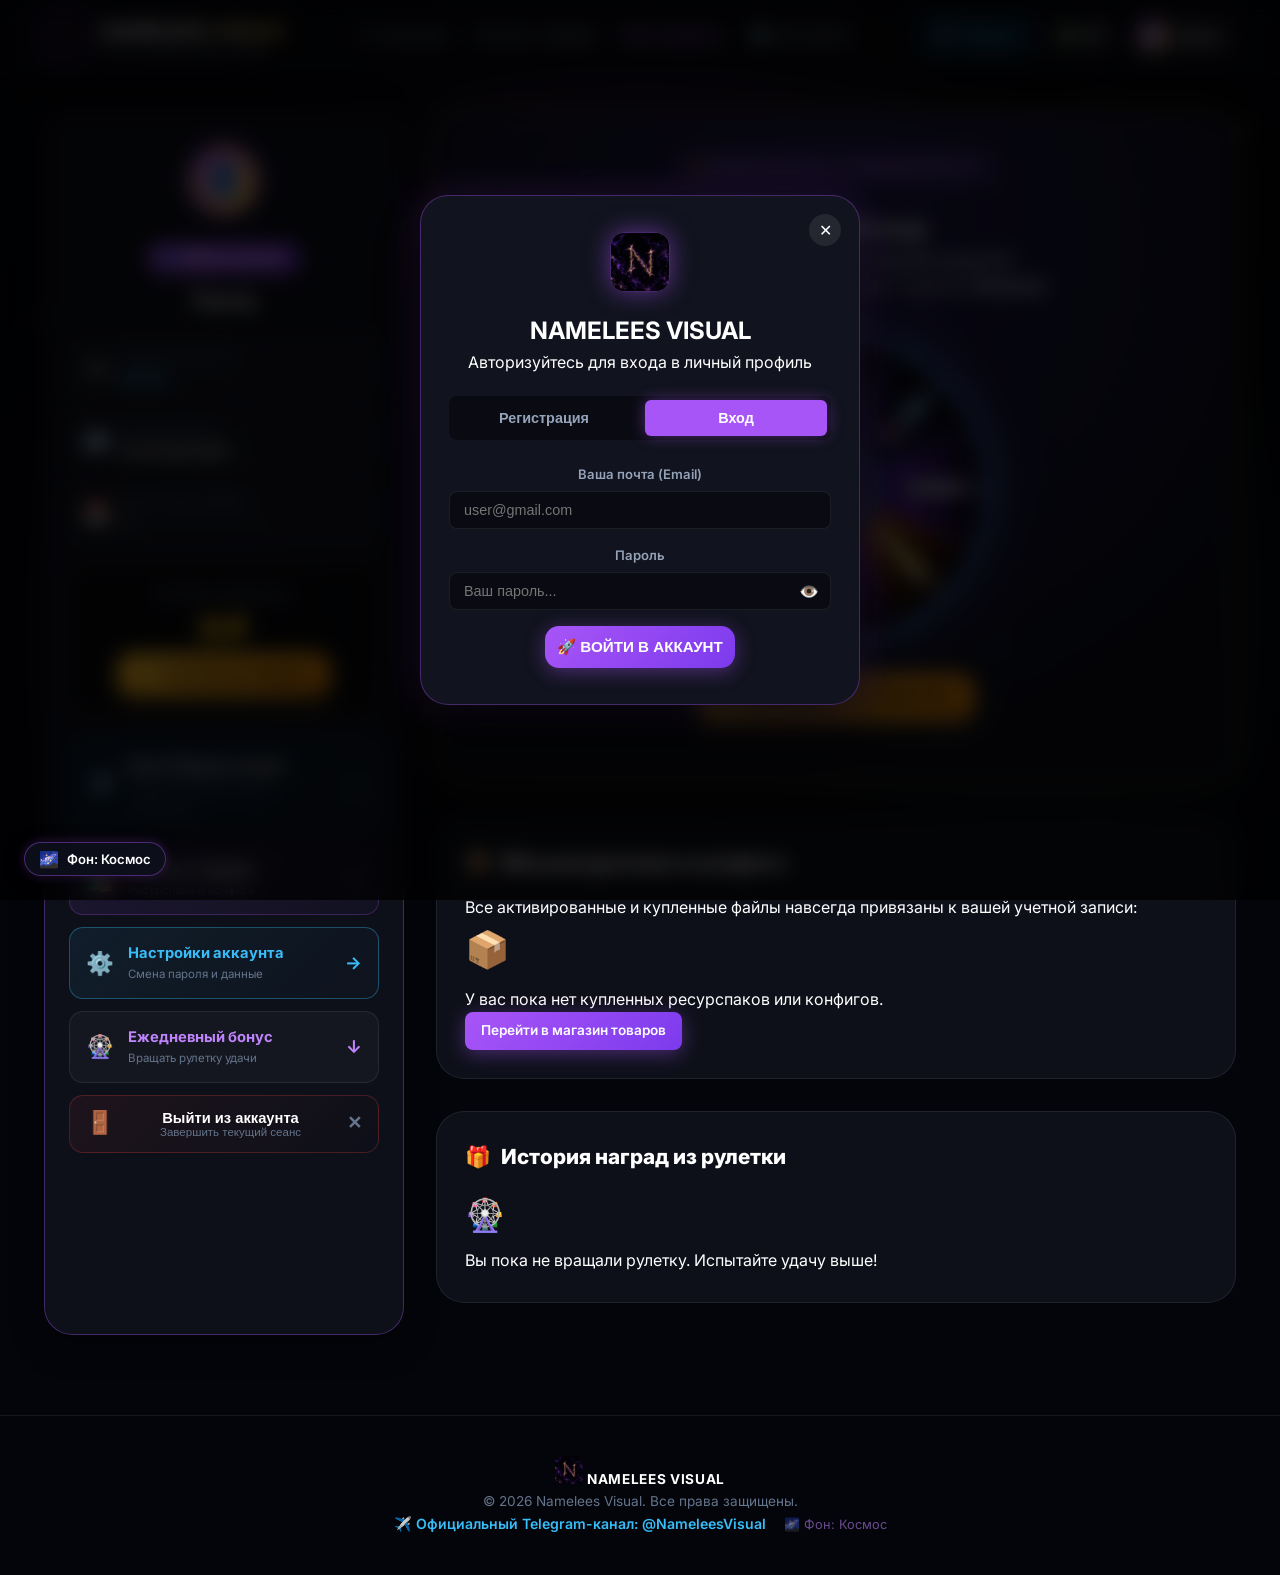
==== profile.html @ dc96baec "Add files via upload" ====
<!DOCTYPE html>
<html lang="ru">
<head>
  <meta charset="UTF-8">
  <meta name="viewport" content="width=device-width, initial-scale=1.0">
  <title>Мой профиль — Namelees Visual</title>
  <meta name="description" content="Личный кабинет игрока Namelees Visual: баланс рублей, ежедневный лутбокс, скачивание ресурспаков и конфигов.">
  <link rel="icon" type="image/jpeg" href="assets/logo.jpg">
  
  <link rel="preconnect" href="https://fonts.googleapis.com">
  <link rel="preconnect" href="https://fonts.gstatic.com" crossorigin>
  <link href="https://fonts.googleapis.com/css2?family=Inter:wght@400;500;600;700;800;900&display=swap" rel="stylesheet">
  
  <link rel="stylesheet" href="css/style.css?v=20260919_17">
  <script>
    function switchAuthTab(tab) {
      var regBtn = document.getElementById('auth-tab-btn-register');
      var loginBtn = document.getElementById('auth-tab-btn-login');
      var regForm = document.getElementById('auth-form-register');
      var loginForm = document.getElementById('auth-form-login');
      if (tab === 'login') {
        if (loginBtn) loginBtn.classList.add('active');
        if (regBtn) regBtn.classList.remove('active');
        if (loginForm) loginForm.style.display = 'block';
        if (regForm) regForm.style.display = 'none';
      } else {
        if (regBtn) regBtn.classList.add('active');
        if (loginBtn) loginBtn.classList.remove('active');
        if (regForm) regForm.style.display = 'block';
        if (loginForm) loginForm.style.display = 'none';
      }
    }
    function closeAuthModal() {
      var modal = document.getElementById('auth-modal-backdrop');
      if (modal) modal.classList.remove('active');
    }
    function handleAuthLoginSubmit(e) {
      if (e) e.preventDefault();
      var emailEl = document.getElementById('login-email');
      var passEl = document.getElementById('login-password');
      var email = emailEl ? emailEl.value.trim().toLowerCase() : '';
      var pass = passEl ? passEl.value.trim() : '';
      if (!email || !pass) {
        alert('Введите почту и пароль!');
        return;
      }
      if (window.app && typeof window.app.loginUser === 'function') {
        window.app.loginUser(email, pass);
      } else {
        fetch('/api/login', {
          method: 'POST',
          headers: { 'Content-Type': 'application/json' },
          body: JSON.stringify({ email: email, password: pass })
        }).then(function(r) { return r.json(); }).then(function(data) {
          if (data && data.success) {
            localStorage.setItem('nv_auth_token', data.token);
            localStorage.setItem('nv_current_user_email', email);
            if (data.user) {
              localStorage.setItem('nv_cached_user', JSON.stringify(Object.assign({}, data.user, { balanceRub: data.user.balance, unlockedItems: data.purchases || [] })));
            }
            window.location.reload();
          } else {
            alert((data && data.message) ? data.message : 'Ошибка входа');
          }
        }).catch(function() {
          alert('Ошибка соединения с сервером');
        });
      }
    }
    function handleAuthRegisterSubmit(e) {
      if (e) e.preventDefault();
      var emailEl = document.getElementById('reg-email');
      var passEl = document.getElementById('reg-password');
      var nickEl = document.getElementById('reg-nickname');
      var email = emailEl ? emailEl.value.trim().toLowerCase() : '';
      var pass = passEl ? passEl.value.trim() : '';
      var nick = nickEl ? nickEl.value.trim() : '';
      if (!email || !pass) {
        alert('Заполните обязательные поля!');
        return;
      }
      if (window.app && typeof window.app.registerUser === 'function') {
        window.app.registerUser(email, pass, nick);
      } else {
        fetch('/api/register', {
          method: 'POST',
          headers: { 'Content-Type': 'application/json' },
          body: JSON.stringify({ email: email, password: pass, nickname: nick })
        }).then(function(r) { return r.json(); }).then(function(data) {
          if (data && data.success) {
            localStorage.setItem('nv_auth_token', data.token);
            localStorage.setItem('nv_current_user_email', email);
            if (data.user) {
              localStorage.setItem('nv_cached_user', JSON.stringify(Object.assign({}, data.user, { balanceRub: data.user.balance, unlockedItems: [] })));
            }
            window.location.reload();
          } else {
            alert((data && data.message) ? data.message : 'Ошибка регистрации');
          }
        }).catch(function() {
          alert('Ошибка соединения с сервером');
        });
      }
    }
  </script>
  <style>
    .profile-page-grid {
      display: grid;
      grid-template-columns: 360px 1fr;
      gap: 32px;
      margin: 40px 0 80px;
    }
    .profile-sidebar-card {
      background: var(--bg-card);
      backdrop-filter: blur(14px);
      border: 1px solid var(--border-glow);
      border-radius: var(--radius-xl);
      padding: 32px 24px;
      text-align: center;
      position: sticky;
      top: 96px;
      box-shadow: 0 10px 30px rgba(0, 0, 0, 0.5);
    }
    @media (max-width: 980px) {
      .profile-page-grid {
        display: flex !important;
        flex-direction: column !important;
        gap: 24px;
        margin: 16px 0 50px;
      }
      .profile-sidebar-card {
        position: static !important;
        top: auto !important;
        padding: 24px 18px;
        box-shadow: 0 4px 20px rgba(0, 0, 0, 0.4);
        width: 100%;
        box-sizing: border-box;
      }
      .profile-content-area {
        width: 100%;
        box-sizing: border-box;
      }
      .lootbox-profile-card {
        padding: 26px 18px;
        margin-bottom: 24px;
      }
      .roulette-wheel-container {
        width: min(290px, 80vw);
        height: min(290px, 80vw);
        margin: 20px auto 20px;
      }
    }
    .profile-avatar-wrapper {
      position: relative;
      width: 88px;
      height: 88px;
      margin: 0 auto 10px;
      cursor: pointer;
      border-radius: 50%;
    }
    .profile-large-avatar-img {
      width: 88px;
      height: 88px;
      border-radius: 50%;
      object-fit: cover;
      border: 3px solid #c084fc;
      box-shadow: 0 0 25px rgba(192, 132, 252, 0.5);
      display: block;
    }
    .profile-avatar-overlay {
      position: absolute;
      inset: 0;
      border-radius: 50%;
      background: rgba(0, 0, 0, 0.7);
      display: flex;
      flex-direction: column;
      align-items: center;
      justify-content: center;
      opacity: 0;
      transition: opacity 0.2s ease;
      color: #fff;
      font-size: 0.68rem;
      font-weight: 700;
      letter-spacing: 0.05em;
      backdrop-filter: blur(2px);
    }
    .profile-avatar-wrapper:hover .profile-avatar-overlay {
      opacity: 1;
    }
    .profile-email-badge {
      display: inline-flex;
      align-items: center;
      gap: 6px;
      background: rgba(255, 255, 255, 0.05);
      border: 1px solid var(--border-subtle);
      color: #94a3b8;
      font-size: 0.82rem;
      padding: 6px 14px;
      border-radius: 999px;
      margin: 12px 0 20px;
      word-break: break-all;
    }
    .profile-card-balance-box {
      background: rgba(0, 0, 0, 0.45);
      border: 1px solid var(--border-gold);
      border-radius: var(--radius-md);
      padding: 20px;
      margin: 20px 0;
      overflow: hidden;
      box-sizing: border-box;
      word-break: break-word;
    }
    .profile-balance-val {
      font-size: clamp(1.4rem, 4vw, 1.85rem);
      font-weight: 900;
      color: #fbbf24;
      text-shadow: 0 0 15px rgba(251, 191, 36, 0.4);
      word-break: break-word;
      overflow-wrap: anywhere;
      max-width: 100%;
      line-height: 1.25;
      margin: 6px 0;
    }
    .lootbox-profile-card {
      background: radial-gradient(circle at 50% 20%, #1e1b4b 0%, #0c0e17 80%);
      border: 1px solid var(--border-gold);
      border-radius: var(--radius-xl);
      padding: 36px 30px;
      text-align: center;
      margin-bottom: 36px;
      position: relative;
      overflow: hidden;
      box-shadow: 0 0 40px rgba(251, 191, 36, 0.12);
    }
    .profile-section-card {
      background: var(--bg-card);
      backdrop-filter: blur(12px);
      border: 1px solid var(--border-subtle);
      border-radius: var(--radius-xl);
      padding: 28px;
      margin-bottom: 32px;
    }
    .profile-section-title {
      font-size: 1.3rem;
      font-weight: 800;
      margin-bottom: 16px;
      display: flex;
      align-items: center;
      gap: 10px;
    }
  </style>
</head>
<body>

  <!-- ================================================================
       Header / Navbar
       ================================================================ -->
  <header class="site-header">
    <div class="container header-inner">
      <a href="index.html" class="brand-logo-link">
        <img src="assets/logo.jpg" alt="Namelees Visual Logo" class="header-logo-img">
        <div class="brand-title-wrap">
          <span class="brand-name">Namelees Visual</span>
          <span class="brand-subtitle">PvP & Visual Mod Store</span>
        </div>
      </a>

      <nav class="main-nav">
        <a href="index.html" class="nav-link">← В магазин</a>
        <a href="index.html#shop" class="nav-link">Каталог товаров</a>
        <a href="profile.html" class="nav-link active" style="color: #c084fc;">Мой профиль</a>
        <a href="settings.html" class="nav-link">⚙️ Настройки</a>
      </nav>

      <div class="header-actions">
        <!-- Telegram Channel Link -->
        <a href="https://t.me/NameleesVisual" target="_blank" rel="noopener noreferrer" class="telegram-header-btn" title="Наш Telegram-канал">
          <span>✈️</span>
          <span>Telegram</span>
        </a>

        <!-- Balance Rubles -->
        <div class="balance-pill" onclick="window.app.openTopupModal()" title="Ваш баланс (нажмите для пополнения)">
          <span>💵</span>
          <span id="header-balance-amount">0&nbsp;₽</span>
        </div>

        <!-- User Profile Button / Login Button -->
        <button type="button" class="header-user-btn" id="header-user-profile-btn" onclick="if(window.app){window.app.handleHeaderUserClick();}else{document.getElementById('auth-modal-backdrop').classList.add('active');}" title="Войти в аккаунт" style="display: none;">
          <img id="header-user-avatar-img" src="" alt="Avatar" style="width: 28px; height: 28px; border-radius: 50%; object-fit: cover; display: none;">
          <span class="user-avatar-circle" id="header-user-avatar-char">👤</span>
          <span id="header-user-nickname">Войти</span>
        </button>

        <button class="action-btn outline-btn btn-sm" id="prof-header-logout-btn" onclick="window.app.logoutUser()" title="Выйти из аккаунта">
          🚪 Выйти
        </button>
      </div>
    </div>
  </header>

  <!-- ================================================================
       Dedicated Profile Main View
       ================================================================ -->
  <main class="container">
    <div class="profile-page-grid">
      
      <!-- Left Column: User Profile Info Card -->
      <aside class="profile-sidebar-card">
        <!-- Interactive Avatar with Gallery Picker -->
        <div class="profile-avatar-wrapper" onclick="document.getElementById('profile-avatar-file-input').click()" title="Нажмите, чтобы загрузить аватарку из галереи">
          <div class="profile-large-avatar" id="page-prof-avatar-char" style="margin: 0 auto;">U</div>
          <img id="page-prof-avatar-img" src="" alt="Аватар" class="profile-large-avatar-img" style="display: none;">
          <div class="profile-avatar-overlay">
            <span style="font-size: 1.3rem;">📷</span>
            <span>ИЗМЕНИТЬ</span>
          </div>
        </div>
        <input type="file" id="profile-avatar-file-input" accept="image/*" style="display: none;" onchange="window.app.handleAvatarUpload(event)">
        <button type="button" class="action-btn outline-btn btn-xs mb-3" id="page-prof-change-photo-btn" onclick="document.getElementById('profile-avatar-file-input').click()" style="border-radius: 999px; font-size: 0.78rem; padding: 4px 14px; margin: 0 auto 12px; display: none; align-items: center; gap: 6px;">
          <span>📷</span> <span>Сменить фото</span>
        </button>
        <button type="button" class="action-btn primary-btn btn-xs mb-3" id="page-prof-login-prompt-btn" onclick="if(window.app){window.app.openAuthModal('login');}else{document.getElementById('auth-modal-backdrop').classList.add('active');}" style="border-radius: 999px; font-size: 0.78rem; padding: 5px 14px; margin: 0 auto 12px; display: inline-flex; align-items: center; gap: 6px; cursor: pointer;">
          <span>👤</span> <span>Войти в аккаунт</span>
        </button>

        <h2 class="text-2xl font-black text-white mb-2" id="page-prof-nickname">Гость</h2>
        
        <!-- User Info Cards (Separated) -->
        <div class="profile-user-badges-grid">
          <div class="profile-info-pill">
            <span class="info-pill-icon" id="page-prof-status-icon">🎮</span>
            <div>
              <div class="info-pill-label">Статус аккаунта</div>
              <div class="info-pill-val" id="page-prof-status" style="color: #38bdf8; font-weight: 700;">Игрок</div>
            </div>
          </div>

          <div class="profile-info-pill">
            <span class="info-pill-icon">📧</span>
            <div>
              <div class="info-pill-label">Почта игрока</div>
              <div class="info-pill-val" id="page-prof-email">Не авторизован</div>
            </div>
          </div>

          <div class="profile-info-pill">
            <span class="info-pill-icon">📅</span>
            <div>
              <div class="info-pill-label">Дата регистрации</div>
              <div class="info-pill-val" id="page-prof-reg-date">—</div>
            </div>
          </div>
        </div>

        <!-- Balance Box (Separated) -->
        <div class="profile-card-balance-box">
          <div class="profile-balance-label">Баланс кошелька</div>
          <div class="profile-balance-val" id="page-prof-balance">0 ₽</div>
          <button class="action-btn gold-btn w-full mt-3" onclick="window.app.openTopupModal()">
            💳 Пополнить баланс
          </button>
        </div>

        <!-- Distinct Action Cards (Separated with icons & descriptions) -->
        <div class="profile-actions-list">
          <a href="https://t.me/NameleesVisual" target="_blank" rel="noopener noreferrer" class="profile-action-card tg-card">
            <span class="action-card-icon">✈️</span>
            <div class="action-card-text">
              <strong>Наш Telegram-канал</strong>
              <span>Новости и эксклюзивные промокоды</span>
            </div>
            <span class="action-card-arrow">→</span>
          </a>

          <a href="index.html#shop" class="profile-action-card shop-card">
            <span class="action-card-icon">🛍️</span>
            <div class="action-card-text">
              <strong>Каталог товаров</strong>
              <span>Ресурспаки и конфиги</span>
            </div>
            <span class="action-card-arrow">→</span>
          </a>

          <a href="settings.html" class="profile-action-card settings-card" style="border-color: rgba(56, 189, 248, 0.35); background: linear-gradient(135deg, rgba(56, 189, 248, 0.08), rgba(56, 189, 248, 0.02));">
            <span class="action-card-icon">⚙️</span>
            <div class="action-card-text">
              <strong style="color: #38bdf8;">Настройки аккаунта</strong>
              <span>Смена пароля и данные</span>
            </div>
            <span class="action-card-arrow" style="color: #38bdf8;">→</span>
          </a>

          <button type="button" class="profile-action-card admin-panel-card" id="page-prof-admin-btn" onclick="window.app.openAdminModal()" style="display: none; border-color: rgba(244, 63, 94, 0.4); background: linear-gradient(135deg, rgba(244, 63, 94, 0.12), rgba(244, 63, 94, 0.03));">
            <span class="action-card-icon">⚙️</span>
            <div class="action-card-text">
              <strong style="color: #f43f5e;">Панель создателя</strong>
              <span>Товары, игроки и промокоды (Alt+V)</span>
            </div>
            <span class="action-card-arrow" style="color: #f43f5e;">➔</span>
          </button>

          <a href="#daily-bonus-section" class="profile-action-card bonus-action-card" onclick="const s = document.getElementById('daily-bonus-section'); if(s) { s.scrollIntoView({behavior:'smooth', block:'center'}); }">
            <span class="action-card-icon">🎡</span>
            <div class="action-card-text">
              <strong style="color: #c084fc;">Ежедневный бонус</strong>
              <span>Вращать рулетку удачи</span>
            </div>
            <span class="action-card-arrow" style="color: #c084fc;">↓</span>
          </a>

          <button type="button" class="profile-action-card logout-card" onclick="window.app.logoutUser()">
            <span class="action-card-icon">🚪</span>
            <div class="action-card-text">
              <strong>Выйти из аккаунта</strong>
              <span>Завершить текущий сеанс</span>
            </div>
            <span class="action-card-arrow">✕</span>
          </button>
        </div>
      </aside>

      <!-- Right Column: Daily Lootbox & Purchases -->
      <div class="profile-content-area">
        
        <!-- DAILY BONUS ROULETTE WHEEL SECTION -->
        <a id="bonus"></a><a id="roulette"></a>
        <section class="lootbox-profile-card" id="daily-bonus-section">
          <div class="hero-badge-wrap mb-2">
            <span>⚡ КИБЕР-РУЛЕТКА • ЕЖЕДНЕВНЫЙ ЛУТ</span>
          </div>
          <h2 class="text-3xl font-black mb-2">Колесо Наград</h2>
          <p class="roulette-timer-display text-sm text-secondary mb-3">
            Вращайте рулетку каждые 24 часа и выбивайте рубли на баланс, скидки и приватные конфиги!
          </p>

          <div class="flex items-center justify-center gap-4 text-xs text-muted mb-2">
            <span>Серия входов: <strong class="roulette-streak-display text-amber-400 font-bold">1 дн.</strong></span>
            <span>•</span>
            <span>Шанс редкого дропа: <strong class="text-purple-400 font-bold">Повышен</strong></span>
          </div>

          <!-- Interactive Wheel Stage -->
          <div class="roulette-wheel-container">
            <div class="roulette-pointer-needle"></div>
            <div class="roulette-wheel-rotator" onclick="window.lootbox.spinWheel()">
              <canvas class="roulette-canvas" width="320" height="320"></canvas>
            </div>
            <div class="roulette-center-hub" onclick="window.lootbox.spinWheel()">
              <span class="hub-logo-letter">⚡</span>
              <span class="hub-spin-label">КРУТИТЬ</span>
            </div>
          </div>

          <!-- Action Button -->
          <button class="open-roulette-trigger-btn action-btn gold-btn" style="min-width: 260px; font-size: 1.05rem;" onclick="window.lootbox.spinWheel()">
            <span>⚡ ВРАЩАТЬ РУЛЕТКУ</span>
          </button>

          <!-- Reward Reveal Card -->
          <div class="roulette-result-card lootbox-result-card">
            <!-- Filled on drop -->
          </div>

          <div class="mt-4">
            <button type="button" class="text-xs text-muted" style="background:none; border:none; cursor:pointer; text-decoration:underline;" onclick="window.lootbox.resetCooldown()">
              [Тест: сбросить кулдаун 24ч]
            </button>
          </div>
        </section>

        <!-- Unlocked Purchases & Downloads -->
        <section class="profile-section-card">
          <h3 class="profile-section-title">
            <span>📦</span>
            <span>Мои ресурспаки и конфиги</span>
          </h3>
          <p class="text-xs text-secondary mb-4">Все активированные и купленные файлы навсегда привязаны к вашей учетной записи:</p>
          <div id="page-prof-purchases">
            <!-- Rendered by JS -->
          </div>
        </section>

        <!-- Lootbox Drops History -->
        <section class="profile-section-card">
          <h3 class="profile-section-title">
            <span>🎁</span>
            <span>История наград из рулетки</span>
          </h3>
          <div id="page-prof-drops">
            <!-- Rendered by JS -->
          </div>
        </section>

      </div>
    </div>
  </main>

  <!-- ================================================================
       MODAL: Balance Top-Up (Пополнение баланса)
       ================================================================ -->
  <div class="modal-backdrop" id="topup-modal-backdrop">
    <div class="modal-window" style="max-width: 470px; padding: 32px 26px; text-align: center;">
      <button class="modal-close-btn" onclick="document.getElementById('topup-modal-backdrop').classList.remove('active')">✕</button>

      <div style="font-size: 42px; margin-bottom: 8px;">💳</div>
      <h2 class="text-xl font-bold mb-1">Пополнение баланса</h2>
      <p class="text-xs text-secondary mb-4">Выберите или введите сумму для пополнения вашего кошелька:</p>

      <div class="topup-amounts-grid">
        <button type="button" class="topup-amount-btn" onclick="window.app.selectTopupAmount(100)">100 ₽</button>
        <button type="button" class="topup-amount-btn active" onclick="window.app.selectTopupAmount(300)">300 ₽</button>
        <button type="button" class="topup-amount-btn" onclick="window.app.selectTopupAmount(500)">500 ₽</button>
        <button type="button" class="topup-amount-btn" onclick="window.app.selectTopupAmount(1000)">1000 ₽</button>
      </div>

      <div class="admin-form-group text-left mb-2">
        <label>Сумма пополнения (в рублях)</label>
        <input type="number" id="topup-amount-input" class="form-input" value="300" min="10" oninput="window.app.handleTopupAmountChange()">
      </div>

      <!-- Promo Code Section -->
      <div class="topup-promo-card mb-3 text-left">
        <div class="flex items-center justify-between mb-1">
          <label class="text-xs font-semibold" style="margin: 0; color: #fbbf24;">🎟️ Промокод на скидку при пополнении</label>
          <span id="topup-promo-badge" class="topup-promo-badge" style="display: none;"></span>
        </div>
        <div class="topup-promo-input-wrap">
          <input type="text" id="topup-promo-input" class="form-input" placeholder="например: NAMELEES" style="text-transform: uppercase; font-weight: 700; letter-spacing: 0.05em;" autocomplete="off" onkeydown="if(event.key==='Enter'){event.preventDefault();window.app.applyTopupPromo();}">
          <button type="button" id="topup-promo-apply-btn" class="action-btn primary-btn btn-sm" onclick="window.app.applyTopupPromo()">
            Применить
          </button>
        </div>
        <div id="topup-promo-msg" class="topup-promo-msg" style="display: none;"></div>
      </div>

      <!-- Live Calculation Breakdown -->
      <div class="topup-calc-box mb-4 text-left">
        <div class="topup-calc-row">
          <span>Сумма зачисления на баланс:</span>
          <strong id="topup-calc-credit" class="text-white">300 ₽</strong>
        </div>
        <div class="topup-calc-row" id="topup-calc-discount-row" style="display: none; color: #4ade80;">
          <span id="topup-calc-discount-label">Скидка по промокоду (-20%):</span>
          <strong id="topup-calc-discount-val">-60 ₽</strong>
        </div>
        <div class="topup-calc-row topup-calc-total">
          <span style="font-weight: 700;">Итого к оплате:</span>
          <strong id="topup-calc-pay" style="color: #fbbf24; font-size: 1.25rem;">300 ₽</strong>
        </div>
      </div>

      <div class="payment-methods-row" style="justify-content: center; margin-bottom: 16px;">
        <span class="payment-badge">⚡ СБП (Быстрые платежи)</span>
        <span class="payment-badge">💳 Банковская карта</span>
        <span class="payment-badge">🟣 ЮMoney</span>
      </div>

      <button type="button" id="topup-submit-btn" class="action-btn gold-btn w-full" onclick="window.app.confirmTopup()" style="padding: 13px; font-weight: 800; font-size: 0.98rem;">
        ⚡ ПОПОЛНИТЬ 300 ₽
      </button>
    </div>
  </div>

  <!-- ================================================================
       MODAL: Auth Gate (Регистрация / Вход с глазком пароля)
       ================================================================ -->
  <div class="modal-backdrop" id="auth-modal-backdrop">
    <div class="modal-window" style="max-width: 440px; padding: 36px 28px; text-align: center;">
      <button type="button" class="modal-close-btn" onclick="closeAuthModal()" title="Закрыть">✕</button>
      <div style="margin-bottom: 20px;">
        <img src="assets/logo.jpg" alt="Logo" style="width: 60px; height: 60px; border-radius: 14px; object-fit: cover; margin-bottom: 12px; box-shadow: 0 0 25px rgba(168, 85, 247, 0.5); border: 1px solid var(--border-glow);">
        <h2 class="text-2xl font-black">NAMELEES VISUAL</h2>
        <p class="text-xs text-secondary mt-1">Авторизуйтесь для входа в личный профиль</p>
      </div>

      <div class="auth-tabs-nav">
        <button type="button" class="auth-tab-btn" id="auth-tab-btn-register" onclick="switchAuthTab('register')">Регистрация</button>
        <button type="button" class="auth-tab-btn active" id="auth-tab-btn-login" onclick="switchAuthTab('login')">Вход</button>
      </div>

      <!-- Registration Form -->
      <form id="auth-form-register" style="display: none;" onsubmit="handleAuthRegisterSubmit(event)">
        <div class="text-center">
          <div class="auth-welcome-chip">🎁 +50 ₽ НА БАЛАНС ПРИ РЕГИСТРАЦИИ</div>
        </div>

        <div class="admin-form-group text-left">
          <label>Ваша электронная почта (Email)</label>
          <input type="email" id="reg-email" class="form-input" placeholder="user@gmail.com" autocomplete="email" required>
        </div>

        <div class="admin-form-group text-left">
          <label>Игровой никнейм</label>
          <input type="text" id="reg-nickname" class="form-input" placeholder="например: EnderGod" autocomplete="nickname">
        </div>

        <div class="admin-form-group text-left">
          <label>Придумайте пароль</label>
          <div style="position: relative;">
            <input type="password" id="reg-password" class="form-input" placeholder="Любой ваш пароль..." required minlength="3" autocomplete="new-password" style="padding-right: 42px;">
            <button type="button" onclick="if(window.app){window.app.togglePassword('reg-password', this);}else{var p=document.getElementById('reg-password');p.type=p.type==='password'?'text':'password';}" style="position: absolute; right: 12px; top: 50%; transform: translateY(-50%); background: none; border: none; color: var(--text-muted); cursor: pointer; font-size: 16px;" title="Показать пароль">👁️</button>
          </div>
        </div>

        <button type="submit" class="action-btn gold-btn w-full mt-3" style="cursor: pointer; padding: 12px; font-weight: 800;">
          ✨ ЗАРЕГИСТРИРОВАТЬСЯ
        </button>
      </form>

      <!-- Login Form -->
      <form id="auth-form-login" onsubmit="handleAuthLoginSubmit(event)">
        <div class="admin-form-group text-left">
          <label>Ваша почта (Email)</label>
          <input type="email" id="login-email" class="form-input" placeholder="user@gmail.com" autocomplete="username" required>
        </div>

        <div class="admin-form-group text-left">
          <label>Пароль</label>
          <div style="position: relative;">
            <input type="password" id="login-password" class="form-input" placeholder="Ваш пароль..." autocomplete="current-password" required style="padding-right: 42px;">
            <button type="button" onclick="if(window.app){window.app.togglePassword('login-password', this);}else{var p=document.getElementById('login-password');p.type=p.type==='password'?'text':'password';}" style="position: absolute; right: 12px; top: 50%; transform: translateY(-50%); background: none; border: none; color: var(--text-muted); cursor: pointer; font-size: 16px;" title="Показать пароль">👁️</button>
          </div>
        </div>

        <button type="submit" id="auth-submit-login-btn" class="action-btn primary-btn w-full mt-4" style="cursor: pointer; padding: 12px; font-weight: 800;">
          🚀 ВОЙТИ В АККАУНТ
        </button>
      </form>
    </div>
  </div>

  <!-- ================================================================
       MODAL: Admin Login / Password Protection
       ================================================================ -->
  <div class="modal-backdrop" id="admin-login-modal-backdrop">
    <div class="modal-window" style="max-width: 420px; text-align: center; padding: 36px 28px;">
      <button class="modal-close-btn" onclick="window.app.closeAllModals()">✕</button>
      
      <div style="font-size: 44px; margin-bottom: 12px;">🔒</div>
      <h2 class="text-xl font-bold mb-2">Панель создателя</h2>
      <p class="text-secondary text-xs mb-5">Введите пароль для управления товарами, базой промокодов и игроками.</p>

      <form onsubmit="event.preventDefault(); window.app.submitAdminLogin();">
        <div style="position: relative; margin-bottom: 16px;">
          <input type="password" id="admin-password-input" class="form-input" placeholder="Введите пароль..." autocomplete="current-password" autofocus style="padding-right: 42px;">
          <button type="button" onclick="window.app.togglePasswordVisibility()" style="position: absolute; right: 12px; top: 50%; transform: translateY(-50%); background: none; border: none; color: var(--text-muted); cursor: pointer;" title="Показать/скрыть пароль">👁️</button>
        </div>

        <button type="submit" class="action-btn primary-btn w-full mb-2">
          🔑 ВОЙТИ В ПАНЕЛЬ
        </button>
      </form>
    </div>
  </div>

  <!-- ================================================================
       MODAL: Admin Panel & Promocodes Manager
       ================================================================ -->
  <div class="modal-backdrop" id="admin-modal-backdrop">
    <div class="modal-window admin-modal-window">
      <button class="modal-close-btn" onclick="window.app.closeAllModals()">✕</button>

      <div class="flex items-center justify-between mb-4 flex-wrap gap-2">
        <div>
          <h2 class="text-xl font-bold">⚙️ Панель управления Создателя</h2>
          <p class="text-sm text-secondary">Редактируйте товары, управляйте базой игроков и промокодами на скидку</p>
        </div>
        <div class="flex gap-2 items-center flex-wrap">
          <button class="action-btn primary-btn btn-xs" onclick="window.app.toggleAdminUsersView()" id="admin-toggle-users-btn" title="Посмотреть список всех игроков и их балансы">
            👥 База игроков
          </button>
          <button class="action-btn primary-btn btn-xs" onclick="window.app.toggleAdminPromosView()" id="admin-toggle-promos-btn" title="База промокодов и процентных скидок на пополнение">
            🎟️ База промокодов
          </button>
          <button class="action-btn primary-btn btn-xs" onclick="window.app.toggleAdminRouletteView()" id="admin-toggle-roulette-btn" title="Настройка выпадающих призов и шансов рулетки">
            🎡 Призы рулетки
          </button>
          <button class="action-btn outline-btn btn-xs" onclick="window.app.forceSyncProductsToServer()" title="Сохранить текущий каталог товаров на сервер для всех телефонов и ПК">
            ☁️ Синхронизировать
          </button>
          <button class="action-btn outline-btn btn-xs" onclick="window.app.promptChangePassword()" title="Сменить пароль администратора">
            🔑 Пароль
          </button>
          <button class="action-btn outline-btn btn-xs" onclick="window.app.logoutAdmin()" title="Выйти из режима администратора">
            🚪 Выйти
          </button>
        </div>
      </div>

      <div class="admin-layout-grid">
        <!-- Products list column -->
        <div class="admin-sidebar">
          <div class="flex items-center justify-between mb-3">
            <span class="text-sm font-bold">Список товаров</span>
            <button class="action-btn primary-btn btn-xs" onclick="window.app.resetAdminForm()">➕ Новый</button>
          </div>
          <div id="admin-products-list" style="max-height: 480px; overflow-y: auto; padding-right: 4px;">
            <!-- Rendered by JS -->
          </div>
        </div>

        <!-- Product Edit / Create Form -->
        <div class="admin-form-col" id="admin-editor-form">
          <h3 id="admin-form-title" class="text-lg font-bold mb-3">➕ Добавить новый товар</h3>
          <input type="hidden" id="admin-prod-id">

          <div class="admin-form-group">
            <label>Название ресурспака или конфига</label>
            <input type="text" id="admin-prod-title" class="form-input" placeholder="например: Nebula Pulse 32x PvP">
          </div>

          <div style="display: grid; grid-template-columns: 1fr 1fr; gap: 12px;">
            <div class="admin-form-group">
              <label>Категория</label>
              <select id="admin-prod-category" class="form-input" style="background:#11131e; color:#fff;">
                <option value="resourcepack">Ресурспак (Resource Pack)</option>
                <option value="config">Конфиг (Config)</option>
                <option value="mod">Мод / Визуал (Mod/Visual)</option>
              </select>
            </div>
            <div class="admin-form-group">
              <label>Цена в ₽ (0 = Бесплатно)</label>
              <input type="number" id="admin-prod-price" class="form-input" value="199" min="0">
            </div>
          </div>

          <div style="display: grid; grid-template-columns: 1fr 1fr; gap: 12px;">
            <div class="admin-form-group">
              <label>Бейдж на карточке</label>
              <input type="text" id="admin-prod-badge" class="form-input" placeholder="ХИТ ПРОДАЖ / NEW / PRO">
            </div>
            <div class="admin-form-group">
              <label>Теги (через запятую)</label>
              <input type="text" id="admin-prod-tags" class="form-input" placeholder="PvP, 16x, FunTime, 1.21">
            </div>
          </div>

          <!-- PHOTO ATTACHMENT SECTION -->
          <div class="admin-form-group">
            <label>📸 Фотографии и скриншоты товара</label>
            
            <div class="file-dropzone-box" onclick="document.getElementById('admin-file-input').click()">
              <div style="font-size: 28px; margin-bottom: 6px;">📁</div>
              <strong>Нажмите, чтобы прикрепить фото с вашего компьютера</strong>
              <div class="text-xs text-muted mt-1">Поддерживаются любые картинки (.png, .jpg, .webp). Можно выбрать сразу несколько!</div>
              <input type="file" id="admin-file-input" accept="image/*" multiple style="display: none;" onchange="window.app.handlePhotoUpload(this)">
            </div>

            <div style="display: flex; gap: 8px; margin-top: 10px;">
              <input type="url" id="admin-img-url-input" class="form-input" placeholder="Или вставьте прямую ссылку на фото из интернета...">
              <button type="button" class="action-btn outline-btn btn-sm" onclick="window.app.addPhotoByUrl()">Добавить</button>
            </div>

            <div class="attached-photos-container" id="admin-attached-photos">
              <!-- Rendered by JS -->
            </div>
          </div>

          <div class="admin-form-group">
            <label>Подробное описание товара</label>
            <textarea id="admin-prod-desc" class="form-input" rows="3" placeholder="Опишите особенности, совместимость версий и преимущества..."></textarea>
          </div>

          <div class="flex gap-2">
            <button class="action-btn primary-btn" onclick="window.app.saveAdminProduct()">
              💾 СОХРАНИТЬ ТОВАР
            </button>
            <button class="action-btn outline-btn" onclick="window.app.resetAdminForm()">
              Очистить форму
            </button>
          </div>
        </div>
      </div>

      <!-- Admin Users DB View (Toggled) -->
      <div id="admin-users-view" style="display: none; padding-top: 14px;">
        <div class="flex items-center justify-between mb-3">
          <h3 class="text-lg font-bold">👥 Зарегистрированные игроки и балансы (База SQLite)</h3>
          <button class="action-btn outline-btn btn-xs" onclick="window.app.loadAdminUsers()">🔄 Обновить</button>
        </div>
        <div id="admin-users-table-container" style="max-height: 480px; overflow-y: auto; background: rgba(0,0,0,0.3); border-radius: var(--radius-sm); border: 1px solid rgba(255,255,255,0.08); padding: 12px;">
          <!-- Loaded by JS -->
        </div>
      </div>

      <!-- Admin Promocodes DB View (Toggled) -->
      <div id="admin-promos-view" style="display: none; padding-top: 14px;">
        <div class="flex items-center justify-between mb-3 flex-wrap gap-2">
          <div>
            <h3 class="text-lg font-bold">🎟️ База промокодов (Скидки на пополнение баланса)</h3>
            <p class="text-xs text-secondary">Игроки вводят промокод в окне пополнения и получают процентную скидку к сумме оплаты</p>
          </div>
          <div class="flex gap-2">
            <button class="action-btn primary-btn btn-xs" onclick="window.app.openPromoEditor()">➕ Добавить промокод</button>
            <button class="action-btn outline-btn btn-xs" onclick="window.app.loadAdminPromos()">🔄 Обновить</button>
          </div>
        </div>

        <!-- Promo Create / Edit Form -->
        <div id="admin-promo-form-wrap" style="display: none; background: rgba(255,255,255,0.04); border: 1px solid rgba(251, 191, 36, 0.35); border-radius: var(--radius-sm); padding: 14px; margin-bottom: 14px;">
          <h4 id="admin-promo-form-title" class="font-bold text-sm mb-3" style="color: #fbbf24;">➕ Добавить новый промокод</h4>
          <input type="hidden" id="admin-promo-id">
          <div style="display: grid; grid-template-columns: repeat(auto-fit, minmax(180px, 1fr)); gap: 12px;">
            <div class="admin-form-group" style="margin-bottom: 8px;">
              <label class="text-xs">Слово / Промокод (латиница или цифры)</label>
              <input type="text" id="admin-promo-code" class="form-input" placeholder="например: NAMELEES" style="text-transform: uppercase; font-weight: 700;">
            </div>
            <div class="admin-form-group" style="margin-bottom: 8px;">
              <label class="text-xs">Процент скидки (от 1% до 99%)</label>
              <input type="number" id="admin-promo-discount" class="form-input" placeholder="20" min="1" max="99">
            </div>
            <div class="admin-form-group" style="margin-bottom: 8px;">
              <label class="text-xs">Описание (подсказка)</label>
              <input type="text" id="admin-promo-desc" class="form-input" placeholder="Скидка 20% на пополнение баланса">
            </div>
            <div class="admin-form-group" style="margin-bottom: 8px; display: flex; flex-direction: column; justify-content: center;">
              <label class="text-xs">Статус промокода</label>
              <label style="display: flex; align-items: center; gap: 8px; font-size: 0.85rem; cursor: pointer; color: #fff; margin-top: 6px;">
                <input type="checkbox" id="admin-promo-active" checked style="width: 18px; height: 18px; cursor: pointer;">
                <span>Включен (активен)</span>
              </label>
            </div>
          </div>
          <div class="flex gap-2 mt-3">
            <button type="button" class="action-btn gold-btn btn-sm" onclick="window.app.saveAdminPromo()">💾 Сохранить промокод</button>
            <button type="button" class="action-btn outline-btn btn-sm" onclick="window.app.closePromoEditor()">Отмена</button>
          </div>
        </div>

        <div id="admin-promos-table-container" style="max-height: 480px; overflow-y: auto; background: rgba(0,0,0,0.3); border-radius: var(--radius-sm); border: 1px solid rgba(255,255,255,0.08); padding: 12px;">
          <!-- Loaded by JS -->
        </div>
      </div>

      <!-- Admin Roulette Items DB View (Toggled) -->
      <div id="admin-roulette-view" style="display: none; padding-top: 14px;">
        <div class="flex items-center justify-between mb-3 flex-wrap gap-2">
          <div>
            <h3 class="text-lg font-bold">🎡 Настройка предметов рулетки (Ежедневный бонус)</h3>
            <p class="text-xs text-secondary">Редактируйте призы, настраивайте шансы выпадения (веса), суммы начисления и редкость</p>
          </div>
          <div class="flex gap-2">
            <button class="action-btn primary-btn btn-xs" onclick="window.app.openRouletteItemEditor()">➕ Добавить предмет</button>
            <button class="action-btn outline-btn btn-xs" onclick="window.app.resetAdminRouletteItems()" title="Сбросить все призы рулетки к исходным 8 секторам">🔄 Сброс к стандартным</button>
            <button class="action-btn outline-btn btn-xs" onclick="window.app.loadAdminRouletteItems()">🔄 Обновить</button>
          </div>
        </div>

        <!-- Roulette Item Create / Edit Form -->
        <div id="admin-roulette-form-wrap" style="display: none; background: rgba(255,255,255,0.04); border: 1px solid rgba(56, 189, 248, 0.35); border-radius: var(--radius-sm); padding: 14px; margin-bottom: 14px;">
          <h4 id="admin-roulette-form-title" class="font-bold text-sm mb-3" style="color: #38bdf8;">➕ Добавить новый приз в рулетку</h4>
          <input type="hidden" id="admin-roulette-id">
          <input type="hidden" id="admin-roulette-key">
          
          <div style="display: grid; grid-template-columns: repeat(auto-fit, minmax(180px, 1fr)); gap: 12px;">
            <div class="admin-form-group" style="margin-bottom: 8px;">
              <label class="text-xs">Тип награды</label>
              <select id="admin-roulette-type" class="form-input" onchange="window.app.handleRouletteTypeChange()" style="background:#11131e; color:#fff;">
                <option value="rubles">💵 Рубли на баланс кошелька</option>
                <option value="promo">🎟️ Скидочный промокод в корзину</option>
                <option value="item">📦 Конфиг / Ресурспак (в профиль)</option>
              </select>
            </div>
            <div class="admin-form-group" style="margin-bottom: 8px;">
              <label class="text-xs">Краткое название (на секторе колеса)</label>
              <input type="text" id="admin-roulette-title" class="form-input" placeholder="например: 100 ₽ или -25%">
            </div>
            <div class="admin-form-group" style="margin-bottom: 8px;">
              <label class="text-xs">Полное название (при победе)</label>
              <input type="text" id="admin-roulette-fulltitle" class="form-input" placeholder="например: 100 ₽ на баланс кошелька">
            </div>
          </div>

          <div style="display: grid; grid-template-columns: repeat(auto-fit, minmax(180px, 1fr)); gap: 12px; margin-top: 6px;">
            <!-- Amount (rubles) -->
            <div class="admin-form-group" id="admin-roulette-group-amount" style="margin-bottom: 8px;">
              <label class="text-xs">Сумма начисления (руб.)</label>
              <input type="number" id="admin-roulette-amount" class="form-input" placeholder="100" min="1">
            </div>
            <!-- Promo code -->
            <div class="admin-form-group" id="admin-roulette-group-code" style="display: none; margin-bottom: 8px;">
              <label class="text-xs">Слово промокода (латиница)</label>
              <input type="text" id="admin-roulette-code" class="form-input" placeholder="NAMELEES" style="text-transform: uppercase; font-weight: 700;">
            </div>
            <!-- Promo discount % -->
            <div class="admin-form-group" id="admin-roulette-group-discount" style="display: none; margin-bottom: 8px;">
              <label class="text-xs">Процент скидки по промокоду (1-99%)</label>
              <input type="number" id="admin-roulette-discount" class="form-input" placeholder="20" min="1" max="99">
            </div>
            <!-- Rarity -->
            <div class="admin-form-group" style="margin-bottom: 8px;">
              <label class="text-xs">Редкость предмета</label>
              <select id="admin-roulette-rarity" class="form-input" style="background:#11131e; color:#fff;">
                <option value="common">⚪ Обычный (Common)</option>
                <option value="uncommon">🟢 Необычный (Uncommon)</option>
                <option value="rare">🟣 Редкий (Rare)</option>
                <option value="epic">🔴 Эпический (Epic)</option>
                <option value="legendary">🟡 Легендарный (Legendary)</option>
              </select>
            </div>
            <!-- Icon emoji -->
            <div class="admin-form-group" style="margin-bottom: 8px;">
              <label class="text-xs">Иконка (эмодзи)</label>
              <input type="text" id="admin-roulette-icon" class="form-input" placeholder="🪙" value="🎁">
            </div>
          </div>

          <div style="display: grid; grid-template-columns: repeat(auto-fit, minmax(180px, 1fr)); gap: 12px; margin-top: 6px;">
            <div class="admin-form-group" style="margin-bottom: 8px;">
              <label class="text-xs">Вес шанса (чем больше вес, тем выше шанс)</label>
              <input type="number" id="admin-roulette-weight" class="form-input" placeholder="20" min="1" max="500" value="20">
            </div>
            <div class="admin-form-group" style="margin-bottom: 8px;">
              <label class="text-xs">Порядок на колесе (0..10)</label>
              <input type="number" id="admin-roulette-order" class="form-input" placeholder="1" value="0">
            </div>
            <div class="admin-form-group" style="margin-bottom: 8px;">
              <label class="text-xs">Цвет фона сектора (HEX)</label>
              <input type="text" id="admin-roulette-color" class="form-input" placeholder="#172554" value="#172554">
            </div>
            <div class="admin-form-group" style="margin-bottom: 8px; display: flex; flex-direction: column; justify-content: center;">
              <label class="text-xs">Статус сектора</label>
              <label style="display: flex; align-items: center; gap: 8px; font-size: 0.85rem; cursor: pointer; color: #fff; margin-top: 6px;">
                <input type="checkbox" id="admin-roulette-active" checked style="width: 18px; height: 18px; cursor: pointer;">
                <span>Включен в рулетку (активен)</span>
              </label>
            </div>
          </div>

          <div class="flex gap-2 mt-3">
            <button type="button" class="action-btn primary-btn btn-sm" onclick="window.app.saveAdminRouletteItem()">💾 Сохранить предмет</button>
            <button type="button" class="action-btn outline-btn btn-sm" onclick="window.app.closeRouletteItemEditor()">Отмена</button>
          </div>
        </div>

        <div id="admin-roulette-table-container" style="max-height: 480px; overflow-y: auto; background: rgba(0,0,0,0.3); border-radius: var(--radius-sm); border: 1px solid rgba(255,255,255,0.08); padding: 12px;">
          <!-- Loaded by JS -->
        </div>
      </div>
    </div>
  </div>

  <!-- Toast Notifications Container -->
  <div class="toast-container" id="toast-container"></div>

  <!-- Footer -->
  <footer class="site-footer">
    <div class="container">
      <div class="flex items-center justify-center gap-3 mb-3">
        <img src="assets/logo.jpg" alt="Logo" style="width: 28px; height: 28px; border-radius: 6px; object-fit: cover;">
        <strong style="color: #fff; letter-spacing: 0.05em;">NAMELEES VISUAL</strong>
      </div>
      <p class="mb-2">© 2026 Namelees Visual. Все права защищены.</p>
      <div>
        <a href="https://t.me/NameleesVisual" target="_blank" rel="noopener noreferrer" style="color: #38bdf8; text-decoration: none; font-size: 0.88rem; font-weight: 600;">
          ✈️ Официальный Telegram-канал: @NameleesVisual
        </a>
        <span onclick="window.spaceBg && window.spaceBg.toggle()" id="footer-bg-toggle" style="cursor: pointer; opacity: 0.55; margin-left: 14px; font-size: 0.8rem; color: #c084fc;" title="Сменить фон (Космос со звёздами / Классический)">🌌 Фон: Космос</span>
      </div>
    </div>
  </footer>

  <!-- Scripts -->
  <script src="js/products-data.js?v=20260919_17"></script>
  <script src="js/lootbox.js?v=20260919_17"></script>
  <script src="js/space-bg.js?v=20260919_17"></script>
  <script src="js/app.js?v=20260919_17"></script>
</body>
</html>
---- css/style.css ----
/* ===================================================================
   Namelees Visual - Design & Stylesheet (Pulse Visuals Dark Aesthetic)
   =================================================================== */

:root {
  --bg-primary: #090a10;
  --bg-card: rgba(18, 20, 31, 0.75);
  --bg-card-hover: rgba(24, 27, 42, 0.9);
  --bg-secondary: #121420;
  --bg-elevated: #1a1d2e;
  
  --brand-purple: #a855f7;
  --brand-purple-glow: rgba(168, 85, 247, 0.4);
  --brand-gold: #fbbf24;
  --brand-gold-glow: rgba(251, 191, 36, 0.4);
  --brand-cyan: #38bdf8;
  
  --text-primary: #ffffff;
  --text-secondary: #94a3b8;
  --text-muted: #64748b;
  
  --border-subtle: rgba(255, 255, 255, 0.08);
  --border-glow: rgba(168, 85, 247, 0.35);
  --border-gold: rgba(251, 191, 36, 0.35);

  --font-sans: 'Inter', -apple-system, BlinkMacSystemFont, 'Segoe UI', Roboto, Helvetica, Arial, sans-serif;
  --radius-sm: 8px;
  --radius-md: 14px;
  --radius-lg: 20px;
  --radius-xl: 28px;
  
  --transition-fast: 0.18s ease;
  --transition-normal: 0.3s cubic-bezier(0.16, 1, 0.3, 1);
}

* {
  margin: 0;
  padding: 0;
  box-sizing: border-box;
}

body {
  background-color: var(--bg-primary);
  color: var(--text-primary);
  font-family: var(--font-sans);
  line-height: 1.6;
  overflow-x: hidden;
  background-image: 
    radial-gradient(circle at 50% -10%, rgba(168, 85, 247, 0.18) 0%, transparent 50%),
    radial-gradient(circle at 100% 40%, rgba(147, 51, 234, 0.08) 0%, transparent 40%),
    radial-gradient(circle at 0% 80%, rgba(251, 191, 36, 0.05) 0%, transparent 40%);
  background-attachment: fixed;
  min-height: 100vh;
}

/* Custom Scrollbar */
::-webkit-scrollbar {
  width: 8px;
}
::-webkit-scrollbar-track {
  background: #090a10;
}
::-webkit-scrollbar-thumb {
  background: #272a3d;
  border-radius: 4px;
}
::-webkit-scrollbar-thumb:hover {
  background: #a855f7;
}

/* Containers */
.container {
  max-width: 1240px;
  margin: 0 auto;
  padding: 0 24px;
}

/* ===================================================================
   Header & Navigation (Navbar)
   =================================================================== */

.site-header {
  position: sticky;
  top: 0;
  z-index: 100;
  background: rgba(9, 10, 16, 0.82);
  backdrop-filter: blur(16px);
  -webkit-backdrop-filter: blur(16px);
  border-bottom: 1px solid var(--border-subtle);
  transition: var(--transition-normal);
}

.header-inner {
  display: flex;
  align-items: center;
  justify-content: space-between;
  height: 72px;
}

.brand-logo-link {
  display: flex;
  align-items: center;
  gap: 14px;
  text-decoration: none;
  color: #fff;
}

.header-logo-img {
  width: 44px;
  height: 44px;
  border-radius: 10px;
  object-fit: cover;
  border: 1px solid var(--border-glow);
  box-shadow: 0 0 16px var(--brand-purple-glow);
  transition: transform var(--transition-fast);
}

.brand-logo-link:hover .header-logo-img {
  transform: scale(1.06);
}

.brand-title-wrap {
  display: flex;
  flex-direction: column;
  justify-content: center;
  padding-top: 3px;
}

.brand-name {
  font-size: 1.12rem;
  font-weight: 800;
  letter-spacing: 0.05em;
  background: linear-gradient(135deg, #fff 40%, #fbbf24 100%);
  -webkit-background-clip: text;
  -webkit-text-fill-color: transparent;
  text-transform: uppercase;
  line-height: 1.25;
  margin-top: 3px;
  display: inline-block;
}

.brand-subtitle {
  font-size: 0.7rem;
  color: var(--text-secondary);
  letter-spacing: 0.08em;
  text-transform: uppercase;
  line-height: 1.2;
  margin-top: 2px;
}

.main-nav {
  display: flex;
  align-items: center;
  gap: 28px;
}

.nav-link {
  color: var(--text-secondary);
  text-decoration: none;
  font-size: 0.92rem;
  font-weight: 500;
  transition: color var(--transition-fast);
}

.nav-link:hover {
  color: #fff;
}

.header-actions {
  display: flex;
  align-items: center;
  gap: 12px;
}

.bonus-header-btn {
  display: flex;
  align-items: center;
  gap: 8px;
  background: linear-gradient(135deg, rgba(168, 85, 247, 0.2), rgba(251, 191, 36, 0.2));
  border: 1px solid var(--border-gold);
  color: #fff;
  padding: 8px 14px;
  border-radius: var(--radius-sm);
  font-weight: 600;
  font-size: 0.85rem;
  cursor: pointer;
  transition: var(--transition-fast);
  box-shadow: 0 0 15px rgba(251, 191, 36, 0.15);
}

.bonus-header-btn:hover {
  transform: translateY(-1px);
  background: linear-gradient(135deg, rgba(168, 85, 247, 0.35), rgba(251, 191, 36, 0.35));
  box-shadow: 0 0 20px rgba(251, 191, 36, 0.3);
}

.badge-pulse {
  background: #fbbf24;
  color: #000;
  font-size: 0.65rem;
  padding: 2px 6px;
  border-radius: 6px;
  font-weight: 800;
  animation: pulseGlow 1.8s infinite;
}

@keyframes pulseGlow {
  0%, 100% { transform: scale(1); opacity: 1; }
  50% { transform: scale(1.08); opacity: 0.85; }
}

.balance-pill {
  display: inline-flex;
  align-items: center;
  flex-direction: row;
  flex-wrap: nowrap;
  gap: 6px;
  background: rgba(255, 255, 255, 0.05);
  border: 1px solid var(--border-subtle);
  padding: 8px 12px;
  border-radius: var(--radius-sm);
  font-size: 0.85rem;
  font-weight: 600;
  color: #f3f4f6;
  cursor: pointer;
  white-space: nowrap;
  flex-shrink: 0;
  user-select: none;
  line-height: 1;
}

.balance-pill span,
#header-balance-amount {
  white-space: nowrap;
  display: inline-block;
  line-height: 1;
}

.balance-pill:hover {
  border-color: var(--brand-purple);
}

.cart-header-btn {
  position: relative;
  background: rgba(255, 255, 255, 0.05);
  border: 1px solid var(--border-subtle);
  color: #fff;
  padding: 8px 14px;
  border-radius: var(--radius-sm);
  cursor: pointer;
  font-size: 0.88rem;
  font-weight: 600;
  display: flex;
  align-items: center;
  gap: 6px;
  transition: var(--transition-fast);
}

.cart-header-btn:hover {
  background: rgba(255, 255, 255, 0.1);
  border-color: var(--brand-purple);
}

.cart-badge-count {
  background: var(--brand-purple);
  color: #fff;
  font-size: 0.7rem;
  font-weight: 800;
  width: 20px;
  height: 20px;
  border-radius: 50%;
  display: inline-flex;
  align-items: center;
  justify-content: center;
}

.admin-header-btn {
  background: transparent;
  border: 1px dashed rgba(255, 255, 255, 0.2);
  color: var(--text-secondary);
  padding: 8px 12px;
  border-radius: var(--radius-sm);
  cursor: pointer;
  font-size: 0.82rem;
  transition: var(--transition-fast);
}

.admin-header-btn:hover {
  color: #fff;
  border-color: #fff;
}

/* ===================================================================
   Hero Section
   =================================================================== */

.hero-section {
  padding: 80px 0 60px;
  position: relative;
  text-align: center;
}

.hero-badge-wrap {
  display: inline-flex;
  align-items: center;
  gap: 8px;
  background: rgba(168, 85, 247, 0.12);
  border: 1px solid var(--border-glow);
  padding: 6px 16px;
  border-radius: 999px;
  margin-bottom: 24px;
}

.hero-badge-wrap span {
  font-size: 0.82rem;
  font-weight: 600;
  color: #c084fc;
  letter-spacing: 0.04em;
}

.hero-title {
  font-size: 3.5rem;
  font-weight: 900;
  line-height: 1.1;
  letter-spacing: -0.02em;
  margin-bottom: 20px;
}

.hero-title .text-gradient {
  background: linear-gradient(135deg, #ffffff 30%, #c084fc 65%, #fbbf24 100%);
  -webkit-background-clip: text;
  -webkit-text-fill-color: transparent;
}

.hero-desc {
  max-width: 680px;
  margin: 0 auto 36px;
  font-size: 1.15rem;
  color: var(--text-secondary);
  line-height: 1.6;
}

.hero-actions {
  display: flex;
  align-items: center;
  justify-content: center;
  gap: 16px;
  margin-bottom: 50px;
  flex-wrap: wrap;
}

/* Action Buttons */
.action-btn {
  display: inline-flex;
  align-items: center;
  justify-content: center;
  gap: 8px;
  padding: 12px 24px;
  border-radius: var(--radius-md);
  font-size: 0.95rem;
  font-weight: 600;
  cursor: pointer;
  transition: var(--transition-fast);
  border: none;
  text-decoration: none;
}

.primary-btn {
  background: linear-gradient(135deg, #a855f7 0%, #7c3aed 100%);
  color: #fff;
  box-shadow: 0 4px 20px var(--brand-purple-glow);
}

.primary-btn:hover {
  transform: translateY(-2px);
  box-shadow: 0 6px 28px rgba(168, 85, 247, 0.6);
}

.gold-btn {
  background: linear-gradient(135deg, #fbbf24 0%, #d97706 100%);
  color: #000;
  font-weight: 700;
  box-shadow: 0 4px 20px var(--brand-gold-glow);
}

.gold-btn:hover {
  transform: translateY(-2px);
  box-shadow: 0 6px 28px rgba(251, 191, 36, 0.6);
}

.telegram-btn {
  background: linear-gradient(135deg, #0284c7 0%, #0369a1 100%);
  color: #fff;
  font-weight: 600;
  box-shadow: 0 4px 20px rgba(2, 132, 199, 0.35);
  border: 1px solid rgba(255, 255, 255, 0.1);
}

.telegram-btn:hover {
  transform: translateY(-2px);
  box-shadow: 0 6px 28px rgba(2, 132, 199, 0.6);
  color: #fff;
}

.bonus-btn {
  background: linear-gradient(135deg, #ec4899 0%, #a855f7 100%);
  color: #fff;
  font-weight: 700;
  box-shadow: 0 4px 20px rgba(236, 72, 153, 0.45);
  border: 1px solid rgba(255, 255, 255, 0.2);
}

.bonus-btn:hover {
  transform: translateY(-2px);
  box-shadow: 0 6px 28px rgba(236, 72, 153, 0.75), 0 0 16px rgba(168, 85, 247, 0.5);
  color: #fff;
}

.outline-btn {
  background: rgba(255, 255, 255, 0.04);
  color: #fff;
  border: 1px solid var(--border-subtle);
}

.outline-btn:hover {
  background: rgba(255, 255, 255, 0.08);
  border-color: rgba(255, 255, 255, 0.2);
}

.danger-btn {
  background: rgba(239, 68, 68, 0.15);
  border: 1px solid rgba(239, 68, 68, 0.3);
  color: #f87171;
}

.danger-btn:hover {
  background: rgba(239, 68, 68, 0.25);
  color: #fff;
}

.btn-sm {
  padding: 8px 16px;
  font-size: 0.85rem;
  border-radius: var(--radius-sm);
}

.btn-xs {
  padding: 4px 8px;
  font-size: 0.75rem;
  border-radius: 6px;
}

/* Feature Highlights Row */
.hero-stats-row {
  display: grid;
  grid-template-columns: repeat(3, 1fr);
  gap: 20px;
  max-width: 960px;
  margin: 0 auto;
}

.stat-card {
  background: var(--bg-card);
  backdrop-filter: blur(12px);
  border: 1px solid var(--border-subtle);
  border-radius: var(--radius-md);
  padding: 20px;
  text-align: left;
  display: flex;
  align-items: center;
  gap: 16px;
  transition: var(--transition-fast);
}

.stat-card:hover {
  border-color: var(--border-glow);
  transform: translateY(-2px);
}

.stat-icon {
  font-size: 2rem;
  line-height: 1;
}

.stat-title {
  font-size: 1rem;
  font-weight: 700;
  margin-bottom: 2px;
}

.stat-desc {
  font-size: 0.8rem;
  color: var(--text-secondary);
}

/* ===================================================================
   Shop Section & Filters
   =================================================================== */

.shop-section {
  padding: 60px 0 100px;
}

.section-header {
  display: flex;
  align-items: flex-end;
  justify-content: space-between;
  margin-bottom: 32px;
  flex-wrap: wrap;
  gap: 20px;
}

.section-title {
  font-size: 2rem;
  font-weight: 800;
  letter-spacing: -0.01em;
}

.section-subtitle {
  color: var(--text-secondary);
  font-size: 0.95rem;
}

.shop-controls {
  display: flex;
  align-items: center;
  justify-content: space-between;
  gap: 16px;
  margin-bottom: 32px;
  flex-wrap: wrap;
}

.filter-pills-row {
  display: flex;
  align-items: center;
  gap: 8px;
  flex-wrap: wrap;
}

.filter-pill {
  background: var(--bg-card);
  border: 1px solid var(--border-subtle);
  color: var(--text-secondary);
  padding: 8px 16px;
  border-radius: 999px;
  font-size: 0.85rem;
  font-weight: 600;
  cursor: pointer;
  transition: var(--transition-fast);
}

.filter-pill:hover {
  color: #fff;
  border-color: rgba(255, 255, 255, 0.2);
}

.filter-pill.active {
  background: var(--brand-purple);
  color: #fff;
  border-color: var(--brand-purple);
  box-shadow: 0 0 14px var(--brand-purple-glow);
}

.search-box {
  position: relative;
  min-width: 260px;
}

.search-input {
  width: 100%;
  background: var(--bg-card);
  border: 1px solid var(--border-subtle);
  color: #fff;
  padding: 10px 16px 10px 38px;
  border-radius: 999px;
  font-size: 0.88rem;
  outline: none;
  transition: var(--transition-fast);
}

.search-input:focus {
  border-color: var(--brand-purple);
  box-shadow: 0 0 12px var(--brand-purple-glow);
}

.search-icon-wrap {
  position: absolute;
  left: 14px;
  top: 50%;
  transform: translateY(-50%);
  color: var(--text-muted);
  font-size: 0.9rem;
}

/* ===================================================================
   Product Cards Grid
   =================================================================== */

.products-grid {
  display: grid;
  grid-template-columns: repeat(auto-fill, minmax(340px, 1fr));
  gap: 28px;
}

.product-card {
  background: var(--bg-card);
  backdrop-filter: blur(12px);
  -webkit-backdrop-filter: blur(12px);
  border: 1px solid var(--border-subtle);
  border-radius: var(--radius-lg);
  overflow: hidden;
  display: flex;
  flex-direction: column;
  transition: var(--transition-normal);
  position: relative;
}

.product-card:hover {
  border-color: var(--border-glow);
  transform: translateY(-4px);
  background: var(--bg-card-hover);
  box-shadow: 0 12px 36px rgba(0, 0, 0, 0.4), 0 0 24px rgba(168, 85, 247, 0.15);
}

.card-image-wrap {
  position: relative;
  width: 100%;
  height: 200px;
  background: #141724;
  overflow: hidden;
  cursor: pointer;
}

.card-thumbnail {
  width: 100%;
  height: 100%;
  object-fit: cover;
  transition: transform 0.5s ease;
}

.product-card:hover .card-thumbnail {
  transform: scale(1.05);
}

.image-overlay {
  position: absolute;
  inset: 0;
  background: rgba(9, 10, 16, 0.45);
  display: flex;
  align-items: center;
  justify-content: center;
  opacity: 0;
  transition: opacity var(--transition-fast);
}

.card-image-wrap:hover .image-overlay {
  opacity: 1;
}

.preview-btn-label {
  background: rgba(0, 0, 0, 0.7);
  backdrop-filter: blur(6px);
  padding: 6px 14px;
  border-radius: 20px;
  font-size: 0.8rem;
  font-weight: 600;
  color: #fff;
  border: 1px solid rgba(255, 255, 255, 0.2);
}

.product-badge {
  position: absolute;
  top: 12px;
  left: 12px;
  padding: 4px 10px;
  border-radius: 6px;
  font-size: 0.7rem;
  font-weight: 800;
  letter-spacing: 0.05em;
  text-transform: uppercase;
}

.badge-hot {
  background: linear-gradient(135deg, #ef4444, #f97316);
  color: #fff;
  box-shadow: 0 2px 10px rgba(239, 68, 68, 0.4);
}

.badge-new {
  background: linear-gradient(135deg, #8b5cf6, #d946ef);
  color: #fff;
  box-shadow: 0 2px 10px rgba(139, 92, 246, 0.4);
}

.badge-pro {
  background: linear-gradient(135deg, #fbbf24, #f59e0b);
  color: #000;
  box-shadow: 0 2px 10px rgba(251, 191, 36, 0.4);
}

.badge-free {
  background: linear-gradient(135deg, #10b981, #059669);
  color: #fff;
  box-shadow: 0 2px 10px rgba(16, 185, 129, 0.4);
}

.card-content {
  padding: 20px;
  display: flex;
  flex-direction: column;
  flex-grow: 1;
}

.card-tags-row {
  display: flex;
  flex-wrap: wrap;
  gap: 6px;
  margin-bottom: 10px;
}

.product-tag {
  background: rgba(255, 255, 255, 0.05);
  border: 1px solid rgba(255, 255, 255, 0.08);
  color: var(--text-secondary);
  font-size: 0.72rem;
  padding: 2px 8px;
  border-radius: 4px;
}

.card-title {
  font-size: 1.18rem;
  font-weight: 700;
  margin-bottom: 8px;
  cursor: pointer;
  transition: color var(--transition-fast);
}

.card-title:hover {
  color: var(--brand-purple);
}

.card-desc {
  font-size: 0.85rem;
  color: var(--text-secondary);
  margin-bottom: 20px;
  flex-grow: 1;
  display: -webkit-box;
  -webkit-line-clamp: 2;
  -webkit-box-orient: vertical;
  overflow: hidden;
}

.card-footer {
  display: flex;
  align-items: center;
  justify-content: space-between;
  border-top: 1px solid var(--border-subtle);
  padding-top: 16px;
  margin-top: auto;
}

.card-price-block {
  display: flex;
  align-items: baseline;
  gap: 4px;
}

.price-amount {
  font-size: 1.35rem;
  font-weight: 800;
  color: #fff;
}

.price-sub {
  font-size: 0.75rem;
  color: var(--text-muted);
}

.price-free {
  font-size: 1.15rem;
  font-weight: 800;
  color: #34d399;
}

.card-actions {
  display: flex;
  align-items: center;
  gap: 8px;
}

/* ===================================================================
   Modals Common
   =================================================================== */

.modal-backdrop {
  position: fixed;
  inset: 0;
  z-index: 999;
  background: rgba(0, 0, 0, 0.75);
  backdrop-filter: blur(10px);
  -webkit-backdrop-filter: blur(10px);
  display: flex;
  align-items: center;
  justify-content: center;
  opacity: 0;
  pointer-events: none;
  transition: opacity var(--transition-normal);
  padding: 20px;
}

.modal-backdrop.active {
  opacity: 1;
  pointer-events: auto;
}

#admin-login-modal-backdrop,
#admin-modal-backdrop {
  z-index: 1200;
}

.modal-window {
  background: #11131e;
  border: 1px solid var(--border-glow);
  border-radius: var(--radius-xl);
  max-width: 720px;
  width: 100%;
  max-height: 90vh;
  overflow-y: auto;
  position: relative;
  box-shadow: 0 20px 60px rgba(0, 0, 0, 0.8), 0 0 40px rgba(168, 85, 247, 0.2);
  transform: scale(0.95);
  transition: transform var(--transition-normal);
}

.modal-backdrop.active .modal-window {
  transform: scale(1);
}

.modal-close-btn {
  position: absolute;
  top: 18px;
  right: 18px;
  background: rgba(255, 255, 255, 0.08);
  border: none;
  color: #fff;
  width: 32px;
  height: 32px;
  border-radius: 50%;
  cursor: pointer;
  display: flex;
  align-items: center;
  justify-content: center;
  font-size: 1rem;
  z-index: 10;
  transition: var(--transition-fast);
}

.modal-close-btn:hover {
  background: rgba(255, 255, 255, 0.2);
  transform: scale(1.1);
}

/* ===================================================================
   Product Detail & Screenshots Gallery Modal
   =================================================================== */

.product-modal-hero {
  position: relative;
  background: #000;
  border-bottom: 1px solid var(--border-subtle);
}

.modal-main-img {
  width: 100%;
  height: 340px;
  object-fit: cover;
  display: block;
}

.thumbnails-strip {
  display: flex;
  gap: 10px;
  padding: 12px 20px;
  background: #0d0e17;
  overflow-x: auto;
}

.thumb-item {
  width: 68px;
  height: 48px;
  border-radius: 6px;
  overflow: hidden;
  border: 2px solid transparent;
  cursor: pointer;
  flex-shrink: 0;
  opacity: 0.6;
  transition: var(--transition-fast);
}

.thumb-item.active, .thumb-item:hover {
  border-color: var(--brand-purple);
  opacity: 1;
}

.thumb-item img {
  width: 100%;
  height: 100%;
  object-fit: cover;
}

.product-modal-body {
  padding: 24px;
}

.features-list {
  list-style: none;
  margin: 14px 0 20px;
  display: flex;
  flex-direction: column;
  gap: 8px;
}

.features-list li {
  display: flex;
  align-items: center;
  gap: 10px;
  font-size: 0.9rem;
  color: var(--text-secondary);
}

.check-icon {
  color: var(--brand-purple);
  font-weight: 800;
}

/* ===================================================================
   Daily Lootbox Modal (3D Case & Particles)
   =================================================================== */

.lootbox-modal-window {
  max-width: 580px;
  text-align: center;
  padding: 40px 30px;
  background: radial-gradient(circle at 50% 30%, #1e1b4b 0%, #0d0e17 80%);
  border: 1px solid rgba(251, 191, 36, 0.3);
  box-shadow: 0 0 50px rgba(251, 191, 36, 0.15);
  position: relative;
  overflow: hidden;
}

.lootbox-stage {
  position: relative;
  margin: 30px auto;
  width: 220px;
  height: 200px;
  display: flex;
  align-items: center;
  justify-content: center;
}

/* ===================================================================
   Daily Bonus: Cyber PvP Wheel of Fortune (Кибер-Рулетка Наград)
   =================================================================== */

.roulette-wheel-container {
  position: relative;
  width: min(320px, 86vw);
  height: min(320px, 86vw);
  max-width: 320px;
  max-height: 320px;
  margin: 30px auto 25px;
  display: flex;
  align-items: center;
  justify-content: center;
  user-select: none;
}

/* Cyber HUD corner brackets */
.roulette-wheel-container::before,
.roulette-wheel-container::after {
  content: '';
  position: absolute;
  width: 24px;
  height: 24px;
  border: 2px solid rgba(56, 189, 248, 0.4);
  pointer-events: none;
  z-index: 10;
}
.roulette-wheel-container::before {
  top: -6px;
  left: -6px;
  border-right: none;
  border-bottom: none;
}
.roulette-wheel-container::after {
  bottom: -6px;
  right: -6px;
  border-left: none;
  border-top: none;
}

.roulette-wheel-rotator {
  width: 100%;
  height: 100%;
  border-radius: 50%;
  position: relative;
  box-shadow: 0 0 35px rgba(56, 189, 248, 0.25), 0 0 70px rgba(139, 92, 246, 0.2), inset 0 0 24px rgba(0, 0, 0, 0.9);
  border: 2px solid rgba(139, 92, 246, 0.4);
  cursor: pointer;
  transform-origin: center center;
  transition: transform 6s cubic-bezier(0.12, 0.85, 0.15, 1);
}

.roulette-canvas {
  width: 100%;
  height: 100%;
  display: block;
  border-radius: 50%;
}

/* Futuristic Cyber Reticle Pointer at the Top (Replaced casino flapper) */
.roulette-pointer-needle {
  position: absolute;
  top: -16px;
  left: 50%;
  transform: translateX(-50%);
  width: 28px;
  height: 42px;
  z-index: 25;
  filter: drop-shadow(0 0 10px rgba(56, 189, 248, 0.9)) drop-shadow(0 4px 12px rgba(0, 0, 0, 0.95));
  pointer-events: none;
  transform-origin: 50% 10%;
}

/* Sleek Cyber Arrow Chevron */
.roulette-pointer-needle::before {
  content: '';
  position: absolute;
  top: 0;
  left: 50%;
  transform: translateX(-50%);
  width: 22px;
  height: 34px;
  background: linear-gradient(180deg, #38bdf8 0%, #8b5cf6 60%, #c084fc 100%);
  clip-path: polygon(50% 100%, 0% 15%, 25% 0%, 50% 18%, 75% 0%, 100% 15%);
  box-shadow: 0 0 12px #38bdf8;
}

/* Pulsing Cyber Target Core */
.roulette-pointer-needle::after {
  content: '';
  position: absolute;
  top: 6px;
  left: 50%;
  transform: translateX(-50%);
  width: 6px;
  height: 6px;
  background: #ffffff;
  border-radius: 50%;
  box-shadow: 0 0 8px #ffffff, 0 0 14px #38bdf8;
  animation: cyberPulse 1.2s ease-in-out infinite alternate;
}

@keyframes cyberPulse {
  0% { transform: translateX(-50%) scale(0.9); opacity: 0.8; }
  100% { transform: translateX(-50%) scale(1.3); opacity: 1; }
}

.roulette-pointer-needle.vibrating {
  animation: needleCyberTick 0.08s ease-in-out infinite alternate;
}

@keyframes needleCyberTick {
  0% { transform: translateX(-50%) rotate(0deg) scale(1); }
  100% { transform: translateX(-50%) rotate(-10deg) scale(1.05); }
}

/* Center Cyber Reactor Core (Replaced casino brass hub) */
.roulette-center-hub {
  position: absolute;
  width: 76px;
  height: 76px;
  background: radial-gradient(circle, #1e1b4b 20%, #080911 100%);
  border: 2px solid #38bdf8;
  border-radius: 50%;
  z-index: 15;
  display: flex;
  flex-direction: column;
  align-items: center;
  justify-content: center;
  box-shadow: 0 0 25px rgba(56, 189, 248, 0.5), inset 0 0 15px rgba(139, 92, 246, 0.7);
  cursor: pointer;
  transition: transform 0.25s cubic-bezier(0.34, 1.56, 0.64, 1), box-shadow 0.25s ease;
}

.roulette-center-hub:hover {
  transform: scale(1.12);
  box-shadow: 0 0 35px rgba(56, 189, 248, 0.9), inset 0 0 20px rgba(192, 132, 252, 0.9);
  border-color: #a855f7;
}

.hub-logo-letter {
  font-size: 1.35rem;
  font-weight: 900;
  color: #38bdf8;
  line-height: 1;
  text-shadow: 0 0 12px #38bdf8, 0 0 20px #8b5cf6;
  transition: transform 0.2s ease;
}

.roulette-center-hub:hover .hub-logo-letter {
  transform: scale(1.1);
  color: #c084fc;
}

.hub-spin-label {
  font-size: 0.52rem;
  font-weight: 800;
  color: #f1f5f9;
  letter-spacing: 0.12em;
  text-transform: uppercase;
  margin-top: 3px;
  text-shadow: 0 0 6px rgba(255, 255, 255, 0.6);
}

/* 3D Visual Lootbox Chest */
.lootbox-box {
  width: 160px;
  height: 150px;
  position: relative;
  cursor: pointer;
  transition: transform 0.2s ease;
  user-select: none;
}

.lootbox-box:hover {
  transform: scale(1.05);
}

.lootbox-chest-base {
  width: 100%;
  height: 100px;
  background: linear-gradient(135deg, #2e1065, #1e1b4b);
  border: 3px solid #fbbf24;
  border-radius: 0 0 16px 16px;
  position: absolute;
  bottom: 0;
  box-shadow: 0 10px 30px rgba(0, 0, 0, 0.6), inset 0 0 20px rgba(168, 85, 247, 0.4);
  display: flex;
  align-items: center;
  justify-content: center;
}

.lootbox-chest-lid {
  width: 104%;
  height: 55px;
  background: linear-gradient(135deg, #4c1d95, #312e81);
  border: 3px solid #fbbf24;
  border-radius: 16px 16px 4px 4px;
  position: absolute;
  top: 0;
  left: -2%;
  transform-origin: top center;
  transition: transform 0.6s cubic-bezier(0.34, 1.56, 0.64, 1);
  box-shadow: 0 4px 15px rgba(251, 191, 36, 0.3);
}

.lootbox-lock {
  width: 28px;
  height: 36px;
  background: #fbbf24;
  border-radius: 6px;
  position: absolute;
  top: 40px;
  left: 50%;
  transform: translateX(-50%);
  z-index: 5;
  box-shadow: 0 0 12px #fbbf24;
  display: flex;
  align-items: center;
  justify-content: center;
  font-size: 14px;
}

/* Lootbox Animations */
.lootbox-box.shaking {
  animation: chestRattle 0.4s ease infinite;
}

@keyframes chestRattle {
  0%, 100% { transform: rotate(0deg) scale(1.05); }
  25% { transform: rotate(-5deg) scale(1.08); }
  75% { transform: rotate(5deg) scale(1.08); }
}

.lootbox-box.opened .lootbox-chest-lid {
  transform: rotateX(-110deg) translateY(-20px);
}

.lootbox-ambient-glow {
  position: absolute;
  width: 260px;
  height: 260px;
  background: radial-gradient(circle, rgba(251, 191, 36, 0.3) 0%, transparent 70%);
  top: 50%;
  left: 50%;
  transform: translate(-50%, -50%);
  pointer-events: none;
  animation: pulseGlow 2.5s infinite;
}

/* Result Reveal Card */
.lootbox-result-card {
  display: none;
  margin-top: 24px;
  background: rgba(0, 0, 0, 0.6);
  border: 1px solid var(--border-gold);
  border-radius: var(--radius-lg);
  padding: 24px;
  animation: revealZoom 0.5s cubic-bezier(0.16, 1, 0.3, 1) forwards;
}

.lootbox-result-card.show {
  display: block;
}

@keyframes revealZoom {
  0% { opacity: 0; transform: scale(0.7); }
  100% { opacity: 1; transform: scale(1); }
}

.reward-icon {
  font-size: 3.5rem;
  margin-bottom: 8px;
}

.reward-rarity-badge {
  display: inline-block;
  font-size: 0.75rem;
  font-weight: 800;
  padding: 4px 12px;
  border-radius: 999px;
  margin-bottom: 10px;
}

.reward-rarity-badge.legendary { background: #fbbf24; color: #000; box-shadow: 0 0 15px #fbbf24; }
.reward-rarity-badge.epic { background: #d946ef; color: #fff; box-shadow: 0 0 15px #d946ef; }
.reward-rarity-badge.rare { background: #38bdf8; color: #000; box-shadow: 0 0 15px #38bdf8; }
.reward-rarity-badge.uncommon { background: #a855f7; color: #fff; }
.reward-rarity-badge.common { background: #64748b; color: #fff; }

.reward-promo-code {
  background: rgba(255, 255, 255, 0.08);
  border: 1px dashed var(--border-gold);
  padding: 8px;
  border-radius: 8px;
  margin: 12px 0;
}

.reward-promo-code code {
  color: #fbbf24;
  font-size: 1.1rem;
  font-weight: 800;
}

/* Confetti particles */
.confetti-particle {
  position: absolute;
  top: 20%;
  pointer-events: none;
  animation: confettiFall linear forwards;
  z-index: 20;
}

@keyframes confettiFall {
  0% { transform: translateY(0) rotate(0deg); opacity: 1; }
  100% { transform: translateY(400px) rotate(720deg); opacity: 0; }
}

.status-ready {
  color: #34d399;
  font-weight: 700;
}

.timer-digits {
  color: #fbbf24;
  font-family: monospace;
  font-size: 1.1rem;
}

/* ===================================================================
   Cart & Drawer
   =================================================================== */

.cart-modal-window {
  max-width: 520px;
  padding: 28px;
}

.cart-item-row {
  display: flex;
  align-items: center;
  gap: 14px;
  padding: 14px 0;
  border-bottom: 1px solid var(--border-subtle);
}

.cart-item-img {
  width: 56px;
  height: 56px;
  border-radius: 8px;
  object-fit: cover;
  border: 1px solid var(--border-subtle);
}

.cart-item-info {
  flex-grow: 1;
}

.cart-item-title {
  font-size: 0.95rem;
  font-weight: 700;
}

.cart-item-category {
  font-size: 0.75rem;
  color: var(--text-muted);
}

.cart-item-price {
  font-size: 0.95rem;
  font-weight: 700;
  color: var(--brand-purple);
}

.cart-remove-btn {
  background: transparent;
  border: none;
  color: var(--text-muted);
  cursor: pointer;
  padding: 6px;
  font-size: 1rem;
  transition: color var(--transition-fast);
}

.cart-remove-btn:hover {
  color: #ef4444;
}

.cart-summary-block {
  margin-top: 20px;
  background: rgba(255, 255, 255, 0.03);
  border-radius: var(--radius-md);
  padding: 18px;
}

.cart-summary-row {
  display: flex;
  justify-content: space-between;
  margin-bottom: 8px;
  font-size: 0.9rem;
  color: var(--text-secondary);
}

.cart-summary-row.total-row {
  border-top: 1px solid var(--border-subtle);
  padding-top: 10px;
  margin-top: 10px;
  font-size: 1.2rem;
  font-weight: 800;
  color: #fff;
}

.promo-input-wrap {
  display: flex;
  gap: 8px;
  margin-top: 14px;
}

.form-input {
  background: rgba(0, 0, 0, 0.4);
  border: 1px solid var(--border-subtle);
  color: #fff;
  padding: 10px 14px;
  border-radius: var(--radius-sm);
  font-size: 0.9rem;
  outline: none;
  width: 100%;
}

.form-input:focus {
  border-color: var(--brand-purple);
}

/* ===================================================================
   Admin & Product Management Modal (Photo Attachments)
   =================================================================== */

.admin-modal-window {
  max-width: 860px;
  padding: 32px;
}

.admin-layout-grid {
  display: grid;
  grid-template-columns: 300px 1fr;
  gap: 28px;
  margin-top: 20px;
}

.admin-product-row {
  display: flex;
  align-items: center;
  justify-content: space-between;
  background: rgba(255, 255, 255, 0.03);
  border: 1px solid var(--border-subtle);
  padding: 8px 12px;
  border-radius: 8px;
  margin-bottom: 8px;
}

.admin-row-left {
  display: flex;
  align-items: center;
  gap: 10px;
}

.admin-row-thumb {
  width: 38px;
  height: 38px;
  border-radius: 6px;
  object-fit: cover;
}

.admin-row-meta {
  font-size: 0.72rem;
  color: var(--text-muted);
}

.admin-form-group {
  margin-bottom: 16px;
}

.admin-form-group label {
  display: block;
  font-size: 0.82rem;
  font-weight: 600;
  margin-bottom: 6px;
  color: var(--text-secondary);
}

.file-dropzone-box {
  border: 2px dashed rgba(168, 85, 247, 0.4);
  border-radius: var(--radius-md);
  padding: 24px;
  text-align: center;
  background: rgba(168, 85, 247, 0.04);
  cursor: pointer;
  transition: var(--transition-fast);
}

.file-dropzone-box:hover {
  border-color: var(--brand-purple);
  background: rgba(168, 85, 247, 0.08);
}

.attached-thumbs-grid {
  display: flex;
  flex-wrap: wrap;
  gap: 10px;
  margin-top: 12px;
}

.attached-thumb-box {
  width: 76px;
  height: 60px;
  border-radius: 8px;
  position: relative;
  overflow: hidden;
  border: 1px solid var(--border-subtle);
}

.attached-thumb-box img {
  width: 100%;
  height: 100%;
  object-fit: cover;
}

.remove-photo-btn {
  position: absolute;
  top: 2px;
  right: 2px;
  background: rgba(239, 68, 68, 0.85);
  border: none;
  color: #fff;
  width: 18px;
  height: 18px;
  border-radius: 50%;
  font-size: 10px;
  cursor: pointer;
}

.photo-idx-badge {
  position: absolute;
  bottom: 2px;
  left: 2px;
  background: rgba(0, 0, 0, 0.7);
  font-size: 9px;
  padding: 1px 4px;
  border-radius: 3px;
  color: #fbbf24;
}

/* ===================================================================
   Toast Notifications
   =================================================================== */

.toast-container {
  position: fixed;
  bottom: 24px;
  right: 24px;
  z-index: 10000;
  display: flex;
  flex-direction: column;
  gap: 10px;
  pointer-events: none;
}

.toast-message {
  background: rgba(17, 19, 30, 0.92);
  backdrop-filter: blur(12px);
  border: 1px solid var(--border-glow);
  color: #fff;
  padding: 14px 20px;
  border-radius: var(--radius-md);
  font-size: 0.9rem;
  box-shadow: 0 10px 30px rgba(0, 0, 0, 0.5);
  animation: toastSlideIn 0.3s cubic-bezier(0.16, 1, 0.3, 1) forwards;
  pointer-events: auto;
  max-width: 360px;
}

.toast-message.hide {
  animation: toastSlideOut 0.3s ease forwards;
}

.toast-success { border-color: #34d399; box-shadow: 0 0 20px rgba(52, 211, 153, 0.25); }
.toast-warning { border-color: #fbbf24; box-shadow: 0 0 20px rgba(251, 191, 36, 0.25); }
.toast-error { border-color: #ef4444; box-shadow: 0 0 20px rgba(239, 68, 68, 0.25); }

@keyframes toastSlideIn {
  0% { opacity: 0; transform: translateX(50px); }
  100% { opacity: 1; transform: translateX(0); }
}

@keyframes toastSlideOut {
  0% { opacity: 1; transform: translateX(0); }
  100% { opacity: 0; transform: translateX(50px); }
}

/* Unlocked items / Purchases */
.unlocked-item-box {
  background: rgba(255, 255, 255, 0.04);
  border: 1px solid var(--border-subtle);
  border-radius: var(--radius-sm);
  padding: 14px 18px;
  display: flex;
  align-items: center;
  justify-content: space-between;
}

/* Footer */
.site-footer {
  border-top: 1px solid var(--border-subtle);
  padding: 40px 0;
  text-align: center;
  color: var(--text-muted);
  font-size: 0.85rem;
}

/* Responsive */
@media (max-width: 900px) {
  .hero-title { font-size: 2.5rem; }
  .hero-stats-row { grid-template-columns: 1fr; }
  .admin-layout-grid { grid-template-columns: 1fr; }
  .main-nav { display: none; }
  .header-actions { gap: 8px; }
}

@media (max-width: 640px) {
  .container {
    padding-left: 12px;
    padding-right: 12px;
  }
  .header-inner {
    height: 60px;
  }
  .header-logo-img {
    width: 32px;
    height: 32px;
  }
  .brand-logo-link {
    gap: 8px;
  }
  .brand-name {
    font-size: 0.95rem;
  }
  .brand-subtitle {
    display: none;
  }

  .header-actions {
    gap: 6px;
    flex-shrink: 0;
  }

  .balance-pill {
    display: inline-flex !important;
    align-items: center !important;
    flex-direction: row !important;
    flex-wrap: nowrap !important;
    white-space: nowrap !important;
    flex-shrink: 0 !important;
    padding: 6px 10px !important;
    font-size: 0.82rem !important;
    gap: 5px !important;
  }

  .balance-pill span,
  #header-balance-amount {
    white-space: nowrap !important;
    display: inline-block !important;
  }

  .header-user-btn {
    padding: 5px 8px 5px 6px;
    gap: 6px;
    font-size: 0.8rem;
    max-width: 100px;
  }

  #header-user-nickname {
    max-width: 55px;
    overflow: hidden;
    text-overflow: ellipsis;
    white-space: nowrap;
    display: inline-block;
  }

  .telegram-header-btn {
    padding: 6px 9px;
    font-size: 0.82rem;
  }

  .telegram-header-btn span:last-child {
    display: none;
  }

  .cart-header-btn {
    padding: 6px 10px;
    font-size: 0.82rem;
  }
}

@media (max-width: 380px) {
  .container {
    padding-left: 8px;
    padding-right: 8px;
  }
  .header-actions {
    gap: 4px;
  }
  .balance-pill {
    padding: 5px 8px !important;
    font-size: 0.78rem !important;
    gap: 4px !important;
  }
  .header-user-btn {
    padding: 4px 6px;
    max-width: 82px;
  }
  #header-user-nickname {
    max-width: 42px;
  }
}

.input-error-shake {
  animation: inputShake 0.4s ease;
}

@keyframes inputShake {
  0%, 100% { transform: translateX(0); }
  20%, 60% { transform: translateX(-8px); }
  40%, 80% { transform: translateX(8px); }
}

/* ===================================================================
   Auth Modal (Login / Registration Gate)
   =================================================================== */

.auth-tabs-nav {
  display: flex;
  gap: 10px;
  background: rgba(0, 0, 0, 0.4);
  padding: 4px;
  border-radius: var(--radius-sm);
  margin-bottom: 24px;
}

.auth-tab-btn {
  flex: 1;
  background: transparent;
  border: none;
  color: var(--text-secondary);
  padding: 10px 16px;
  border-radius: 6px;
  font-weight: 700;
  font-size: 0.9rem;
  cursor: pointer;
  transition: var(--transition-fast);
}

.auth-tab-btn.active {
  background: var(--brand-purple);
  color: #fff;
  box-shadow: 0 0 16px var(--brand-purple-glow);
}

.auth-welcome-chip {
  display: inline-flex;
  align-items: center;
  gap: 6px;
  background: rgba(251, 191, 36, 0.15);
  border: 1px solid var(--border-gold);
  color: #fbbf24;
  font-size: 0.78rem;
  font-weight: 700;
  padding: 4px 12px;
  border-radius: 999px;
  margin-bottom: 16px;
}

/* ===================================================================
   Header User Profile Button
   =================================================================== */

.header-user-btn {
  display: inline-flex;
  align-items: center;
  gap: 10px;
  background: rgba(255, 255, 255, 0.05);
  border: 1px solid var(--border-subtle);
  padding: 6px 14px 6px 8px;
  border-radius: 999px;
  color: #fff;
  cursor: pointer;
  font-family: inherit;
  font-size: 0.88rem;
  font-weight: 600;
  transition: var(--transition-fast);
  outline: none;
  touch-action: manipulation;
  -webkit-tap-highlight-color: transparent;
  user-select: none;
}

.header-user-btn:hover {
  background: rgba(255, 255, 255, 0.1);
  border-color: var(--brand-purple);
}

.user-avatar-circle {
  width: 30px;
  height: 30px;
  border-radius: 50%;
  background: linear-gradient(135deg, #a855f7, #fbbf24);
  color: #000;
  font-weight: 900;
  font-size: 0.85rem;
  display: flex;
  align-items: center;
  justify-content: center;
  box-shadow: 0 0 10px rgba(168, 85, 247, 0.4);
}

/* ===================================================================
   Profile Modal (PulseVisuals-style Profile Page)
   =================================================================== */

.profile-modal-window {
  max-width: 680px;
  padding: 0;
  overflow: hidden;
}

.profile-banner-hero {
  background: linear-gradient(135deg, rgba(168, 85, 247, 0.3) 0%, rgba(13, 14, 23, 0.95) 100%),
              url('../assets/logo.jpg') center/cover;
  padding: 32px 28px 24px;
  position: relative;
  border-bottom: 1px solid var(--border-subtle);
}

.profile-user-card {
  display: flex;
  align-items: center;
  justify-content: space-between;
  flex-wrap: wrap;
  gap: 20px;
}

.profile-user-left {
  display: flex;
  align-items: center;
  gap: 18px;
}

.profile-large-avatar {
  width: 68px;
  height: 68px;
  border-radius: 50%;
  background: linear-gradient(135deg, #a855f7, #fbbf24);
  color: #000;
  font-weight: 900;
  font-size: 2rem;
  display: flex;
  align-items: center;
  justify-content: center;
  border: 3px solid rgba(255, 255, 255, 0.2);
  box-shadow: 0 0 25px rgba(168, 85, 247, 0.5);
}

.profile-balance-widget {
  background: rgba(0, 0, 0, 0.5);
  backdrop-filter: blur(10px);
  border: 1px solid var(--border-gold);
  border-radius: var(--radius-md);
  padding: 14px 20px;
  text-align: right;
}

.profile-balance-label {
  font-size: 0.75rem;
  color: var(--text-secondary);
  text-transform: uppercase;
  letter-spacing: 0.06em;
}

.profile-card-balance-box {
  background: rgba(0, 0, 0, 0.45);
  border: 1px solid var(--border-gold);
  border-radius: var(--radius-md);
  padding: 20px;
  margin: 20px 0;
  overflow: hidden;
  box-sizing: border-box;
  word-break: break-word;
}

.profile-balance-val {
  font-size: clamp(1.35rem, 4vw, 1.85rem);
  font-weight: 900;
  color: #fbbf24;
  text-shadow: 0 0 15px rgba(251, 191, 36, 0.4);
  word-break: break-word;
  overflow-wrap: anywhere;
  max-width: 100%;
  line-height: 1.25;
}

.profile-nav-tabs-row {
  display: flex;
  border-bottom: 1px solid var(--border-subtle);
  background: #0c0e17;
  padding: 0 24px;
  gap: 16px;
  overflow-x: auto;
}

.profile-nav-tab {
  background: transparent;
  border: none;
  border-bottom: 2px solid transparent;
  color: var(--text-secondary);
  padding: 14px 8px;
  font-weight: 600;
  font-size: 0.9rem;
  cursor: pointer;
  transition: var(--transition-fast);
  white-space: nowrap;
}

.profile-nav-tab:hover {
  color: #fff;
}

.profile-nav-tab.active {
  color: #c084fc;
  border-bottom-color: #a855f7;
}

.profile-tab-content-wrap {
  padding: 24px;
}

.profile-drop-row {
  display: flex;
  align-items: center;
  gap: 14px;
  background: rgba(255, 255, 255, 0.03);
  border: 1px solid var(--border-subtle);
  padding: 12px 16px;
  border-radius: 8px;
  margin-bottom: 8px;
}

.drop-icon {
  font-size: 1.5rem;
}

/* ===================================================================
   Top-up Modal (Пополнение баланса)
   =================================================================== */

.topup-amounts-grid {
  display: grid;
  grid-template-columns: repeat(4, 1fr);
  gap: 10px;
  margin: 16px 0;
}

.topup-amount-btn {
  background: rgba(255, 255, 255, 0.05);
  border: 1px solid var(--border-subtle);
  color: #fff;
  padding: 12px 8px;
  border-radius: var(--radius-sm);
  font-weight: 700;
  font-size: 1rem;
  cursor: pointer;
  transition: var(--transition-fast);
}

.topup-amount-btn:hover {
  border-color: var(--brand-gold);
  background: rgba(251, 191, 36, 0.1);
  color: #fbbf24;
}

.payment-methods-row {
  display: flex;
  gap: 8px;
  margin: 12px 0 20px;
  flex-wrap: wrap;
}

.payment-badge {
  background: rgba(255, 255, 255, 0.04);
  border: 1px solid var(--border-subtle);
  padding: 6px 12px;
  border-radius: 6px;
  font-size: 0.78rem;
  color: var(--text-secondary);
}

/* Telegram Buttons */
.telegram-btn {
  background: linear-gradient(135deg, #0284c7 0%, #0369a1 100%);
  color: #fff;
  box-shadow: 0 4px 20px rgba(2, 132, 199, 0.4);
  text-decoration: none;
}

.telegram-btn:hover {
  background: linear-gradient(135deg, #38bdf8 0%, #0284c7 100%);
  transform: translateY(-2px);
  box-shadow: 0 6px 25px rgba(56, 189, 248, 0.5);
  color: #fff;
}

.telegram-header-btn {
  display: flex;
  align-items: center;
  gap: 6px;
  background: rgba(2, 132, 199, 0.15);
  border: 1px solid rgba(56, 189, 248, 0.35);
  color: #38bdf8;
  padding: 8px 14px;
  border-radius: var(--radius-sm);
  font-weight: 600;
  font-size: 0.85rem;
  text-decoration: none;
  transition: var(--transition-fast);
}

.telegram-header-btn:hover {
  background: rgba(2, 132, 199, 0.3);
  border-color: #38bdf8;
  color: #fff;
  transform: translateY(-1px);
}

/* ===================================================================
   Profile Sidebar Cards (Separated Info & Action Widgets)
   =================================================================== */

.profile-user-badges-grid {
  display: flex;
  flex-direction: column;
  gap: 10px;
  margin: 18px 0;
  text-align: left;
}

.profile-info-pill {
  display: flex;
  align-items: center;
  gap: 12px;
  background: rgba(255, 255, 255, 0.03);
  border: 1px solid var(--border-subtle);
  border-radius: var(--radius-sm);
  padding: 10px 14px;
  transition: var(--transition-fast);
}

.profile-info-pill:hover {
  background: rgba(255, 255, 255, 0.06);
  border-color: rgba(255, 255, 255, 0.15);
}

.info-pill-icon {
  font-size: 1.25rem;
  line-height: 1;
}

.info-pill-label {
  font-size: 0.7rem;
  color: var(--text-muted);
  text-transform: uppercase;
  letter-spacing: 0.05em;
}

.info-pill-val {
  font-size: 0.86rem;
  font-weight: 700;
  color: #fff;
  word-break: break-all;
}

/* Profile Sidebar Actions List */
.profile-actions-list {
  display: flex;
  flex-direction: column;
  gap: 12px;
  margin-top: 24px;
  text-align: left;
}

.profile-action-card {
  display: flex;
  align-items: center;
  gap: 14px;
  padding: 14px 16px;
  border-radius: var(--radius-md);
  border: 1px solid var(--border-subtle);
  background: rgba(255, 255, 255, 0.03);
  text-decoration: none;
  color: #fff;
  cursor: pointer;
  transition: var(--transition-fast);
  width: 100%;
  box-sizing: border-box;
}

.profile-action-card:hover {
  transform: translateY(-2px);
  box-shadow: 0 6px 20px rgba(0, 0, 0, 0.4);
}

.tg-card {
  border-color: rgba(56, 189, 248, 0.25);
  background: linear-gradient(135deg, rgba(2, 132, 199, 0.1), rgba(14, 165, 233, 0.04));
}
.tg-card:hover {
  border-color: #38bdf8;
  background: linear-gradient(135deg, rgba(2, 132, 199, 0.25), rgba(14, 165, 233, 0.12));
}

.shop-card {
  border-color: rgba(168, 85, 247, 0.25);
  background: linear-gradient(135deg, rgba(168, 85, 247, 0.1), rgba(147, 51, 234, 0.04));
}
.shop-card:hover {
  border-color: #a855f7;
  background: linear-gradient(135deg, rgba(168, 85, 247, 0.25), rgba(147, 51, 234, 0.12));
}

.logout-card {
  border-color: rgba(239, 68, 68, 0.25);
  background: linear-gradient(135deg, rgba(239, 68, 68, 0.08), transparent);
}
.logout-card:hover {
  border-color: #ef4444;
  background: linear-gradient(135deg, rgba(239, 68, 68, 0.2), rgba(239, 68, 68, 0.05));
}

.action-card-icon {
  font-size: 1.4rem;
  line-height: 1;
}

.action-card-text {
  flex-grow: 1;
  display: flex;
  flex-direction: column;
}

.action-card-text strong {
  font-size: 0.92rem;
  font-weight: 700;
  color: #fff;
}

.action-card-text span {
  font-size: 0.72rem;
  color: var(--text-muted);
}

.action-card-arrow {
  color: var(--text-muted);
  font-size: 1.1rem;
  font-weight: 700;
  transition: transform var(--transition-fast);
}

.profile-action-card:hover .action-card-arrow {
  transform: translateX(3px);
  color: #fff;
}

/* ===================================================================
   Top-up Promo Codes & Calculation Breakdown
   =================================================================== */
.topup-promo-card {
  background: rgba(255, 255, 255, 0.03);
  border: 1px solid rgba(255, 255, 255, 0.08);
  border-radius: var(--radius-sm);
  padding: 12px;
  margin-top: 12px;
}

.topup-promo-input-wrap {
  display: flex;
  gap: 8px;
  margin-top: 6px;
}

.topup-promo-badge {
  font-size: 0.72rem;
  font-weight: 800;
  padding: 2px 8px;
  border-radius: 999px;
  background: rgba(74, 222, 128, 0.15);
  color: #4ade80;
  border: 1px solid rgba(74, 222, 128, 0.3);
}

.topup-promo-msg {
  font-size: 0.78rem;
  margin-top: 6px;
  display: flex;
  align-items: center;
  justify-content: space-between;
}
.topup-promo-msg.success {
  color: #4ade80;
}
.topup-promo-msg.error {
  color: #f87171;
}

.topup-calc-box {
  background: rgba(0, 0, 0, 0.35);
  border: 1px solid rgba(255, 255, 255, 0.07);
  border-radius: var(--radius-sm);
  padding: 12px 14px;
  display: flex;
  flex-direction: column;
  gap: 8px;
  font-size: 0.88rem;
}

.topup-calc-row {
  display: flex;
  justify-content: space-between;
  align-items: center;
  color: var(--text-secondary);
}

.topup-calc-total {
  border-top: 1px dashed rgba(255, 255, 255, 0.15);
  padding-top: 8px;
  margin-top: 2px;
  font-size: 1rem;
  color: #fff;
}

/* ===================================================================
   Admin Promocodes Manager
   =================================================================== */
.admin-promo-table {
  width: 100%;
  border-collapse: collapse;
  font-size: 0.85rem;
  text-align: left;
}

.admin-promo-table th {
  padding: 10px 8px;
  border-bottom: 1px solid rgba(255, 255, 255, 0.15);
  color: var(--text-secondary);
  font-weight: 600;
}

.admin-promo-table td {
  padding: 10px 8px;
  border-bottom: 1px solid rgba(255, 255, 255, 0.06);
}

.promo-code-pill {
  font-family: monospace;
  font-weight: 800;
  font-size: 0.85rem;
  padding: 3px 8px;
  border-radius: 6px;
  background: rgba(251, 191, 36, 0.12);
  color: #fbbf24;
  border: 1px solid rgba(251, 191, 36, 0.3);
  display: inline-block;
}

.promo-discount-badge {
  font-weight: 800;
  font-size: 0.82rem;
  padding: 2px 7px;
  border-radius: 999px;
  background: rgba(74, 222, 128, 0.15);
  color: #4ade80;
  border: 1px solid rgba(74, 222, 128, 0.3);
}

.promo-status-badge {
  font-size: 0.75rem;
  padding: 2px 8px;
  border-radius: 999px;
  font-weight: 700;
  display: inline-flex;
  align-items: center;
  gap: 4px;
}
.promo-status-badge.active {
  background: rgba(56, 189, 248, 0.15);
  color: #38bdf8;
  border: 1px solid rgba(56, 189, 248, 0.3);
}
.promo-status-badge.inactive {
  background: rgba(239, 68, 68, 0.15);
  color: #f87171;
  border: 1px solid rgba(239, 68, 68, 0.3);
}

/* ===================================================================
   Admin Roulette Items Manager
   =================================================================== */
.admin-roulette-table {
  width: 100%;
  border-collapse: collapse;
  font-size: 0.85rem;
  text-align: left;
}

.admin-roulette-table th {
  padding: 10px 8px;
  border-bottom: 1px solid rgba(255, 255, 255, 0.15);
  color: var(--text-secondary);
  font-weight: 600;
  white-space: nowrap;
}

.admin-roulette-table td {
  padding: 10px 8px;
  border-bottom: 1px solid rgba(255, 255, 255, 0.06);
  vertical-align: middle;
}

.rarity-pill {
  font-size: 0.72rem;
  font-weight: 800;
  padding: 2px 7px;
  border-radius: 4px;
  text-transform: uppercase;
  letter-spacing: 0.05em;
  display: inline-block;
}
.rarity-pill.common {
  background: rgba(100, 116, 139, 0.2);
  color: #94a3b8;
  border: 1px solid rgba(148, 163, 184, 0.3);
}
.rarity-pill.uncommon {
  background: rgba(34, 197, 94, 0.18);
  color: #4ade80;
  border: 1px solid rgba(74, 222, 128, 0.35);
}
.rarity-pill.rare {
  background: rgba(168, 85, 247, 0.2);
  color: #c084fc;
  border: 1px solid rgba(192, 132, 252, 0.4);
}
.rarity-pill.epic {
  background: rgba(236, 72, 153, 0.2);
  color: #f472b6;
  border: 1px solid rgba(244, 114, 182, 0.4);
}
.rarity-pill.legendary {
  background: rgba(251, 191, 36, 0.2);
  color: #fbbf24;
  border: 1px solid rgba(251, 191, 36, 0.45);
  box-shadow: 0 0 10px rgba(251, 191, 36, 0.2);
}

.chance-weight-badge {
  font-weight: 700;
  font-size: 0.8rem;
  padding: 2px 6px;
  border-radius: 4px;
  background: rgba(56, 189, 248, 0.12);
  color: #38bdf8;
  border: 1px solid rgba(56, 189, 248, 0.25);
  display: inline-block;
}

/* ===================================================================
   Space & Cosmic Starfield Background (Pulse Visual Aesthetic)
   =================================================================== */

body.space-bg-active {
  background-color: #04050b !important;
  background-image: none !important;
}

body.classic-bg {
  background-color: #090a10 !important;
  background-image: 
    radial-gradient(circle at 50% -10%, rgba(168, 85, 247, 0.18) 0%, transparent 50%),
    radial-gradient(circle at 100% 40%, rgba(147, 51, 234, 0.08) 0%, transparent 40%),
    radial-gradient(circle at 0% 80%, rgba(251, 191, 36, 0.05) 0%, transparent 40%) !important;
}

body.classic-bg #space-bg-layer,
body.classic-bg .space-bg-layer {
  display: none !important;
}

.space-bg-layer {
  position: fixed;
  top: 0;
  left: 0;
  width: 100vw;
  height: 100vh;
  pointer-events: none;
  z-index: 0;
  overflow: hidden;
  background-color: #04050b;
}

#space-stars-canvas {
  position: absolute;
  top: 0;
  left: 0;
  width: 100%;
  height: 100%;
  display: block;
  z-index: 2;
  pointer-events: none;
}

/* Atmospheric Cosmic Nebulas (Deep Space) */
.cosmic-nebula {
  position: absolute;
  border-radius: 50%;
  filter: blur(95px);
  pointer-events: none;
  z-index: 1;
  animation: nebulaDrift 28s ease-in-out infinite alternate;
}

.nebula-purple {
  width: 650px;
  height: 650px;
  top: -10%;
  left: 25%;
  background: radial-gradient(circle, rgba(168, 85, 247, 0.2) 0%, rgba(147, 51, 234, 0.06) 55%, transparent 75%);
}

.nebula-cyan {
  width: 550px;
  height: 550px;
  bottom: 0%;
  right: -5%;
  background: radial-gradient(circle, rgba(56, 189, 248, 0.16) 0%, rgba(14, 165, 233, 0.05) 55%, transparent 75%);
  animation-duration: 34s;
  animation-delay: -10s;
}

.nebula-indigo {
  width: 600px;
  height: 600px;
  top: 40%;
  left: -12%;
  background: radial-gradient(circle, rgba(99, 102, 241, 0.14) 0%, rgba(79, 70, 229, 0.04) 55%, transparent 75%);
  animation-duration: 30s;
  animation-delay: -16s;
}

@keyframes nebulaDrift {
  0% { transform: translate(0, 0) scale(1); }
  50% { transform: translate(35px, -30px) scale(1.1); }
  100% { transform: translate(-30px, 25px) scale(0.95); }
}

.cosmic-dust-overlay {
  position: absolute;
  top: 0;
  left: 0;
  width: 100%;
  height: 100%;
  background: radial-gradient(ellipse at center, transparent 40%, rgba(4, 5, 11, 0.72) 100%);
  pointer-events: none;
  z-index: 3;
}

/* Ensure foreground sections sit cleanly above the space layer */
.hero-section,
.shop-section,
.features-section,
.site-footer,
.site-header {
  position: relative;
  z-index: 10;
}

/* Floating 1-Click Background Toggle Pill */
.space-bg-floating-toggle {
  position: fixed;
  bottom: 24px;
  left: 24px;
  z-index: 999;
  user-select: none;
}

.theme-switch-pill {
  display: inline-flex;
  align-items: center;
  gap: 8px;
  background: rgba(13, 16, 28, 0.88);
  backdrop-filter: blur(14px);
  -webkit-backdrop-filter: blur(14px);
  border: 1px solid rgba(168, 85, 247, 0.4);
  color: #fff;
  padding: 8px 14px;
  border-radius: 999px;
  font-family: var(--font-sans);
  font-size: 0.82rem;
  font-weight: 600;
  cursor: pointer;
  box-shadow: 0 4px 20px rgba(0, 0, 0, 0.4), 0 0 12px rgba(168, 85, 247, 0.25);
  transition: all 0.25s ease;
}

.theme-switch-pill:hover {
  transform: translateY(-2px);
  border-color: #c084fc;
  box-shadow: 0 6px 24px rgba(168, 85, 247, 0.5);
  color: #fff;
}

.theme-switch-pill.is-classic {
  border-color: rgba(251, 191, 36, 0.45);
  box-shadow: 0 4px 20px rgba(0, 0, 0, 0.4), 0 0 12px rgba(251, 191, 36, 0.25);
}

.theme-switch-pill.is-classic:hover {
  border-color: #fbbf24;
  box-shadow: 0 6px 24px rgba(251, 191, 36, 0.5);
}

.theme-switch-icon {
  font-size: 1rem;
  line-height: 1;
}

@media (max-width: 640px) {
  .space-bg-floating-toggle {
    bottom: 16px;
    left: 16px;
  }
  .theme-switch-label {
    display: none;
  }
  .theme-switch-pill {
    padding: 8px 10px;
    border-radius: 50%;
  }
}
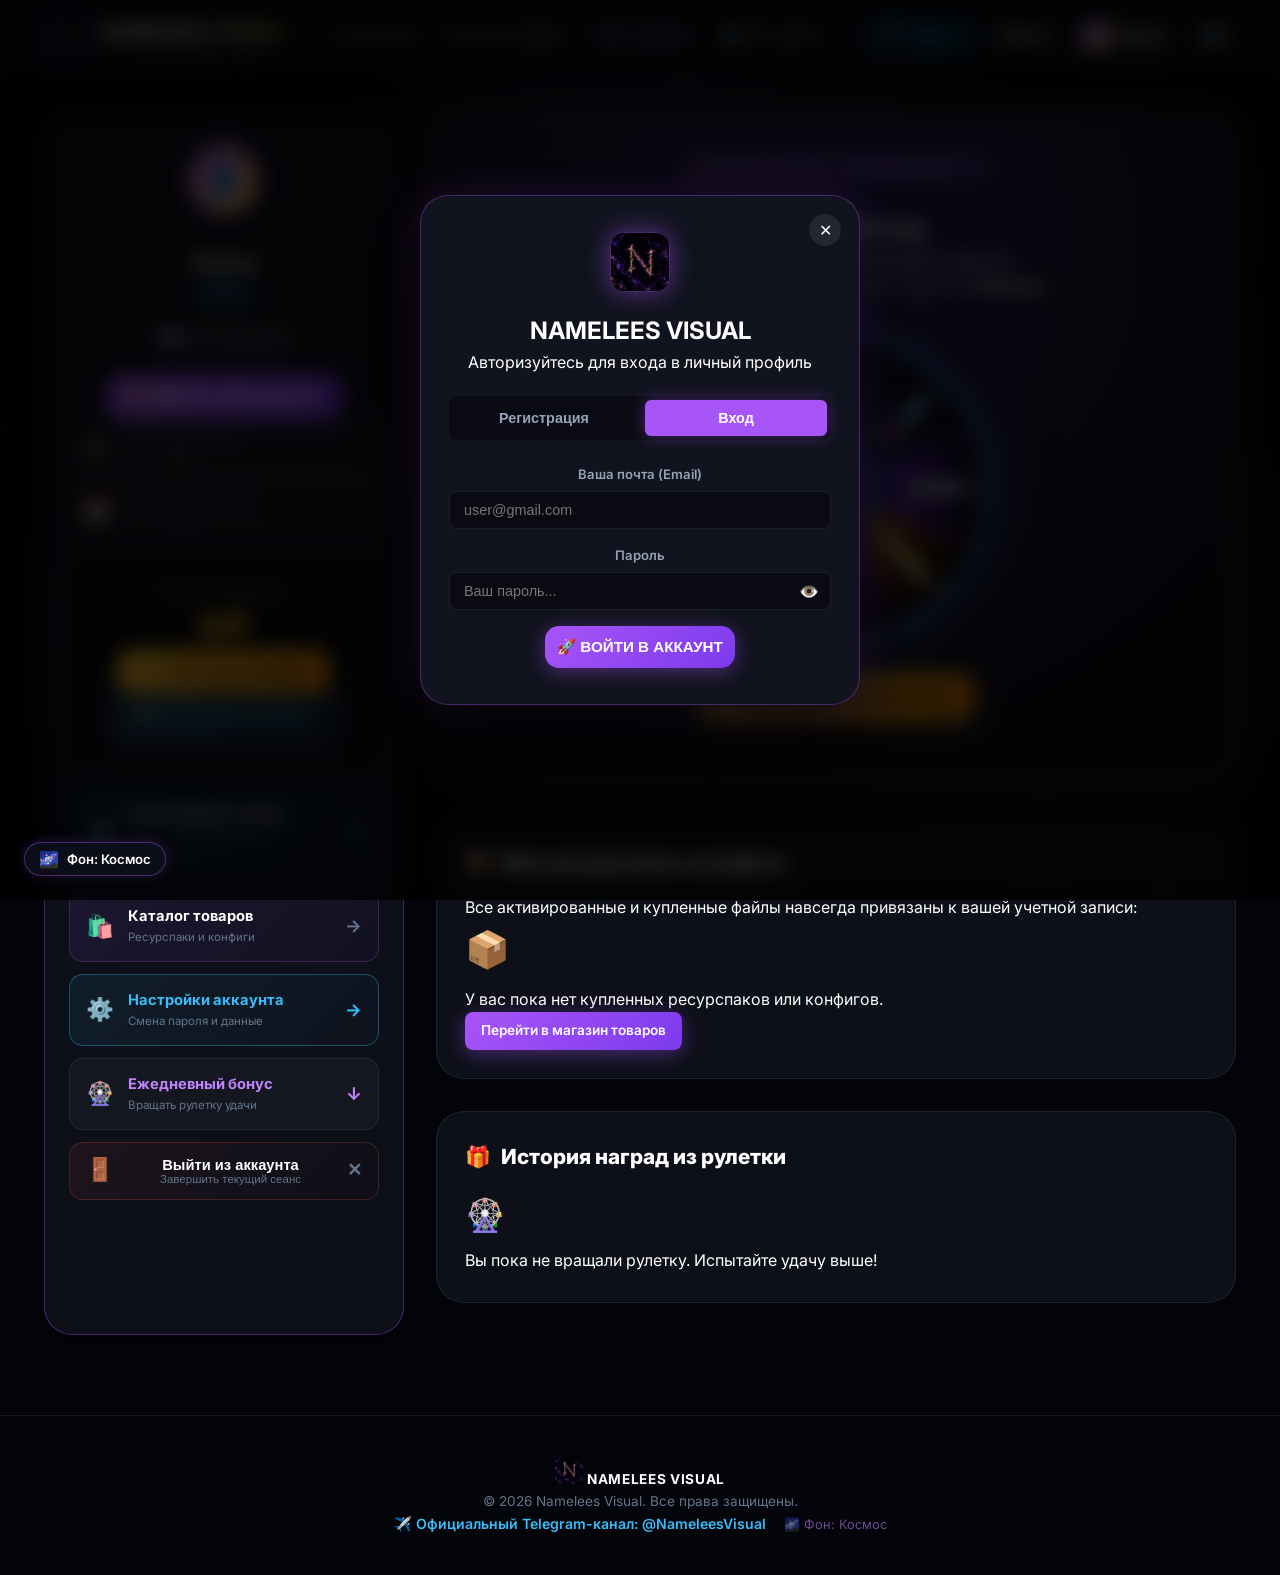
==== commit 82fcc425: "Add files via upload" ====
--- a/profile.html
+++ b/profile.html
@@ -292,6 +292,11 @@
           <span id="header-user-nickname">Войти</span>
         </button>
 
+        <!-- Settings Button -->
+        <a href="settings.html" class="header-settings-btn" title="Настройки аккаунта">
+          <span>⚙️</span>
+        </a>
+
         <button class="action-btn outline-btn btn-sm" id="prof-header-logout-btn" onclick="window.app.logoutUser()" title="Выйти из аккаунта">
           🚪 Выйти
         </button>
@@ -318,32 +323,30 @@
         </div>
         <input type="file" id="profile-avatar-file-input" accept="image/*" style="display: none;" onchange="window.app.handleAvatarUpload(event)">
         <button type="button" class="action-btn outline-btn btn-xs mb-3" id="page-prof-change-photo-btn" onclick="document.getElementById('profile-avatar-file-input').click()" style="border-radius: 999px; font-size: 0.78rem; padding: 4px 14px; margin: 0 auto 12px; display: none; align-items: center; gap: 6px;">
-          <span>📷</span> <span>Сменить фото</span>
+          📷 Изменить фото
         </button>
-        <button type="button" class="action-btn primary-btn btn-xs mb-3" id="page-prof-login-prompt-btn" onclick="if(window.app){window.app.openAuthModal('login');}else{document.getElementById('auth-modal-backdrop').classList.add('active');}" style="border-radius: 999px; font-size: 0.78rem; padding: 5px 14px; margin: 0 auto 12px; display: inline-flex; align-items: center; gap: 6px; cursor: pointer;">
-          <span>👤</span> <span>Войти в аккаунт</span>
+
+        <h2 class="profile-username" id="page-prof-nickname">Загрузка...</h2>
+        <div class="profile-role-badge" id="page-prof-status">ИГРОК</div>
+        
+        <div class="profile-email-badge">
+          <span>📧</span>
+          <span id="page-prof-email">...</span>
+        </div>
+
+        <button class="action-btn primary-btn w-full mb-3" id="page-prof-login-prompt-btn" style="display: none;" onclick="window.app.openAuthModal('login')">
+          🔑 Войти в свой аккаунт
         </button>
 
-        <h2 class="text-2xl font-black text-white mb-2" id="page-prof-nickname">Гость</h2>
-        
-        <!-- User Info Cards (Separated) -->
-        <div class="profile-user-badges-grid">
+        <!-- Profile Metadata Pills -->
+        <div class="profile-info-pills">
           <div class="profile-info-pill">
-            <span class="info-pill-icon" id="page-prof-status-icon">🎮</span>
+            <span class="info-pill-icon">🎮</span>
             <div>
               <div class="info-pill-label">Статус аккаунта</div>
-              <div class="info-pill-val" id="page-prof-status" style="color: #38bdf8; font-weight: 700;">Игрок</div>
-            </div>
-          </div>
-
-          <div class="profile-info-pill">
-            <span class="info-pill-icon">📧</span>
-            <div>
-              <div class="info-pill-label">Почта игрока</div>
-              <div class="info-pill-val" id="page-prof-email">Не авторизован</div>
-            </div>
-          </div>
-
+              <div class="info-pill-val" id="page-prof-status-icon">🎮 Игрок</div>
+            </div>
+          </div>
           <div class="profile-info-pill">
             <span class="info-pill-icon">📅</span>
             <div>
@@ -360,6 +363,9 @@
           <button class="action-btn gold-btn w-full mt-3" onclick="window.app.openTopupModal()">
             💳 Пополнить баланс
           </button>
+          <a href="settings.html" class="action-btn primary-btn w-full mt-2" style="background: linear-gradient(135deg, rgba(56, 189, 248, 0.25), rgba(56, 189, 248, 0.1)); border: 1px solid rgba(56, 189, 248, 0.45); color: #38bdf8; font-weight: 700; text-decoration: none; display: inline-flex; align-items: center; justify-content: center; gap: 8px;">
+            ⚙️ Настройки аккаунта
+          </a>
         </div>
 
         <!-- Distinct Action Cards (Separated with icons & descriptions) -->
@@ -961,6 +967,35 @@
     </div>
   </footer>
 
+  <!-- ================================================================
+       Mobile Bottom Navigation Bar (App Bar)
+       ================================================================ -->
+  <nav class="mobile-bottom-nav" aria-label="Мобильная навигация">
+    <a href="index.html#shop" class="mobile-nav-item" id="mnav-shop">
+      <span class="mnav-icon">🛍️</span>
+      <span class="mnav-label">Каталог</span>
+    </a>
+    <a href="profile.html#bonus" class="mobile-nav-item" id="mnav-bonus">
+      <span class="mnav-icon">🎡</span>
+      <span class="mnav-label">Бонус</span>
+    </a>
+    <button type="button" class="mobile-nav-item" id="mnav-cart" onclick="if(window.app){window.app.openCart();}">
+      <span class="mnav-icon-wrap">
+        <span class="mnav-icon">🛒</span>
+        <span class="mnav-cart-badge" id="mobile-cart-badge" style="display: none;">0</span>
+      </span>
+      <span class="mnav-label">Корзина</span>
+    </button>
+    <a href="profile.html" class="mobile-nav-item active" id="mnav-profile">
+      <span class="mnav-icon">👤</span>
+      <span class="mnav-label">Профиль</span>
+    </a>
+    <a href="settings.html" class="mobile-nav-item" id="mnav-settings">
+      <span class="mnav-icon">⚙️</span>
+      <span class="mnav-label">Настройки</span>
+    </a>
+  </nav>
+
   <!-- Scripts -->
   <script src="js/products-data.js?v=20260919_17"></script>
   <script src="js/lootbox.js?v=20260919_17"></script>
--- a/css/style.css
+++ b/css/style.css
@@ -33,10 +33,16 @@
   --transition-normal: 0.3s cubic-bezier(0.16, 1, 0.3, 1);
 }
 
+html {
+  scroll-behavior: smooth;
+  -webkit-text-size-adjust: 100%;
+}
+
 * {
   margin: 0;
   padding: 0;
   box-sizing: border-box;
+  -webkit-tap-highlight-color: transparent;
 }
 
 body {
@@ -45,12 +51,48 @@
   font-family: var(--font-sans);
   line-height: 1.6;
   overflow-x: hidden;
+  -webkit-font-smoothing: antialiased;
+  -moz-osx-font-smoothing: grayscale;
+  text-rendering: optimizeLegibility;
+  touch-action: pan-y;
   background-image: 
     radial-gradient(circle at 50% -10%, rgba(168, 85, 247, 0.18) 0%, transparent 50%),
     radial-gradient(circle at 100% 40%, rgba(147, 51, 234, 0.08) 0%, transparent 40%),
     radial-gradient(circle at 0% 80%, rgba(251, 191, 36, 0.05) 0%, transparent 40%);
   background-attachment: fixed;
   min-height: 100vh;
+}
+
+/* Eliminate 300ms mobile tap delay */
+a, button, input, select, textarea, .action-btn, .nav-link, .quick-nav-pill, .mobile-nav-item, .product-card, .header-settings-btn {
+  touch-action: manipulation;
+}
+
+/* GPU Hardware Acceleration for smooth 60fps animations */
+.product-card,
+.action-btn,
+.balance-pill,
+.header-user-btn,
+.cart-header-btn,
+.header-settings-btn,
+.profile-sidebar-card,
+.profile-action-card,
+.settings-box-card {
+  transform: translateZ(0);
+  -webkit-transform: translateZ(0);
+  backface-visibility: hidden;
+  -webkit-backface-visibility: hidden;
+}
+
+/* Modern rendering optimization: only render items when scrolled near viewport */
+.product-card {
+  content-visibility: auto;
+  contain-intrinsic-size: 0 420px;
+}
+
+.review-card {
+  content-visibility: auto;
+  contain-intrinsic-size: 0 160px;
 }
 
 /* Custom Scrollbar */
@@ -274,6 +316,31 @@
   justify-content: center;
 }
 
+.header-settings-btn {
+  display: inline-flex;
+  align-items: center;
+  justify-content: center;
+  background: rgba(255, 255, 255, 0.06);
+  border: 1px solid var(--border-subtle);
+  color: #94a3b8;
+  padding: 8px 12px;
+  border-radius: var(--radius-sm);
+  font-size: 0.95rem;
+  text-decoration: none;
+  transition: var(--transition-fast);
+  line-height: 1;
+  user-select: none;
+  flex-shrink: 0;
+}
+
+.header-settings-btn:hover,
+.header-settings-btn.active {
+  background: rgba(56, 189, 248, 0.15);
+  border-color: #38bdf8;
+  color: #38bdf8;
+  box-shadow: 0 0 12px rgba(56, 189, 248, 0.3);
+}
+
 .admin-header-btn {
   background: transparent;
   border: 1px dashed rgba(255, 255, 255, 0.2);
@@ -1587,6 +1654,123 @@
   .header-actions { gap: 8px; }
 }
 
+/* ===================================================================
+   Mobile Bottom Navigation Bar (App Bar)
+   =================================================================== */
+.mobile-bottom-nav {
+  display: none;
+}
+
+@media (max-width: 768px) {
+  body {
+    padding-bottom: 74px; /* Essential space for fixed mobile bottom bar */
+  }
+
+  /* Optimize glassmorphism blurs on mobile for 60-120fps scrolling */
+  .site-header {
+    backdrop-filter: blur(8px);
+    -webkit-backdrop-filter: blur(8px);
+    background: rgba(9, 10, 16, 0.94);
+  }
+  .product-card,
+  .profile-sidebar-card,
+  .profile-section-card,
+  .settings-box-card {
+    backdrop-filter: blur(6px);
+    -webkit-backdrop-filter: blur(6px);
+  }
+
+  .mobile-bottom-nav {
+    display: flex;
+    position: fixed;
+    bottom: 0;
+    left: 0;
+    right: 0;
+    z-index: 1000;
+    height: 62px;
+    background: rgba(10, 12, 20, 0.96);
+    backdrop-filter: blur(16px);
+    -webkit-backdrop-filter: blur(16px);
+    border-top: 1px solid rgba(255, 255, 255, 0.08);
+    box-shadow: 0 -8px 24px rgba(0, 0, 0, 0.6);
+    padding: 4px 6px calc(4px + env(safe-area-inset-bottom, 0px));
+    justify-content: space-around;
+    align-items: center;
+    transform: translateZ(0);
+    -webkit-transform: translateZ(0);
+  }
+
+  .mobile-nav-item {
+    flex: 1;
+    display: flex;
+    flex-direction: column;
+    align-items: center;
+    justify-content: center;
+    gap: 3px;
+    color: #94a3b8;
+    text-decoration: none;
+    font-size: 0.68rem;
+    font-weight: 600;
+    padding: 6px 0;
+    border-radius: 10px;
+    transition: all 0.2s cubic-bezier(0.4, 0, 0.2, 1);
+    background: transparent;
+    border: none;
+    cursor: pointer;
+    touch-action: manipulation;
+    user-select: none;
+  }
+
+  .mobile-nav-item:active {
+    transform: scale(0.92);
+  }
+
+  .mobile-nav-item.active {
+    color: #c084fc;
+    background: rgba(192, 132, 252, 0.12);
+  }
+
+  .mobile-nav-item#mnav-settings.active {
+    color: #38bdf8;
+    background: rgba(56, 189, 248, 0.12);
+  }
+
+  .mnav-icon-wrap {
+    position: relative;
+    display: inline-flex;
+    align-items: center;
+    justify-content: center;
+  }
+
+  .mnav-icon {
+    font-size: 1.22rem;
+    line-height: 1;
+    display: block;
+  }
+
+  .mnav-cart-badge {
+    position: absolute;
+    top: -6px;
+    right: -10px;
+    background: #ec4899;
+    color: #fff;
+    font-size: 0.65rem;
+    font-weight: 800;
+    min-width: 17px;
+    height: 17px;
+    padding: 0 4px;
+    border-radius: 999px;
+    display: inline-flex;
+    align-items: center;
+    justify-content: center;
+    box-shadow: 0 0 8px rgba(236, 72, 153, 0.7);
+  }
+
+  .space-bg-floating-toggle {
+    bottom: 74px !important;
+  }
+}
+
 @media (max-width: 640px) {
   .container {
     padding-left: 12px;
@@ -1660,6 +1844,11 @@
     padding: 6px 10px;
     font-size: 0.82rem;
   }
+
+  .header-settings-btn {
+    padding: 6px 9px;
+    font-size: 0.85rem;
+  }
 }
 
 @media (max-width: 380px) {
@@ -1681,6 +1870,10 @@
   }
   #header-user-nickname {
     max-width: 42px;
+  }
+  .header-settings-btn {
+    padding: 5px 7px;
+    font-size: 0.8rem;
   }
 }
 
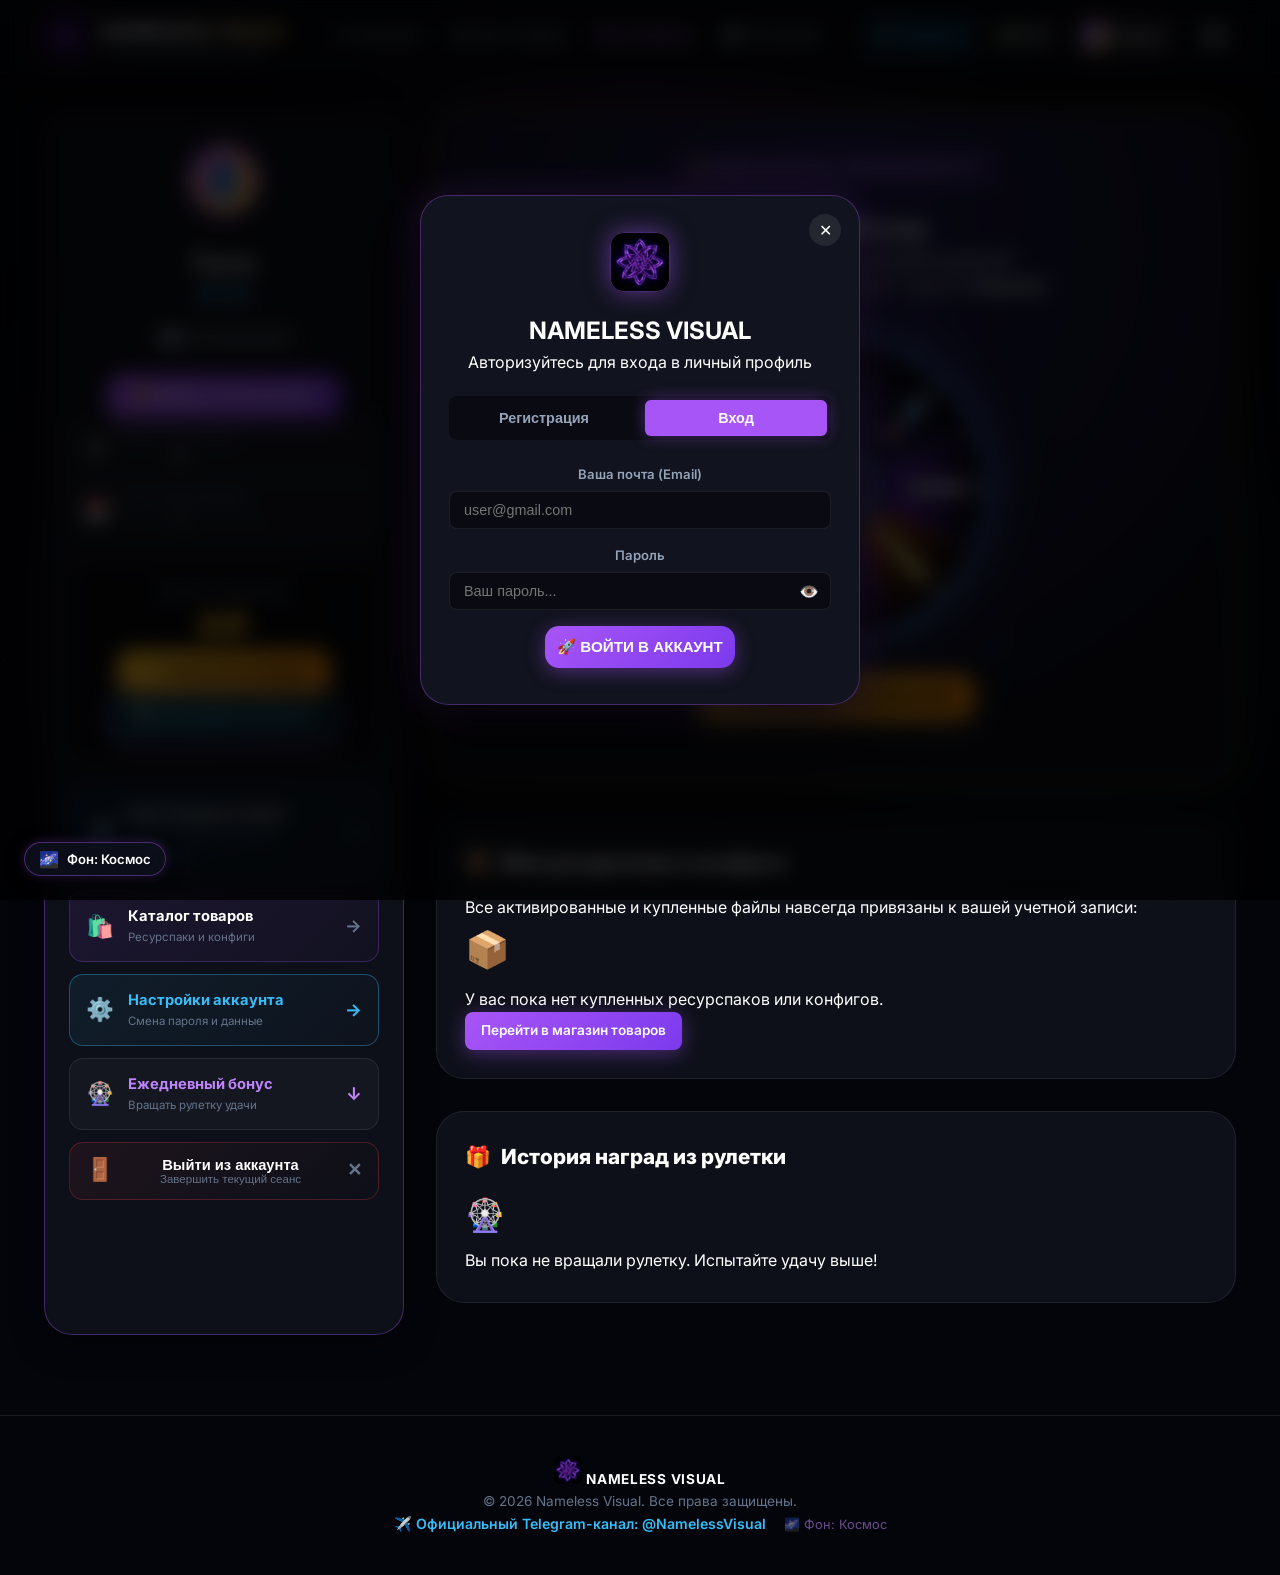
==== commit ef779fe8: "Add files via upload" ====
--- a/profile.html
+++ b/profile.html
@@ -1,1005 +1,1005 @@
-<!DOCTYPE html>
-<html lang="ru">
-<head>
-  <meta charset="UTF-8">
-  <meta name="viewport" content="width=device-width, initial-scale=1.0">
-  <title>Мой профиль — Namelees Visual</title>
-  <meta name="description" content="Личный кабинет игрока Namelees Visual: баланс рублей, ежедневный лутбокс, скачивание ресурспаков и конфигов.">
-  <link rel="icon" type="image/jpeg" href="assets/logo.jpg">
-  
-  <link rel="preconnect" href="https://fonts.googleapis.com">
-  <link rel="preconnect" href="https://fonts.gstatic.com" crossorigin>
-  <link href="https://fonts.googleapis.com/css2?family=Inter:wght@400;500;600;700;800;900&display=swap" rel="stylesheet">
-  
-  <link rel="stylesheet" href="css/style.css?v=20260919_17">
-  <script>
-    function switchAuthTab(tab) {
-      var regBtn = document.getElementById('auth-tab-btn-register');
-      var loginBtn = document.getElementById('auth-tab-btn-login');
-      var regForm = document.getElementById('auth-form-register');
-      var loginForm = document.getElementById('auth-form-login');
-      if (tab === 'login') {
-        if (loginBtn) loginBtn.classList.add('active');
-        if (regBtn) regBtn.classList.remove('active');
-        if (loginForm) loginForm.style.display = 'block';
-        if (regForm) regForm.style.display = 'none';
-      } else {
-        if (regBtn) regBtn.classList.add('active');
-        if (loginBtn) loginBtn.classList.remove('active');
-        if (regForm) regForm.style.display = 'block';
-        if (loginForm) loginForm.style.display = 'none';
-      }
-    }
-    function closeAuthModal() {
-      var modal = document.getElementById('auth-modal-backdrop');
-      if (modal) modal.classList.remove('active');
-    }
-    function handleAuthLoginSubmit(e) {
-      if (e) e.preventDefault();
-      var emailEl = document.getElementById('login-email');
-      var passEl = document.getElementById('login-password');
-      var email = emailEl ? emailEl.value.trim().toLowerCase() : '';
-      var pass = passEl ? passEl.value.trim() : '';
-      if (!email || !pass) {
-        alert('Введите почту и пароль!');
-        return;
-      }
-      if (window.app && typeof window.app.loginUser === 'function') {
-        window.app.loginUser(email, pass);
-      } else {
-        fetch('/api/login', {
-          method: 'POST',
-          headers: { 'Content-Type': 'application/json' },
-          body: JSON.stringify({ email: email, password: pass })
-        }).then(function(r) { return r.json(); }).then(function(data) {
-          if (data && data.success) {
-            localStorage.setItem('nv_auth_token', data.token);
-            localStorage.setItem('nv_current_user_email', email);
-            if (data.user) {
-              localStorage.setItem('nv_cached_user', JSON.stringify(Object.assign({}, data.user, { balanceRub: data.user.balance, unlockedItems: data.purchases || [] })));
-            }
-            window.location.reload();
-          } else {
-            alert((data && data.message) ? data.message : 'Ошибка входа');
-          }
-        }).catch(function() {
-          alert('Ошибка соединения с сервером');
-        });
-      }
-    }
-    function handleAuthRegisterSubmit(e) {
-      if (e) e.preventDefault();
-      var emailEl = document.getElementById('reg-email');
-      var passEl = document.getElementById('reg-password');
-      var nickEl = document.getElementById('reg-nickname');
-      var email = emailEl ? emailEl.value.trim().toLowerCase() : '';
-      var pass = passEl ? passEl.value.trim() : '';
-      var nick = nickEl ? nickEl.value.trim() : '';
-      if (!email || !pass) {
-        alert('Заполните обязательные поля!');
-        return;
-      }
-      if (window.app && typeof window.app.registerUser === 'function') {
-        window.app.registerUser(email, pass, nick);
-      } else {
-        fetch('/api/register', {
-          method: 'POST',
-          headers: { 'Content-Type': 'application/json' },
-          body: JSON.stringify({ email: email, password: pass, nickname: nick })
-        }).then(function(r) { return r.json(); }).then(function(data) {
-          if (data && data.success) {
-            localStorage.setItem('nv_auth_token', data.token);
-            localStorage.setItem('nv_current_user_email', email);
-            if (data.user) {
-              localStorage.setItem('nv_cached_user', JSON.stringify(Object.assign({}, data.user, { balanceRub: data.user.balance, unlockedItems: [] })));
-            }
-            window.location.reload();
-          } else {
-            alert((data && data.message) ? data.message : 'Ошибка регистрации');
-          }
-        }).catch(function() {
-          alert('Ошибка соединения с сервером');
-        });
-      }
-    }
-  </script>
-  <style>
-    .profile-page-grid {
-      display: grid;
-      grid-template-columns: 360px 1fr;
-      gap: 32px;
-      margin: 40px 0 80px;
-    }
-    .profile-sidebar-card {
-      background: var(--bg-card);
-      backdrop-filter: blur(14px);
-      border: 1px solid var(--border-glow);
-      border-radius: var(--radius-xl);
-      padding: 32px 24px;
-      text-align: center;
-      position: sticky;
-      top: 96px;
-      box-shadow: 0 10px 30px rgba(0, 0, 0, 0.5);
-    }
-    @media (max-width: 980px) {
-      .profile-page-grid {
-        display: flex !important;
-        flex-direction: column !important;
-        gap: 24px;
-        margin: 16px 0 50px;
-      }
-      .profile-sidebar-card {
-        position: static !important;
-        top: auto !important;
-        padding: 24px 18px;
-        box-shadow: 0 4px 20px rgba(0, 0, 0, 0.4);
-        width: 100%;
-        box-sizing: border-box;
-      }
-      .profile-content-area {
-        width: 100%;
-        box-sizing: border-box;
-      }
-      .lootbox-profile-card {
-        padding: 26px 18px;
-        margin-bottom: 24px;
-      }
-      .roulette-wheel-container {
-        width: min(290px, 80vw);
-        height: min(290px, 80vw);
-        margin: 20px auto 20px;
-      }
-    }
-    .profile-avatar-wrapper {
-      position: relative;
-      width: 88px;
-      height: 88px;
-      margin: 0 auto 10px;
-      cursor: pointer;
-      border-radius: 50%;
-    }
-    .profile-large-avatar-img {
-      width: 88px;
-      height: 88px;
-      border-radius: 50%;
-      object-fit: cover;
-      border: 3px solid #c084fc;
-      box-shadow: 0 0 25px rgba(192, 132, 252, 0.5);
-      display: block;
-    }
-    .profile-avatar-overlay {
-      position: absolute;
-      inset: 0;
-      border-radius: 50%;
-      background: rgba(0, 0, 0, 0.7);
-      display: flex;
-      flex-direction: column;
-      align-items: center;
-      justify-content: center;
-      opacity: 0;
-      transition: opacity 0.2s ease;
-      color: #fff;
-      font-size: 0.68rem;
-      font-weight: 700;
-      letter-spacing: 0.05em;
-      backdrop-filter: blur(2px);
-    }
-    .profile-avatar-wrapper:hover .profile-avatar-overlay {
-      opacity: 1;
-    }
-    .profile-email-badge {
-      display: inline-flex;
-      align-items: center;
-      gap: 6px;
-      background: rgba(255, 255, 255, 0.05);
-      border: 1px solid var(--border-subtle);
-      color: #94a3b8;
-      font-size: 0.82rem;
-      padding: 6px 14px;
-      border-radius: 999px;
-      margin: 12px 0 20px;
-      word-break: break-all;
-    }
-    .profile-card-balance-box {
-      background: rgba(0, 0, 0, 0.45);
-      border: 1px solid var(--border-gold);
-      border-radius: var(--radius-md);
-      padding: 20px;
-      margin: 20px 0;
-      overflow: hidden;
-      box-sizing: border-box;
-      word-break: break-word;
-    }
-    .profile-balance-val {
-      font-size: clamp(1.4rem, 4vw, 1.85rem);
-      font-weight: 900;
-      color: #fbbf24;
-      text-shadow: 0 0 15px rgba(251, 191, 36, 0.4);
-      word-break: break-word;
-      overflow-wrap: anywhere;
-      max-width: 100%;
-      line-height: 1.25;
-      margin: 6px 0;
-    }
-    .lootbox-profile-card {
-      background: radial-gradient(circle at 50% 20%, #1e1b4b 0%, #0c0e17 80%);
-      border: 1px solid var(--border-gold);
-      border-radius: var(--radius-xl);
-      padding: 36px 30px;
-      text-align: center;
-      margin-bottom: 36px;
-      position: relative;
-      overflow: hidden;
-      box-shadow: 0 0 40px rgba(251, 191, 36, 0.12);
-    }
-    .profile-section-card {
-      background: var(--bg-card);
-      backdrop-filter: blur(12px);
-      border: 1px solid var(--border-subtle);
-      border-radius: var(--radius-xl);
-      padding: 28px;
-      margin-bottom: 32px;
-    }
-    .profile-section-title {
-      font-size: 1.3rem;
-      font-weight: 800;
-      margin-bottom: 16px;
-      display: flex;
-      align-items: center;
-      gap: 10px;
-    }
-  </style>
-</head>
-<body>
-
-  <!-- ================================================================
-       Header / Navbar
-       ================================================================ -->
-  <header class="site-header">
-    <div class="container header-inner">
-      <a href="index.html" class="brand-logo-link">
-        <img src="assets/logo.jpg" alt="Namelees Visual Logo" class="header-logo-img">
-        <div class="brand-title-wrap">
-          <span class="brand-name">Namelees Visual</span>
-          <span class="brand-subtitle">PvP & Visual Mod Store</span>
-        </div>
-      </a>
-
-      <nav class="main-nav">
-        <a href="index.html" class="nav-link">← В магазин</a>
-        <a href="index.html#shop" class="nav-link">Каталог товаров</a>
-        <a href="profile.html" class="nav-link active" style="color: #c084fc;">Мой профиль</a>
-        <a href="settings.html" class="nav-link">⚙️ Настройки</a>
-      </nav>
-
-      <div class="header-actions">
-        <!-- Telegram Channel Link -->
-        <a href="https://t.me/NameleesVisual" target="_blank" rel="noopener noreferrer" class="telegram-header-btn" title="Наш Telegram-канал">
-          <span>✈️</span>
-          <span>Telegram</span>
-        </a>
-
-        <!-- Balance Rubles -->
-        <div class="balance-pill" onclick="window.app.openTopupModal()" title="Ваш баланс (нажмите для пополнения)">
-          <span>💵</span>
-          <span id="header-balance-amount">0&nbsp;₽</span>
-        </div>
-
-        <!-- User Profile Button / Login Button -->
-        <button type="button" class="header-user-btn" id="header-user-profile-btn" onclick="if(window.app){window.app.handleHeaderUserClick();}else{document.getElementById('auth-modal-backdrop').classList.add('active');}" title="Войти в аккаунт" style="display: none;">
-          <img id="header-user-avatar-img" src="" alt="Avatar" style="width: 28px; height: 28px; border-radius: 50%; object-fit: cover; display: none;">
-          <span class="user-avatar-circle" id="header-user-avatar-char">👤</span>
-          <span id="header-user-nickname">Войти</span>
-        </button>
-
-        <!-- Settings Button -->
-        <a href="settings.html" class="header-settings-btn" title="Настройки аккаунта">
-          <span>⚙️</span>
-        </a>
-
-        <button class="action-btn outline-btn btn-sm" id="prof-header-logout-btn" onclick="window.app.logoutUser()" title="Выйти из аккаунта">
-          🚪 Выйти
-        </button>
-      </div>
-    </div>
-  </header>
-
-  <!-- ================================================================
-       Dedicated Profile Main View
-       ================================================================ -->
-  <main class="container">
-    <div class="profile-page-grid">
-      
-      <!-- Left Column: User Profile Info Card -->
-      <aside class="profile-sidebar-card">
-        <!-- Interactive Avatar with Gallery Picker -->
-        <div class="profile-avatar-wrapper" onclick="document.getElementById('profile-avatar-file-input').click()" title="Нажмите, чтобы загрузить аватарку из галереи">
-          <div class="profile-large-avatar" id="page-prof-avatar-char" style="margin: 0 auto;">U</div>
-          <img id="page-prof-avatar-img" src="" alt="Аватар" class="profile-large-avatar-img" style="display: none;">
-          <div class="profile-avatar-overlay">
-            <span style="font-size: 1.3rem;">📷</span>
-            <span>ИЗМЕНИТЬ</span>
-          </div>
-        </div>
-        <input type="file" id="profile-avatar-file-input" accept="image/*" style="display: none;" onchange="window.app.handleAvatarUpload(event)">
-        <button type="button" class="action-btn outline-btn btn-xs mb-3" id="page-prof-change-photo-btn" onclick="document.getElementById('profile-avatar-file-input').click()" style="border-radius: 999px; font-size: 0.78rem; padding: 4px 14px; margin: 0 auto 12px; display: none; align-items: center; gap: 6px;">
-          📷 Изменить фото
-        </button>
-
-        <h2 class="profile-username" id="page-prof-nickname">Загрузка...</h2>
-        <div class="profile-role-badge" id="page-prof-status">ИГРОК</div>
-        
-        <div class="profile-email-badge">
-          <span>📧</span>
-          <span id="page-prof-email">...</span>
-        </div>
-
-        <button class="action-btn primary-btn w-full mb-3" id="page-prof-login-prompt-btn" style="display: none;" onclick="window.app.openAuthModal('login')">
-          🔑 Войти в свой аккаунт
-        </button>
-
-        <!-- Profile Metadata Pills -->
-        <div class="profile-info-pills">
-          <div class="profile-info-pill">
-            <span class="info-pill-icon">🎮</span>
-            <div>
-              <div class="info-pill-label">Статус аккаунта</div>
-              <div class="info-pill-val" id="page-prof-status-icon">🎮 Игрок</div>
-            </div>
-          </div>
-          <div class="profile-info-pill">
-            <span class="info-pill-icon">📅</span>
-            <div>
-              <div class="info-pill-label">Дата регистрации</div>
-              <div class="info-pill-val" id="page-prof-reg-date">—</div>
-            </div>
-          </div>
-        </div>
-
-        <!-- Balance Box (Separated) -->
-        <div class="profile-card-balance-box">
-          <div class="profile-balance-label">Баланс кошелька</div>
-          <div class="profile-balance-val" id="page-prof-balance">0 ₽</div>
-          <button class="action-btn gold-btn w-full mt-3" onclick="window.app.openTopupModal()">
-            💳 Пополнить баланс
-          </button>
-          <a href="settings.html" class="action-btn primary-btn w-full mt-2" style="background: linear-gradient(135deg, rgba(56, 189, 248, 0.25), rgba(56, 189, 248, 0.1)); border: 1px solid rgba(56, 189, 248, 0.45); color: #38bdf8; font-weight: 700; text-decoration: none; display: inline-flex; align-items: center; justify-content: center; gap: 8px;">
-            ⚙️ Настройки аккаунта
-          </a>
-        </div>
-
-        <!-- Distinct Action Cards (Separated with icons & descriptions) -->
-        <div class="profile-actions-list">
-          <a href="https://t.me/NameleesVisual" target="_blank" rel="noopener noreferrer" class="profile-action-card tg-card">
-            <span class="action-card-icon">✈️</span>
-            <div class="action-card-text">
-              <strong>Наш Telegram-канал</strong>
-              <span>Новости и эксклюзивные промокоды</span>
-            </div>
-            <span class="action-card-arrow">→</span>
-          </a>
-
-          <a href="index.html#shop" class="profile-action-card shop-card">
-            <span class="action-card-icon">🛍️</span>
-            <div class="action-card-text">
-              <strong>Каталог товаров</strong>
-              <span>Ресурспаки и конфиги</span>
-            </div>
-            <span class="action-card-arrow">→</span>
-          </a>
-
-          <a href="settings.html" class="profile-action-card settings-card" style="border-color: rgba(56, 189, 248, 0.35); background: linear-gradient(135deg, rgba(56, 189, 248, 0.08), rgba(56, 189, 248, 0.02));">
-            <span class="action-card-icon">⚙️</span>
-            <div class="action-card-text">
-              <strong style="color: #38bdf8;">Настройки аккаунта</strong>
-              <span>Смена пароля и данные</span>
-            </div>
-            <span class="action-card-arrow" style="color: #38bdf8;">→</span>
-          </a>
-
-          <button type="button" class="profile-action-card admin-panel-card" id="page-prof-admin-btn" onclick="window.app.openAdminModal()" style="display: none; border-color: rgba(244, 63, 94, 0.4); background: linear-gradient(135deg, rgba(244, 63, 94, 0.12), rgba(244, 63, 94, 0.03));">
-            <span class="action-card-icon">⚙️</span>
-            <div class="action-card-text">
-              <strong style="color: #f43f5e;">Панель создателя</strong>
-              <span>Товары, игроки и промокоды (Alt+V)</span>
-            </div>
-            <span class="action-card-arrow" style="color: #f43f5e;">➔</span>
-          </button>
-
-          <a href="#daily-bonus-section" class="profile-action-card bonus-action-card" onclick="const s = document.getElementById('daily-bonus-section'); if(s) { s.scrollIntoView({behavior:'smooth', block:'center'}); }">
-            <span class="action-card-icon">🎡</span>
-            <div class="action-card-text">
-              <strong style="color: #c084fc;">Ежедневный бонус</strong>
-              <span>Вращать рулетку удачи</span>
-            </div>
-            <span class="action-card-arrow" style="color: #c084fc;">↓</span>
-          </a>
-
-          <button type="button" class="profile-action-card logout-card" onclick="window.app.logoutUser()">
-            <span class="action-card-icon">🚪</span>
-            <div class="action-card-text">
-              <strong>Выйти из аккаунта</strong>
-              <span>Завершить текущий сеанс</span>
-            </div>
-            <span class="action-card-arrow">✕</span>
-          </button>
-        </div>
-      </aside>
-
-      <!-- Right Column: Daily Lootbox & Purchases -->
-      <div class="profile-content-area">
-        
-        <!-- DAILY BONUS ROULETTE WHEEL SECTION -->
-        <a id="bonus"></a><a id="roulette"></a>
-        <section class="lootbox-profile-card" id="daily-bonus-section">
-          <div class="hero-badge-wrap mb-2">
-            <span>⚡ КИБЕР-РУЛЕТКА • ЕЖЕДНЕВНЫЙ ЛУТ</span>
-          </div>
-          <h2 class="text-3xl font-black mb-2">Колесо Наград</h2>
-          <p class="roulette-timer-display text-sm text-secondary mb-3">
-            Вращайте рулетку каждые 24 часа и выбивайте рубли на баланс, скидки и приватные конфиги!
-          </p>
-
-          <div class="flex items-center justify-center gap-4 text-xs text-muted mb-2">
-            <span>Серия входов: <strong class="roulette-streak-display text-amber-400 font-bold">1 дн.</strong></span>
-            <span>•</span>
-            <span>Шанс редкого дропа: <strong class="text-purple-400 font-bold">Повышен</strong></span>
-          </div>
-
-          <!-- Interactive Wheel Stage -->
-          <div class="roulette-wheel-container">
-            <div class="roulette-pointer-needle"></div>
-            <div class="roulette-wheel-rotator" onclick="window.lootbox.spinWheel()">
-              <canvas class="roulette-canvas" width="320" height="320"></canvas>
-            </div>
-            <div class="roulette-center-hub" onclick="window.lootbox.spinWheel()">
-              <span class="hub-logo-letter">⚡</span>
-              <span class="hub-spin-label">КРУТИТЬ</span>
-            </div>
-          </div>
-
-          <!-- Action Button -->
-          <button class="open-roulette-trigger-btn action-btn gold-btn" style="min-width: 260px; font-size: 1.05rem;" onclick="window.lootbox.spinWheel()">
-            <span>⚡ ВРАЩАТЬ РУЛЕТКУ</span>
-          </button>
-
-          <!-- Reward Reveal Card -->
-          <div class="roulette-result-card lootbox-result-card">
-            <!-- Filled on drop -->
-          </div>
-
-          <div class="mt-4">
-            <button type="button" class="text-xs text-muted" style="background:none; border:none; cursor:pointer; text-decoration:underline;" onclick="window.lootbox.resetCooldown()">
-              [Тест: сбросить кулдаун 24ч]
-            </button>
-          </div>
-        </section>
-
-        <!-- Unlocked Purchases & Downloads -->
-        <section class="profile-section-card">
-          <h3 class="profile-section-title">
-            <span>📦</span>
-            <span>Мои ресурспаки и конфиги</span>
-          </h3>
-          <p class="text-xs text-secondary mb-4">Все активированные и купленные файлы навсегда привязаны к вашей учетной записи:</p>
-          <div id="page-prof-purchases">
-            <!-- Rendered by JS -->
-          </div>
-        </section>
-
-        <!-- Lootbox Drops History -->
-        <section class="profile-section-card">
-          <h3 class="profile-section-title">
-            <span>🎁</span>
-            <span>История наград из рулетки</span>
-          </h3>
-          <div id="page-prof-drops">
-            <!-- Rendered by JS -->
-          </div>
-        </section>
-
-      </div>
-    </div>
-  </main>
-
-  <!-- ================================================================
-       MODAL: Balance Top-Up (Пополнение баланса)
-       ================================================================ -->
-  <div class="modal-backdrop" id="topup-modal-backdrop">
-    <div class="modal-window" style="max-width: 470px; padding: 32px 26px; text-align: center;">
-      <button class="modal-close-btn" onclick="document.getElementById('topup-modal-backdrop').classList.remove('active')">✕</button>
-
-      <div style="font-size: 42px; margin-bottom: 8px;">💳</div>
-      <h2 class="text-xl font-bold mb-1">Пополнение баланса</h2>
-      <p class="text-xs text-secondary mb-4">Выберите или введите сумму для пополнения вашего кошелька:</p>
-
-      <div class="topup-amounts-grid">
-        <button type="button" class="topup-amount-btn" onclick="window.app.selectTopupAmount(100)">100 ₽</button>
-        <button type="button" class="topup-amount-btn active" onclick="window.app.selectTopupAmount(300)">300 ₽</button>
-        <button type="button" class="topup-amount-btn" onclick="window.app.selectTopupAmount(500)">500 ₽</button>
-        <button type="button" class="topup-amount-btn" onclick="window.app.selectTopupAmount(1000)">1000 ₽</button>
-      </div>
-
-      <div class="admin-form-group text-left mb-2">
-        <label>Сумма пополнения (в рублях)</label>
-        <input type="number" id="topup-amount-input" class="form-input" value="300" min="10" oninput="window.app.handleTopupAmountChange()">
-      </div>
-
-      <!-- Promo Code Section -->
-      <div class="topup-promo-card mb-3 text-left">
-        <div class="flex items-center justify-between mb-1">
-          <label class="text-xs font-semibold" style="margin: 0; color: #fbbf24;">🎟️ Промокод на скидку при пополнении</label>
-          <span id="topup-promo-badge" class="topup-promo-badge" style="display: none;"></span>
-        </div>
-        <div class="topup-promo-input-wrap">
-          <input type="text" id="topup-promo-input" class="form-input" placeholder="например: NAMELEES" style="text-transform: uppercase; font-weight: 700; letter-spacing: 0.05em;" autocomplete="off" onkeydown="if(event.key==='Enter'){event.preventDefault();window.app.applyTopupPromo();}">
-          <button type="button" id="topup-promo-apply-btn" class="action-btn primary-btn btn-sm" onclick="window.app.applyTopupPromo()">
-            Применить
-          </button>
-        </div>
-        <div id="topup-promo-msg" class="topup-promo-msg" style="display: none;"></div>
-      </div>
-
-      <!-- Live Calculation Breakdown -->
-      <div class="topup-calc-box mb-4 text-left">
-        <div class="topup-calc-row">
-          <span>Сумма зачисления на баланс:</span>
-          <strong id="topup-calc-credit" class="text-white">300 ₽</strong>
-        </div>
-        <div class="topup-calc-row" id="topup-calc-discount-row" style="display: none; color: #4ade80;">
-          <span id="topup-calc-discount-label">Скидка по промокоду (-20%):</span>
-          <strong id="topup-calc-discount-val">-60 ₽</strong>
-        </div>
-        <div class="topup-calc-row topup-calc-total">
-          <span style="font-weight: 700;">Итого к оплате:</span>
-          <strong id="topup-calc-pay" style="color: #fbbf24; font-size: 1.25rem;">300 ₽</strong>
-        </div>
-      </div>
-
-      <div class="payment-methods-row" style="justify-content: center; margin-bottom: 16px;">
-        <span class="payment-badge">⚡ СБП (Быстрые платежи)</span>
-        <span class="payment-badge">💳 Банковская карта</span>
-        <span class="payment-badge">🟣 ЮMoney</span>
-      </div>
-
-      <button type="button" id="topup-submit-btn" class="action-btn gold-btn w-full" onclick="window.app.confirmTopup()" style="padding: 13px; font-weight: 800; font-size: 0.98rem;">
-        ⚡ ПОПОЛНИТЬ 300 ₽
-      </button>
-    </div>
-  </div>
-
-  <!-- ================================================================
-       MODAL: Auth Gate (Регистрация / Вход с глазком пароля)
-       ================================================================ -->
-  <div class="modal-backdrop" id="auth-modal-backdrop">
-    <div class="modal-window" style="max-width: 440px; padding: 36px 28px; text-align: center;">
-      <button type="button" class="modal-close-btn" onclick="closeAuthModal()" title="Закрыть">✕</button>
-      <div style="margin-bottom: 20px;">
-        <img src="assets/logo.jpg" alt="Logo" style="width: 60px; height: 60px; border-radius: 14px; object-fit: cover; margin-bottom: 12px; box-shadow: 0 0 25px rgba(168, 85, 247, 0.5); border: 1px solid var(--border-glow);">
-        <h2 class="text-2xl font-black">NAMELEES VISUAL</h2>
-        <p class="text-xs text-secondary mt-1">Авторизуйтесь для входа в личный профиль</p>
-      </div>
-
-      <div class="auth-tabs-nav">
-        <button type="button" class="auth-tab-btn" id="auth-tab-btn-register" onclick="switchAuthTab('register')">Регистрация</button>
-        <button type="button" class="auth-tab-btn active" id="auth-tab-btn-login" onclick="switchAuthTab('login')">Вход</button>
-      </div>
-
-      <!-- Registration Form -->
-      <form id="auth-form-register" style="display: none;" onsubmit="handleAuthRegisterSubmit(event)">
-        <div class="text-center">
-          <div class="auth-welcome-chip">🎁 +50 ₽ НА БАЛАНС ПРИ РЕГИСТРАЦИИ</div>
-        </div>
-
-        <div class="admin-form-group text-left">
-          <label>Ваша электронная почта (Email)</label>
-          <input type="email" id="reg-email" class="form-input" placeholder="user@gmail.com" autocomplete="email" required>
-        </div>
-
-        <div class="admin-form-group text-left">
-          <label>Игровой никнейм</label>
-          <input type="text" id="reg-nickname" class="form-input" placeholder="например: EnderGod" autocomplete="nickname">
-        </div>
-
-        <div class="admin-form-group text-left">
-          <label>Придумайте пароль</label>
-          <div style="position: relative;">
-            <input type="password" id="reg-password" class="form-input" placeholder="Любой ваш пароль..." required minlength="3" autocomplete="new-password" style="padding-right: 42px;">
-            <button type="button" onclick="if(window.app){window.app.togglePassword('reg-password', this);}else{var p=document.getElementById('reg-password');p.type=p.type==='password'?'text':'password';}" style="position: absolute; right: 12px; top: 50%; transform: translateY(-50%); background: none; border: none; color: var(--text-muted); cursor: pointer; font-size: 16px;" title="Показать пароль">👁️</button>
-          </div>
-        </div>
-
-        <button type="submit" class="action-btn gold-btn w-full mt-3" style="cursor: pointer; padding: 12px; font-weight: 800;">
-          ✨ ЗАРЕГИСТРИРОВАТЬСЯ
-        </button>
-      </form>
-
-      <!-- Login Form -->
-      <form id="auth-form-login" onsubmit="handleAuthLoginSubmit(event)">
-        <div class="admin-form-group text-left">
-          <label>Ваша почта (Email)</label>
-          <input type="email" id="login-email" class="form-input" placeholder="user@gmail.com" autocomplete="username" required>
-        </div>
-
-        <div class="admin-form-group text-left">
-          <label>Пароль</label>
-          <div style="position: relative;">
-            <input type="password" id="login-password" class="form-input" placeholder="Ваш пароль..." autocomplete="current-password" required style="padding-right: 42px;">
-            <button type="button" onclick="if(window.app){window.app.togglePassword('login-password', this);}else{var p=document.getElementById('login-password');p.type=p.type==='password'?'text':'password';}" style="position: absolute; right: 12px; top: 50%; transform: translateY(-50%); background: none; border: none; color: var(--text-muted); cursor: pointer; font-size: 16px;" title="Показать пароль">👁️</button>
-          </div>
-        </div>
-
-        <button type="submit" id="auth-submit-login-btn" class="action-btn primary-btn w-full mt-4" style="cursor: pointer; padding: 12px; font-weight: 800;">
-          🚀 ВОЙТИ В АККАУНТ
-        </button>
-      </form>
-    </div>
-  </div>
-
-  <!-- ================================================================
-       MODAL: Admin Login / Password Protection
-       ================================================================ -->
-  <div class="modal-backdrop" id="admin-login-modal-backdrop">
-    <div class="modal-window" style="max-width: 420px; text-align: center; padding: 36px 28px;">
-      <button class="modal-close-btn" onclick="window.app.closeAllModals()">✕</button>
-      
-      <div style="font-size: 44px; margin-bottom: 12px;">🔒</div>
-      <h2 class="text-xl font-bold mb-2">Панель создателя</h2>
-      <p class="text-secondary text-xs mb-5">Введите пароль для управления товарами, базой промокодов и игроками.</p>
-
-      <form onsubmit="event.preventDefault(); window.app.submitAdminLogin();">
-        <div style="position: relative; margin-bottom: 16px;">
-          <input type="password" id="admin-password-input" class="form-input" placeholder="Введите пароль..." autocomplete="current-password" autofocus style="padding-right: 42px;">
-          <button type="button" onclick="window.app.togglePasswordVisibility()" style="position: absolute; right: 12px; top: 50%; transform: translateY(-50%); background: none; border: none; color: var(--text-muted); cursor: pointer;" title="Показать/скрыть пароль">👁️</button>
-        </div>
-
-        <button type="submit" class="action-btn primary-btn w-full mb-2">
-          🔑 ВОЙТИ В ПАНЕЛЬ
-        </button>
-      </form>
-    </div>
-  </div>
-
-  <!-- ================================================================
-       MODAL: Admin Panel & Promocodes Manager
-       ================================================================ -->
-  <div class="modal-backdrop" id="admin-modal-backdrop">
-    <div class="modal-window admin-modal-window">
-      <button class="modal-close-btn" onclick="window.app.closeAllModals()">✕</button>
-
-      <div class="flex items-center justify-between mb-4 flex-wrap gap-2">
-        <div>
-          <h2 class="text-xl font-bold">⚙️ Панель управления Создателя</h2>
-          <p class="text-sm text-secondary">Редактируйте товары, управляйте базой игроков и промокодами на скидку</p>
-        </div>
-        <div class="flex gap-2 items-center flex-wrap">
-          <button class="action-btn primary-btn btn-xs" onclick="window.app.toggleAdminUsersView()" id="admin-toggle-users-btn" title="Посмотреть список всех игроков и их балансы">
-            👥 База игроков
-          </button>
-          <button class="action-btn primary-btn btn-xs" onclick="window.app.toggleAdminPromosView()" id="admin-toggle-promos-btn" title="База промокодов и процентных скидок на пополнение">
-            🎟️ База промокодов
-          </button>
-          <button class="action-btn primary-btn btn-xs" onclick="window.app.toggleAdminRouletteView()" id="admin-toggle-roulette-btn" title="Настройка выпадающих призов и шансов рулетки">
-            🎡 Призы рулетки
-          </button>
-          <button class="action-btn outline-btn btn-xs" onclick="window.app.forceSyncProductsToServer()" title="Сохранить текущий каталог товаров на сервер для всех телефонов и ПК">
-            ☁️ Синхронизировать
-          </button>
-          <button class="action-btn outline-btn btn-xs" onclick="window.app.promptChangePassword()" title="Сменить пароль администратора">
-            🔑 Пароль
-          </button>
-          <button class="action-btn outline-btn btn-xs" onclick="window.app.logoutAdmin()" title="Выйти из режима администратора">
-            🚪 Выйти
-          </button>
-        </div>
-      </div>
-
-      <div class="admin-layout-grid">
-        <!-- Products list column -->
-        <div class="admin-sidebar">
-          <div class="flex items-center justify-between mb-3">
-            <span class="text-sm font-bold">Список товаров</span>
-            <button class="action-btn primary-btn btn-xs" onclick="window.app.resetAdminForm()">➕ Новый</button>
-          </div>
-          <div id="admin-products-list" style="max-height: 480px; overflow-y: auto; padding-right: 4px;">
-            <!-- Rendered by JS -->
-          </div>
-        </div>
-
-        <!-- Product Edit / Create Form -->
-        <div class="admin-form-col" id="admin-editor-form">
-          <h3 id="admin-form-title" class="text-lg font-bold mb-3">➕ Добавить новый товар</h3>
-          <input type="hidden" id="admin-prod-id">
-
-          <div class="admin-form-group">
-            <label>Название ресурспака или конфига</label>
-            <input type="text" id="admin-prod-title" class="form-input" placeholder="например: Nebula Pulse 32x PvP">
-          </div>
-
-          <div style="display: grid; grid-template-columns: 1fr 1fr; gap: 12px;">
-            <div class="admin-form-group">
-              <label>Категория</label>
-              <select id="admin-prod-category" class="form-input" style="background:#11131e; color:#fff;">
-                <option value="resourcepack">Ресурспак (Resource Pack)</option>
-                <option value="config">Конфиг (Config)</option>
-                <option value="mod">Мод / Визуал (Mod/Visual)</option>
-              </select>
-            </div>
-            <div class="admin-form-group">
-              <label>Цена в ₽ (0 = Бесплатно)</label>
-              <input type="number" id="admin-prod-price" class="form-input" value="199" min="0">
-            </div>
-          </div>
-
-          <div style="display: grid; grid-template-columns: 1fr 1fr; gap: 12px;">
-            <div class="admin-form-group">
-              <label>Бейдж на карточке</label>
-              <input type="text" id="admin-prod-badge" class="form-input" placeholder="ХИТ ПРОДАЖ / NEW / PRO">
-            </div>
-            <div class="admin-form-group">
-              <label>Теги (через запятую)</label>
-              <input type="text" id="admin-prod-tags" class="form-input" placeholder="PvP, 16x, FunTime, 1.21">
-            </div>
-          </div>
-
-          <!-- PHOTO ATTACHMENT SECTION -->
-          <div class="admin-form-group">
-            <label>📸 Фотографии и скриншоты товара</label>
-            
-            <div class="file-dropzone-box" onclick="document.getElementById('admin-file-input').click()">
-              <div style="font-size: 28px; margin-bottom: 6px;">📁</div>
-              <strong>Нажмите, чтобы прикрепить фото с вашего компьютера</strong>
-              <div class="text-xs text-muted mt-1">Поддерживаются любые картинки (.png, .jpg, .webp). Можно выбрать сразу несколько!</div>
-              <input type="file" id="admin-file-input" accept="image/*" multiple style="display: none;" onchange="window.app.handlePhotoUpload(this)">
-            </div>
-
-            <div style="display: flex; gap: 8px; margin-top: 10px;">
-              <input type="url" id="admin-img-url-input" class="form-input" placeholder="Или вставьте прямую ссылку на фото из интернета...">
-              <button type="button" class="action-btn outline-btn btn-sm" onclick="window.app.addPhotoByUrl()">Добавить</button>
-            </div>
-
-            <div class="attached-photos-container" id="admin-attached-photos">
-              <!-- Rendered by JS -->
-            </div>
-          </div>
-
-          <div class="admin-form-group">
-            <label>Подробное описание товара</label>
-            <textarea id="admin-prod-desc" class="form-input" rows="3" placeholder="Опишите особенности, совместимость версий и преимущества..."></textarea>
-          </div>
-
-          <div class="flex gap-2">
-            <button class="action-btn primary-btn" onclick="window.app.saveAdminProduct()">
-              💾 СОХРАНИТЬ ТОВАР
-            </button>
-            <button class="action-btn outline-btn" onclick="window.app.resetAdminForm()">
-              Очистить форму
-            </button>
-          </div>
-        </div>
-      </div>
-
-      <!-- Admin Users DB View (Toggled) -->
-      <div id="admin-users-view" style="display: none; padding-top: 14px;">
-        <div class="flex items-center justify-between mb-3">
-          <h3 class="text-lg font-bold">👥 Зарегистрированные игроки и балансы (База SQLite)</h3>
-          <button class="action-btn outline-btn btn-xs" onclick="window.app.loadAdminUsers()">🔄 Обновить</button>
-        </div>
-        <div id="admin-users-table-container" style="max-height: 480px; overflow-y: auto; background: rgba(0,0,0,0.3); border-radius: var(--radius-sm); border: 1px solid rgba(255,255,255,0.08); padding: 12px;">
-          <!-- Loaded by JS -->
-        </div>
-      </div>
-
-      <!-- Admin Promocodes DB View (Toggled) -->
-      <div id="admin-promos-view" style="display: none; padding-top: 14px;">
-        <div class="flex items-center justify-between mb-3 flex-wrap gap-2">
-          <div>
-            <h3 class="text-lg font-bold">🎟️ База промокодов (Скидки на пополнение баланса)</h3>
-            <p class="text-xs text-secondary">Игроки вводят промокод в окне пополнения и получают процентную скидку к сумме оплаты</p>
-          </div>
-          <div class="flex gap-2">
-            <button class="action-btn primary-btn btn-xs" onclick="window.app.openPromoEditor()">➕ Добавить промокод</button>
-            <button class="action-btn outline-btn btn-xs" onclick="window.app.loadAdminPromos()">🔄 Обновить</button>
-          </div>
-        </div>
-
-        <!-- Promo Create / Edit Form -->
-        <div id="admin-promo-form-wrap" style="display: none; background: rgba(255,255,255,0.04); border: 1px solid rgba(251, 191, 36, 0.35); border-radius: var(--radius-sm); padding: 14px; margin-bottom: 14px;">
-          <h4 id="admin-promo-form-title" class="font-bold text-sm mb-3" style="color: #fbbf24;">➕ Добавить новый промокод</h4>
-          <input type="hidden" id="admin-promo-id">
-          <div style="display: grid; grid-template-columns: repeat(auto-fit, minmax(180px, 1fr)); gap: 12px;">
-            <div class="admin-form-group" style="margin-bottom: 8px;">
-              <label class="text-xs">Слово / Промокод (латиница или цифры)</label>
-              <input type="text" id="admin-promo-code" class="form-input" placeholder="например: NAMELEES" style="text-transform: uppercase; font-weight: 700;">
-            </div>
-            <div class="admin-form-group" style="margin-bottom: 8px;">
-              <label class="text-xs">Процент скидки (от 1% до 99%)</label>
-              <input type="number" id="admin-promo-discount" class="form-input" placeholder="20" min="1" max="99">
-            </div>
-            <div class="admin-form-group" style="margin-bottom: 8px;">
-              <label class="text-xs">Описание (подсказка)</label>
-              <input type="text" id="admin-promo-desc" class="form-input" placeholder="Скидка 20% на пополнение баланса">
-            </div>
-            <div class="admin-form-group" style="margin-bottom: 8px; display: flex; flex-direction: column; justify-content: center;">
-              <label class="text-xs">Статус промокода</label>
-              <label style="display: flex; align-items: center; gap: 8px; font-size: 0.85rem; cursor: pointer; color: #fff; margin-top: 6px;">
-                <input type="checkbox" id="admin-promo-active" checked style="width: 18px; height: 18px; cursor: pointer;">
-                <span>Включен (активен)</span>
-              </label>
-            </div>
-          </div>
-          <div class="flex gap-2 mt-3">
-            <button type="button" class="action-btn gold-btn btn-sm" onclick="window.app.saveAdminPromo()">💾 Сохранить промокод</button>
-            <button type="button" class="action-btn outline-btn btn-sm" onclick="window.app.closePromoEditor()">Отмена</button>
-          </div>
-        </div>
-
-        <div id="admin-promos-table-container" style="max-height: 480px; overflow-y: auto; background: rgba(0,0,0,0.3); border-radius: var(--radius-sm); border: 1px solid rgba(255,255,255,0.08); padding: 12px;">
-          <!-- Loaded by JS -->
-        </div>
-      </div>
-
-      <!-- Admin Roulette Items DB View (Toggled) -->
-      <div id="admin-roulette-view" style="display: none; padding-top: 14px;">
-        <div class="flex items-center justify-between mb-3 flex-wrap gap-2">
-          <div>
-            <h3 class="text-lg font-bold">🎡 Настройка предметов рулетки (Ежедневный бонус)</h3>
-            <p class="text-xs text-secondary">Редактируйте призы, настраивайте шансы выпадения (веса), суммы начисления и редкость</p>
-          </div>
-          <div class="flex gap-2">
-            <button class="action-btn primary-btn btn-xs" onclick="window.app.openRouletteItemEditor()">➕ Добавить предмет</button>
-            <button class="action-btn outline-btn btn-xs" onclick="window.app.resetAdminRouletteItems()" title="Сбросить все призы рулетки к исходным 8 секторам">🔄 Сброс к стандартным</button>
-            <button class="action-btn outline-btn btn-xs" onclick="window.app.loadAdminRouletteItems()">🔄 Обновить</button>
-          </div>
-        </div>
-
-        <!-- Roulette Item Create / Edit Form -->
-        <div id="admin-roulette-form-wrap" style="display: none; background: rgba(255,255,255,0.04); border: 1px solid rgba(56, 189, 248, 0.35); border-radius: var(--radius-sm); padding: 14px; margin-bottom: 14px;">
-          <h4 id="admin-roulette-form-title" class="font-bold text-sm mb-3" style="color: #38bdf8;">➕ Добавить новый приз в рулетку</h4>
-          <input type="hidden" id="admin-roulette-id">
-          <input type="hidden" id="admin-roulette-key">
-          
-          <div style="display: grid; grid-template-columns: repeat(auto-fit, minmax(180px, 1fr)); gap: 12px;">
-            <div class="admin-form-group" style="margin-bottom: 8px;">
-              <label class="text-xs">Тип награды</label>
-              <select id="admin-roulette-type" class="form-input" onchange="window.app.handleRouletteTypeChange()" style="background:#11131e; color:#fff;">
-                <option value="rubles">💵 Рубли на баланс кошелька</option>
-                <option value="promo">🎟️ Скидочный промокод в корзину</option>
-                <option value="item">📦 Конфиг / Ресурспак (в профиль)</option>
-              </select>
-            </div>
-            <div class="admin-form-group" style="margin-bottom: 8px;">
-              <label class="text-xs">Краткое название (на секторе колеса)</label>
-              <input type="text" id="admin-roulette-title" class="form-input" placeholder="например: 100 ₽ или -25%">
-            </div>
-            <div class="admin-form-group" style="margin-bottom: 8px;">
-              <label class="text-xs">Полное название (при победе)</label>
-              <input type="text" id="admin-roulette-fulltitle" class="form-input" placeholder="например: 100 ₽ на баланс кошелька">
-            </div>
-          </div>
-
-          <div style="display: grid; grid-template-columns: repeat(auto-fit, minmax(180px, 1fr)); gap: 12px; margin-top: 6px;">
-            <!-- Amount (rubles) -->
-            <div class="admin-form-group" id="admin-roulette-group-amount" style="margin-bottom: 8px;">
-              <label class="text-xs">Сумма начисления (руб.)</label>
-              <input type="number" id="admin-roulette-amount" class="form-input" placeholder="100" min="1">
-            </div>
-            <!-- Promo code -->
-            <div class="admin-form-group" id="admin-roulette-group-code" style="display: none; margin-bottom: 8px;">
-              <label class="text-xs">Слово промокода (латиница)</label>
-              <input type="text" id="admin-roulette-code" class="form-input" placeholder="NAMELEES" style="text-transform: uppercase; font-weight: 700;">
-            </div>
-            <!-- Promo discount % -->
-            <div class="admin-form-group" id="admin-roulette-group-discount" style="display: none; margin-bottom: 8px;">
-              <label class="text-xs">Процент скидки по промокоду (1-99%)</label>
-              <input type="number" id="admin-roulette-discount" class="form-input" placeholder="20" min="1" max="99">
-            </div>
-            <!-- Rarity -->
-            <div class="admin-form-group" style="margin-bottom: 8px;">
-              <label class="text-xs">Редкость предмета</label>
-              <select id="admin-roulette-rarity" class="form-input" style="background:#11131e; color:#fff;">
-                <option value="common">⚪ Обычный (Common)</option>
-                <option value="uncommon">🟢 Необычный (Uncommon)</option>
-                <option value="rare">🟣 Редкий (Rare)</option>
-                <option value="epic">🔴 Эпический (Epic)</option>
-                <option value="legendary">🟡 Легендарный (Legendary)</option>
-              </select>
-            </div>
-            <!-- Icon emoji -->
-            <div class="admin-form-group" style="margin-bottom: 8px;">
-              <label class="text-xs">Иконка (эмодзи)</label>
-              <input type="text" id="admin-roulette-icon" class="form-input" placeholder="🪙" value="🎁">
-            </div>
-          </div>
-
-          <div style="display: grid; grid-template-columns: repeat(auto-fit, minmax(180px, 1fr)); gap: 12px; margin-top: 6px;">
-            <div class="admin-form-group" style="margin-bottom: 8px;">
-              <label class="text-xs">Вес шанса (чем больше вес, тем выше шанс)</label>
-              <input type="number" id="admin-roulette-weight" class="form-input" placeholder="20" min="1" max="500" value="20">
-            </div>
-            <div class="admin-form-group" style="margin-bottom: 8px;">
-              <label class="text-xs">Порядок на колесе (0..10)</label>
-              <input type="number" id="admin-roulette-order" class="form-input" placeholder="1" value="0">
-            </div>
-            <div class="admin-form-group" style="margin-bottom: 8px;">
-              <label class="text-xs">Цвет фона сектора (HEX)</label>
-              <input type="text" id="admin-roulette-color" class="form-input" placeholder="#172554" value="#172554">
-            </div>
-            <div class="admin-form-group" style="margin-bottom: 8px; display: flex; flex-direction: column; justify-content: center;">
-              <label class="text-xs">Статус сектора</label>
-              <label style="display: flex; align-items: center; gap: 8px; font-size: 0.85rem; cursor: pointer; color: #fff; margin-top: 6px;">
-                <input type="checkbox" id="admin-roulette-active" checked style="width: 18px; height: 18px; cursor: pointer;">
-                <span>Включен в рулетку (активен)</span>
-              </label>
-            </div>
-          </div>
-
-          <div class="flex gap-2 mt-3">
-            <button type="button" class="action-btn primary-btn btn-sm" onclick="window.app.saveAdminRouletteItem()">💾 Сохранить предмет</button>
-            <button type="button" class="action-btn outline-btn btn-sm" onclick="window.app.closeRouletteItemEditor()">Отмена</button>
-          </div>
-        </div>
-
-        <div id="admin-roulette-table-container" style="max-height: 480px; overflow-y: auto; background: rgba(0,0,0,0.3); border-radius: var(--radius-sm); border: 1px solid rgba(255,255,255,0.08); padding: 12px;">
-          <!-- Loaded by JS -->
-        </div>
-      </div>
-    </div>
-  </div>
-
-  <!-- Toast Notifications Container -->
-  <div class="toast-container" id="toast-container"></div>
-
-  <!-- Footer -->
-  <footer class="site-footer">
-    <div class="container">
-      <div class="flex items-center justify-center gap-3 mb-3">
-        <img src="assets/logo.jpg" alt="Logo" style="width: 28px; height: 28px; border-radius: 6px; object-fit: cover;">
-        <strong style="color: #fff; letter-spacing: 0.05em;">NAMELEES VISUAL</strong>
-      </div>
-      <p class="mb-2">© 2026 Namelees Visual. Все права защищены.</p>
-      <div>
-        <a href="https://t.me/NameleesVisual" target="_blank" rel="noopener noreferrer" style="color: #38bdf8; text-decoration: none; font-size: 0.88rem; font-weight: 600;">
-          ✈️ Официальный Telegram-канал: @NameleesVisual
-        </a>
-        <span onclick="window.spaceBg && window.spaceBg.toggle()" id="footer-bg-toggle" style="cursor: pointer; opacity: 0.55; margin-left: 14px; font-size: 0.8rem; color: #c084fc;" title="Сменить фон (Космос со звёздами / Классический)">🌌 Фон: Космос</span>
-      </div>
-    </div>
-  </footer>
-
-  <!-- ================================================================
-       Mobile Bottom Navigation Bar (App Bar)
-       ================================================================ -->
-  <nav class="mobile-bottom-nav" aria-label="Мобильная навигация">
-    <a href="index.html#shop" class="mobile-nav-item" id="mnav-shop">
-      <span class="mnav-icon">🛍️</span>
-      <span class="mnav-label">Каталог</span>
-    </a>
-    <a href="profile.html#bonus" class="mobile-nav-item" id="mnav-bonus">
-      <span class="mnav-icon">🎡</span>
-      <span class="mnav-label">Бонус</span>
-    </a>
-    <button type="button" class="mobile-nav-item" id="mnav-cart" onclick="if(window.app){window.app.openCart();}">
-      <span class="mnav-icon-wrap">
-        <span class="mnav-icon">🛒</span>
-        <span class="mnav-cart-badge" id="mobile-cart-badge" style="display: none;">0</span>
-      </span>
-      <span class="mnav-label">Корзина</span>
-    </button>
-    <a href="profile.html" class="mobile-nav-item active" id="mnav-profile">
-      <span class="mnav-icon">👤</span>
-      <span class="mnav-label">Профиль</span>
-    </a>
-    <a href="settings.html" class="mobile-nav-item" id="mnav-settings">
-      <span class="mnav-icon">⚙️</span>
-      <span class="mnav-label">Настройки</span>
-    </a>
-  </nav>
-
-  <!-- Scripts -->
-  <script src="js/products-data.js?v=20260919_17"></script>
-  <script src="js/lootbox.js?v=20260919_17"></script>
-  <script src="js/space-bg.js?v=20260919_17"></script>
-  <script src="js/app.js?v=20260919_17"></script>
-</body>
-</html>
+<!DOCTYPE html>
+<html lang="ru">
+<head>
+  <meta charset="UTF-8">
+  <meta name="viewport" content="width=device-width, initial-scale=1.0">
+  <title>Мой профиль — Nameless Visual</title>
+  <meta name="description" content="Личный кабинет игрока Nameless Visual: баланс рублей, ежедневный лутбокс, скачивание ресурспаков и конфигов.">
+  <link rel="icon" type="image/jpeg" href="assets/logo.jpg?v=20260924_01">
+  
+  <link rel="preconnect" href="https://fonts.googleapis.com">
+  <link rel="preconnect" href="https://fonts.gstatic.com" crossorigin>
+  <link href="https://fonts.googleapis.com/css2?family=Inter:wght@400;500;600;700;800;900&display=swap" rel="stylesheet">
+  
+  <link rel="stylesheet" href="css/style.css?v=20260924_01">
+  <script>
+    function switchAuthTab(tab) {
+      var regBtn = document.getElementById('auth-tab-btn-register');
+      var loginBtn = document.getElementById('auth-tab-btn-login');
+      var regForm = document.getElementById('auth-form-register');
+      var loginForm = document.getElementById('auth-form-login');
+      if (tab === 'login') {
+        if (loginBtn) loginBtn.classList.add('active');
+        if (regBtn) regBtn.classList.remove('active');
+        if (loginForm) loginForm.style.display = 'block';
+        if (regForm) regForm.style.display = 'none';
+      } else {
+        if (regBtn) regBtn.classList.add('active');
+        if (loginBtn) loginBtn.classList.remove('active');
+        if (regForm) regForm.style.display = 'block';
+        if (loginForm) loginForm.style.display = 'none';
+      }
+    }
+    function closeAuthModal() {
+      var modal = document.getElementById('auth-modal-backdrop');
+      if (modal) modal.classList.remove('active');
+    }
+    function handleAuthLoginSubmit(e) {
+      if (e) e.preventDefault();
+      var emailEl = document.getElementById('login-email');
+      var passEl = document.getElementById('login-password');
+      var email = emailEl ? emailEl.value.trim().toLowerCase() : '';
+      var pass = passEl ? passEl.value.trim() : '';
+      if (!email || !pass) {
+        alert('Введите почту и пароль!');
+        return;
+      }
+      if (window.app && typeof window.app.loginUser === 'function') {
+        window.app.loginUser(email, pass);
+      } else {
+        fetch('/api/login', {
+          method: 'POST',
+          headers: { 'Content-Type': 'application/json' },
+          body: JSON.stringify({ email: email, password: pass })
+        }).then(function(r) { return r.json(); }).then(function(data) {
+          if (data && data.success) {
+            localStorage.setItem('nv_auth_token', data.token);
+            localStorage.setItem('nv_current_user_email', email);
+            if (data.user) {
+              localStorage.setItem('nv_cached_user', JSON.stringify(Object.assign({}, data.user, { balanceRub: data.user.balance, unlockedItems: data.purchases || [] })));
+            }
+            window.location.reload();
+          } else {
+            alert((data && data.message) ? data.message : 'Ошибка входа');
+          }
+        }).catch(function() {
+          alert('Ошибка соединения с сервером');
+        });
+      }
+    }
+    function handleAuthRegisterSubmit(e) {
+      if (e) e.preventDefault();
+      var emailEl = document.getElementById('reg-email');
+      var passEl = document.getElementById('reg-password');
+      var nickEl = document.getElementById('reg-nickname');
+      var email = emailEl ? emailEl.value.trim().toLowerCase() : '';
+      var pass = passEl ? passEl.value.trim() : '';
+      var nick = nickEl ? nickEl.value.trim() : '';
+      if (!email || !pass) {
+        alert('Заполните обязательные поля!');
+        return;
+      }
+      if (window.app && typeof window.app.registerUser === 'function') {
+        window.app.registerUser(email, pass, nick);
+      } else {
+        fetch('/api/register', {
+          method: 'POST',
+          headers: { 'Content-Type': 'application/json' },
+          body: JSON.stringify({ email: email, password: pass, nickname: nick })
+        }).then(function(r) { return r.json(); }).then(function(data) {
+          if (data && data.success) {
+            localStorage.setItem('nv_auth_token', data.token);
+            localStorage.setItem('nv_current_user_email', email);
+            if (data.user) {
+              localStorage.setItem('nv_cached_user', JSON.stringify(Object.assign({}, data.user, { balanceRub: data.user.balance, unlockedItems: [] })));
+            }
+            window.location.reload();
+          } else {
+            alert((data && data.message) ? data.message : 'Ошибка регистрации');
+          }
+        }).catch(function() {
+          alert('Ошибка соединения с сервером');
+        });
+      }
+    }
+  </script>
+  <style>
+    .profile-page-grid {
+      display: grid;
+      grid-template-columns: 360px 1fr;
+      gap: 32px;
+      margin: 40px 0 80px;
+    }
+    .profile-sidebar-card {
+      background: var(--bg-card);
+      backdrop-filter: blur(14px);
+      border: 1px solid var(--border-glow);
+      border-radius: var(--radius-xl);
+      padding: 32px 24px;
+      text-align: center;
+      position: sticky;
+      top: 96px;
+      box-shadow: 0 10px 30px rgba(0, 0, 0, 0.5);
+    }
+    @media (max-width: 980px) {
+      .profile-page-grid {
+        display: flex !important;
+        flex-direction: column !important;
+        gap: 24px;
+        margin: 16px 0 50px;
+      }
+      .profile-sidebar-card {
+        position: static !important;
+        top: auto !important;
+        padding: 24px 18px;
+        box-shadow: 0 4px 20px rgba(0, 0, 0, 0.4);
+        width: 100%;
+        box-sizing: border-box;
+      }
+      .profile-content-area {
+        width: 100%;
+        box-sizing: border-box;
+      }
+      .lootbox-profile-card {
+        padding: 26px 18px;
+        margin-bottom: 24px;
+      }
+      .roulette-wheel-container {
+        width: min(290px, 80vw);
+        height: min(290px, 80vw);
+        margin: 20px auto 20px;
+      }
+    }
+    .profile-avatar-wrapper {
+      position: relative;
+      width: 88px;
+      height: 88px;
+      margin: 0 auto 10px;
+      cursor: pointer;
+      border-radius: 50%;
+    }
+    .profile-large-avatar-img {
+      width: 88px;
+      height: 88px;
+      border-radius: 50%;
+      object-fit: cover;
+      border: 3px solid #c084fc;
+      box-shadow: 0 0 25px rgba(192, 132, 252, 0.5);
+      display: block;
+    }
+    .profile-avatar-overlay {
+      position: absolute;
+      inset: 0;
+      border-radius: 50%;
+      background: rgba(0, 0, 0, 0.7);
+      display: flex;
+      flex-direction: column;
+      align-items: center;
+      justify-content: center;
+      opacity: 0;
+      transition: opacity 0.2s ease;
+      color: #fff;
+      font-size: 0.68rem;
+      font-weight: 700;
+      letter-spacing: 0.05em;
+      backdrop-filter: blur(2px);
+    }
+    .profile-avatar-wrapper:hover .profile-avatar-overlay {
+      opacity: 1;
+    }
+    .profile-email-badge {
+      display: inline-flex;
+      align-items: center;
+      gap: 6px;
+      background: rgba(255, 255, 255, 0.05);
+      border: 1px solid var(--border-subtle);
+      color: #94a3b8;
+      font-size: 0.82rem;
+      padding: 6px 14px;
+      border-radius: 999px;
+      margin: 12px 0 20px;
+      word-break: break-all;
+    }
+    .profile-card-balance-box {
+      background: rgba(0, 0, 0, 0.45);
+      border: 1px solid var(--border-gold);
+      border-radius: var(--radius-md);
+      padding: 20px;
+      margin: 20px 0;
+      overflow: hidden;
+      box-sizing: border-box;
+      word-break: break-word;
+    }
+    .profile-balance-val {
+      font-size: clamp(1.4rem, 4vw, 1.85rem);
+      font-weight: 900;
+      color: #fbbf24;
+      text-shadow: 0 0 15px rgba(251, 191, 36, 0.4);
+      word-break: break-word;
+      overflow-wrap: anywhere;
+      max-width: 100%;
+      line-height: 1.25;
+      margin: 6px 0;
+    }
+    .lootbox-profile-card {
+      background: radial-gradient(circle at 50% 20%, #1e1b4b 0%, #0c0e17 80%);
+      border: 1px solid var(--border-gold);
+      border-radius: var(--radius-xl);
+      padding: 36px 30px;
+      text-align: center;
+      margin-bottom: 36px;
+      position: relative;
+      overflow: hidden;
+      box-shadow: 0 0 40px rgba(251, 191, 36, 0.12);
+    }
+    .profile-section-card {
+      background: var(--bg-card);
+      backdrop-filter: blur(12px);
+      border: 1px solid var(--border-subtle);
+      border-radius: var(--radius-xl);
+      padding: 28px;
+      margin-bottom: 32px;
+    }
+    .profile-section-title {
+      font-size: 1.3rem;
+      font-weight: 800;
+      margin-bottom: 16px;
+      display: flex;
+      align-items: center;
+      gap: 10px;
+    }
+  </style>
+</head>
+<body>
+
+  <!-- ================================================================
+       Header / Navbar
+       ================================================================ -->
+  <header class="site-header">
+    <div class="container header-inner">
+      <a href="index.html" class="brand-logo-link">
+        <img src="assets/logo.jpg?v=20260924_01" alt="Nameless Visual Logo" class="header-logo-img">
+        <div class="brand-title-wrap">
+          <span class="brand-name">Nameless Visual</span>
+          <span class="brand-subtitle">PvP & Visual Mod Store</span>
+        </div>
+      </a>
+
+      <nav class="main-nav">
+        <a href="index.html" class="nav-link">← В магазин</a>
+        <a href="index.html#shop" class="nav-link">Каталог товаров</a>
+        <a href="profile.html" class="nav-link active" style="color: #c084fc;">Мой профиль</a>
+        <a href="settings.html" class="nav-link">⚙️ Настройки</a>
+      </nav>
+
+      <div class="header-actions">
+        <!-- Telegram Channel Link -->
+        <a href="https://t.me/NamelessVisual" target="_blank" rel="noopener noreferrer" class="telegram-header-btn" title="Наш Telegram-канал">
+          <span>✈️</span>
+          <span>Telegram</span>
+        </a>
+
+        <!-- Balance Rubles -->
+        <div class="balance-pill" onclick="window.app.openTopupModal()" title="Ваш баланс (нажмите для пополнения)">
+          <span>💵</span>
+          <span id="header-balance-amount">0&nbsp;₽</span>
+        </div>
+
+        <!-- User Profile Button / Login Button -->
+        <button type="button" class="header-user-btn" id="header-user-profile-btn" onclick="if(window.app){window.app.handleHeaderUserClick();}else{document.getElementById('auth-modal-backdrop').classList.add('active');}" title="Войти в аккаунт" style="display: none;">
+          <img id="header-user-avatar-img" src="" alt="Avatar" style="width: 28px; height: 28px; border-radius: 50%; object-fit: cover; display: none;">
+          <span class="user-avatar-circle" id="header-user-avatar-char">👤</span>
+          <span id="header-user-nickname">Войти</span>
+        </button>
+
+        <!-- Settings Button -->
+        <a href="settings.html" class="header-settings-btn" title="Настройки аккаунта">
+          <span>⚙️</span>
+        </a>
+
+        <button class="action-btn outline-btn btn-sm" id="prof-header-logout-btn" onclick="window.app.logoutUser()" title="Выйти из аккаунта">
+          🚪 Выйти
+        </button>
+      </div>
+    </div>
+  </header>
+
+  <!-- ================================================================
+       Dedicated Profile Main View
+       ================================================================ -->
+  <main class="container">
+    <div class="profile-page-grid">
+      
+      <!-- Left Column: User Profile Info Card -->
+      <aside class="profile-sidebar-card">
+        <!-- Interactive Avatar with Gallery Picker -->
+        <div class="profile-avatar-wrapper" onclick="document.getElementById('profile-avatar-file-input').click()" title="Нажмите, чтобы загрузить аватарку из галереи">
+          <div class="profile-large-avatar" id="page-prof-avatar-char" style="margin: 0 auto;">U</div>
+          <img id="page-prof-avatar-img" src="" alt="Аватар" class="profile-large-avatar-img" style="display: none;">
+          <div class="profile-avatar-overlay">
+            <span style="font-size: 1.3rem;">📷</span>
+            <span>ИЗМЕНИТЬ</span>
+          </div>
+        </div>
+        <input type="file" id="profile-avatar-file-input" accept="image/*" style="display: none;" onchange="window.app.handleAvatarUpload(event)">
+        <button type="button" class="action-btn outline-btn btn-xs mb-3" id="page-prof-change-photo-btn" onclick="document.getElementById('profile-avatar-file-input').click()" style="border-radius: 999px; font-size: 0.78rem; padding: 4px 14px; margin: 0 auto 12px; display: none; align-items: center; gap: 6px;">
+          📷 Изменить фото
+        </button>
+
+        <h2 class="profile-username" id="page-prof-nickname">Загрузка...</h2>
+        <div class="profile-role-badge" id="page-prof-status">ИГРОК</div>
+        
+        <div class="profile-email-badge">
+          <span>📧</span>
+          <span id="page-prof-email">...</span>
+        </div>
+
+        <button class="action-btn primary-btn w-full mb-3" id="page-prof-login-prompt-btn" style="display: none;" onclick="window.app.openAuthModal('login')">
+          🔑 Войти в свой аккаунт
+        </button>
+
+        <!-- Profile Metadata Pills -->
+        <div class="profile-info-pills">
+          <div class="profile-info-pill">
+            <span class="info-pill-icon">🎮</span>
+            <div>
+              <div class="info-pill-label">Статус аккаунта</div>
+              <div class="info-pill-val" id="page-prof-status-icon">🎮 Игрок</div>
+            </div>
+          </div>
+          <div class="profile-info-pill">
+            <span class="info-pill-icon">📅</span>
+            <div>
+              <div class="info-pill-label">Дата регистрации</div>
+              <div class="info-pill-val" id="page-prof-reg-date">—</div>
+            </div>
+          </div>
+        </div>
+
+        <!-- Balance Box (Separated) -->
+        <div class="profile-card-balance-box">
+          <div class="profile-balance-label">Баланс кошелька</div>
+          <div class="profile-balance-val" id="page-prof-balance">0 ₽</div>
+          <button class="action-btn gold-btn w-full mt-3" onclick="window.app.openTopupModal()">
+            💳 Пополнить баланс
+          </button>
+          <a href="settings.html" class="action-btn primary-btn w-full mt-2" style="background: linear-gradient(135deg, rgba(56, 189, 248, 0.25), rgba(56, 189, 248, 0.1)); border: 1px solid rgba(56, 189, 248, 0.45); color: #38bdf8; font-weight: 700; text-decoration: none; display: inline-flex; align-items: center; justify-content: center; gap: 8px;">
+            ⚙️ Настройки аккаунта
+          </a>
+        </div>
+
+        <!-- Distinct Action Cards (Separated with icons & descriptions) -->
+        <div class="profile-actions-list">
+          <a href="https://t.me/NamelessVisual" target="_blank" rel="noopener noreferrer" class="profile-action-card tg-card">
+            <span class="action-card-icon">✈️</span>
+            <div class="action-card-text">
+              <strong>Наш Telegram-канал</strong>
+              <span>Новости и эксклюзивные промокоды</span>
+            </div>
+            <span class="action-card-arrow">→</span>
+          </a>
+
+          <a href="index.html#shop" class="profile-action-card shop-card">
+            <span class="action-card-icon">🛍️</span>
+            <div class="action-card-text">
+              <strong>Каталог товаров</strong>
+              <span>Ресурспаки и конфиги</span>
+            </div>
+            <span class="action-card-arrow">→</span>
+          </a>
+
+          <a href="settings.html" class="profile-action-card settings-card" style="border-color: rgba(56, 189, 248, 0.35); background: linear-gradient(135deg, rgba(56, 189, 248, 0.08), rgba(56, 189, 248, 0.02));">
+            <span class="action-card-icon">⚙️</span>
+            <div class="action-card-text">
+              <strong style="color: #38bdf8;">Настройки аккаунта</strong>
+              <span>Смена пароля и данные</span>
+            </div>
+            <span class="action-card-arrow" style="color: #38bdf8;">→</span>
+          </a>
+
+          <button type="button" class="profile-action-card admin-panel-card" id="page-prof-admin-btn" onclick="window.app.openAdminModal()" style="display: none; border-color: rgba(244, 63, 94, 0.4); background: linear-gradient(135deg, rgba(244, 63, 94, 0.12), rgba(244, 63, 94, 0.03));">
+            <span class="action-card-icon">⚙️</span>
+            <div class="action-card-text">
+              <strong style="color: #f43f5e;">Панель создателя</strong>
+              <span>Товары, игроки и промокоды (Alt+V)</span>
+            </div>
+            <span class="action-card-arrow" style="color: #f43f5e;">➔</span>
+          </button>
+
+          <a href="#daily-bonus-section" class="profile-action-card bonus-action-card" onclick="const s = document.getElementById('daily-bonus-section'); if(s) { s.scrollIntoView({behavior:'smooth', block:'center'}); }">
+            <span class="action-card-icon">🎡</span>
+            <div class="action-card-text">
+              <strong style="color: #c084fc;">Ежедневный бонус</strong>
+              <span>Вращать рулетку удачи</span>
+            </div>
+            <span class="action-card-arrow" style="color: #c084fc;">↓</span>
+          </a>
+
+          <button type="button" class="profile-action-card logout-card" onclick="window.app.logoutUser()">
+            <span class="action-card-icon">🚪</span>
+            <div class="action-card-text">
+              <strong>Выйти из аккаунта</strong>
+              <span>Завершить текущий сеанс</span>
+            </div>
+            <span class="action-card-arrow">✕</span>
+          </button>
+        </div>
+      </aside>
+
+      <!-- Right Column: Daily Lootbox & Purchases -->
+      <div class="profile-content-area">
+        
+        <!-- DAILY BONUS ROULETTE WHEEL SECTION -->
+        <a id="bonus"></a><a id="roulette"></a>
+        <section class="lootbox-profile-card" id="daily-bonus-section">
+          <div class="hero-badge-wrap mb-2">
+            <span>⚡ КИБЕР-РУЛЕТКА • ЕЖЕДНЕВНЫЙ ЛУТ</span>
+          </div>
+          <h2 class="text-3xl font-black mb-2">Колесо Наград</h2>
+          <p class="roulette-timer-display text-sm text-secondary mb-3">
+            Вращайте рулетку каждые 24 часа и выбивайте рубли на баланс, скидки и приватные конфиги!
+          </p>
+
+          <div class="flex items-center justify-center gap-4 text-xs text-muted mb-2">
+            <span>Серия входов: <strong class="roulette-streak-display text-amber-400 font-bold">1 дн.</strong></span>
+            <span>•</span>
+            <span>Шанс редкого дропа: <strong class="text-purple-400 font-bold">Повышен</strong></span>
+          </div>
+
+          <!-- Interactive Wheel Stage -->
+          <div class="roulette-wheel-container">
+            <div class="roulette-pointer-needle"></div>
+            <div class="roulette-wheel-rotator" onclick="window.lootbox.spinWheel()">
+              <canvas class="roulette-canvas" width="320" height="320"></canvas>
+            </div>
+            <div class="roulette-center-hub" onclick="window.lootbox.spinWheel()">
+              <span class="hub-logo-letter">⚡</span>
+              <span class="hub-spin-label">КРУТИТЬ</span>
+            </div>
+          </div>
+
+          <!-- Action Button -->
+          <button class="open-roulette-trigger-btn action-btn gold-btn" style="min-width: 260px; font-size: 1.05rem;" onclick="window.lootbox.spinWheel()">
+            <span>⚡ ВРАЩАТЬ РУЛЕТКУ</span>
+          </button>
+
+          <!-- Reward Reveal Card -->
+          <div class="roulette-result-card lootbox-result-card">
+            <!-- Filled on drop -->
+          </div>
+
+          <div class="mt-4">
+            <button type="button" class="text-xs text-muted" style="background:none; border:none; cursor:pointer; text-decoration:underline;" onclick="window.lootbox.resetCooldown()">
+              [Тест: сбросить кулдаун 24ч]
+            </button>
+          </div>
+        </section>
+
+        <!-- Unlocked Purchases & Downloads -->
+        <section class="profile-section-card">
+          <h3 class="profile-section-title">
+            <span>📦</span>
+            <span>Мои ресурспаки и конфиги</span>
+          </h3>
+          <p class="text-xs text-secondary mb-4">Все активированные и купленные файлы навсегда привязаны к вашей учетной записи:</p>
+          <div id="page-prof-purchases">
+            <!-- Rendered by JS -->
+          </div>
+        </section>
+
+        <!-- Lootbox Drops History -->
+        <section class="profile-section-card">
+          <h3 class="profile-section-title">
+            <span>🎁</span>
+            <span>История наград из рулетки</span>
+          </h3>
+          <div id="page-prof-drops">
+            <!-- Rendered by JS -->
+          </div>
+        </section>
+
+      </div>
+    </div>
+  </main>
+
+  <!-- ================================================================
+       MODAL: Balance Top-Up (Пополнение баланса)
+       ================================================================ -->
+  <div class="modal-backdrop" id="topup-modal-backdrop">
+    <div class="modal-window" style="max-width: 470px; padding: 32px 26px; text-align: center;">
+      <button class="modal-close-btn" onclick="document.getElementById('topup-modal-backdrop').classList.remove('active')">✕</button>
+
+      <div style="font-size: 42px; margin-bottom: 8px;">💳</div>
+      <h2 class="text-xl font-bold mb-1">Пополнение баланса</h2>
+      <p class="text-xs text-secondary mb-4">Выберите или введите сумму для пополнения вашего кошелька:</p>
+
+      <div class="topup-amounts-grid">
+        <button type="button" class="topup-amount-btn" onclick="window.app.selectTopupAmount(100)">100 ₽</button>
+        <button type="button" class="topup-amount-btn active" onclick="window.app.selectTopupAmount(300)">300 ₽</button>
+        <button type="button" class="topup-amount-btn" onclick="window.app.selectTopupAmount(500)">500 ₽</button>
+        <button type="button" class="topup-amount-btn" onclick="window.app.selectTopupAmount(1000)">1000 ₽</button>
+      </div>
+
+      <div class="admin-form-group text-left mb-2">
+        <label>Сумма пополнения (в рублях)</label>
+        <input type="number" id="topup-amount-input" class="form-input" value="300" min="10" oninput="window.app.handleTopupAmountChange()">
+      </div>
+
+      <!-- Promo Code Section -->
+      <div class="topup-promo-card mb-3 text-left">
+        <div class="flex items-center justify-between mb-1">
+          <label class="text-xs font-semibold" style="margin: 0; color: #fbbf24;">🎟️ Промокод на скидку при пополнении</label>
+          <span id="topup-promo-badge" class="topup-promo-badge" style="display: none;"></span>
+        </div>
+        <div class="topup-promo-input-wrap">
+          <input type="text" id="topup-promo-input" class="form-input" placeholder="например: NAMELESS" style="text-transform: uppercase; font-weight: 700; letter-spacing: 0.05em;" autocomplete="off" onkeydown="if(event.key==='Enter'){event.preventDefault();window.app.applyTopupPromo();}">
+          <button type="button" id="topup-promo-apply-btn" class="action-btn primary-btn btn-sm" onclick="window.app.applyTopupPromo()">
+            Применить
+          </button>
+        </div>
+        <div id="topup-promo-msg" class="topup-promo-msg" style="display: none;"></div>
+      </div>
+
+      <!-- Live Calculation Breakdown -->
+      <div class="topup-calc-box mb-4 text-left">
+        <div class="topup-calc-row">
+          <span>Сумма зачисления на баланс:</span>
+          <strong id="topup-calc-credit" class="text-white">300 ₽</strong>
+        </div>
+        <div class="topup-calc-row" id="topup-calc-discount-row" style="display: none; color: #4ade80;">
+          <span id="topup-calc-discount-label">Скидка по промокоду (-20%):</span>
+          <strong id="topup-calc-discount-val">-60 ₽</strong>
+        </div>
+        <div class="topup-calc-row topup-calc-total">
+          <span style="font-weight: 700;">Итого к оплате:</span>
+          <strong id="topup-calc-pay" style="color: #fbbf24; font-size: 1.25rem;">300 ₽</strong>
+        </div>
+      </div>
+
+      <div class="payment-methods-row" style="justify-content: center; margin-bottom: 16px;">
+        <span class="payment-badge">⚡ СБП (Быстрые платежи)</span>
+        <span class="payment-badge">💳 Банковская карта</span>
+        <span class="payment-badge">🟣 ЮMoney</span>
+      </div>
+
+      <button type="button" id="topup-submit-btn" class="action-btn gold-btn w-full" onclick="window.app.confirmTopup()" style="padding: 13px; font-weight: 800; font-size: 0.98rem;">
+        ⚡ ПОПОЛНИТЬ 300 ₽
+      </button>
+    </div>
+  </div>
+
+  <!-- ================================================================
+       MODAL: Auth Gate (Регистрация / Вход с глазком пароля)
+       ================================================================ -->
+  <div class="modal-backdrop" id="auth-modal-backdrop">
+    <div class="modal-window" style="max-width: 440px; padding: 36px 28px; text-align: center;">
+      <button type="button" class="modal-close-btn" onclick="closeAuthModal()" title="Закрыть">✕</button>
+      <div style="margin-bottom: 20px;">
+        <img src="assets/logo.jpg?v=20260924_01" alt="Logo" style="width: 60px; height: 60px; border-radius: 14px; object-fit: cover; margin-bottom: 12px; box-shadow: 0 0 25px rgba(168, 85, 247, 0.5); border: 1px solid var(--border-glow);">
+        <h2 class="text-2xl font-black">NAMELESS VISUAL</h2>
+        <p class="text-xs text-secondary mt-1">Авторизуйтесь для входа в личный профиль</p>
+      </div>
+
+      <div class="auth-tabs-nav">
+        <button type="button" class="auth-tab-btn" id="auth-tab-btn-register" onclick="switchAuthTab('register')">Регистрация</button>
+        <button type="button" class="auth-tab-btn active" id="auth-tab-btn-login" onclick="switchAuthTab('login')">Вход</button>
+      </div>
+
+      <!-- Registration Form -->
+      <form id="auth-form-register" style="display: none;" onsubmit="handleAuthRegisterSubmit(event)">
+        <div class="text-center">
+          <div class="auth-welcome-chip">🎁 +50 ₽ НА БАЛАНС ПРИ РЕГИСТРАЦИИ</div>
+        </div>
+
+        <div class="admin-form-group text-left">
+          <label>Ваша электронная почта (Email)</label>
+          <input type="email" id="reg-email" class="form-input" placeholder="user@gmail.com" autocomplete="email" required>
+        </div>
+
+        <div class="admin-form-group text-left">
+          <label>Игровой никнейм</label>
+          <input type="text" id="reg-nickname" class="form-input" placeholder="например: EnderGod" autocomplete="nickname">
+        </div>
+
+        <div class="admin-form-group text-left">
+          <label>Придумайте пароль</label>
+          <div style="position: relative;">
+            <input type="password" id="reg-password" class="form-input" placeholder="Любой ваш пароль..." required minlength="3" autocomplete="new-password" style="padding-right: 42px;">
+            <button type="button" onclick="if(window.app){window.app.togglePassword('reg-password', this);}else{var p=document.getElementById('reg-password');p.type=p.type==='password'?'text':'password';}" style="position: absolute; right: 12px; top: 50%; transform: translateY(-50%); background: none; border: none; color: var(--text-muted); cursor: pointer; font-size: 16px;" title="Показать пароль">👁️</button>
+          </div>
+        </div>
+
+        <button type="submit" class="action-btn gold-btn w-full mt-3" style="cursor: pointer; padding: 12px; font-weight: 800;">
+          ✨ ЗАРЕГИСТРИРОВАТЬСЯ
+        </button>
+      </form>
+
+      <!-- Login Form -->
+      <form id="auth-form-login" onsubmit="handleAuthLoginSubmit(event)">
+        <div class="admin-form-group text-left">
+          <label>Ваша почта (Email)</label>
+          <input type="email" id="login-email" class="form-input" placeholder="user@gmail.com" autocomplete="username" required>
+        </div>
+
+        <div class="admin-form-group text-left">
+          <label>Пароль</label>
+          <div style="position: relative;">
+            <input type="password" id="login-password" class="form-input" placeholder="Ваш пароль..." autocomplete="current-password" required style="padding-right: 42px;">
+            <button type="button" onclick="if(window.app){window.app.togglePassword('login-password', this);}else{var p=document.getElementById('login-password');p.type=p.type==='password'?'text':'password';}" style="position: absolute; right: 12px; top: 50%; transform: translateY(-50%); background: none; border: none; color: var(--text-muted); cursor: pointer; font-size: 16px;" title="Показать пароль">👁️</button>
+          </div>
+        </div>
+
+        <button type="submit" id="auth-submit-login-btn" class="action-btn primary-btn w-full mt-4" style="cursor: pointer; padding: 12px; font-weight: 800;">
+          🚀 ВОЙТИ В АККАУНТ
+        </button>
+      </form>
+    </div>
+  </div>
+
+  <!-- ================================================================
+       MODAL: Admin Login / Password Protection
+       ================================================================ -->
+  <div class="modal-backdrop" id="admin-login-modal-backdrop">
+    <div class="modal-window" style="max-width: 420px; text-align: center; padding: 36px 28px;">
+      <button class="modal-close-btn" onclick="window.app.closeAllModals()">✕</button>
+      
+      <div style="font-size: 44px; margin-bottom: 12px;">🔒</div>
+      <h2 class="text-xl font-bold mb-2">Панель создателя</h2>
+      <p class="text-secondary text-xs mb-5">Введите пароль для управления товарами, базой промокодов и игроками.</p>
+
+      <form onsubmit="event.preventDefault(); window.app.submitAdminLogin();">
+        <div style="position: relative; margin-bottom: 16px;">
+          <input type="password" id="admin-password-input" class="form-input" placeholder="Введите пароль..." autocomplete="current-password" autofocus style="padding-right: 42px;">
+          <button type="button" onclick="window.app.togglePasswordVisibility()" style="position: absolute; right: 12px; top: 50%; transform: translateY(-50%); background: none; border: none; color: var(--text-muted); cursor: pointer;" title="Показать/скрыть пароль">👁️</button>
+        </div>
+
+        <button type="submit" class="action-btn primary-btn w-full mb-2">
+          🔑 ВОЙТИ В ПАНЕЛЬ
+        </button>
+      </form>
+    </div>
+  </div>
+
+  <!-- ================================================================
+       MODAL: Admin Panel & Promocodes Manager
+       ================================================================ -->
+  <div class="modal-backdrop" id="admin-modal-backdrop">
+    <div class="modal-window admin-modal-window">
+      <button class="modal-close-btn" onclick="window.app.closeAllModals()">✕</button>
+
+      <div class="flex items-center justify-between mb-4 flex-wrap gap-2">
+        <div>
+          <h2 class="text-xl font-bold">⚙️ Панель управления Создателя</h2>
+          <p class="text-sm text-secondary">Редактируйте товары, управляйте базой игроков и промокодами на скидку</p>
+        </div>
+        <div class="flex gap-2 items-center flex-wrap">
+          <button class="action-btn primary-btn btn-xs" onclick="window.app.toggleAdminUsersView()" id="admin-toggle-users-btn" title="Посмотреть список всех игроков и их балансы">
+            👥 База игроков
+          </button>
+          <button class="action-btn primary-btn btn-xs" onclick="window.app.toggleAdminPromosView()" id="admin-toggle-promos-btn" title="База промокодов и процентных скидок на пополнение">
+            🎟️ База промокодов
+          </button>
+          <button class="action-btn primary-btn btn-xs" onclick="window.app.toggleAdminRouletteView()" id="admin-toggle-roulette-btn" title="Настройка выпадающих призов и шансов рулетки">
+            🎡 Призы рулетки
+          </button>
+          <button class="action-btn outline-btn btn-xs" onclick="window.app.forceSyncProductsToServer()" title="Сохранить текущий каталог товаров на сервер для всех телефонов и ПК">
+            ☁️ Синхронизировать
+          </button>
+          <button class="action-btn outline-btn btn-xs" onclick="window.app.promptChangePassword()" title="Сменить пароль администратора">
+            🔑 Пароль
+          </button>
+          <button class="action-btn outline-btn btn-xs" onclick="window.app.logoutAdmin()" title="Выйти из режима администратора">
+            🚪 Выйти
+          </button>
+        </div>
+      </div>
+
+      <div class="admin-layout-grid">
+        <!-- Products list column -->
+        <div class="admin-sidebar">
+          <div class="flex items-center justify-between mb-3">
+            <span class="text-sm font-bold">Список товаров</span>
+            <button class="action-btn primary-btn btn-xs" onclick="window.app.resetAdminForm()">➕ Новый</button>
+          </div>
+          <div id="admin-products-list" style="max-height: 480px; overflow-y: auto; padding-right: 4px;">
+            <!-- Rendered by JS -->
+          </div>
+        </div>
+
+        <!-- Product Edit / Create Form -->
+        <div class="admin-form-col" id="admin-editor-form">
+          <h3 id="admin-form-title" class="text-lg font-bold mb-3">➕ Добавить новый товар</h3>
+          <input type="hidden" id="admin-prod-id">
+
+          <div class="admin-form-group">
+            <label>Название ресурспака или конфига</label>
+            <input type="text" id="admin-prod-title" class="form-input" placeholder="например: Nebula Pulse 32x PvP">
+          </div>
+
+          <div style="display: grid; grid-template-columns: 1fr 1fr; gap: 12px;">
+            <div class="admin-form-group">
+              <label>Категория</label>
+              <select id="admin-prod-category" class="form-input" style="background:#11131e; color:#fff;">
+                <option value="resourcepack">Ресурспак (Resource Pack)</option>
+                <option value="config">Конфиг (Config)</option>
+                <option value="mod">Мод / Визуал (Mod/Visual)</option>
+              </select>
+            </div>
+            <div class="admin-form-group">
+              <label>Цена в ₽ (0 = Бесплатно)</label>
+              <input type="number" id="admin-prod-price" class="form-input" value="199" min="0">
+            </div>
+          </div>
+
+          <div style="display: grid; grid-template-columns: 1fr 1fr; gap: 12px;">
+            <div class="admin-form-group">
+              <label>Бейдж на карточке</label>
+              <input type="text" id="admin-prod-badge" class="form-input" placeholder="ХИТ ПРОДАЖ / NEW / PRO">
+            </div>
+            <div class="admin-form-group">
+              <label>Теги (через запятую)</label>
+              <input type="text" id="admin-prod-tags" class="form-input" placeholder="PvP, 16x, FunTime, 1.21">
+            </div>
+          </div>
+
+          <!-- PHOTO ATTACHMENT SECTION -->
+          <div class="admin-form-group">
+            <label>📸 Фотографии и скриншоты товара</label>
+            
+            <div class="file-dropzone-box" onclick="document.getElementById('admin-file-input').click()">
+              <div style="font-size: 28px; margin-bottom: 6px;">📁</div>
+              <strong>Нажмите, чтобы прикрепить фото с вашего компьютера</strong>
+              <div class="text-xs text-muted mt-1">Поддерживаются любые картинки (.png, .jpg, .webp). Можно выбрать сразу несколько!</div>
+              <input type="file" id="admin-file-input" accept="image/*" multiple style="display: none;" onchange="window.app.handlePhotoUpload(this)">
+            </div>
+
+            <div style="display: flex; gap: 8px; margin-top: 10px;">
+              <input type="url" id="admin-img-url-input" class="form-input" placeholder="Или вставьте прямую ссылку на фото из интернета...">
+              <button type="button" class="action-btn outline-btn btn-sm" onclick="window.app.addPhotoByUrl()">Добавить</button>
+            </div>
+
+            <div class="attached-photos-container" id="admin-attached-photos">
+              <!-- Rendered by JS -->
+            </div>
+          </div>
+
+          <div class="admin-form-group">
+            <label>Подробное описание товара</label>
+            <textarea id="admin-prod-desc" class="form-input" rows="3" placeholder="Опишите особенности, совместимость версий и преимущества..."></textarea>
+          </div>
+
+          <div class="flex gap-2">
+            <button class="action-btn primary-btn" onclick="window.app.saveAdminProduct()">
+              💾 СОХРАНИТЬ ТОВАР
+            </button>
+            <button class="action-btn outline-btn" onclick="window.app.resetAdminForm()">
+              Очистить форму
+            </button>
+          </div>
+        </div>
+      </div>
+
+      <!-- Admin Users DB View (Toggled) -->
+      <div id="admin-users-view" style="display: none; padding-top: 14px;">
+        <div class="flex items-center justify-between mb-3">
+          <h3 class="text-lg font-bold">👥 Зарегистрированные игроки и балансы (База SQLite)</h3>
+          <button class="action-btn outline-btn btn-xs" onclick="window.app.loadAdminUsers()">🔄 Обновить</button>
+        </div>
+        <div id="admin-users-table-container" style="max-height: 480px; overflow-y: auto; background: rgba(0,0,0,0.3); border-radius: var(--radius-sm); border: 1px solid rgba(255,255,255,0.08); padding: 12px;">
+          <!-- Loaded by JS -->
+        </div>
+      </div>
+
+      <!-- Admin Promocodes DB View (Toggled) -->
+      <div id="admin-promos-view" style="display: none; padding-top: 14px;">
+        <div class="flex items-center justify-between mb-3 flex-wrap gap-2">
+          <div>
+            <h3 class="text-lg font-bold">🎟️ База промокодов (Скидки на пополнение баланса)</h3>
+            <p class="text-xs text-secondary">Игроки вводят промокод в окне пополнения и получают процентную скидку к сумме оплаты</p>
+          </div>
+          <div class="flex gap-2">
+            <button class="action-btn primary-btn btn-xs" onclick="window.app.openPromoEditor()">➕ Добавить промокод</button>
+            <button class="action-btn outline-btn btn-xs" onclick="window.app.loadAdminPromos()">🔄 Обновить</button>
+          </div>
+        </div>
+
+        <!-- Promo Create / Edit Form -->
+        <div id="admin-promo-form-wrap" style="display: none; background: rgba(255,255,255,0.04); border: 1px solid rgba(251, 191, 36, 0.35); border-radius: var(--radius-sm); padding: 14px; margin-bottom: 14px;">
+          <h4 id="admin-promo-form-title" class="font-bold text-sm mb-3" style="color: #fbbf24;">➕ Добавить новый промокод</h4>
+          <input type="hidden" id="admin-promo-id">
+          <div style="display: grid; grid-template-columns: repeat(auto-fit, minmax(180px, 1fr)); gap: 12px;">
+            <div class="admin-form-group" style="margin-bottom: 8px;">
+              <label class="text-xs">Слово / Промокод (латиница или цифры)</label>
+              <input type="text" id="admin-promo-code" class="form-input" placeholder="например: NAMELESS" style="text-transform: uppercase; font-weight: 700;">
+            </div>
+            <div class="admin-form-group" style="margin-bottom: 8px;">
+              <label class="text-xs">Процент скидки (от 1% до 99%)</label>
+              <input type="number" id="admin-promo-discount" class="form-input" placeholder="20" min="1" max="99">
+            </div>
+            <div class="admin-form-group" style="margin-bottom: 8px;">
+              <label class="text-xs">Описание (подсказка)</label>
+              <input type="text" id="admin-promo-desc" class="form-input" placeholder="Скидка 20% на пополнение баланса">
+            </div>
+            <div class="admin-form-group" style="margin-bottom: 8px; display: flex; flex-direction: column; justify-content: center;">
+              <label class="text-xs">Статус промокода</label>
+              <label style="display: flex; align-items: center; gap: 8px; font-size: 0.85rem; cursor: pointer; color: #fff; margin-top: 6px;">
+                <input type="checkbox" id="admin-promo-active" checked style="width: 18px; height: 18px; cursor: pointer;">
+                <span>Включен (активен)</span>
+              </label>
+            </div>
+          </div>
+          <div class="flex gap-2 mt-3">
+            <button type="button" class="action-btn gold-btn btn-sm" onclick="window.app.saveAdminPromo()">💾 Сохранить промокод</button>
+            <button type="button" class="action-btn outline-btn btn-sm" onclick="window.app.closePromoEditor()">Отмена</button>
+          </div>
+        </div>
+
+        <div id="admin-promos-table-container" style="max-height: 480px; overflow-y: auto; background: rgba(0,0,0,0.3); border-radius: var(--radius-sm); border: 1px solid rgba(255,255,255,0.08); padding: 12px;">
+          <!-- Loaded by JS -->
+        </div>
+      </div>
+
+      <!-- Admin Roulette Items DB View (Toggled) -->
+      <div id="admin-roulette-view" style="display: none; padding-top: 14px;">
+        <div class="flex items-center justify-between mb-3 flex-wrap gap-2">
+          <div>
+            <h3 class="text-lg font-bold">🎡 Настройка предметов рулетки (Ежедневный бонус)</h3>
+            <p class="text-xs text-secondary">Редактируйте призы, настраивайте шансы выпадения (веса), суммы начисления и редкость</p>
+          </div>
+          <div class="flex gap-2">
+            <button class="action-btn primary-btn btn-xs" onclick="window.app.openRouletteItemEditor()">➕ Добавить предмет</button>
+            <button class="action-btn outline-btn btn-xs" onclick="window.app.resetAdminRouletteItems()" title="Сбросить все призы рулетки к исходным 8 секторам">🔄 Сброс к стандартным</button>
+            <button class="action-btn outline-btn btn-xs" onclick="window.app.loadAdminRouletteItems()">🔄 Обновить</button>
+          </div>
+        </div>
+
+        <!-- Roulette Item Create / Edit Form -->
+        <div id="admin-roulette-form-wrap" style="display: none; background: rgba(255,255,255,0.04); border: 1px solid rgba(56, 189, 248, 0.35); border-radius: var(--radius-sm); padding: 14px; margin-bottom: 14px;">
+          <h4 id="admin-roulette-form-title" class="font-bold text-sm mb-3" style="color: #38bdf8;">➕ Добавить новый приз в рулетку</h4>
+          <input type="hidden" id="admin-roulette-id">
+          <input type="hidden" id="admin-roulette-key">
+          
+          <div style="display: grid; grid-template-columns: repeat(auto-fit, minmax(180px, 1fr)); gap: 12px;">
+            <div class="admin-form-group" style="margin-bottom: 8px;">
+              <label class="text-xs">Тип награды</label>
+              <select id="admin-roulette-type" class="form-input" onchange="window.app.handleRouletteTypeChange()" style="background:#11131e; color:#fff;">
+                <option value="rubles">💵 Рубли на баланс кошелька</option>
+                <option value="promo">🎟️ Скидочный промокод в корзину</option>
+                <option value="item">📦 Конфиг / Ресурспак (в профиль)</option>
+              </select>
+            </div>
+            <div class="admin-form-group" style="margin-bottom: 8px;">
+              <label class="text-xs">Краткое название (на секторе колеса)</label>
+              <input type="text" id="admin-roulette-title" class="form-input" placeholder="например: 100 ₽ или -25%">
+            </div>
+            <div class="admin-form-group" style="margin-bottom: 8px;">
+              <label class="text-xs">Полное название (при победе)</label>
+              <input type="text" id="admin-roulette-fulltitle" class="form-input" placeholder="например: 100 ₽ на баланс кошелька">
+            </div>
+          </div>
+
+          <div style="display: grid; grid-template-columns: repeat(auto-fit, minmax(180px, 1fr)); gap: 12px; margin-top: 6px;">
+            <!-- Amount (rubles) -->
+            <div class="admin-form-group" id="admin-roulette-group-amount" style="margin-bottom: 8px;">
+              <label class="text-xs">Сумма начисления (руб.)</label>
+              <input type="number" id="admin-roulette-amount" class="form-input" placeholder="100" min="1">
+            </div>
+            <!-- Promo code -->
+            <div class="admin-form-group" id="admin-roulette-group-code" style="display: none; margin-bottom: 8px;">
+              <label class="text-xs">Слово промокода (латиница)</label>
+              <input type="text" id="admin-roulette-code" class="form-input" placeholder="NAMELESS" style="text-transform: uppercase; font-weight: 700;">
+            </div>
+            <!-- Promo discount % -->
+            <div class="admin-form-group" id="admin-roulette-group-discount" style="display: none; margin-bottom: 8px;">
+              <label class="text-xs">Процент скидки по промокоду (1-99%)</label>
+              <input type="number" id="admin-roulette-discount" class="form-input" placeholder="20" min="1" max="99">
+            </div>
+            <!-- Rarity -->
+            <div class="admin-form-group" style="margin-bottom: 8px;">
+              <label class="text-xs">Редкость предмета</label>
+              <select id="admin-roulette-rarity" class="form-input" style="background:#11131e; color:#fff;">
+                <option value="common">⚪ Обычный (Common)</option>
+                <option value="uncommon">🟢 Необычный (Uncommon)</option>
+                <option value="rare">🟣 Редкий (Rare)</option>
+                <option value="epic">🔴 Эпический (Epic)</option>
+                <option value="legendary">🟡 Легендарный (Legendary)</option>
+              </select>
+            </div>
+            <!-- Icon emoji -->
+            <div class="admin-form-group" style="margin-bottom: 8px;">
+              <label class="text-xs">Иконка (эмодзи)</label>
+              <input type="text" id="admin-roulette-icon" class="form-input" placeholder="🪙" value="🎁">
+            </div>
+          </div>
+
+          <div style="display: grid; grid-template-columns: repeat(auto-fit, minmax(180px, 1fr)); gap: 12px; margin-top: 6px;">
+            <div class="admin-form-group" style="margin-bottom: 8px;">
+              <label class="text-xs">Вес шанса (чем больше вес, тем выше шанс)</label>
+              <input type="number" id="admin-roulette-weight" class="form-input" placeholder="20" min="1" max="500" value="20">
+            </div>
+            <div class="admin-form-group" style="margin-bottom: 8px;">
+              <label class="text-xs">Порядок на колесе (0..10)</label>
+              <input type="number" id="admin-roulette-order" class="form-input" placeholder="1" value="0">
+            </div>
+            <div class="admin-form-group" style="margin-bottom: 8px;">
+              <label class="text-xs">Цвет фона сектора (HEX)</label>
+              <input type="text" id="admin-roulette-color" class="form-input" placeholder="#172554" value="#172554">
+            </div>
+            <div class="admin-form-group" style="margin-bottom: 8px; display: flex; flex-direction: column; justify-content: center;">
+              <label class="text-xs">Статус сектора</label>
+              <label style="display: flex; align-items: center; gap: 8px; font-size: 0.85rem; cursor: pointer; color: #fff; margin-top: 6px;">
+                <input type="checkbox" id="admin-roulette-active" checked style="width: 18px; height: 18px; cursor: pointer;">
+                <span>Включен в рулетку (активен)</span>
+              </label>
+            </div>
+          </div>
+
+          <div class="flex gap-2 mt-3">
+            <button type="button" class="action-btn primary-btn btn-sm" onclick="window.app.saveAdminRouletteItem()">💾 Сохранить предмет</button>
+            <button type="button" class="action-btn outline-btn btn-sm" onclick="window.app.closeRouletteItemEditor()">Отмена</button>
+          </div>
+        </div>
+
+        <div id="admin-roulette-table-container" style="max-height: 480px; overflow-y: auto; background: rgba(0,0,0,0.3); border-radius: var(--radius-sm); border: 1px solid rgba(255,255,255,0.08); padding: 12px;">
+          <!-- Loaded by JS -->
+        </div>
+      </div>
+    </div>
+  </div>
+
+  <!-- Toast Notifications Container -->
+  <div class="toast-container" id="toast-container"></div>
+
+  <!-- Footer -->
+  <footer class="site-footer">
+    <div class="container">
+      <div class="flex items-center justify-center gap-3 mb-3">
+        <img src="assets/logo.jpg?v=20260924_01" alt="Logo" style="width: 28px; height: 28px; border-radius: 6px; object-fit: cover;">
+        <strong style="color: #fff; letter-spacing: 0.05em;">NAMELESS VISUAL</strong>
+      </div>
+      <p class="mb-2">© 2026 Nameless Visual. Все права защищены.</p>
+      <div>
+        <a href="https://t.me/NamelessVisual" target="_blank" rel="noopener noreferrer" style="color: #38bdf8; text-decoration: none; font-size: 0.88rem; font-weight: 600;">
+          ✈️ Официальный Telegram-канал: @NamelessVisual
+        </a>
+        <span onclick="window.spaceBg && window.spaceBg.toggle()" id="footer-bg-toggle" style="cursor: pointer; opacity: 0.55; margin-left: 14px; font-size: 0.8rem; color: #c084fc;" title="Сменить фон (Космос со звёздами / Классический)">🌌 Фон: Космос</span>
+      </div>
+    </div>
+  </footer>
+
+  <!-- ================================================================
+       Mobile Bottom Navigation Bar (App Bar)
+       ================================================================ -->
+  <nav class="mobile-bottom-nav" aria-label="Мобильная навигация">
+    <a href="index.html#shop" class="mobile-nav-item" id="mnav-shop">
+      <span class="mnav-icon">🛍️</span>
+      <span class="mnav-label">Каталог</span>
+    </a>
+    <a href="profile.html#bonus" class="mobile-nav-item" id="mnav-bonus">
+      <span class="mnav-icon">🎡</span>
+      <span class="mnav-label">Бонус</span>
+    </a>
+    <button type="button" class="mobile-nav-item" id="mnav-cart" onclick="if(window.app){window.app.openCart();}">
+      <span class="mnav-icon-wrap">
+        <span class="mnav-icon">🛒</span>
+        <span class="mnav-cart-badge" id="mobile-cart-badge" style="display: none;">0</span>
+      </span>
+      <span class="mnav-label">Корзина</span>
+    </button>
+    <a href="profile.html" class="mobile-nav-item active" id="mnav-profile">
+      <span class="mnav-icon">👤</span>
+      <span class="mnav-label">Профиль</span>
+    </a>
+    <a href="settings.html" class="mobile-nav-item" id="mnav-settings">
+      <span class="mnav-icon">⚙️</span>
+      <span class="mnav-label">Настройки</span>
+    </a>
+  </nav>
+
+  <!-- Scripts -->
+  <script src="js/products-data.js?v=20260924_01"></script>
+  <script src="js/lootbox.js?v=20260924_01"></script>
+  <script src="js/space-bg.js?v=20260924_01"></script>
+  <script src="js/app.js?v=20260924_01"></script>
+</body>
+</html>
--- a/css/style.css
+++ b/css/style.css
@@ -1,2709 +1,2716 @@
-/* ===================================================================
-   Namelees Visual - Design & Stylesheet (Pulse Visuals Dark Aesthetic)
-   =================================================================== */
-
-:root {
-  --bg-primary: #090a10;
-  --bg-card: rgba(18, 20, 31, 0.75);
-  --bg-card-hover: rgba(24, 27, 42, 0.9);
-  --bg-secondary: #121420;
-  --bg-elevated: #1a1d2e;
-  
-  --brand-purple: #a855f7;
-  --brand-purple-glow: rgba(168, 85, 247, 0.4);
-  --brand-gold: #fbbf24;
-  --brand-gold-glow: rgba(251, 191, 36, 0.4);
-  --brand-cyan: #38bdf8;
-  
-  --text-primary: #ffffff;
-  --text-secondary: #94a3b8;
-  --text-muted: #64748b;
-  
-  --border-subtle: rgba(255, 255, 255, 0.08);
-  --border-glow: rgba(168, 85, 247, 0.35);
-  --border-gold: rgba(251, 191, 36, 0.35);
-
-  --font-sans: 'Inter', -apple-system, BlinkMacSystemFont, 'Segoe UI', Roboto, Helvetica, Arial, sans-serif;
-  --radius-sm: 8px;
-  --radius-md: 14px;
-  --radius-lg: 20px;
-  --radius-xl: 28px;
-  
-  --transition-fast: 0.18s ease;
-  --transition-normal: 0.3s cubic-bezier(0.16, 1, 0.3, 1);
-}
-
-html {
-  scroll-behavior: smooth;
-  -webkit-text-size-adjust: 100%;
-}
-
-* {
-  margin: 0;
-  padding: 0;
-  box-sizing: border-box;
-  -webkit-tap-highlight-color: transparent;
-}
-
-body {
-  background-color: var(--bg-primary);
-  color: var(--text-primary);
-  font-family: var(--font-sans);
-  line-height: 1.6;
-  overflow-x: hidden;
-  -webkit-font-smoothing: antialiased;
-  -moz-osx-font-smoothing: grayscale;
-  text-rendering: optimizeLegibility;
-  touch-action: pan-y;
-  background-image: 
-    radial-gradient(circle at 50% -10%, rgba(168, 85, 247, 0.18) 0%, transparent 50%),
-    radial-gradient(circle at 100% 40%, rgba(147, 51, 234, 0.08) 0%, transparent 40%),
-    radial-gradient(circle at 0% 80%, rgba(251, 191, 36, 0.05) 0%, transparent 40%);
-  background-attachment: fixed;
-  min-height: 100vh;
-}
-
-/* Eliminate 300ms mobile tap delay */
-a, button, input, select, textarea, .action-btn, .nav-link, .quick-nav-pill, .mobile-nav-item, .product-card, .header-settings-btn {
-  touch-action: manipulation;
-}
-
-/* GPU Hardware Acceleration for smooth 60fps animations */
-.product-card,
-.action-btn,
-.balance-pill,
-.header-user-btn,
-.cart-header-btn,
-.header-settings-btn,
-.profile-sidebar-card,
-.profile-action-card,
-.settings-box-card {
-  transform: translateZ(0);
-  -webkit-transform: translateZ(0);
-  backface-visibility: hidden;
-  -webkit-backface-visibility: hidden;
-}
-
-/* Modern rendering optimization: only render items when scrolled near viewport */
-.product-card {
-  content-visibility: auto;
-  contain-intrinsic-size: 0 420px;
-}
-
-.review-card {
-  content-visibility: auto;
-  contain-intrinsic-size: 0 160px;
-}
-
-/* Custom Scrollbar */
-::-webkit-scrollbar {
-  width: 8px;
-}
-::-webkit-scrollbar-track {
-  background: #090a10;
-}
-::-webkit-scrollbar-thumb {
-  background: #272a3d;
-  border-radius: 4px;
-}
-::-webkit-scrollbar-thumb:hover {
-  background: #a855f7;
-}
-
-/* Containers */
-.container {
-  max-width: 1240px;
-  margin: 0 auto;
-  padding: 0 24px;
-}
-
-/* ===================================================================
-   Header & Navigation (Navbar)
-   =================================================================== */
-
-.site-header {
-  position: sticky;
-  top: 0;
-  z-index: 100;
-  background: rgba(9, 10, 16, 0.82);
-  backdrop-filter: blur(16px);
-  -webkit-backdrop-filter: blur(16px);
-  border-bottom: 1px solid var(--border-subtle);
-  transition: var(--transition-normal);
-}
-
-.header-inner {
-  display: flex;
-  align-items: center;
-  justify-content: space-between;
-  height: 72px;
-}
-
-.brand-logo-link {
-  display: flex;
-  align-items: center;
-  gap: 14px;
-  text-decoration: none;
-  color: #fff;
-}
-
-.header-logo-img {
-  width: 44px;
-  height: 44px;
-  border-radius: 10px;
-  object-fit: cover;
-  border: 1px solid var(--border-glow);
-  box-shadow: 0 0 16px var(--brand-purple-glow);
-  transition: transform var(--transition-fast);
-}
-
-.brand-logo-link:hover .header-logo-img {
-  transform: scale(1.06);
-}
-
-.brand-title-wrap {
-  display: flex;
-  flex-direction: column;
-  justify-content: center;
-  padding-top: 3px;
-}
-
-.brand-name {
-  font-size: 1.12rem;
-  font-weight: 800;
-  letter-spacing: 0.05em;
-  background: linear-gradient(135deg, #fff 40%, #fbbf24 100%);
-  -webkit-background-clip: text;
-  -webkit-text-fill-color: transparent;
-  text-transform: uppercase;
-  line-height: 1.25;
-  margin-top: 3px;
-  display: inline-block;
-}
-
-.brand-subtitle {
-  font-size: 0.7rem;
-  color: var(--text-secondary);
-  letter-spacing: 0.08em;
-  text-transform: uppercase;
-  line-height: 1.2;
-  margin-top: 2px;
-}
-
-.main-nav {
-  display: flex;
-  align-items: center;
-  gap: 28px;
-}
-
-.nav-link {
-  color: var(--text-secondary);
-  text-decoration: none;
-  font-size: 0.92rem;
-  font-weight: 500;
-  transition: color var(--transition-fast);
-}
-
-.nav-link:hover {
-  color: #fff;
-}
-
-.header-actions {
-  display: flex;
-  align-items: center;
-  gap: 12px;
-}
-
-.bonus-header-btn {
-  display: flex;
-  align-items: center;
-  gap: 8px;
-  background: linear-gradient(135deg, rgba(168, 85, 247, 0.2), rgba(251, 191, 36, 0.2));
-  border: 1px solid var(--border-gold);
-  color: #fff;
-  padding: 8px 14px;
-  border-radius: var(--radius-sm);
-  font-weight: 600;
-  font-size: 0.85rem;
-  cursor: pointer;
-  transition: var(--transition-fast);
-  box-shadow: 0 0 15px rgba(251, 191, 36, 0.15);
-}
-
-.bonus-header-btn:hover {
-  transform: translateY(-1px);
-  background: linear-gradient(135deg, rgba(168, 85, 247, 0.35), rgba(251, 191, 36, 0.35));
-  box-shadow: 0 0 20px rgba(251, 191, 36, 0.3);
-}
-
-.badge-pulse {
-  background: #fbbf24;
-  color: #000;
-  font-size: 0.65rem;
-  padding: 2px 6px;
-  border-radius: 6px;
-  font-weight: 800;
-  animation: pulseGlow 1.8s infinite;
-}
-
-@keyframes pulseGlow {
-  0%, 100% { transform: scale(1); opacity: 1; }
-  50% { transform: scale(1.08); opacity: 0.85; }
-}
-
-.balance-pill {
-  display: inline-flex;
-  align-items: center;
-  flex-direction: row;
-  flex-wrap: nowrap;
-  gap: 6px;
-  background: rgba(255, 255, 255, 0.05);
-  border: 1px solid var(--border-subtle);
-  padding: 8px 12px;
-  border-radius: var(--radius-sm);
-  font-size: 0.85rem;
-  font-weight: 600;
-  color: #f3f4f6;
-  cursor: pointer;
-  white-space: nowrap;
-  flex-shrink: 0;
-  user-select: none;
-  line-height: 1;
-}
-
-.balance-pill span,
-#header-balance-amount {
-  white-space: nowrap;
-  display: inline-block;
-  line-height: 1;
-}
-
-.balance-pill:hover {
-  border-color: var(--brand-purple);
-}
-
-.cart-header-btn {
-  position: relative;
-  background: rgba(255, 255, 255, 0.05);
-  border: 1px solid var(--border-subtle);
-  color: #fff;
-  padding: 8px 14px;
-  border-radius: var(--radius-sm);
-  cursor: pointer;
-  font-size: 0.88rem;
-  font-weight: 600;
-  display: flex;
-  align-items: center;
-  gap: 6px;
-  transition: var(--transition-fast);
-}
-
-.cart-header-btn:hover {
-  background: rgba(255, 255, 255, 0.1);
-  border-color: var(--brand-purple);
-}
-
-.cart-badge-count {
-  background: var(--brand-purple);
-  color: #fff;
-  font-size: 0.7rem;
-  font-weight: 800;
-  width: 20px;
-  height: 20px;
-  border-radius: 50%;
-  display: inline-flex;
-  align-items: center;
-  justify-content: center;
-}
-
-.header-settings-btn {
-  display: inline-flex;
-  align-items: center;
-  justify-content: center;
-  background: rgba(255, 255, 255, 0.06);
-  border: 1px solid var(--border-subtle);
-  color: #94a3b8;
-  padding: 8px 12px;
-  border-radius: var(--radius-sm);
-  font-size: 0.95rem;
-  text-decoration: none;
-  transition: var(--transition-fast);
-  line-height: 1;
-  user-select: none;
-  flex-shrink: 0;
-}
-
-.header-settings-btn:hover,
-.header-settings-btn.active {
-  background: rgba(56, 189, 248, 0.15);
-  border-color: #38bdf8;
-  color: #38bdf8;
-  box-shadow: 0 0 12px rgba(56, 189, 248, 0.3);
-}
-
-.admin-header-btn {
-  background: transparent;
-  border: 1px dashed rgba(255, 255, 255, 0.2);
-  color: var(--text-secondary);
-  padding: 8px 12px;
-  border-radius: var(--radius-sm);
-  cursor: pointer;
-  font-size: 0.82rem;
-  transition: var(--transition-fast);
-}
-
-.admin-header-btn:hover {
-  color: #fff;
-  border-color: #fff;
-}
-
-/* ===================================================================
-   Hero Section
-   =================================================================== */
-
-.hero-section {
-  padding: 80px 0 60px;
-  position: relative;
-  text-align: center;
-}
-
-.hero-badge-wrap {
-  display: inline-flex;
-  align-items: center;
-  gap: 8px;
-  background: rgba(168, 85, 247, 0.12);
-  border: 1px solid var(--border-glow);
-  padding: 6px 16px;
-  border-radius: 999px;
-  margin-bottom: 24px;
-}
-
-.hero-badge-wrap span {
-  font-size: 0.82rem;
-  font-weight: 600;
-  color: #c084fc;
-  letter-spacing: 0.04em;
-}
-
-.hero-title {
-  font-size: 3.5rem;
-  font-weight: 900;
-  line-height: 1.1;
-  letter-spacing: -0.02em;
-  margin-bottom: 20px;
-}
-
-.hero-title .text-gradient {
-  background: linear-gradient(135deg, #ffffff 30%, #c084fc 65%, #fbbf24 100%);
-  -webkit-background-clip: text;
-  -webkit-text-fill-color: transparent;
-}
-
-.hero-desc {
-  max-width: 680px;
-  margin: 0 auto 36px;
-  font-size: 1.15rem;
-  color: var(--text-secondary);
-  line-height: 1.6;
-}
-
-.hero-actions {
-  display: flex;
-  align-items: center;
-  justify-content: center;
-  gap: 16px;
-  margin-bottom: 50px;
-  flex-wrap: wrap;
-}
-
-/* Action Buttons */
-.action-btn {
-  display: inline-flex;
-  align-items: center;
-  justify-content: center;
-  gap: 8px;
-  padding: 12px 24px;
-  border-radius: var(--radius-md);
-  font-size: 0.95rem;
-  font-weight: 600;
-  cursor: pointer;
-  transition: var(--transition-fast);
-  border: none;
-  text-decoration: none;
-}
-
-.primary-btn {
-  background: linear-gradient(135deg, #a855f7 0%, #7c3aed 100%);
-  color: #fff;
-  box-shadow: 0 4px 20px var(--brand-purple-glow);
-}
-
-.primary-btn:hover {
-  transform: translateY(-2px);
-  box-shadow: 0 6px 28px rgba(168, 85, 247, 0.6);
-}
-
-.gold-btn {
-  background: linear-gradient(135deg, #fbbf24 0%, #d97706 100%);
-  color: #000;
-  font-weight: 700;
-  box-shadow: 0 4px 20px var(--brand-gold-glow);
-}
-
-.gold-btn:hover {
-  transform: translateY(-2px);
-  box-shadow: 0 6px 28px rgba(251, 191, 36, 0.6);
-}
-
-.telegram-btn {
-  background: linear-gradient(135deg, #0284c7 0%, #0369a1 100%);
-  color: #fff;
-  font-weight: 600;
-  box-shadow: 0 4px 20px rgba(2, 132, 199, 0.35);
-  border: 1px solid rgba(255, 255, 255, 0.1);
-}
-
-.telegram-btn:hover {
-  transform: translateY(-2px);
-  box-shadow: 0 6px 28px rgba(2, 132, 199, 0.6);
-  color: #fff;
-}
-
-.bonus-btn {
-  background: linear-gradient(135deg, #ec4899 0%, #a855f7 100%);
-  color: #fff;
-  font-weight: 700;
-  box-shadow: 0 4px 20px rgba(236, 72, 153, 0.45);
-  border: 1px solid rgba(255, 255, 255, 0.2);
-}
-
-.bonus-btn:hover {
-  transform: translateY(-2px);
-  box-shadow: 0 6px 28px rgba(236, 72, 153, 0.75), 0 0 16px rgba(168, 85, 247, 0.5);
-  color: #fff;
-}
-
-.outline-btn {
-  background: rgba(255, 255, 255, 0.04);
-  color: #fff;
-  border: 1px solid var(--border-subtle);
-}
-
-.outline-btn:hover {
-  background: rgba(255, 255, 255, 0.08);
-  border-color: rgba(255, 255, 255, 0.2);
-}
-
-.danger-btn {
-  background: rgba(239, 68, 68, 0.15);
-  border: 1px solid rgba(239, 68, 68, 0.3);
-  color: #f87171;
-}
-
-.danger-btn:hover {
-  background: rgba(239, 68, 68, 0.25);
-  color: #fff;
-}
-
-.btn-sm {
-  padding: 8px 16px;
-  font-size: 0.85rem;
-  border-radius: var(--radius-sm);
-}
-
-.btn-xs {
-  padding: 4px 8px;
-  font-size: 0.75rem;
-  border-radius: 6px;
-}
-
-/* Feature Highlights Row */
-.hero-stats-row {
-  display: grid;
-  grid-template-columns: repeat(3, 1fr);
-  gap: 20px;
-  max-width: 960px;
-  margin: 0 auto;
-}
-
-.stat-card {
-  background: var(--bg-card);
-  backdrop-filter: blur(12px);
-  border: 1px solid var(--border-subtle);
-  border-radius: var(--radius-md);
-  padding: 20px;
-  text-align: left;
-  display: flex;
-  align-items: center;
-  gap: 16px;
-  transition: var(--transition-fast);
-}
-
-.stat-card:hover {
-  border-color: var(--border-glow);
-  transform: translateY(-2px);
-}
-
-.stat-icon {
-  font-size: 2rem;
-  line-height: 1;
-}
-
-.stat-title {
-  font-size: 1rem;
-  font-weight: 700;
-  margin-bottom: 2px;
-}
-
-.stat-desc {
-  font-size: 0.8rem;
-  color: var(--text-secondary);
-}
-
-/* ===================================================================
-   Shop Section & Filters
-   =================================================================== */
-
-.shop-section {
-  padding: 60px 0 100px;
-}
-
-.section-header {
-  display: flex;
-  align-items: flex-end;
-  justify-content: space-between;
-  margin-bottom: 32px;
-  flex-wrap: wrap;
-  gap: 20px;
-}
-
-.section-title {
-  font-size: 2rem;
-  font-weight: 800;
-  letter-spacing: -0.01em;
-}
-
-.section-subtitle {
-  color: var(--text-secondary);
-  font-size: 0.95rem;
-}
-
-.shop-controls {
-  display: flex;
-  align-items: center;
-  justify-content: space-between;
-  gap: 16px;
-  margin-bottom: 32px;
-  flex-wrap: wrap;
-}
-
-.filter-pills-row {
-  display: flex;
-  align-items: center;
-  gap: 8px;
-  flex-wrap: wrap;
-}
-
-.filter-pill {
-  background: var(--bg-card);
-  border: 1px solid var(--border-subtle);
-  color: var(--text-secondary);
-  padding: 8px 16px;
-  border-radius: 999px;
-  font-size: 0.85rem;
-  font-weight: 600;
-  cursor: pointer;
-  transition: var(--transition-fast);
-}
-
-.filter-pill:hover {
-  color: #fff;
-  border-color: rgba(255, 255, 255, 0.2);
-}
-
-.filter-pill.active {
-  background: var(--brand-purple);
-  color: #fff;
-  border-color: var(--brand-purple);
-  box-shadow: 0 0 14px var(--brand-purple-glow);
-}
-
-.search-box {
-  position: relative;
-  min-width: 260px;
-}
-
-.search-input {
-  width: 100%;
-  background: var(--bg-card);
-  border: 1px solid var(--border-subtle);
-  color: #fff;
-  padding: 10px 16px 10px 38px;
-  border-radius: 999px;
-  font-size: 0.88rem;
-  outline: none;
-  transition: var(--transition-fast);
-}
-
-.search-input:focus {
-  border-color: var(--brand-purple);
-  box-shadow: 0 0 12px var(--brand-purple-glow);
-}
-
-.search-icon-wrap {
-  position: absolute;
-  left: 14px;
-  top: 50%;
-  transform: translateY(-50%);
-  color: var(--text-muted);
-  font-size: 0.9rem;
-}
-
-/* ===================================================================
-   Product Cards Grid
-   =================================================================== */
-
-.products-grid {
-  display: grid;
-  grid-template-columns: repeat(auto-fill, minmax(340px, 1fr));
-  gap: 28px;
-}
-
-.product-card {
-  background: var(--bg-card);
-  backdrop-filter: blur(12px);
-  -webkit-backdrop-filter: blur(12px);
-  border: 1px solid var(--border-subtle);
-  border-radius: var(--radius-lg);
-  overflow: hidden;
-  display: flex;
-  flex-direction: column;
-  transition: var(--transition-normal);
-  position: relative;
-}
-
-.product-card:hover {
-  border-color: var(--border-glow);
-  transform: translateY(-4px);
-  background: var(--bg-card-hover);
-  box-shadow: 0 12px 36px rgba(0, 0, 0, 0.4), 0 0 24px rgba(168, 85, 247, 0.15);
-}
-
-.card-image-wrap {
-  position: relative;
-  width: 100%;
-  height: 200px;
-  background: #141724;
-  overflow: hidden;
-  cursor: pointer;
-}
-
-.card-thumbnail {
-  width: 100%;
-  height: 100%;
-  object-fit: cover;
-  transition: transform 0.5s ease;
-}
-
-.product-card:hover .card-thumbnail {
-  transform: scale(1.05);
-}
-
-.image-overlay {
-  position: absolute;
-  inset: 0;
-  background: rgba(9, 10, 16, 0.45);
-  display: flex;
-  align-items: center;
-  justify-content: center;
-  opacity: 0;
-  transition: opacity var(--transition-fast);
-}
-
-.card-image-wrap:hover .image-overlay {
-  opacity: 1;
-}
-
-.preview-btn-label {
-  background: rgba(0, 0, 0, 0.7);
-  backdrop-filter: blur(6px);
-  padding: 6px 14px;
-  border-radius: 20px;
-  font-size: 0.8rem;
-  font-weight: 600;
-  color: #fff;
-  border: 1px solid rgba(255, 255, 255, 0.2);
-}
-
-.product-badge {
-  position: absolute;
-  top: 12px;
-  left: 12px;
-  padding: 4px 10px;
-  border-radius: 6px;
-  font-size: 0.7rem;
-  font-weight: 800;
-  letter-spacing: 0.05em;
-  text-transform: uppercase;
-}
-
-.badge-hot {
-  background: linear-gradient(135deg, #ef4444, #f97316);
-  color: #fff;
-  box-shadow: 0 2px 10px rgba(239, 68, 68, 0.4);
-}
-
-.badge-new {
-  background: linear-gradient(135deg, #8b5cf6, #d946ef);
-  color: #fff;
-  box-shadow: 0 2px 10px rgba(139, 92, 246, 0.4);
-}
-
-.badge-pro {
-  background: linear-gradient(135deg, #fbbf24, #f59e0b);
-  color: #000;
-  box-shadow: 0 2px 10px rgba(251, 191, 36, 0.4);
-}
-
-.badge-free {
-  background: linear-gradient(135deg, #10b981, #059669);
-  color: #fff;
-  box-shadow: 0 2px 10px rgba(16, 185, 129, 0.4);
-}
-
-.card-content {
-  padding: 20px;
-  display: flex;
-  flex-direction: column;
-  flex-grow: 1;
-}
-
-.card-tags-row {
-  display: flex;
-  flex-wrap: wrap;
-  gap: 6px;
-  margin-bottom: 10px;
-}
-
-.product-tag {
-  background: rgba(255, 255, 255, 0.05);
-  border: 1px solid rgba(255, 255, 255, 0.08);
-  color: var(--text-secondary);
-  font-size: 0.72rem;
-  padding: 2px 8px;
-  border-radius: 4px;
-}
-
-.card-title {
-  font-size: 1.18rem;
-  font-weight: 700;
-  margin-bottom: 8px;
-  cursor: pointer;
-  transition: color var(--transition-fast);
-}
-
-.card-title:hover {
-  color: var(--brand-purple);
-}
-
-.card-desc {
-  font-size: 0.85rem;
-  color: var(--text-secondary);
-  margin-bottom: 20px;
-  flex-grow: 1;
-  display: -webkit-box;
-  -webkit-line-clamp: 2;
-  -webkit-box-orient: vertical;
-  overflow: hidden;
-}
-
-.card-footer {
-  display: flex;
-  align-items: center;
-  justify-content: space-between;
-  border-top: 1px solid var(--border-subtle);
-  padding-top: 16px;
-  margin-top: auto;
-}
-
-.card-price-block {
-  display: flex;
-  align-items: baseline;
-  gap: 4px;
-}
-
-.price-amount {
-  font-size: 1.35rem;
-  font-weight: 800;
-  color: #fff;
-}
-
-.price-sub {
-  font-size: 0.75rem;
-  color: var(--text-muted);
-}
-
-.price-free {
-  font-size: 1.15rem;
-  font-weight: 800;
-  color: #34d399;
-}
-
-.card-actions {
-  display: flex;
-  align-items: center;
-  gap: 8px;
-}
-
-/* ===================================================================
-   Modals Common
-   =================================================================== */
-
-.modal-backdrop {
-  position: fixed;
-  inset: 0;
-  z-index: 999;
-  background: rgba(0, 0, 0, 0.75);
-  backdrop-filter: blur(10px);
-  -webkit-backdrop-filter: blur(10px);
-  display: flex;
-  align-items: center;
-  justify-content: center;
-  opacity: 0;
-  pointer-events: none;
-  transition: opacity var(--transition-normal);
-  padding: 20px;
-}
-
-.modal-backdrop.active {
-  opacity: 1;
-  pointer-events: auto;
-}
-
-#admin-login-modal-backdrop,
-#admin-modal-backdrop {
-  z-index: 1200;
-}
-
-.modal-window {
-  background: #11131e;
-  border: 1px solid var(--border-glow);
-  border-radius: var(--radius-xl);
-  max-width: 720px;
-  width: 100%;
-  max-height: 90vh;
-  overflow-y: auto;
-  position: relative;
-  box-shadow: 0 20px 60px rgba(0, 0, 0, 0.8), 0 0 40px rgba(168, 85, 247, 0.2);
-  transform: scale(0.95);
-  transition: transform var(--transition-normal);
-}
-
-.modal-backdrop.active .modal-window {
-  transform: scale(1);
-}
-
-.modal-close-btn {
-  position: absolute;
-  top: 18px;
-  right: 18px;
-  background: rgba(255, 255, 255, 0.08);
-  border: none;
-  color: #fff;
-  width: 32px;
-  height: 32px;
-  border-radius: 50%;
-  cursor: pointer;
-  display: flex;
-  align-items: center;
-  justify-content: center;
-  font-size: 1rem;
-  z-index: 10;
-  transition: var(--transition-fast);
-}
-
-.modal-close-btn:hover {
-  background: rgba(255, 255, 255, 0.2);
-  transform: scale(1.1);
-}
-
-/* ===================================================================
-   Product Detail & Screenshots Gallery Modal
-   =================================================================== */
-
-.product-modal-hero {
-  position: relative;
-  background: #000;
-  border-bottom: 1px solid var(--border-subtle);
-}
-
-.modal-main-img {
-  width: 100%;
-  height: 340px;
-  object-fit: cover;
-  display: block;
-}
-
-.thumbnails-strip {
-  display: flex;
-  gap: 10px;
-  padding: 12px 20px;
-  background: #0d0e17;
-  overflow-x: auto;
-}
-
-.thumb-item {
-  width: 68px;
-  height: 48px;
-  border-radius: 6px;
-  overflow: hidden;
-  border: 2px solid transparent;
-  cursor: pointer;
-  flex-shrink: 0;
-  opacity: 0.6;
-  transition: var(--transition-fast);
-}
-
-.thumb-item.active, .thumb-item:hover {
-  border-color: var(--brand-purple);
-  opacity: 1;
-}
-
-.thumb-item img {
-  width: 100%;
-  height: 100%;
-  object-fit: cover;
-}
-
-.product-modal-body {
-  padding: 24px;
-}
-
-.features-list {
-  list-style: none;
-  margin: 14px 0 20px;
-  display: flex;
-  flex-direction: column;
-  gap: 8px;
-}
-
-.features-list li {
-  display: flex;
-  align-items: center;
-  gap: 10px;
-  font-size: 0.9rem;
-  color: var(--text-secondary);
-}
-
-.check-icon {
-  color: var(--brand-purple);
-  font-weight: 800;
-}
-
-/* ===================================================================
-   Daily Lootbox Modal (3D Case & Particles)
-   =================================================================== */
-
-.lootbox-modal-window {
-  max-width: 580px;
-  text-align: center;
-  padding: 40px 30px;
-  background: radial-gradient(circle at 50% 30%, #1e1b4b 0%, #0d0e17 80%);
-  border: 1px solid rgba(251, 191, 36, 0.3);
-  box-shadow: 0 0 50px rgba(251, 191, 36, 0.15);
-  position: relative;
-  overflow: hidden;
-}
-
-.lootbox-stage {
-  position: relative;
-  margin: 30px auto;
-  width: 220px;
-  height: 200px;
-  display: flex;
-  align-items: center;
-  justify-content: center;
-}
-
-/* ===================================================================
-   Daily Bonus: Cyber PvP Wheel of Fortune (Кибер-Рулетка Наград)
-   =================================================================== */
-
-.roulette-wheel-container {
-  position: relative;
-  width: min(320px, 86vw);
-  height: min(320px, 86vw);
-  max-width: 320px;
-  max-height: 320px;
-  margin: 30px auto 25px;
-  display: flex;
-  align-items: center;
-  justify-content: center;
-  user-select: none;
-}
-
-/* Cyber HUD corner brackets */
-.roulette-wheel-container::before,
-.roulette-wheel-container::after {
-  content: '';
-  position: absolute;
-  width: 24px;
-  height: 24px;
-  border: 2px solid rgba(56, 189, 248, 0.4);
-  pointer-events: none;
-  z-index: 10;
-}
-.roulette-wheel-container::before {
-  top: -6px;
-  left: -6px;
-  border-right: none;
-  border-bottom: none;
-}
-.roulette-wheel-container::after {
-  bottom: -6px;
-  right: -6px;
-  border-left: none;
-  border-top: none;
-}
-
-.roulette-wheel-rotator {
-  width: 100%;
-  height: 100%;
-  border-radius: 50%;
-  position: relative;
-  box-shadow: 0 0 35px rgba(56, 189, 248, 0.25), 0 0 70px rgba(139, 92, 246, 0.2), inset 0 0 24px rgba(0, 0, 0, 0.9);
-  border: 2px solid rgba(139, 92, 246, 0.4);
-  cursor: pointer;
-  transform-origin: center center;
-  transition: transform 6s cubic-bezier(0.12, 0.85, 0.15, 1);
-}
-
-.roulette-canvas {
-  width: 100%;
-  height: 100%;
-  display: block;
-  border-radius: 50%;
-}
-
-/* Futuristic Cyber Reticle Pointer at the Top (Replaced casino flapper) */
-.roulette-pointer-needle {
-  position: absolute;
-  top: -16px;
-  left: 50%;
-  transform: translateX(-50%);
-  width: 28px;
-  height: 42px;
-  z-index: 25;
-  filter: drop-shadow(0 0 10px rgba(56, 189, 248, 0.9)) drop-shadow(0 4px 12px rgba(0, 0, 0, 0.95));
-  pointer-events: none;
-  transform-origin: 50% 10%;
-}
-
-/* Sleek Cyber Arrow Chevron */
-.roulette-pointer-needle::before {
-  content: '';
-  position: absolute;
-  top: 0;
-  left: 50%;
-  transform: translateX(-50%);
-  width: 22px;
-  height: 34px;
-  background: linear-gradient(180deg, #38bdf8 0%, #8b5cf6 60%, #c084fc 100%);
-  clip-path: polygon(50% 100%, 0% 15%, 25% 0%, 50% 18%, 75% 0%, 100% 15%);
-  box-shadow: 0 0 12px #38bdf8;
-}
-
-/* Pulsing Cyber Target Core */
-.roulette-pointer-needle::after {
-  content: '';
-  position: absolute;
-  top: 6px;
-  left: 50%;
-  transform: translateX(-50%);
-  width: 6px;
-  height: 6px;
-  background: #ffffff;
-  border-radius: 50%;
-  box-shadow: 0 0 8px #ffffff, 0 0 14px #38bdf8;
-  animation: cyberPulse 1.2s ease-in-out infinite alternate;
-}
-
-@keyframes cyberPulse {
-  0% { transform: translateX(-50%) scale(0.9); opacity: 0.8; }
-  100% { transform: translateX(-50%) scale(1.3); opacity: 1; }
-}
-
-.roulette-pointer-needle.vibrating {
-  animation: needleCyberTick 0.08s ease-in-out infinite alternate;
-}
-
-@keyframes needleCyberTick {
-  0% { transform: translateX(-50%) rotate(0deg) scale(1); }
-  100% { transform: translateX(-50%) rotate(-10deg) scale(1.05); }
-}
-
-/* Center Cyber Reactor Core (Replaced casino brass hub) */
-.roulette-center-hub {
-  position: absolute;
-  width: 76px;
-  height: 76px;
-  background: radial-gradient(circle, #1e1b4b 20%, #080911 100%);
-  border: 2px solid #38bdf8;
-  border-radius: 50%;
-  z-index: 15;
-  display: flex;
-  flex-direction: column;
-  align-items: center;
-  justify-content: center;
-  box-shadow: 0 0 25px rgba(56, 189, 248, 0.5), inset 0 0 15px rgba(139, 92, 246, 0.7);
-  cursor: pointer;
-  transition: transform 0.25s cubic-bezier(0.34, 1.56, 0.64, 1), box-shadow 0.25s ease;
-}
-
-.roulette-center-hub:hover {
-  transform: scale(1.12);
-  box-shadow: 0 0 35px rgba(56, 189, 248, 0.9), inset 0 0 20px rgba(192, 132, 252, 0.9);
-  border-color: #a855f7;
-}
-
-.hub-logo-letter {
-  font-size: 1.35rem;
-  font-weight: 900;
-  color: #38bdf8;
-  line-height: 1;
-  text-shadow: 0 0 12px #38bdf8, 0 0 20px #8b5cf6;
-  transition: transform 0.2s ease;
-}
-
-.roulette-center-hub:hover .hub-logo-letter {
-  transform: scale(1.1);
-  color: #c084fc;
-}
-
-.hub-spin-label {
-  font-size: 0.52rem;
-  font-weight: 800;
-  color: #f1f5f9;
-  letter-spacing: 0.12em;
-  text-transform: uppercase;
-  margin-top: 3px;
-  text-shadow: 0 0 6px rgba(255, 255, 255, 0.6);
-}
-
-/* 3D Visual Lootbox Chest */
-.lootbox-box {
-  width: 160px;
-  height: 150px;
-  position: relative;
-  cursor: pointer;
-  transition: transform 0.2s ease;
-  user-select: none;
-}
-
-.lootbox-box:hover {
-  transform: scale(1.05);
-}
-
-.lootbox-chest-base {
-  width: 100%;
-  height: 100px;
-  background: linear-gradient(135deg, #2e1065, #1e1b4b);
-  border: 3px solid #fbbf24;
-  border-radius: 0 0 16px 16px;
-  position: absolute;
-  bottom: 0;
-  box-shadow: 0 10px 30px rgba(0, 0, 0, 0.6), inset 0 0 20px rgba(168, 85, 247, 0.4);
-  display: flex;
-  align-items: center;
-  justify-content: center;
-}
-
-.lootbox-chest-lid {
-  width: 104%;
-  height: 55px;
-  background: linear-gradient(135deg, #4c1d95, #312e81);
-  border: 3px solid #fbbf24;
-  border-radius: 16px 16px 4px 4px;
-  position: absolute;
-  top: 0;
-  left: -2%;
-  transform-origin: top center;
-  transition: transform 0.6s cubic-bezier(0.34, 1.56, 0.64, 1);
-  box-shadow: 0 4px 15px rgba(251, 191, 36, 0.3);
-}
-
-.lootbox-lock {
-  width: 28px;
-  height: 36px;
-  background: #fbbf24;
-  border-radius: 6px;
-  position: absolute;
-  top: 40px;
-  left: 50%;
-  transform: translateX(-50%);
-  z-index: 5;
-  box-shadow: 0 0 12px #fbbf24;
-  display: flex;
-  align-items: center;
-  justify-content: center;
-  font-size: 14px;
-}
-
-/* Lootbox Animations */
-.lootbox-box.shaking {
-  animation: chestRattle 0.4s ease infinite;
-}
-
-@keyframes chestRattle {
-  0%, 100% { transform: rotate(0deg) scale(1.05); }
-  25% { transform: rotate(-5deg) scale(1.08); }
-  75% { transform: rotate(5deg) scale(1.08); }
-}
-
-.lootbox-box.opened .lootbox-chest-lid {
-  transform: rotateX(-110deg) translateY(-20px);
-}
-
-.lootbox-ambient-glow {
-  position: absolute;
-  width: 260px;
-  height: 260px;
-  background: radial-gradient(circle, rgba(251, 191, 36, 0.3) 0%, transparent 70%);
-  top: 50%;
-  left: 50%;
-  transform: translate(-50%, -50%);
-  pointer-events: none;
-  animation: pulseGlow 2.5s infinite;
-}
-
-/* Result Reveal Card */
-.lootbox-result-card {
-  display: none;
-  margin-top: 24px;
-  background: rgba(0, 0, 0, 0.6);
-  border: 1px solid var(--border-gold);
-  border-radius: var(--radius-lg);
-  padding: 24px;
-  animation: revealZoom 0.5s cubic-bezier(0.16, 1, 0.3, 1) forwards;
-}
-
-.lootbox-result-card.show {
-  display: block;
-}
-
-@keyframes revealZoom {
-  0% { opacity: 0; transform: scale(0.7); }
-  100% { opacity: 1; transform: scale(1); }
-}
-
-.reward-icon {
-  font-size: 3.5rem;
-  margin-bottom: 8px;
-}
-
-.reward-rarity-badge {
-  display: inline-block;
-  font-size: 0.75rem;
-  font-weight: 800;
-  padding: 4px 12px;
-  border-radius: 999px;
-  margin-bottom: 10px;
-}
-
-.reward-rarity-badge.legendary { background: #fbbf24; color: #000; box-shadow: 0 0 15px #fbbf24; }
-.reward-rarity-badge.epic { background: #d946ef; color: #fff; box-shadow: 0 0 15px #d946ef; }
-.reward-rarity-badge.rare { background: #38bdf8; color: #000; box-shadow: 0 0 15px #38bdf8; }
-.reward-rarity-badge.uncommon { background: #a855f7; color: #fff; }
-.reward-rarity-badge.common { background: #64748b; color: #fff; }
-
-.reward-promo-code {
-  background: rgba(255, 255, 255, 0.08);
-  border: 1px dashed var(--border-gold);
-  padding: 8px;
-  border-radius: 8px;
-  margin: 12px 0;
-}
-
-.reward-promo-code code {
-  color: #fbbf24;
-  font-size: 1.1rem;
-  font-weight: 800;
-}
-
-/* Confetti particles */
-.confetti-particle {
-  position: absolute;
-  top: 20%;
-  pointer-events: none;
-  animation: confettiFall linear forwards;
-  z-index: 20;
-}
-
-@keyframes confettiFall {
-  0% { transform: translateY(0) rotate(0deg); opacity: 1; }
-  100% { transform: translateY(400px) rotate(720deg); opacity: 0; }
-}
-
-.status-ready {
-  color: #34d399;
-  font-weight: 700;
-}
-
-.timer-digits {
-  color: #fbbf24;
-  font-family: monospace;
-  font-size: 1.1rem;
-}
-
-/* ===================================================================
-   Cart & Drawer
-   =================================================================== */
-
-.cart-modal-window {
-  max-width: 520px;
-  padding: 28px;
-}
-
-.cart-item-row {
-  display: flex;
-  align-items: center;
-  gap: 14px;
-  padding: 14px 0;
-  border-bottom: 1px solid var(--border-subtle);
-}
-
-.cart-item-img {
-  width: 56px;
-  height: 56px;
-  border-radius: 8px;
-  object-fit: cover;
-  border: 1px solid var(--border-subtle);
-}
-
-.cart-item-info {
-  flex-grow: 1;
-}
-
-.cart-item-title {
-  font-size: 0.95rem;
-  font-weight: 700;
-}
-
-.cart-item-category {
-  font-size: 0.75rem;
-  color: var(--text-muted);
-}
-
-.cart-item-price {
-  font-size: 0.95rem;
-  font-weight: 700;
-  color: var(--brand-purple);
-}
-
-.cart-remove-btn {
-  background: transparent;
-  border: none;
-  color: var(--text-muted);
-  cursor: pointer;
-  padding: 6px;
-  font-size: 1rem;
-  transition: color var(--transition-fast);
-}
-
-.cart-remove-btn:hover {
-  color: #ef4444;
-}
-
-.cart-summary-block {
-  margin-top: 20px;
-  background: rgba(255, 255, 255, 0.03);
-  border-radius: var(--radius-md);
-  padding: 18px;
-}
-
-.cart-summary-row {
-  display: flex;
-  justify-content: space-between;
-  margin-bottom: 8px;
-  font-size: 0.9rem;
-  color: var(--text-secondary);
-}
-
-.cart-summary-row.total-row {
-  border-top: 1px solid var(--border-subtle);
-  padding-top: 10px;
-  margin-top: 10px;
-  font-size: 1.2rem;
-  font-weight: 800;
-  color: #fff;
-}
-
-.promo-input-wrap {
-  display: flex;
-  gap: 8px;
-  margin-top: 14px;
-}
-
-.form-input {
-  background: rgba(0, 0, 0, 0.4);
-  border: 1px solid var(--border-subtle);
-  color: #fff;
-  padding: 10px 14px;
-  border-radius: var(--radius-sm);
-  font-size: 0.9rem;
-  outline: none;
-  width: 100%;
-}
-
-.form-input:focus {
-  border-color: var(--brand-purple);
-}
-
-/* ===================================================================
-   Admin & Product Management Modal (Photo Attachments)
-   =================================================================== */
-
-.admin-modal-window {
-  max-width: 860px;
-  padding: 32px;
-}
-
-.admin-layout-grid {
-  display: grid;
-  grid-template-columns: 300px 1fr;
-  gap: 28px;
-  margin-top: 20px;
-}
-
-.admin-product-row {
-  display: flex;
-  align-items: center;
-  justify-content: space-between;
-  background: rgba(255, 255, 255, 0.03);
-  border: 1px solid var(--border-subtle);
-  padding: 8px 12px;
-  border-radius: 8px;
-  margin-bottom: 8px;
-}
-
-.admin-row-left {
-  display: flex;
-  align-items: center;
-  gap: 10px;
-}
-
-.admin-row-thumb {
-  width: 38px;
-  height: 38px;
-  border-radius: 6px;
-  object-fit: cover;
-}
-
-.admin-row-meta {
-  font-size: 0.72rem;
-  color: var(--text-muted);
-}
-
-.admin-form-group {
-  margin-bottom: 16px;
-}
-
-.admin-form-group label {
-  display: block;
-  font-size: 0.82rem;
-  font-weight: 600;
-  margin-bottom: 6px;
-  color: var(--text-secondary);
-}
-
-.file-dropzone-box {
-  border: 2px dashed rgba(168, 85, 247, 0.4);
-  border-radius: var(--radius-md);
-  padding: 24px;
-  text-align: center;
-  background: rgba(168, 85, 247, 0.04);
-  cursor: pointer;
-  transition: var(--transition-fast);
-}
-
-.file-dropzone-box:hover {
-  border-color: var(--brand-purple);
-  background: rgba(168, 85, 247, 0.08);
-}
-
-.attached-thumbs-grid {
-  display: flex;
-  flex-wrap: wrap;
-  gap: 10px;
-  margin-top: 12px;
-}
-
-.attached-thumb-box {
-  width: 76px;
-  height: 60px;
-  border-radius: 8px;
-  position: relative;
-  overflow: hidden;
-  border: 1px solid var(--border-subtle);
-}
-
-.attached-thumb-box img {
-  width: 100%;
-  height: 100%;
-  object-fit: cover;
-}
-
-.remove-photo-btn {
-  position: absolute;
-  top: 2px;
-  right: 2px;
-  background: rgba(239, 68, 68, 0.85);
-  border: none;
-  color: #fff;
-  width: 18px;
-  height: 18px;
-  border-radius: 50%;
-  font-size: 10px;
-  cursor: pointer;
-}
-
-.photo-idx-badge {
-  position: absolute;
-  bottom: 2px;
-  left: 2px;
-  background: rgba(0, 0, 0, 0.7);
-  font-size: 9px;
-  padding: 1px 4px;
-  border-radius: 3px;
-  color: #fbbf24;
-}
-
-/* ===================================================================
-   Toast Notifications
-   =================================================================== */
-
-.toast-container {
-  position: fixed;
-  bottom: 24px;
-  right: 24px;
-  z-index: 10000;
-  display: flex;
-  flex-direction: column;
-  gap: 10px;
-  pointer-events: none;
-}
-
-.toast-message {
-  background: rgba(17, 19, 30, 0.92);
-  backdrop-filter: blur(12px);
-  border: 1px solid var(--border-glow);
-  color: #fff;
-  padding: 14px 20px;
-  border-radius: var(--radius-md);
-  font-size: 0.9rem;
-  box-shadow: 0 10px 30px rgba(0, 0, 0, 0.5);
-  animation: toastSlideIn 0.3s cubic-bezier(0.16, 1, 0.3, 1) forwards;
-  pointer-events: auto;
-  max-width: 360px;
-}
-
-.toast-message.hide {
-  animation: toastSlideOut 0.3s ease forwards;
-}
-
-.toast-success { border-color: #34d399; box-shadow: 0 0 20px rgba(52, 211, 153, 0.25); }
-.toast-warning { border-color: #fbbf24; box-shadow: 0 0 20px rgba(251, 191, 36, 0.25); }
-.toast-error { border-color: #ef4444; box-shadow: 0 0 20px rgba(239, 68, 68, 0.25); }
-
-@keyframes toastSlideIn {
-  0% { opacity: 0; transform: translateX(50px); }
-  100% { opacity: 1; transform: translateX(0); }
-}
-
-@keyframes toastSlideOut {
-  0% { opacity: 1; transform: translateX(0); }
-  100% { opacity: 0; transform: translateX(50px); }
-}
-
-/* Unlocked items / Purchases */
-.unlocked-item-box {
-  background: rgba(255, 255, 255, 0.04);
-  border: 1px solid var(--border-subtle);
-  border-radius: var(--radius-sm);
-  padding: 14px 18px;
-  display: flex;
-  align-items: center;
-  justify-content: space-between;
-}
-
-/* Footer */
-.site-footer {
-  border-top: 1px solid var(--border-subtle);
-  padding: 40px 0;
-  text-align: center;
-  color: var(--text-muted);
-  font-size: 0.85rem;
-}
-
-/* Responsive */
-@media (max-width: 900px) {
-  .hero-title { font-size: 2.5rem; }
-  .hero-stats-row { grid-template-columns: 1fr; }
-  .admin-layout-grid { grid-template-columns: 1fr; }
-  .main-nav { display: none; }
-  .header-actions { gap: 8px; }
-}
-
-/* ===================================================================
-   Mobile Bottom Navigation Bar (App Bar)
-   =================================================================== */
-.mobile-bottom-nav {
-  display: none;
-}
-
-@media (max-width: 768px) {
-  body {
-    padding-bottom: 74px; /* Essential space for fixed mobile bottom bar */
-  }
-
-  /* Optimize glassmorphism blurs on mobile for 60-120fps scrolling */
-  .site-header {
-    backdrop-filter: blur(8px);
-    -webkit-backdrop-filter: blur(8px);
-    background: rgba(9, 10, 16, 0.94);
-  }
-  .product-card,
-  .profile-sidebar-card,
-  .profile-section-card,
-  .settings-box-card {
-    backdrop-filter: blur(6px);
-    -webkit-backdrop-filter: blur(6px);
-  }
-
-  .mobile-bottom-nav {
-    display: flex;
-    position: fixed;
-    bottom: 0;
-    left: 0;
-    right: 0;
-    z-index: 1000;
-    height: 62px;
-    background: rgba(10, 12, 20, 0.96);
-    backdrop-filter: blur(16px);
-    -webkit-backdrop-filter: blur(16px);
-    border-top: 1px solid rgba(255, 255, 255, 0.08);
-    box-shadow: 0 -8px 24px rgba(0, 0, 0, 0.6);
-    padding: 4px 6px calc(4px + env(safe-area-inset-bottom, 0px));
-    justify-content: space-around;
-    align-items: center;
-    transform: translateZ(0);
-    -webkit-transform: translateZ(0);
-  }
-
-  .mobile-nav-item {
-    flex: 1;
-    display: flex;
-    flex-direction: column;
-    align-items: center;
-    justify-content: center;
-    gap: 3px;
-    color: #94a3b8;
-    text-decoration: none;
-    font-size: 0.68rem;
-    font-weight: 600;
-    padding: 6px 0;
-    border-radius: 10px;
-    transition: all 0.2s cubic-bezier(0.4, 0, 0.2, 1);
-    background: transparent;
-    border: none;
-    cursor: pointer;
-    touch-action: manipulation;
-    user-select: none;
-  }
-
-  .mobile-nav-item:active {
-    transform: scale(0.92);
-  }
-
-  .mobile-nav-item.active {
-    color: #c084fc;
-    background: rgba(192, 132, 252, 0.12);
-  }
-
-  .mobile-nav-item#mnav-settings.active {
-    color: #38bdf8;
-    background: rgba(56, 189, 248, 0.12);
-  }
-
-  .mnav-icon-wrap {
-    position: relative;
-    display: inline-flex;
-    align-items: center;
-    justify-content: center;
-  }
-
-  .mnav-icon {
-    font-size: 1.22rem;
-    line-height: 1;
-    display: block;
-  }
-
-  .mnav-cart-badge {
-    position: absolute;
-    top: -6px;
-    right: -10px;
-    background: #ec4899;
-    color: #fff;
-    font-size: 0.65rem;
-    font-weight: 800;
-    min-width: 17px;
-    height: 17px;
-    padding: 0 4px;
-    border-radius: 999px;
-    display: inline-flex;
-    align-items: center;
-    justify-content: center;
-    box-shadow: 0 0 8px rgba(236, 72, 153, 0.7);
-  }
-
-  .space-bg-floating-toggle {
-    bottom: 74px !important;
-  }
-}
-
-@media (max-width: 640px) {
-  .container {
-    padding-left: 12px;
-    padding-right: 12px;
-  }
-  .header-inner {
-    height: 60px;
-  }
-  .header-logo-img {
-    width: 32px;
-    height: 32px;
-  }
-  .brand-logo-link {
-    gap: 8px;
-  }
-  .brand-name {
-    font-size: 0.95rem;
-  }
-  .brand-subtitle {
-    display: none;
-  }
-
-  .header-actions {
-    gap: 6px;
-    flex-shrink: 0;
-  }
-
-  .balance-pill {
-    display: inline-flex !important;
-    align-items: center !important;
-    flex-direction: row !important;
-    flex-wrap: nowrap !important;
-    white-space: nowrap !important;
-    flex-shrink: 0 !important;
-    padding: 6px 10px !important;
-    font-size: 0.82rem !important;
-    gap: 5px !important;
-  }
-
-  .balance-pill span,
-  #header-balance-amount {
-    white-space: nowrap !important;
-    display: inline-block !important;
-  }
-
-  .header-user-btn {
-    padding: 5px 8px 5px 6px;
-    gap: 6px;
-    font-size: 0.8rem;
-    max-width: 100px;
-  }
-
-  #header-user-nickname {
-    max-width: 55px;
-    overflow: hidden;
-    text-overflow: ellipsis;
-    white-space: nowrap;
-    display: inline-block;
-  }
-
-  .telegram-header-btn {
-    padding: 6px 9px;
-    font-size: 0.82rem;
-  }
-
-  .telegram-header-btn span:last-child {
-    display: none;
-  }
-
-  .cart-header-btn {
-    padding: 6px 10px;
-    font-size: 0.82rem;
-  }
-
-  .header-settings-btn {
-    padding: 6px 9px;
-    font-size: 0.85rem;
-  }
-}
-
-@media (max-width: 380px) {
-  .container {
-    padding-left: 8px;
-    padding-right: 8px;
-  }
-  .header-actions {
-    gap: 4px;
-  }
-  .balance-pill {
-    padding: 5px 8px !important;
-    font-size: 0.78rem !important;
-    gap: 4px !important;
-  }
-  .header-user-btn {
-    padding: 4px 6px;
-    max-width: 82px;
-  }
-  #header-user-nickname {
-    max-width: 42px;
-  }
-  .header-settings-btn {
-    padding: 5px 7px;
-    font-size: 0.8rem;
-  }
-}
-
-.input-error-shake {
-  animation: inputShake 0.4s ease;
-}
-
-@keyframes inputShake {
-  0%, 100% { transform: translateX(0); }
-  20%, 60% { transform: translateX(-8px); }
-  40%, 80% { transform: translateX(8px); }
-}
-
-/* ===================================================================
-   Auth Modal (Login / Registration Gate)
-   =================================================================== */
-
-.auth-tabs-nav {
-  display: flex;
-  gap: 10px;
-  background: rgba(0, 0, 0, 0.4);
-  padding: 4px;
-  border-radius: var(--radius-sm);
-  margin-bottom: 24px;
-}
-
-.auth-tab-btn {
-  flex: 1;
-  background: transparent;
-  border: none;
-  color: var(--text-secondary);
-  padding: 10px 16px;
-  border-radius: 6px;
-  font-weight: 700;
-  font-size: 0.9rem;
-  cursor: pointer;
-  transition: var(--transition-fast);
-}
-
-.auth-tab-btn.active {
-  background: var(--brand-purple);
-  color: #fff;
-  box-shadow: 0 0 16px var(--brand-purple-glow);
-}
-
-.auth-welcome-chip {
-  display: inline-flex;
-  align-items: center;
-  gap: 6px;
-  background: rgba(251, 191, 36, 0.15);
-  border: 1px solid var(--border-gold);
-  color: #fbbf24;
-  font-size: 0.78rem;
-  font-weight: 700;
-  padding: 4px 12px;
-  border-radius: 999px;
-  margin-bottom: 16px;
-}
-
-/* ===================================================================
-   Header User Profile Button
-   =================================================================== */
-
-.header-user-btn {
-  display: inline-flex;
-  align-items: center;
-  gap: 10px;
-  background: rgba(255, 255, 255, 0.05);
-  border: 1px solid var(--border-subtle);
-  padding: 6px 14px 6px 8px;
-  border-radius: 999px;
-  color: #fff;
-  cursor: pointer;
-  font-family: inherit;
-  font-size: 0.88rem;
-  font-weight: 600;
-  transition: var(--transition-fast);
-  outline: none;
-  touch-action: manipulation;
-  -webkit-tap-highlight-color: transparent;
-  user-select: none;
-}
-
-.header-user-btn:hover {
-  background: rgba(255, 255, 255, 0.1);
-  border-color: var(--brand-purple);
-}
-
-.user-avatar-circle {
-  width: 30px;
-  height: 30px;
-  border-radius: 50%;
-  background: linear-gradient(135deg, #a855f7, #fbbf24);
-  color: #000;
-  font-weight: 900;
-  font-size: 0.85rem;
-  display: flex;
-  align-items: center;
-  justify-content: center;
-  box-shadow: 0 0 10px rgba(168, 85, 247, 0.4);
-}
-
-/* ===================================================================
-   Profile Modal (PulseVisuals-style Profile Page)
-   =================================================================== */
-
-.profile-modal-window {
-  max-width: 680px;
-  padding: 0;
-  overflow: hidden;
-}
-
-.profile-banner-hero {
-  background: linear-gradient(135deg, rgba(168, 85, 247, 0.3) 0%, rgba(13, 14, 23, 0.95) 100%),
-              url('../assets/logo.jpg') center/cover;
-  padding: 32px 28px 24px;
-  position: relative;
-  border-bottom: 1px solid var(--border-subtle);
-}
-
-.profile-user-card {
-  display: flex;
-  align-items: center;
-  justify-content: space-between;
-  flex-wrap: wrap;
-  gap: 20px;
-}
-
-.profile-user-left {
-  display: flex;
-  align-items: center;
-  gap: 18px;
-}
-
-.profile-large-avatar {
-  width: 68px;
-  height: 68px;
-  border-radius: 50%;
-  background: linear-gradient(135deg, #a855f7, #fbbf24);
-  color: #000;
-  font-weight: 900;
-  font-size: 2rem;
-  display: flex;
-  align-items: center;
-  justify-content: center;
-  border: 3px solid rgba(255, 255, 255, 0.2);
-  box-shadow: 0 0 25px rgba(168, 85, 247, 0.5);
-}
-
-.profile-balance-widget {
-  background: rgba(0, 0, 0, 0.5);
-  backdrop-filter: blur(10px);
-  border: 1px solid var(--border-gold);
-  border-radius: var(--radius-md);
-  padding: 14px 20px;
-  text-align: right;
-}
-
-.profile-balance-label {
-  font-size: 0.75rem;
-  color: var(--text-secondary);
-  text-transform: uppercase;
-  letter-spacing: 0.06em;
-}
-
-.profile-card-balance-box {
-  background: rgba(0, 0, 0, 0.45);
-  border: 1px solid var(--border-gold);
-  border-radius: var(--radius-md);
-  padding: 20px;
-  margin: 20px 0;
-  overflow: hidden;
-  box-sizing: border-box;
-  word-break: break-word;
-}
-
-.profile-balance-val {
-  font-size: clamp(1.35rem, 4vw, 1.85rem);
-  font-weight: 900;
-  color: #fbbf24;
-  text-shadow: 0 0 15px rgba(251, 191, 36, 0.4);
-  word-break: break-word;
-  overflow-wrap: anywhere;
-  max-width: 100%;
-  line-height: 1.25;
-}
-
-.profile-nav-tabs-row {
-  display: flex;
-  border-bottom: 1px solid var(--border-subtle);
-  background: #0c0e17;
-  padding: 0 24px;
-  gap: 16px;
-  overflow-x: auto;
-}
-
-.profile-nav-tab {
-  background: transparent;
-  border: none;
-  border-bottom: 2px solid transparent;
-  color: var(--text-secondary);
-  padding: 14px 8px;
-  font-weight: 600;
-  font-size: 0.9rem;
-  cursor: pointer;
-  transition: var(--transition-fast);
-  white-space: nowrap;
-}
-
-.profile-nav-tab:hover {
-  color: #fff;
-}
-
-.profile-nav-tab.active {
-  color: #c084fc;
-  border-bottom-color: #a855f7;
-}
-
-.profile-tab-content-wrap {
-  padding: 24px;
-}
-
-.profile-drop-row {
-  display: flex;
-  align-items: center;
-  gap: 14px;
-  background: rgba(255, 255, 255, 0.03);
-  border: 1px solid var(--border-subtle);
-  padding: 12px 16px;
-  border-radius: 8px;
-  margin-bottom: 8px;
-}
-
-.drop-icon {
-  font-size: 1.5rem;
-}
-
-/* ===================================================================
-   Top-up Modal (Пополнение баланса)
-   =================================================================== */
-
-.topup-amounts-grid {
-  display: grid;
-  grid-template-columns: repeat(4, 1fr);
-  gap: 10px;
-  margin: 16px 0;
-}
-
-.topup-amount-btn {
-  background: rgba(255, 255, 255, 0.05);
-  border: 1px solid var(--border-subtle);
-  color: #fff;
-  padding: 12px 8px;
-  border-radius: var(--radius-sm);
-  font-weight: 700;
-  font-size: 1rem;
-  cursor: pointer;
-  transition: var(--transition-fast);
-}
-
-.topup-amount-btn:hover {
-  border-color: var(--brand-gold);
-  background: rgba(251, 191, 36, 0.1);
-  color: #fbbf24;
-}
-
-.payment-methods-row {
-  display: flex;
-  gap: 8px;
-  margin: 12px 0 20px;
-  flex-wrap: wrap;
-}
-
-.payment-badge {
-  background: rgba(255, 255, 255, 0.04);
-  border: 1px solid var(--border-subtle);
-  padding: 6px 12px;
-  border-radius: 6px;
-  font-size: 0.78rem;
-  color: var(--text-secondary);
-}
-
-/* Telegram Buttons */
-.telegram-btn {
-  background: linear-gradient(135deg, #0284c7 0%, #0369a1 100%);
-  color: #fff;
-  box-shadow: 0 4px 20px rgba(2, 132, 199, 0.4);
-  text-decoration: none;
-}
-
-.telegram-btn:hover {
-  background: linear-gradient(135deg, #38bdf8 0%, #0284c7 100%);
-  transform: translateY(-2px);
-  box-shadow: 0 6px 25px rgba(56, 189, 248, 0.5);
-  color: #fff;
-}
-
-.telegram-header-btn {
-  display: flex;
-  align-items: center;
-  gap: 6px;
-  background: rgba(2, 132, 199, 0.15);
-  border: 1px solid rgba(56, 189, 248, 0.35);
-  color: #38bdf8;
-  padding: 8px 14px;
-  border-radius: var(--radius-sm);
-  font-weight: 600;
-  font-size: 0.85rem;
-  text-decoration: none;
-  transition: var(--transition-fast);
-}
-
-.telegram-header-btn:hover {
-  background: rgba(2, 132, 199, 0.3);
-  border-color: #38bdf8;
-  color: #fff;
-  transform: translateY(-1px);
-}
-
-/* ===================================================================
-   Profile Sidebar Cards (Separated Info & Action Widgets)
-   =================================================================== */
-
-.profile-user-badges-grid {
-  display: flex;
-  flex-direction: column;
-  gap: 10px;
-  margin: 18px 0;
-  text-align: left;
-}
-
-.profile-info-pill {
-  display: flex;
-  align-items: center;
-  gap: 12px;
-  background: rgba(255, 255, 255, 0.03);
-  border: 1px solid var(--border-subtle);
-  border-radius: var(--radius-sm);
-  padding: 10px 14px;
-  transition: var(--transition-fast);
-}
-
-.profile-info-pill:hover {
-  background: rgba(255, 255, 255, 0.06);
-  border-color: rgba(255, 255, 255, 0.15);
-}
-
-.info-pill-icon {
-  font-size: 1.25rem;
-  line-height: 1;
-}
-
-.info-pill-label {
-  font-size: 0.7rem;
-  color: var(--text-muted);
-  text-transform: uppercase;
-  letter-spacing: 0.05em;
-}
-
-.info-pill-val {
-  font-size: 0.86rem;
-  font-weight: 700;
-  color: #fff;
-  word-break: break-all;
-}
-
-/* Profile Sidebar Actions List */
-.profile-actions-list {
-  display: flex;
-  flex-direction: column;
-  gap: 12px;
-  margin-top: 24px;
-  text-align: left;
-}
-
-.profile-action-card {
-  display: flex;
-  align-items: center;
-  gap: 14px;
-  padding: 14px 16px;
-  border-radius: var(--radius-md);
-  border: 1px solid var(--border-subtle);
-  background: rgba(255, 255, 255, 0.03);
-  text-decoration: none;
-  color: #fff;
-  cursor: pointer;
-  transition: var(--transition-fast);
-  width: 100%;
-  box-sizing: border-box;
-}
-
-.profile-action-card:hover {
-  transform: translateY(-2px);
-  box-shadow: 0 6px 20px rgba(0, 0, 0, 0.4);
-}
-
-.tg-card {
-  border-color: rgba(56, 189, 248, 0.25);
-  background: linear-gradient(135deg, rgba(2, 132, 199, 0.1), rgba(14, 165, 233, 0.04));
-}
-.tg-card:hover {
-  border-color: #38bdf8;
-  background: linear-gradient(135deg, rgba(2, 132, 199, 0.25), rgba(14, 165, 233, 0.12));
-}
-
-.shop-card {
-  border-color: rgba(168, 85, 247, 0.25);
-  background: linear-gradient(135deg, rgba(168, 85, 247, 0.1), rgba(147, 51, 234, 0.04));
-}
-.shop-card:hover {
-  border-color: #a855f7;
-  background: linear-gradient(135deg, rgba(168, 85, 247, 0.25), rgba(147, 51, 234, 0.12));
-}
-
-.logout-card {
-  border-color: rgba(239, 68, 68, 0.25);
-  background: linear-gradient(135deg, rgba(239, 68, 68, 0.08), transparent);
-}
-.logout-card:hover {
-  border-color: #ef4444;
-  background: linear-gradient(135deg, rgba(239, 68, 68, 0.2), rgba(239, 68, 68, 0.05));
-}
-
-.action-card-icon {
-  font-size: 1.4rem;
-  line-height: 1;
-}
-
-.action-card-text {
-  flex-grow: 1;
-  display: flex;
-  flex-direction: column;
-}
-
-.action-card-text strong {
-  font-size: 0.92rem;
-  font-weight: 700;
-  color: #fff;
-}
-
-.action-card-text span {
-  font-size: 0.72rem;
-  color: var(--text-muted);
-}
-
-.action-card-arrow {
-  color: var(--text-muted);
-  font-size: 1.1rem;
-  font-weight: 700;
-  transition: transform var(--transition-fast);
-}
-
-.profile-action-card:hover .action-card-arrow {
-  transform: translateX(3px);
-  color: #fff;
-}
-
-/* ===================================================================
-   Top-up Promo Codes & Calculation Breakdown
-   =================================================================== */
-.topup-promo-card {
-  background: rgba(255, 255, 255, 0.03);
-  border: 1px solid rgba(255, 255, 255, 0.08);
-  border-radius: var(--radius-sm);
-  padding: 12px;
-  margin-top: 12px;
-}
-
-.topup-promo-input-wrap {
-  display: flex;
-  gap: 8px;
-  margin-top: 6px;
-}
-
-.topup-promo-badge {
-  font-size: 0.72rem;
-  font-weight: 800;
-  padding: 2px 8px;
-  border-radius: 999px;
-  background: rgba(74, 222, 128, 0.15);
-  color: #4ade80;
-  border: 1px solid rgba(74, 222, 128, 0.3);
-}
-
-.topup-promo-msg {
-  font-size: 0.78rem;
-  margin-top: 6px;
-  display: flex;
-  align-items: center;
-  justify-content: space-between;
-}
-.topup-promo-msg.success {
-  color: #4ade80;
-}
-.topup-promo-msg.error {
-  color: #f87171;
-}
-
-.topup-calc-box {
-  background: rgba(0, 0, 0, 0.35);
-  border: 1px solid rgba(255, 255, 255, 0.07);
-  border-radius: var(--radius-sm);
-  padding: 12px 14px;
-  display: flex;
-  flex-direction: column;
-  gap: 8px;
-  font-size: 0.88rem;
-}
-
-.topup-calc-row {
-  display: flex;
-  justify-content: space-between;
-  align-items: center;
-  color: var(--text-secondary);
-}
-
-.topup-calc-total {
-  border-top: 1px dashed rgba(255, 255, 255, 0.15);
-  padding-top: 8px;
-  margin-top: 2px;
-  font-size: 1rem;
-  color: #fff;
-}
-
-/* ===================================================================
-   Admin Promocodes Manager
-   =================================================================== */
-.admin-promo-table {
-  width: 100%;
-  border-collapse: collapse;
-  font-size: 0.85rem;
-  text-align: left;
-}
-
-.admin-promo-table th {
-  padding: 10px 8px;
-  border-bottom: 1px solid rgba(255, 255, 255, 0.15);
-  color: var(--text-secondary);
-  font-weight: 600;
-}
-
-.admin-promo-table td {
-  padding: 10px 8px;
-  border-bottom: 1px solid rgba(255, 255, 255, 0.06);
-}
-
-.promo-code-pill {
-  font-family: monospace;
-  font-weight: 800;
-  font-size: 0.85rem;
-  padding: 3px 8px;
-  border-radius: 6px;
-  background: rgba(251, 191, 36, 0.12);
-  color: #fbbf24;
-  border: 1px solid rgba(251, 191, 36, 0.3);
-  display: inline-block;
-}
-
-.promo-discount-badge {
-  font-weight: 800;
-  font-size: 0.82rem;
-  padding: 2px 7px;
-  border-radius: 999px;
-  background: rgba(74, 222, 128, 0.15);
-  color: #4ade80;
-  border: 1px solid rgba(74, 222, 128, 0.3);
-}
-
-.promo-status-badge {
-  font-size: 0.75rem;
-  padding: 2px 8px;
-  border-radius: 999px;
-  font-weight: 700;
-  display: inline-flex;
-  align-items: center;
-  gap: 4px;
-}
-.promo-status-badge.active {
-  background: rgba(56, 189, 248, 0.15);
-  color: #38bdf8;
-  border: 1px solid rgba(56, 189, 248, 0.3);
-}
-.promo-status-badge.inactive {
-  background: rgba(239, 68, 68, 0.15);
-  color: #f87171;
-  border: 1px solid rgba(239, 68, 68, 0.3);
-}
-
-/* ===================================================================
-   Admin Roulette Items Manager
-   =================================================================== */
-.admin-roulette-table {
-  width: 100%;
-  border-collapse: collapse;
-  font-size: 0.85rem;
-  text-align: left;
-}
-
-.admin-roulette-table th {
-  padding: 10px 8px;
-  border-bottom: 1px solid rgba(255, 255, 255, 0.15);
-  color: var(--text-secondary);
-  font-weight: 600;
-  white-space: nowrap;
-}
-
-.admin-roulette-table td {
-  padding: 10px 8px;
-  border-bottom: 1px solid rgba(255, 255, 255, 0.06);
-  vertical-align: middle;
-}
-
-.rarity-pill {
-  font-size: 0.72rem;
-  font-weight: 800;
-  padding: 2px 7px;
-  border-radius: 4px;
-  text-transform: uppercase;
-  letter-spacing: 0.05em;
-  display: inline-block;
-}
-.rarity-pill.common {
-  background: rgba(100, 116, 139, 0.2);
-  color: #94a3b8;
-  border: 1px solid rgba(148, 163, 184, 0.3);
-}
-.rarity-pill.uncommon {
-  background: rgba(34, 197, 94, 0.18);
-  color: #4ade80;
-  border: 1px solid rgba(74, 222, 128, 0.35);
-}
-.rarity-pill.rare {
-  background: rgba(168, 85, 247, 0.2);
-  color: #c084fc;
-  border: 1px solid rgba(192, 132, 252, 0.4);
-}
-.rarity-pill.epic {
-  background: rgba(236, 72, 153, 0.2);
-  color: #f472b6;
-  border: 1px solid rgba(244, 114, 182, 0.4);
-}
-.rarity-pill.legendary {
-  background: rgba(251, 191, 36, 0.2);
-  color: #fbbf24;
-  border: 1px solid rgba(251, 191, 36, 0.45);
-  box-shadow: 0 0 10px rgba(251, 191, 36, 0.2);
-}
-
-.chance-weight-badge {
-  font-weight: 700;
-  font-size: 0.8rem;
-  padding: 2px 6px;
-  border-radius: 4px;
-  background: rgba(56, 189, 248, 0.12);
-  color: #38bdf8;
-  border: 1px solid rgba(56, 189, 248, 0.25);
-  display: inline-block;
-}
-
-/* ===================================================================
-   Space & Cosmic Starfield Background (Pulse Visual Aesthetic)
-   =================================================================== */
-
-body.space-bg-active {
-  background-color: #04050b !important;
-  background-image: none !important;
-}
-
-body.classic-bg {
-  background-color: #090a10 !important;
-  background-image: 
-    radial-gradient(circle at 50% -10%, rgba(168, 85, 247, 0.18) 0%, transparent 50%),
-    radial-gradient(circle at 100% 40%, rgba(147, 51, 234, 0.08) 0%, transparent 40%),
-    radial-gradient(circle at 0% 80%, rgba(251, 191, 36, 0.05) 0%, transparent 40%) !important;
-}
-
-body.classic-bg #space-bg-layer,
-body.classic-bg .space-bg-layer {
-  display: none !important;
-}
-
-.space-bg-layer {
-  position: fixed;
-  top: 0;
-  left: 0;
-  width: 100vw;
-  height: 100vh;
-  pointer-events: none;
-  z-index: 0;
-  overflow: hidden;
-  background-color: #04050b;
-}
-
-#space-stars-canvas {
-  position: absolute;
-  top: 0;
-  left: 0;
-  width: 100%;
-  height: 100%;
-  display: block;
-  z-index: 2;
-  pointer-events: none;
-}
-
-/* Atmospheric Cosmic Nebulas (Deep Space) */
-.cosmic-nebula {
-  position: absolute;
-  border-radius: 50%;
-  filter: blur(95px);
-  pointer-events: none;
-  z-index: 1;
-  animation: nebulaDrift 28s ease-in-out infinite alternate;
-}
-
-.nebula-purple {
-  width: 650px;
-  height: 650px;
-  top: -10%;
-  left: 25%;
-  background: radial-gradient(circle, rgba(168, 85, 247, 0.2) 0%, rgba(147, 51, 234, 0.06) 55%, transparent 75%);
-}
-
-.nebula-cyan {
-  width: 550px;
-  height: 550px;
-  bottom: 0%;
-  right: -5%;
-  background: radial-gradient(circle, rgba(56, 189, 248, 0.16) 0%, rgba(14, 165, 233, 0.05) 55%, transparent 75%);
-  animation-duration: 34s;
-  animation-delay: -10s;
-}
-
-.nebula-indigo {
-  width: 600px;
-  height: 600px;
-  top: 40%;
-  left: -12%;
-  background: radial-gradient(circle, rgba(99, 102, 241, 0.14) 0%, rgba(79, 70, 229, 0.04) 55%, transparent 75%);
-  animation-duration: 30s;
-  animation-delay: -16s;
-}
-
-@keyframes nebulaDrift {
-  0% { transform: translate(0, 0) scale(1); }
-  50% { transform: translate(35px, -30px) scale(1.1); }
-  100% { transform: translate(-30px, 25px) scale(0.95); }
-}
-
-.cosmic-dust-overlay {
-  position: absolute;
-  top: 0;
-  left: 0;
-  width: 100%;
-  height: 100%;
-  background: radial-gradient(ellipse at center, transparent 40%, rgba(4, 5, 11, 0.72) 100%);
-  pointer-events: none;
-  z-index: 3;
-}
-
-/* Ensure foreground sections sit cleanly above the space layer */
-.hero-section,
-.shop-section,
-.features-section,
-.site-footer,
-.site-header {
-  position: relative;
-  z-index: 10;
-}
-
-/* Floating 1-Click Background Toggle Pill */
-.space-bg-floating-toggle {
-  position: fixed;
-  bottom: 24px;
-  left: 24px;
-  z-index: 999;
-  user-select: none;
-}
-
-.theme-switch-pill {
-  display: inline-flex;
-  align-items: center;
-  gap: 8px;
-  background: rgba(13, 16, 28, 0.88);
-  backdrop-filter: blur(14px);
-  -webkit-backdrop-filter: blur(14px);
-  border: 1px solid rgba(168, 85, 247, 0.4);
-  color: #fff;
-  padding: 8px 14px;
-  border-radius: 999px;
-  font-family: var(--font-sans);
-  font-size: 0.82rem;
-  font-weight: 600;
-  cursor: pointer;
-  box-shadow: 0 4px 20px rgba(0, 0, 0, 0.4), 0 0 12px rgba(168, 85, 247, 0.25);
-  transition: all 0.25s ease;
-}
-
-.theme-switch-pill:hover {
-  transform: translateY(-2px);
-  border-color: #c084fc;
-  box-shadow: 0 6px 24px rgba(168, 85, 247, 0.5);
-  color: #fff;
-}
-
-.theme-switch-pill.is-classic {
-  border-color: rgba(251, 191, 36, 0.45);
-  box-shadow: 0 4px 20px rgba(0, 0, 0, 0.4), 0 0 12px rgba(251, 191, 36, 0.25);
-}
-
-.theme-switch-pill.is-classic:hover {
-  border-color: #fbbf24;
-  box-shadow: 0 6px 24px rgba(251, 191, 36, 0.5);
-}
-
-.theme-switch-icon {
-  font-size: 1rem;
-  line-height: 1;
-}
-
-@media (max-width: 640px) {
-  .space-bg-floating-toggle {
-    bottom: 16px;
-    left: 16px;
-  }
-  .theme-switch-label {
-    display: none;
-  }
-  .theme-switch-pill {
-    padding: 8px 10px;
-    border-radius: 50%;
-  }
-}
-
+/* ===================================================================
+   Nameless Visual - Design & Stylesheet (Pulse Visuals Dark Aesthetic)
+   =================================================================== */
+
+:root {
+  --bg-primary: #090a10;
+  --bg-card: rgba(18, 20, 31, 0.75);
+  --bg-card-hover: rgba(24, 27, 42, 0.9);
+  --bg-secondary: #121420;
+  --bg-elevated: #1a1d2e;
+  
+  --brand-purple: #a855f7;
+  --brand-purple-glow: rgba(168, 85, 247, 0.4);
+  --brand-gold: #fbbf24;
+  --brand-gold-glow: rgba(251, 191, 36, 0.4);
+  --brand-cyan: #38bdf8;
+  
+  --text-primary: #ffffff;
+  --text-secondary: #94a3b8;
+  --text-muted: #64748b;
+  
+  --border-subtle: rgba(255, 255, 255, 0.08);
+  --border-glow: rgba(168, 85, 247, 0.35);
+  --border-gold: rgba(251, 191, 36, 0.35);
+
+  --font-sans: 'Inter', -apple-system, BlinkMacSystemFont, 'Segoe UI', Roboto, Helvetica, Arial, sans-serif;
+  --radius-sm: 8px;
+  --radius-md: 14px;
+  --radius-lg: 20px;
+  --radius-xl: 28px;
+  
+  --transition-fast: 0.18s ease;
+  --transition-normal: 0.3s cubic-bezier(0.16, 1, 0.3, 1);
+}
+
+html {
+  scroll-behavior: smooth;
+  -webkit-text-size-adjust: 100%;
+}
+
+* {
+  margin: 0;
+  padding: 0;
+  box-sizing: border-box;
+  -webkit-tap-highlight-color: transparent;
+}
+
+body {
+  background-color: var(--bg-primary);
+  color: var(--text-primary);
+  font-family: var(--font-sans);
+  line-height: 1.6;
+  overflow-x: hidden;
+  -webkit-font-smoothing: antialiased;
+  -moz-osx-font-smoothing: grayscale;
+  text-rendering: optimizeLegibility;
+  touch-action: pan-y;
+  background-image: 
+    radial-gradient(circle at 50% -10%, rgba(168, 85, 247, 0.18) 0%, transparent 50%),
+    radial-gradient(circle at 100% 40%, rgba(147, 51, 234, 0.08) 0%, transparent 40%),
+    radial-gradient(circle at 0% 80%, rgba(251, 191, 36, 0.05) 0%, transparent 40%);
+  background-attachment: fixed;
+  min-height: 100vh;
+}
+
+/* Eliminate 300ms mobile tap delay */
+a, button, input, select, textarea, .action-btn, .nav-link, .quick-nav-pill, .mobile-nav-item, .product-card, .header-settings-btn {
+  touch-action: manipulation;
+}
+
+/* GPU Hardware Acceleration for smooth 60fps animations */
+.product-card,
+.action-btn,
+.balance-pill,
+.header-user-btn,
+.cart-header-btn,
+.header-settings-btn,
+.profile-sidebar-card,
+.profile-action-card,
+.settings-box-card {
+  transform: translateZ(0);
+  -webkit-transform: translateZ(0);
+  backface-visibility: hidden;
+  -webkit-backface-visibility: hidden;
+}
+
+/* Modern rendering optimization: only render items when scrolled near viewport */
+.product-card {
+  content-visibility: auto;
+  contain-intrinsic-size: 0 420px;
+}
+
+.review-card {
+  content-visibility: auto;
+  contain-intrinsic-size: 0 160px;
+}
+
+/* Custom Scrollbar */
+::-webkit-scrollbar {
+  width: 8px;
+}
+::-webkit-scrollbar-track {
+  background: #090a10;
+}
+::-webkit-scrollbar-thumb {
+  background: #272a3d;
+  border-radius: 4px;
+}
+::-webkit-scrollbar-thumb:hover {
+  background: #a855f7;
+}
+
+/* Containers */
+.container {
+  max-width: 1240px;
+  margin: 0 auto;
+  padding: 0 24px;
+}
+
+/* ===================================================================
+   Header & Navigation (Navbar)
+   =================================================================== */
+
+.site-header {
+  position: sticky;
+  top: 0;
+  z-index: 100;
+  background: rgba(9, 10, 16, 0.82);
+  backdrop-filter: blur(16px);
+  -webkit-backdrop-filter: blur(16px);
+  border-bottom: 1px solid var(--border-subtle);
+  transition: var(--transition-normal);
+}
+
+.header-inner {
+  display: flex;
+  align-items: center;
+  justify-content: space-between;
+  height: 72px;
+}
+
+.brand-logo-link {
+  display: flex;
+  align-items: center;
+  gap: 14px;
+  text-decoration: none;
+  color: #fff;
+}
+
+.header-logo-img {
+  width: 44px;
+  height: 44px;
+  border-radius: 10px;
+  object-fit: cover;
+  border: 1px solid var(--border-glow);
+  box-shadow: 0 0 16px var(--brand-purple-glow);
+  transition: transform var(--transition-fast);
+}
+
+.brand-logo-link:hover .header-logo-img {
+  transform: scale(1.06);
+}
+
+.brand-title-wrap {
+  display: flex;
+  flex-direction: column;
+  justify-content: center;
+  padding-top: 3px;
+}
+
+.brand-name {
+  font-size: 1.12rem;
+  font-weight: 800;
+  letter-spacing: 0.05em;
+  background: linear-gradient(135deg, #fff 40%, #fbbf24 100%);
+  -webkit-background-clip: text;
+  -webkit-text-fill-color: transparent;
+  text-transform: uppercase;
+  line-height: 1.25;
+  margin-top: 3px;
+  display: inline-block;
+}
+
+.brand-subtitle {
+  font-size: 0.7rem;
+  color: var(--text-secondary);
+  letter-spacing: 0.08em;
+  text-transform: uppercase;
+  line-height: 1.2;
+  margin-top: 2px;
+}
+
+.main-nav {
+  display: flex;
+  align-items: center;
+  gap: 28px;
+}
+
+.nav-link {
+  color: var(--text-secondary);
+  text-decoration: none;
+  font-size: 0.92rem;
+  font-weight: 500;
+  transition: color var(--transition-fast);
+}
+
+.nav-link:hover {
+  color: #fff;
+}
+
+.header-actions {
+  display: flex;
+  align-items: center;
+  gap: 12px;
+}
+
+.bonus-header-btn {
+  display: flex;
+  align-items: center;
+  gap: 8px;
+  background: linear-gradient(135deg, rgba(168, 85, 247, 0.2), rgba(251, 191, 36, 0.2));
+  border: 1px solid var(--border-gold);
+  color: #fff;
+  padding: 8px 14px;
+  border-radius: var(--radius-sm);
+  font-weight: 600;
+  font-size: 0.85rem;
+  cursor: pointer;
+  transition: var(--transition-fast);
+  box-shadow: 0 0 15px rgba(251, 191, 36, 0.15);
+}
+
+.bonus-header-btn:hover {
+  transform: translateY(-1px);
+  background: linear-gradient(135deg, rgba(168, 85, 247, 0.35), rgba(251, 191, 36, 0.35));
+  box-shadow: 0 0 20px rgba(251, 191, 36, 0.3);
+}
+
+.badge-pulse {
+  background: #fbbf24;
+  color: #000;
+  font-size: 0.65rem;
+  padding: 2px 6px;
+  border-radius: 6px;
+  font-weight: 800;
+  animation: pulseGlow 1.8s infinite;
+}
+
+@keyframes pulseGlow {
+  0%, 100% { transform: scale(1); opacity: 1; }
+  50% { transform: scale(1.08); opacity: 0.85; }
+}
+
+.balance-pill {
+  display: inline-flex;
+  align-items: center;
+  flex-direction: row;
+  flex-wrap: nowrap;
+  gap: 6px;
+  background: rgba(255, 255, 255, 0.05);
+  border: 1px solid var(--border-subtle);
+  padding: 8px 12px;
+  border-radius: var(--radius-sm);
+  font-size: 0.85rem;
+  font-weight: 600;
+  color: #f3f4f6;
+  cursor: pointer;
+  white-space: nowrap;
+  flex-shrink: 0;
+  user-select: none;
+  line-height: 1;
+}
+
+.balance-pill span,
+#header-balance-amount {
+  white-space: nowrap;
+  display: inline-block;
+  line-height: 1;
+}
+
+.balance-pill:hover {
+  border-color: var(--brand-purple);
+}
+
+.cart-header-btn {
+  position: relative;
+  background: rgba(255, 255, 255, 0.05);
+  border: 1px solid var(--border-subtle);
+  color: #fff;
+  padding: 8px 14px;
+  border-radius: var(--radius-sm);
+  cursor: pointer;
+  font-size: 0.88rem;
+  font-weight: 600;
+  display: flex;
+  align-items: center;
+  gap: 6px;
+  transition: var(--transition-fast);
+}
+
+.cart-header-btn:hover {
+  background: rgba(255, 255, 255, 0.1);
+  border-color: var(--brand-purple);
+}
+
+.cart-badge-count {
+  background: var(--brand-purple);
+  color: #fff;
+  font-size: 0.7rem;
+  font-weight: 800;
+  width: 20px;
+  height: 20px;
+  border-radius: 50%;
+  display: inline-flex;
+  align-items: center;
+  justify-content: center;
+}
+
+.header-settings-btn {
+  display: inline-flex;
+  align-items: center;
+  justify-content: center;
+  background: rgba(255, 255, 255, 0.06);
+  border: 1px solid var(--border-subtle);
+  color: #94a3b8;
+  padding: 8px 12px;
+  border-radius: var(--radius-sm);
+  font-size: 0.95rem;
+  text-decoration: none;
+  transition: var(--transition-fast);
+  line-height: 1;
+  user-select: none;
+  flex-shrink: 0;
+}
+
+.header-settings-btn:hover,
+.header-settings-btn.active {
+  background: rgba(56, 189, 248, 0.15);
+  border-color: #38bdf8;
+  color: #38bdf8;
+  box-shadow: 0 0 12px rgba(56, 189, 248, 0.3);
+}
+
+.admin-header-btn {
+  background: transparent;
+  border: 1px dashed rgba(255, 255, 255, 0.2);
+  color: var(--text-secondary);
+  padding: 8px 12px;
+  border-radius: var(--radius-sm);
+  cursor: pointer;
+  font-size: 0.82rem;
+  transition: var(--transition-fast);
+}
+
+.admin-header-btn:hover {
+  color: #fff;
+  border-color: #fff;
+}
+
+/* ===================================================================
+   Hero Section
+   =================================================================== */
+
+.hero-section {
+  padding: 80px 0 60px;
+  position: relative;
+  text-align: center;
+}
+
+.hero-badge-wrap {
+  display: inline-flex;
+  align-items: center;
+  gap: 8px;
+  background: rgba(168, 85, 247, 0.12);
+  border: 1px solid var(--border-glow);
+  padding: 6px 16px;
+  border-radius: 999px;
+  margin-bottom: 24px;
+}
+
+.hero-badge-wrap span {
+  font-size: 0.82rem;
+  font-weight: 600;
+  color: #c084fc;
+  letter-spacing: 0.04em;
+}
+
+.hero-title {
+  font-size: 3.5rem;
+  font-weight: 900;
+  line-height: 1.1;
+  letter-spacing: -0.02em;
+  margin-bottom: 20px;
+}
+
+.hero-title .text-gradient {
+  background: linear-gradient(135deg, #ffffff 30%, #c084fc 65%, #fbbf24 100%);
+  -webkit-background-clip: text;
+  -webkit-text-fill-color: transparent;
+}
+
+.hero-desc {
+  max-width: 680px;
+  margin: 0 auto 36px;
+  font-size: 1.15rem;
+  color: var(--text-secondary);
+  line-height: 1.6;
+}
+
+.hero-actions {
+  display: flex;
+  align-items: center;
+  justify-content: center;
+  gap: 16px;
+  margin-bottom: 50px;
+  flex-wrap: wrap;
+}
+
+/* Action Buttons */
+.action-btn {
+  display: inline-flex;
+  align-items: center;
+  justify-content: center;
+  gap: 8px;
+  padding: 12px 24px;
+  border-radius: var(--radius-md);
+  font-size: 0.95rem;
+  font-weight: 600;
+  cursor: pointer;
+  transition: var(--transition-fast);
+  border: none;
+  text-decoration: none;
+}
+
+.primary-btn {
+  background: linear-gradient(135deg, #a855f7 0%, #7c3aed 100%);
+  color: #fff;
+  box-shadow: 0 4px 20px var(--brand-purple-glow);
+}
+
+.primary-btn:hover {
+  transform: translateY(-2px);
+  box-shadow: 0 6px 28px rgba(168, 85, 247, 0.6);
+}
+
+.gold-btn {
+  background: linear-gradient(135deg, #fbbf24 0%, #d97706 100%);
+  color: #000;
+  font-weight: 700;
+  box-shadow: 0 4px 20px var(--brand-gold-glow);
+}
+
+.gold-btn:hover {
+  transform: translateY(-2px);
+  box-shadow: 0 6px 28px rgba(251, 191, 36, 0.6);
+}
+
+.telegram-btn {
+  background: linear-gradient(135deg, #0284c7 0%, #0369a1 100%);
+  color: #fff;
+  font-weight: 600;
+  box-shadow: 0 4px 20px rgba(2, 132, 199, 0.35);
+  border: 1px solid rgba(255, 255, 255, 0.1);
+}
+
+.telegram-btn:hover {
+  transform: translateY(-2px);
+  box-shadow: 0 6px 28px rgba(2, 132, 199, 0.6);
+  color: #fff;
+}
+
+.bonus-btn {
+  background: linear-gradient(135deg, #ec4899 0%, #a855f7 100%);
+  color: #fff;
+  font-weight: 700;
+  box-shadow: 0 4px 20px rgba(236, 72, 153, 0.45);
+  border: 1px solid rgba(255, 255, 255, 0.2);
+}
+
+.bonus-btn:hover {
+  transform: translateY(-2px);
+  box-shadow: 0 6px 28px rgba(236, 72, 153, 0.75), 0 0 16px rgba(168, 85, 247, 0.5);
+  color: #fff;
+}
+
+.outline-btn {
+  background: rgba(255, 255, 255, 0.04);
+  color: #fff;
+  border: 1px solid var(--border-subtle);
+}
+
+.outline-btn:hover {
+  background: rgba(255, 255, 255, 0.08);
+  border-color: rgba(255, 255, 255, 0.2);
+}
+
+.danger-btn {
+  background: rgba(239, 68, 68, 0.15);
+  border: 1px solid rgba(239, 68, 68, 0.3);
+  color: #f87171;
+}
+
+.danger-btn:hover {
+  background: rgba(239, 68, 68, 0.25);
+  color: #fff;
+}
+
+.btn-sm {
+  padding: 8px 16px;
+  font-size: 0.85rem;
+  border-radius: var(--radius-sm);
+}
+
+.btn-xs {
+  padding: 4px 8px;
+  font-size: 0.75rem;
+  border-radius: 6px;
+}
+
+/* Feature Highlights Row */
+.hero-stats-row {
+  display: grid;
+  grid-template-columns: repeat(3, 1fr);
+  gap: 20px;
+  max-width: 960px;
+  margin: 0 auto;
+}
+
+.stat-card {
+  background: var(--bg-card);
+  backdrop-filter: blur(12px);
+  border: 1px solid var(--border-subtle);
+  border-radius: var(--radius-md);
+  padding: 20px;
+  text-align: left;
+  display: flex;
+  align-items: center;
+  gap: 16px;
+  transition: var(--transition-fast);
+}
+
+.stat-card:hover {
+  border-color: var(--border-glow);
+  transform: translateY(-2px);
+}
+
+.stat-icon {
+  font-size: 2rem;
+  line-height: 1;
+}
+
+.stat-title {
+  font-size: 1rem;
+  font-weight: 700;
+  margin-bottom: 2px;
+}
+
+.stat-desc {
+  font-size: 0.8rem;
+  color: var(--text-secondary);
+}
+
+/* ===================================================================
+   Shop Section & Filters
+   =================================================================== */
+
+.shop-section {
+  padding: 60px 0 100px;
+}
+
+.section-header {
+  display: flex;
+  align-items: flex-end;
+  justify-content: space-between;
+  margin-bottom: 32px;
+  flex-wrap: wrap;
+  gap: 20px;
+}
+
+.section-title {
+  font-size: 2rem;
+  font-weight: 800;
+  letter-spacing: -0.01em;
+}
+
+.section-subtitle {
+  color: var(--text-secondary);
+  font-size: 0.95rem;
+}
+
+.shop-controls {
+  display: flex;
+  align-items: center;
+  justify-content: space-between;
+  gap: 16px;
+  margin-bottom: 32px;
+  flex-wrap: wrap;
+}
+
+.filter-pills-row {
+  display: flex;
+  align-items: center;
+  gap: 8px;
+  flex-wrap: wrap;
+}
+
+.filter-pill {
+  background: var(--bg-card);
+  border: 1px solid var(--border-subtle);
+  color: var(--text-secondary);
+  padding: 8px 16px;
+  border-radius: 999px;
+  font-size: 0.85rem;
+  font-weight: 600;
+  cursor: pointer;
+  transition: var(--transition-fast);
+}
+
+.filter-pill:hover {
+  color: #fff;
+  border-color: rgba(255, 255, 255, 0.2);
+}
+
+.filter-pill.active {
+  background: var(--brand-purple);
+  color: #fff;
+  border-color: var(--brand-purple);
+  box-shadow: 0 0 14px var(--brand-purple-glow);
+}
+
+.search-box {
+  position: relative;
+  min-width: 260px;
+}
+
+.search-input {
+  width: 100%;
+  background: var(--bg-card);
+  border: 1px solid var(--border-subtle);
+  color: #fff;
+  padding: 10px 16px 10px 38px;
+  border-radius: 999px;
+  font-size: 0.88rem;
+  outline: none;
+  transition: var(--transition-fast);
+}
+
+.search-input:focus {
+  border-color: var(--brand-purple);
+  box-shadow: 0 0 12px var(--brand-purple-glow);
+}
+
+.search-icon-wrap {
+  position: absolute;
+  left: 14px;
+  top: 50%;
+  transform: translateY(-50%);
+  color: var(--text-muted);
+  font-size: 0.9rem;
+}
+
+/* ===================================================================
+   Product Cards Grid
+   =================================================================== */
+
+.products-grid {
+  display: grid;
+  grid-template-columns: repeat(auto-fill, minmax(340px, 1fr));
+  gap: 28px;
+}
+
+.product-card {
+  background: var(--bg-card);
+  backdrop-filter: blur(12px);
+  -webkit-backdrop-filter: blur(12px);
+  border: 1px solid var(--border-subtle);
+  border-radius: var(--radius-lg);
+  overflow: hidden;
+  display: flex;
+  flex-direction: column;
+  transition: var(--transition-normal);
+  position: relative;
+}
+
+.product-card:hover {
+  border-color: var(--border-glow);
+  transform: translateY(-4px);
+  background: var(--bg-card-hover);
+  box-shadow: 0 12px 36px rgba(0, 0, 0, 0.4), 0 0 24px rgba(168, 85, 247, 0.15);
+}
+
+.card-image-wrap {
+  position: relative;
+  width: 100%;
+  height: 200px;
+  background: #141724;
+  overflow: hidden;
+  cursor: pointer;
+}
+
+.card-thumbnail {
+  width: 100%;
+  height: 100%;
+  object-fit: cover;
+  transition: transform 0.5s ease;
+}
+
+.product-card:hover .card-thumbnail {
+  transform: scale(1.05);
+}
+
+.image-overlay {
+  position: absolute;
+  inset: 0;
+  background: rgba(9, 10, 16, 0.45);
+  display: flex;
+  align-items: center;
+  justify-content: center;
+  opacity: 0;
+  transition: opacity var(--transition-fast);
+}
+
+.card-image-wrap:hover .image-overlay {
+  opacity: 1;
+}
+
+.preview-btn-label {
+  background: rgba(0, 0, 0, 0.7);
+  backdrop-filter: blur(6px);
+  padding: 6px 14px;
+  border-radius: 20px;
+  font-size: 0.8rem;
+  font-weight: 600;
+  color: #fff;
+  border: 1px solid rgba(255, 255, 255, 0.2);
+}
+
+.product-badge {
+  position: absolute;
+  top: 12px;
+  left: 12px;
+  padding: 4px 10px;
+  border-radius: 6px;
+  font-size: 0.7rem;
+  font-weight: 800;
+  letter-spacing: 0.05em;
+  text-transform: uppercase;
+}
+
+.badge-hot {
+  background: linear-gradient(135deg, #ef4444, #f97316);
+  color: #fff;
+  box-shadow: 0 2px 10px rgba(239, 68, 68, 0.4);
+}
+
+.badge-new {
+  background: linear-gradient(135deg, #8b5cf6, #d946ef);
+  color: #fff;
+  box-shadow: 0 2px 10px rgba(139, 92, 246, 0.4);
+}
+
+.badge-pro {
+  background: linear-gradient(135deg, #fbbf24, #f59e0b);
+  color: #000;
+  box-shadow: 0 2px 10px rgba(251, 191, 36, 0.4);
+}
+
+.badge-free {
+  background: linear-gradient(135deg, #10b981, #059669);
+  color: #fff;
+  box-shadow: 0 2px 10px rgba(16, 185, 129, 0.4);
+}
+
+.card-content {
+  padding: 20px;
+  display: flex;
+  flex-direction: column;
+  flex-grow: 1;
+}
+
+.card-tags-row {
+  display: flex;
+  flex-wrap: wrap;
+  gap: 6px;
+  margin-bottom: 10px;
+}
+
+.product-tag {
+  background: rgba(255, 255, 255, 0.05);
+  border: 1px solid rgba(255, 255, 255, 0.08);
+  color: var(--text-secondary);
+  font-size: 0.72rem;
+  padding: 2px 8px;
+  border-radius: 4px;
+}
+
+.card-title {
+  font-size: 1.18rem;
+  font-weight: 700;
+  margin-bottom: 8px;
+  cursor: pointer;
+  transition: color var(--transition-fast);
+}
+
+.card-title:hover {
+  color: var(--brand-purple);
+}
+
+.card-desc {
+  font-size: 0.85rem;
+  color: var(--text-secondary);
+  margin-bottom: 20px;
+  flex-grow: 1;
+  display: -webkit-box;
+  -webkit-line-clamp: 2;
+  -webkit-box-orient: vertical;
+  overflow: hidden;
+}
+
+.card-footer {
+  display: flex;
+  align-items: center;
+  justify-content: space-between;
+  border-top: 1px solid var(--border-subtle);
+  padding-top: 16px;
+  margin-top: auto;
+}
+
+.card-price-block {
+  display: flex;
+  align-items: baseline;
+  gap: 4px;
+}
+
+.price-amount {
+  font-size: 1.35rem;
+  font-weight: 800;
+  color: #fff;
+}
+
+.price-sub {
+  font-size: 0.75rem;
+  color: var(--text-muted);
+}
+
+.price-free {
+  font-size: 1.15rem;
+  font-weight: 800;
+  color: #34d399;
+}
+
+.card-actions {
+  display: flex;
+  align-items: center;
+  gap: 8px;
+}
+
+/* ===================================================================
+   Modals Common
+   =================================================================== */
+
+.modal-backdrop {
+  position: fixed;
+  inset: 0;
+  z-index: 999;
+  background: rgba(0, 0, 0, 0.75);
+  backdrop-filter: blur(10px);
+  -webkit-backdrop-filter: blur(10px);
+  display: flex;
+  align-items: center;
+  justify-content: center;
+  opacity: 0;
+  pointer-events: none;
+  transition: opacity var(--transition-normal);
+  padding: 20px;
+}
+
+.modal-backdrop.active {
+  opacity: 1;
+  pointer-events: auto;
+}
+
+#admin-login-modal-backdrop,
+#admin-modal-backdrop {
+  z-index: 1200;
+}
+
+.modal-window {
+  background: #11131e;
+  border: 1px solid var(--border-glow);
+  border-radius: var(--radius-xl);
+  max-width: 720px;
+  width: 100%;
+  max-height: 90vh;
+  overflow-y: auto;
+  position: relative;
+  box-shadow: 0 20px 60px rgba(0, 0, 0, 0.8), 0 0 40px rgba(168, 85, 247, 0.2);
+  transform: scale(0.95);
+  transition: transform var(--transition-normal);
+}
+
+.modal-backdrop.active .modal-window {
+  transform: scale(1);
+}
+
+.modal-close-btn {
+  position: absolute;
+  top: 18px;
+  right: 18px;
+  background: rgba(255, 255, 255, 0.08);
+  border: none;
+  color: #fff;
+  width: 32px;
+  height: 32px;
+  border-radius: 50%;
+  cursor: pointer;
+  display: flex;
+  align-items: center;
+  justify-content: center;
+  font-size: 1rem;
+  z-index: 10;
+  transition: var(--transition-fast);
+}
+
+.modal-close-btn:hover {
+  background: rgba(255, 255, 255, 0.2);
+  transform: scale(1.1);
+}
+
+/* ===================================================================
+   Product Detail & Screenshots Gallery Modal
+   =================================================================== */
+
+.product-modal-hero {
+  position: relative;
+  background: #000;
+  border-bottom: 1px solid var(--border-subtle);
+}
+
+.modal-main-img {
+  width: 100%;
+  height: 340px;
+  object-fit: cover;
+  display: block;
+}
+
+.thumbnails-strip {
+  display: flex;
+  gap: 10px;
+  padding: 12px 20px;
+  background: #0d0e17;
+  overflow-x: auto;
+}
+
+.thumb-item {
+  width: 68px;
+  height: 48px;
+  border-radius: 6px;
+  overflow: hidden;
+  border: 2px solid transparent;
+  cursor: pointer;
+  flex-shrink: 0;
+  opacity: 0.6;
+  transition: var(--transition-fast);
+}
+
+.thumb-item.active, .thumb-item:hover {
+  border-color: var(--brand-purple);
+  opacity: 1;
+}
+
+.thumb-item img {
+  width: 100%;
+  height: 100%;
+  object-fit: cover;
+}
+
+.product-modal-body {
+  padding: 24px;
+}
+
+.features-list {
+  list-style: none;
+  margin: 14px 0 20px;
+  display: flex;
+  flex-direction: column;
+  gap: 8px;
+}
+
+.features-list li {
+  display: flex;
+  align-items: center;
+  gap: 10px;
+  font-size: 0.9rem;
+  color: var(--text-secondary);
+}
+
+.check-icon {
+  color: var(--brand-purple);
+  font-weight: 800;
+}
+
+/* ===================================================================
+   Daily Lootbox Modal (3D Case & Particles)
+   =================================================================== */
+
+.lootbox-modal-window {
+  max-width: 580px;
+  text-align: center;
+  padding: 40px 30px;
+  background: radial-gradient(circle at 50% 30%, #1e1b4b 0%, #0d0e17 80%);
+  border: 1px solid rgba(251, 191, 36, 0.3);
+  box-shadow: 0 0 50px rgba(251, 191, 36, 0.15);
+  position: relative;
+  overflow: hidden;
+}
+
+.lootbox-stage {
+  position: relative;
+  margin: 30px auto;
+  width: 220px;
+  height: 200px;
+  display: flex;
+  align-items: center;
+  justify-content: center;
+}
+
+/* ===================================================================
+   Daily Bonus: Cyber PvP Wheel of Fortune (Кибер-Рулетка Наград)
+   =================================================================== */
+
+.roulette-wheel-container {
+  position: relative;
+  width: min(320px, 86vw);
+  height: min(320px, 86vw);
+  max-width: 320px;
+  max-height: 320px;
+  margin: 30px auto 25px;
+  display: flex;
+  align-items: center;
+  justify-content: center;
+  user-select: none;
+}
+
+/* Cyber HUD corner brackets */
+.roulette-wheel-container::before,
+.roulette-wheel-container::after {
+  content: '';
+  position: absolute;
+  width: 24px;
+  height: 24px;
+  border: 2px solid rgba(56, 189, 248, 0.4);
+  pointer-events: none;
+  z-index: 10;
+}
+.roulette-wheel-container::before {
+  top: -6px;
+  left: -6px;
+  border-right: none;
+  border-bottom: none;
+}
+.roulette-wheel-container::after {
+  bottom: -6px;
+  right: -6px;
+  border-left: none;
+  border-top: none;
+}
+
+.roulette-wheel-rotator {
+  width: 100%;
+  height: 100%;
+  border-radius: 50%;
+  position: relative;
+  box-shadow: 0 0 35px rgba(56, 189, 248, 0.25), 0 0 70px rgba(139, 92, 246, 0.2), inset 0 0 24px rgba(0, 0, 0, 0.9);
+  border: 2px solid rgba(139, 92, 246, 0.4);
+  cursor: pointer;
+  transform-origin: center center;
+  transition: transform 6s cubic-bezier(0.12, 0.85, 0.15, 1);
+}
+
+.roulette-canvas {
+  width: 100%;
+  height: 100%;
+  display: block;
+  border-radius: 50%;
+}
+
+/* Futuristic Cyber Reticle Pointer at the Top (Replaced casino flapper) */
+.roulette-pointer-needle {
+  position: absolute;
+  top: -16px;
+  left: 50%;
+  transform: translateX(-50%);
+  width: 28px;
+  height: 42px;
+  z-index: 25;
+  filter: drop-shadow(0 0 10px rgba(56, 189, 248, 0.9)) drop-shadow(0 4px 12px rgba(0, 0, 0, 0.95));
+  pointer-events: none;
+  transform-origin: 50% 10%;
+}
+
+/* Sleek Cyber Arrow Chevron */
+.roulette-pointer-needle::before {
+  content: '';
+  position: absolute;
+  top: 0;
+  left: 50%;
+  transform: translateX(-50%);
+  width: 22px;
+  height: 34px;
+  background: linear-gradient(180deg, #38bdf8 0%, #8b5cf6 60%, #c084fc 100%);
+  clip-path: polygon(50% 100%, 0% 15%, 25% 0%, 50% 18%, 75% 0%, 100% 15%);
+  box-shadow: 0 0 12px #38bdf8;
+}
+
+/* Pulsing Cyber Target Core */
+.roulette-pointer-needle::after {
+  content: '';
+  position: absolute;
+  top: 6px;
+  left: 50%;
+  transform: translateX(-50%);
+  width: 6px;
+  height: 6px;
+  background: #ffffff;
+  border-radius: 50%;
+  box-shadow: 0 0 8px #ffffff, 0 0 14px #38bdf8;
+  animation: cyberPulse 1.2s ease-in-out infinite alternate;
+}
+
+@keyframes cyberPulse {
+  0% { transform: translateX(-50%) scale(0.9); opacity: 0.8; }
+  100% { transform: translateX(-50%) scale(1.3); opacity: 1; }
+}
+
+.roulette-pointer-needle.vibrating {
+  animation: needleCyberTick 0.08s ease-in-out infinite alternate;
+}
+
+@keyframes needleCyberTick {
+  0% { transform: translateX(-50%) rotate(0deg) scale(1); }
+  100% { transform: translateX(-50%) rotate(-10deg) scale(1.05); }
+}
+
+/* Center Cyber Reactor Core (Replaced casino brass hub) */
+.roulette-center-hub {
+  position: absolute;
+  width: 76px;
+  height: 76px;
+  background: radial-gradient(circle, #1e1b4b 20%, #080911 100%);
+  border: 2px solid #38bdf8;
+  border-radius: 50%;
+  z-index: 15;
+  display: flex;
+  flex-direction: column;
+  align-items: center;
+  justify-content: center;
+  box-shadow: 0 0 25px rgba(56, 189, 248, 0.5), inset 0 0 15px rgba(139, 92, 246, 0.7);
+  cursor: pointer;
+  transition: transform 0.25s cubic-bezier(0.34, 1.56, 0.64, 1), box-shadow 0.25s ease;
+}
+
+.roulette-center-hub:hover {
+  transform: scale(1.12);
+  box-shadow: 0 0 35px rgba(56, 189, 248, 0.9), inset 0 0 20px rgba(192, 132, 252, 0.9);
+  border-color: #a855f7;
+}
+
+.hub-logo-letter {
+  font-size: 1.35rem;
+  font-weight: 900;
+  color: #38bdf8;
+  line-height: 1;
+  text-shadow: 0 0 12px #38bdf8, 0 0 20px #8b5cf6;
+  transition: transform 0.2s ease;
+}
+
+.roulette-center-hub:hover .hub-logo-letter {
+  transform: scale(1.1);
+  color: #c084fc;
+}
+
+.hub-spin-label {
+  font-size: 0.52rem;
+  font-weight: 800;
+  color: #f1f5f9;
+  letter-spacing: 0.12em;
+  text-transform: uppercase;
+  margin-top: 3px;
+  text-shadow: 0 0 6px rgba(255, 255, 255, 0.6);
+}
+
+/* 3D Visual Lootbox Chest */
+.lootbox-box {
+  width: 160px;
+  height: 150px;
+  position: relative;
+  cursor: pointer;
+  transition: transform 0.2s ease;
+  user-select: none;
+}
+
+.lootbox-box:hover {
+  transform: scale(1.05);
+}
+
+.lootbox-chest-base {
+  width: 100%;
+  height: 100px;
+  background: linear-gradient(135deg, #2e1065, #1e1b4b);
+  border: 3px solid #fbbf24;
+  border-radius: 0 0 16px 16px;
+  position: absolute;
+  bottom: 0;
+  box-shadow: 0 10px 30px rgba(0, 0, 0, 0.6), inset 0 0 20px rgba(168, 85, 247, 0.4);
+  display: flex;
+  align-items: center;
+  justify-content: center;
+}
+
+.lootbox-chest-lid {
+  width: 104%;
+  height: 55px;
+  background: linear-gradient(135deg, #4c1d95, #312e81);
+  border: 3px solid #fbbf24;
+  border-radius: 16px 16px 4px 4px;
+  position: absolute;
+  top: 0;
+  left: -2%;
+  transform-origin: top center;
+  transition: transform 0.6s cubic-bezier(0.34, 1.56, 0.64, 1);
+  box-shadow: 0 4px 15px rgba(251, 191, 36, 0.3);
+}
+
+.lootbox-lock {
+  width: 28px;
+  height: 36px;
+  background: #fbbf24;
+  border-radius: 6px;
+  position: absolute;
+  top: 40px;
+  left: 50%;
+  transform: translateX(-50%);
+  z-index: 5;
+  box-shadow: 0 0 12px #fbbf24;
+  display: flex;
+  align-items: center;
+  justify-content: center;
+  font-size: 14px;
+}
+
+/* Lootbox Animations */
+.lootbox-box.shaking {
+  animation: chestRattle 0.4s ease infinite;
+}
+
+@keyframes chestRattle {
+  0%, 100% { transform: rotate(0deg) scale(1.05); }
+  25% { transform: rotate(-5deg) scale(1.08); }
+  75% { transform: rotate(5deg) scale(1.08); }
+}
+
+.lootbox-box.opened .lootbox-chest-lid {
+  transform: rotateX(-110deg) translateY(-20px);
+}
+
+.lootbox-ambient-glow {
+  position: absolute;
+  width: 260px;
+  height: 260px;
+  background: radial-gradient(circle, rgba(251, 191, 36, 0.3) 0%, transparent 70%);
+  top: 50%;
+  left: 50%;
+  transform: translate(-50%, -50%);
+  pointer-events: none;
+  animation: pulseGlow 2.5s infinite;
+}
+
+/* Result Reveal Card */
+.lootbox-result-card {
+  display: none;
+  margin-top: 24px;
+  background: rgba(0, 0, 0, 0.6);
+  border: 1px solid var(--border-gold);
+  border-radius: var(--radius-lg);
+  padding: 24px;
+  animation: revealZoom 0.5s cubic-bezier(0.16, 1, 0.3, 1) forwards;
+}
+
+.lootbox-result-card.show {
+  display: block;
+}
+
+@keyframes revealZoom {
+  0% { opacity: 0; transform: scale(0.7); }
+  100% { opacity: 1; transform: scale(1); }
+}
+
+.reward-icon {
+  font-size: 3.5rem;
+  margin-bottom: 8px;
+}
+
+.reward-rarity-badge {
+  display: inline-block;
+  font-size: 0.75rem;
+  font-weight: 800;
+  padding: 4px 12px;
+  border-radius: 999px;
+  margin-bottom: 10px;
+}
+
+.reward-rarity-badge.legendary { background: #fbbf24; color: #000; box-shadow: 0 0 15px #fbbf24; }
+.reward-rarity-badge.epic { background: #d946ef; color: #fff; box-shadow: 0 0 15px #d946ef; }
+.reward-rarity-badge.rare { background: #38bdf8; color: #000; box-shadow: 0 0 15px #38bdf8; }
+.reward-rarity-badge.uncommon { background: #a855f7; color: #fff; }
+.reward-rarity-badge.common { background: #64748b; color: #fff; }
+
+.reward-promo-code {
+  background: rgba(255, 255, 255, 0.08);
+  border: 1px dashed var(--border-gold);
+  padding: 8px;
+  border-radius: 8px;
+  margin: 12px 0;
+}
+
+.reward-promo-code code {
+  color: #fbbf24;
+  font-size: 1.1rem;
+  font-weight: 800;
+}
+
+/* Confetti particles */
+.confetti-particle {
+  position: absolute;
+  top: 20%;
+  pointer-events: none;
+  animation: confettiFall linear forwards;
+  z-index: 20;
+}
+
+@keyframes confettiFall {
+  0% { transform: translateY(0) rotate(0deg); opacity: 1; }
+  100% { transform: translateY(400px) rotate(720deg); opacity: 0; }
+}
+
+.status-ready {
+  color: #34d399;
+  font-weight: 700;
+}
+
+.timer-digits {
+  color: #fbbf24;
+  font-family: monospace;
+  font-size: 1.1rem;
+}
+
+/* ===================================================================
+   Cart & Drawer
+   =================================================================== */
+
+.cart-modal-window {
+  max-width: 520px;
+  padding: 28px;
+}
+
+.cart-item-row {
+  display: flex;
+  align-items: center;
+  gap: 14px;
+  padding: 14px 0;
+  border-bottom: 1px solid var(--border-subtle);
+}
+
+.cart-item-img {
+  width: 56px;
+  height: 56px;
+  border-radius: 8px;
+  object-fit: cover;
+  border: 1px solid var(--border-subtle);
+}
+
+.cart-item-info {
+  flex-grow: 1;
+}
+
+.cart-item-title {
+  font-size: 0.95rem;
+  font-weight: 700;
+}
+
+.cart-item-category {
+  font-size: 0.75rem;
+  color: var(--text-muted);
+}
+
+.cart-item-price {
+  font-size: 0.95rem;
+  font-weight: 700;
+  color: var(--brand-purple);
+}
+
+.cart-remove-btn {
+  background: transparent;
+  border: none;
+  color: var(--text-muted);
+  cursor: pointer;
+  padding: 6px;
+  font-size: 1rem;
+  transition: color var(--transition-fast);
+}
+
+.cart-remove-btn:hover {
+  color: #ef4444;
+}
+
+.cart-summary-block {
+  margin-top: 20px;
+  background: rgba(255, 255, 255, 0.03);
+  border-radius: var(--radius-md);
+  padding: 18px;
+}
+
+.cart-summary-row {
+  display: flex;
+  justify-content: space-between;
+  margin-bottom: 8px;
+  font-size: 0.9rem;
+  color: var(--text-secondary);
+}
+
+.cart-summary-row.total-row {
+  border-top: 1px solid var(--border-subtle);
+  padding-top: 10px;
+  margin-top: 10px;
+  font-size: 1.2rem;
+  font-weight: 800;
+  color: #fff;
+}
+
+.promo-input-wrap {
+  display: flex;
+  gap: 8px;
+  margin-top: 14px;
+}
+
+.form-input {
+  background: rgba(0, 0, 0, 0.4);
+  border: 1px solid var(--border-subtle);
+  color: #fff;
+  padding: 10px 14px;
+  border-radius: var(--radius-sm);
+  font-size: 0.9rem;
+  outline: none;
+  width: 100%;
+}
+
+.form-input:focus {
+  border-color: var(--brand-purple);
+}
+
+/* ===================================================================
+   Admin & Product Management Modal (Photo Attachments)
+   =================================================================== */
+
+.admin-modal-window {
+  max-width: 860px;
+  padding: 32px;
+}
+
+.admin-layout-grid {
+  display: grid;
+  grid-template-columns: 300px 1fr;
+  gap: 28px;
+  margin-top: 20px;
+}
+
+.admin-product-row {
+  display: flex;
+  align-items: center;
+  justify-content: space-between;
+  background: rgba(255, 255, 255, 0.03);
+  border: 1px solid var(--border-subtle);
+  padding: 8px 12px;
+  border-radius: 8px;
+  margin-bottom: 8px;
+}
+
+.admin-row-left {
+  display: flex;
+  align-items: center;
+  gap: 10px;
+}
+
+.admin-row-thumb {
+  width: 38px;
+  height: 38px;
+  border-radius: 6px;
+  object-fit: cover;
+}
+
+.admin-row-meta {
+  font-size: 0.72rem;
+  color: var(--text-muted);
+}
+
+.admin-form-group {
+  margin-bottom: 16px;
+}
+
+.admin-form-group label {
+  display: block;
+  font-size: 0.82rem;
+  font-weight: 600;
+  margin-bottom: 6px;
+  color: var(--text-secondary);
+}
+
+.file-dropzone-box {
+  border: 2px dashed rgba(168, 85, 247, 0.4);
+  border-radius: var(--radius-md);
+  padding: 24px;
+  text-align: center;
+  background: rgba(168, 85, 247, 0.04);
+  cursor: pointer;
+  transition: var(--transition-fast);
+}
+
+.file-dropzone-box:hover {
+  border-color: var(--brand-purple);
+  background: rgba(168, 85, 247, 0.08);
+}
+
+.attached-thumbs-grid {
+  display: flex;
+  flex-wrap: wrap;
+  gap: 10px;
+  margin-top: 12px;
+}
+
+.attached-thumb-box {
+  width: 76px;
+  height: 60px;
+  border-radius: 8px;
+  position: relative;
+  overflow: hidden;
+  border: 1px solid var(--border-subtle);
+}
+
+.attached-thumb-box img {
+  width: 100%;
+  height: 100%;
+  object-fit: cover;
+}
+
+.remove-photo-btn {
+  position: absolute;
+  top: 2px;
+  right: 2px;
+  background: rgba(239, 68, 68, 0.85);
+  border: none;
+  color: #fff;
+  width: 18px;
+  height: 18px;
+  border-radius: 50%;
+  font-size: 10px;
+  cursor: pointer;
+}
+
+.photo-idx-badge {
+  position: absolute;
+  bottom: 2px;
+  left: 2px;
+  background: rgba(0, 0, 0, 0.7);
+  font-size: 9px;
+  padding: 1px 4px;
+  border-radius: 3px;
+  color: #fbbf24;
+}
+
+/* ===================================================================
+   Toast Notifications
+   =================================================================== */
+
+.toast-container {
+  position: fixed;
+  bottom: 24px;
+  right: 24px;
+  z-index: 10000;
+  display: flex;
+  flex-direction: column;
+  gap: 10px;
+  pointer-events: none;
+}
+
+.toast-message {
+  background: rgba(17, 19, 30, 0.92);
+  backdrop-filter: blur(12px);
+  border: 1px solid var(--border-glow);
+  color: #fff;
+  padding: 14px 20px;
+  border-radius: var(--radius-md);
+  font-size: 0.9rem;
+  box-shadow: 0 10px 30px rgba(0, 0, 0, 0.5);
+  animation: toastSlideIn 0.3s cubic-bezier(0.16, 1, 0.3, 1) forwards;
+  pointer-events: auto;
+  max-width: 360px;
+}
+
+.toast-message.hide {
+  animation: toastSlideOut 0.3s ease forwards;
+}
+
+.toast-success { border-color: #34d399; box-shadow: 0 0 20px rgba(52, 211, 153, 0.25); }
+.toast-warning { border-color: #fbbf24; box-shadow: 0 0 20px rgba(251, 191, 36, 0.25); }
+.toast-error { border-color: #ef4444; box-shadow: 0 0 20px rgba(239, 68, 68, 0.25); }
+
+@keyframes toastSlideIn {
+  0% { opacity: 0; transform: translateX(50px); }
+  100% { opacity: 1; transform: translateX(0); }
+}
+
+@keyframes toastSlideOut {
+  0% { opacity: 1; transform: translateX(0); }
+  100% { opacity: 0; transform: translateX(50px); }
+}
+
+/* Unlocked items / Purchases */
+.unlocked-item-box {
+  background: rgba(255, 255, 255, 0.04);
+  border: 1px solid var(--border-subtle);
+  border-radius: var(--radius-sm);
+  padding: 14px 18px;
+  display: flex;
+  align-items: center;
+  justify-content: space-between;
+}
+
+/* Footer */
+.site-footer {
+  border-top: 1px solid var(--border-subtle);
+  padding: 40px 0;
+  text-align: center;
+  color: var(--text-muted);
+  font-size: 0.85rem;
+}
+
+@media (max-width: 768px) {
+  .site-footer {
+    padding: 30px 16px 20px;
+    margin-bottom: 16px;
+  }
+}
+
+/* Responsive */
+@media (max-width: 900px) {
+  .hero-title { font-size: 2.5rem; }
+  .hero-stats-row { grid-template-columns: 1fr; }
+  .admin-layout-grid { grid-template-columns: 1fr; }
+  .main-nav { display: none; }
+  .header-actions { gap: 8px; }
+}
+
+/* ===================================================================
+   Mobile Bottom Navigation Bar (App Bar)
+   =================================================================== */
+.mobile-bottom-nav {
+  display: none;
+}
+
+@media (max-width: 768px) {
+  body {
+    padding-bottom: calc(92px + env(safe-area-inset-bottom, 16px)); /* Generous space for fixed mobile bottom bar */
+  }
+
+  /* Optimize glassmorphism blurs on mobile for 60-120fps scrolling */
+  .site-header {
+    backdrop-filter: blur(8px);
+    -webkit-backdrop-filter: blur(8px);
+    background: rgba(9, 10, 16, 0.94);
+  }
+  .product-card,
+  .profile-sidebar-card,
+  .profile-section-card,
+  .settings-box-card {
+    backdrop-filter: blur(6px);
+    -webkit-backdrop-filter: blur(6px);
+  }
+
+  .mobile-bottom-nav {
+    display: flex;
+    position: fixed;
+    bottom: 0;
+    left: 0;
+    right: 0;
+    z-index: 1000;
+    height: 62px;
+    background: rgba(10, 12, 20, 0.96);
+    backdrop-filter: blur(16px);
+    -webkit-backdrop-filter: blur(16px);
+    border-top: 1px solid rgba(255, 255, 255, 0.08);
+    box-shadow: 0 -8px 24px rgba(0, 0, 0, 0.6);
+    padding: 4px 6px calc(4px + env(safe-area-inset-bottom, 0px));
+    justify-content: space-around;
+    align-items: center;
+    transform: translateZ(0);
+    -webkit-transform: translateZ(0);
+  }
+
+  .mobile-nav-item {
+    flex: 1;
+    display: flex;
+    flex-direction: column;
+    align-items: center;
+    justify-content: center;
+    gap: 3px;
+    color: #94a3b8;
+    text-decoration: none;
+    font-size: 0.68rem;
+    font-weight: 600;
+    padding: 6px 0;
+    border-radius: 10px;
+    transition: all 0.2s cubic-bezier(0.4, 0, 0.2, 1);
+    background: transparent;
+    border: none;
+    cursor: pointer;
+    touch-action: manipulation;
+    user-select: none;
+  }
+
+  .mobile-nav-item:active {
+    transform: scale(0.92);
+  }
+
+  .mobile-nav-item.active {
+    color: #c084fc;
+    background: rgba(192, 132, 252, 0.12);
+  }
+
+  .mobile-nav-item#mnav-settings.active {
+    color: #38bdf8;
+    background: rgba(56, 189, 248, 0.12);
+  }
+
+  .mnav-icon-wrap {
+    position: relative;
+    display: inline-flex;
+    align-items: center;
+    justify-content: center;
+  }
+
+  .mnav-icon {
+    font-size: 1.22rem;
+    line-height: 1;
+    display: block;
+  }
+
+  .mnav-cart-badge {
+    position: absolute;
+    top: -6px;
+    right: -10px;
+    background: #ec4899;
+    color: #fff;
+    font-size: 0.65rem;
+    font-weight: 800;
+    min-width: 17px;
+    height: 17px;
+    padding: 0 4px;
+    border-radius: 999px;
+    display: inline-flex;
+    align-items: center;
+    justify-content: center;
+    box-shadow: 0 0 8px rgba(236, 72, 153, 0.7);
+  }
+
+  .space-bg-floating-toggle {
+    bottom: 74px !important;
+  }
+}
+
+@media (max-width: 640px) {
+  .container {
+    padding-left: 12px;
+    padding-right: 12px;
+  }
+  .header-inner {
+    height: 60px;
+  }
+  .header-logo-img {
+    width: 32px;
+    height: 32px;
+  }
+  .brand-logo-link {
+    gap: 8px;
+  }
+  .brand-name {
+    font-size: 0.95rem;
+  }
+  .brand-subtitle {
+    display: none;
+  }
+
+  .header-actions {
+    gap: 6px;
+    flex-shrink: 0;
+  }
+
+  .balance-pill {
+    display: inline-flex !important;
+    align-items: center !important;
+    flex-direction: row !important;
+    flex-wrap: nowrap !important;
+    white-space: nowrap !important;
+    flex-shrink: 0 !important;
+    padding: 6px 10px !important;
+    font-size: 0.82rem !important;
+    gap: 5px !important;
+  }
+
+  .balance-pill span,
+  #header-balance-amount {
+    white-space: nowrap !important;
+    display: inline-block !important;
+  }
+
+  .header-user-btn {
+    padding: 5px 8px 5px 6px;
+    gap: 6px;
+    font-size: 0.8rem;
+    max-width: 100px;
+  }
+
+  #header-user-nickname {
+    max-width: 55px;
+    overflow: hidden;
+    text-overflow: ellipsis;
+    white-space: nowrap;
+    display: inline-block;
+  }
+
+  .telegram-header-btn {
+    padding: 6px 9px;
+    font-size: 0.82rem;
+  }
+
+  .telegram-header-btn span:last-child {
+    display: none;
+  }
+
+  .cart-header-btn {
+    padding: 6px 10px;
+    font-size: 0.82rem;
+  }
+
+  .header-settings-btn {
+    padding: 6px 9px;
+    font-size: 0.85rem;
+  }
+}
+
+@media (max-width: 380px) {
+  .container {
+    padding-left: 8px;
+    padding-right: 8px;
+  }
+  .header-actions {
+    gap: 4px;
+  }
+  .balance-pill {
+    padding: 5px 8px !important;
+    font-size: 0.78rem !important;
+    gap: 4px !important;
+  }
+  .header-user-btn {
+    padding: 4px 6px;
+    max-width: 82px;
+  }
+  #header-user-nickname {
+    max-width: 42px;
+  }
+  .header-settings-btn {
+    padding: 5px 7px;
+    font-size: 0.8rem;
+  }
+}
+
+.input-error-shake {
+  animation: inputShake 0.4s ease;
+}
+
+@keyframes inputShake {
+  0%, 100% { transform: translateX(0); }
+  20%, 60% { transform: translateX(-8px); }
+  40%, 80% { transform: translateX(8px); }
+}
+
+/* ===================================================================
+   Auth Modal (Login / Registration Gate)
+   =================================================================== */
+
+.auth-tabs-nav {
+  display: flex;
+  gap: 10px;
+  background: rgba(0, 0, 0, 0.4);
+  padding: 4px;
+  border-radius: var(--radius-sm);
+  margin-bottom: 24px;
+}
+
+.auth-tab-btn {
+  flex: 1;
+  background: transparent;
+  border: none;
+  color: var(--text-secondary);
+  padding: 10px 16px;
+  border-radius: 6px;
+  font-weight: 700;
+  font-size: 0.9rem;
+  cursor: pointer;
+  transition: var(--transition-fast);
+}
+
+.auth-tab-btn.active {
+  background: var(--brand-purple);
+  color: #fff;
+  box-shadow: 0 0 16px var(--brand-purple-glow);
+}
+
+.auth-welcome-chip {
+  display: inline-flex;
+  align-items: center;
+  gap: 6px;
+  background: rgba(251, 191, 36, 0.15);
+  border: 1px solid var(--border-gold);
+  color: #fbbf24;
+  font-size: 0.78rem;
+  font-weight: 700;
+  padding: 4px 12px;
+  border-radius: 999px;
+  margin-bottom: 16px;
+}
+
+/* ===================================================================
+   Header User Profile Button
+   =================================================================== */
+
+.header-user-btn {
+  display: inline-flex;
+  align-items: center;
+  gap: 10px;
+  background: rgba(255, 255, 255, 0.05);
+  border: 1px solid var(--border-subtle);
+  padding: 6px 14px 6px 8px;
+  border-radius: 999px;
+  color: #fff;
+  cursor: pointer;
+  font-family: inherit;
+  font-size: 0.88rem;
+  font-weight: 600;
+  transition: var(--transition-fast);
+  outline: none;
+  touch-action: manipulation;
+  -webkit-tap-highlight-color: transparent;
+  user-select: none;
+}
+
+.header-user-btn:hover {
+  background: rgba(255, 255, 255, 0.1);
+  border-color: var(--brand-purple);
+}
+
+.user-avatar-circle {
+  width: 30px;
+  height: 30px;
+  border-radius: 50%;
+  background: linear-gradient(135deg, #a855f7, #fbbf24);
+  color: #000;
+  font-weight: 900;
+  font-size: 0.85rem;
+  display: flex;
+  align-items: center;
+  justify-content: center;
+  box-shadow: 0 0 10px rgba(168, 85, 247, 0.4);
+}
+
+/* ===================================================================
+   Profile Modal (PulseVisuals-style Profile Page)
+   =================================================================== */
+
+.profile-modal-window {
+  max-width: 680px;
+  padding: 0;
+  overflow: hidden;
+}
+
+.profile-banner-hero {
+  background: linear-gradient(135deg, rgba(168, 85, 247, 0.3) 0%, rgba(13, 14, 23, 0.95) 100%),
+              url('../assets/logo.jpg') center/cover;
+  padding: 32px 28px 24px;
+  position: relative;
+  border-bottom: 1px solid var(--border-subtle);
+}
+
+.profile-user-card {
+  display: flex;
+  align-items: center;
+  justify-content: space-between;
+  flex-wrap: wrap;
+  gap: 20px;
+}
+
+.profile-user-left {
+  display: flex;
+  align-items: center;
+  gap: 18px;
+}
+
+.profile-large-avatar {
+  width: 68px;
+  height: 68px;
+  border-radius: 50%;
+  background: linear-gradient(135deg, #a855f7, #fbbf24);
+  color: #000;
+  font-weight: 900;
+  font-size: 2rem;
+  display: flex;
+  align-items: center;
+  justify-content: center;
+  border: 3px solid rgba(255, 255, 255, 0.2);
+  box-shadow: 0 0 25px rgba(168, 85, 247, 0.5);
+}
+
+.profile-balance-widget {
+  background: rgba(0, 0, 0, 0.5);
+  backdrop-filter: blur(10px);
+  border: 1px solid var(--border-gold);
+  border-radius: var(--radius-md);
+  padding: 14px 20px;
+  text-align: right;
+}
+
+.profile-balance-label {
+  font-size: 0.75rem;
+  color: var(--text-secondary);
+  text-transform: uppercase;
+  letter-spacing: 0.06em;
+}
+
+.profile-card-balance-box {
+  background: rgba(0, 0, 0, 0.45);
+  border: 1px solid var(--border-gold);
+  border-radius: var(--radius-md);
+  padding: 20px;
+  margin: 20px 0;
+  overflow: hidden;
+  box-sizing: border-box;
+  word-break: break-word;
+}
+
+.profile-balance-val {
+  font-size: clamp(1.35rem, 4vw, 1.85rem);
+  font-weight: 900;
+  color: #fbbf24;
+  text-shadow: 0 0 15px rgba(251, 191, 36, 0.4);
+  word-break: break-word;
+  overflow-wrap: anywhere;
+  max-width: 100%;
+  line-height: 1.25;
+}
+
+.profile-nav-tabs-row {
+  display: flex;
+  border-bottom: 1px solid var(--border-subtle);
+  background: #0c0e17;
+  padding: 0 24px;
+  gap: 16px;
+  overflow-x: auto;
+}
+
+.profile-nav-tab {
+  background: transparent;
+  border: none;
+  border-bottom: 2px solid transparent;
+  color: var(--text-secondary);
+  padding: 14px 8px;
+  font-weight: 600;
+  font-size: 0.9rem;
+  cursor: pointer;
+  transition: var(--transition-fast);
+  white-space: nowrap;
+}
+
+.profile-nav-tab:hover {
+  color: #fff;
+}
+
+.profile-nav-tab.active {
+  color: #c084fc;
+  border-bottom-color: #a855f7;
+}
+
+.profile-tab-content-wrap {
+  padding: 24px;
+}
+
+.profile-drop-row {
+  display: flex;
+  align-items: center;
+  gap: 14px;
+  background: rgba(255, 255, 255, 0.03);
+  border: 1px solid var(--border-subtle);
+  padding: 12px 16px;
+  border-radius: 8px;
+  margin-bottom: 8px;
+}
+
+.drop-icon {
+  font-size: 1.5rem;
+}
+
+/* ===================================================================
+   Top-up Modal (Пополнение баланса)
+   =================================================================== */
+
+.topup-amounts-grid {
+  display: grid;
+  grid-template-columns: repeat(4, 1fr);
+  gap: 10px;
+  margin: 16px 0;
+}
+
+.topup-amount-btn {
+  background: rgba(255, 255, 255, 0.05);
+  border: 1px solid var(--border-subtle);
+  color: #fff;
+  padding: 12px 8px;
+  border-radius: var(--radius-sm);
+  font-weight: 700;
+  font-size: 1rem;
+  cursor: pointer;
+  transition: var(--transition-fast);
+}
+
+.topup-amount-btn:hover {
+  border-color: var(--brand-gold);
+  background: rgba(251, 191, 36, 0.1);
+  color: #fbbf24;
+}
+
+.payment-methods-row {
+  display: flex;
+  gap: 8px;
+  margin: 12px 0 20px;
+  flex-wrap: wrap;
+}
+
+.payment-badge {
+  background: rgba(255, 255, 255, 0.04);
+  border: 1px solid var(--border-subtle);
+  padding: 6px 12px;
+  border-radius: 6px;
+  font-size: 0.78rem;
+  color: var(--text-secondary);
+}
+
+/* Telegram Buttons */
+.telegram-btn {
+  background: linear-gradient(135deg, #0284c7 0%, #0369a1 100%);
+  color: #fff;
+  box-shadow: 0 4px 20px rgba(2, 132, 199, 0.4);
+  text-decoration: none;
+}
+
+.telegram-btn:hover {
+  background: linear-gradient(135deg, #38bdf8 0%, #0284c7 100%);
+  transform: translateY(-2px);
+  box-shadow: 0 6px 25px rgba(56, 189, 248, 0.5);
+  color: #fff;
+}
+
+.telegram-header-btn {
+  display: flex;
+  align-items: center;
+  gap: 6px;
+  background: rgba(2, 132, 199, 0.15);
+  border: 1px solid rgba(56, 189, 248, 0.35);
+  color: #38bdf8;
+  padding: 8px 14px;
+  border-radius: var(--radius-sm);
+  font-weight: 600;
+  font-size: 0.85rem;
+  text-decoration: none;
+  transition: var(--transition-fast);
+}
+
+.telegram-header-btn:hover {
+  background: rgba(2, 132, 199, 0.3);
+  border-color: #38bdf8;
+  color: #fff;
+  transform: translateY(-1px);
+}
+
+/* ===================================================================
+   Profile Sidebar Cards (Separated Info & Action Widgets)
+   =================================================================== */
+
+.profile-user-badges-grid {
+  display: flex;
+  flex-direction: column;
+  gap: 10px;
+  margin: 18px 0;
+  text-align: left;
+}
+
+.profile-info-pill {
+  display: flex;
+  align-items: center;
+  gap: 12px;
+  background: rgba(255, 255, 255, 0.03);
+  border: 1px solid var(--border-subtle);
+  border-radius: var(--radius-sm);
+  padding: 10px 14px;
+  transition: var(--transition-fast);
+}
+
+.profile-info-pill:hover {
+  background: rgba(255, 255, 255, 0.06);
+  border-color: rgba(255, 255, 255, 0.15);
+}
+
+.info-pill-icon {
+  font-size: 1.25rem;
+  line-height: 1;
+}
+
+.info-pill-label {
+  font-size: 0.7rem;
+  color: var(--text-muted);
+  text-transform: uppercase;
+  letter-spacing: 0.05em;
+}
+
+.info-pill-val {
+  font-size: 0.86rem;
+  font-weight: 700;
+  color: #fff;
+  word-break: break-all;
+}
+
+/* Profile Sidebar Actions List */
+.profile-actions-list {
+  display: flex;
+  flex-direction: column;
+  gap: 12px;
+  margin-top: 24px;
+  text-align: left;
+}
+
+.profile-action-card {
+  display: flex;
+  align-items: center;
+  gap: 14px;
+  padding: 14px 16px;
+  border-radius: var(--radius-md);
+  border: 1px solid var(--border-subtle);
+  background: rgba(255, 255, 255, 0.03);
+  text-decoration: none;
+  color: #fff;
+  cursor: pointer;
+  transition: var(--transition-fast);
+  width: 100%;
+  box-sizing: border-box;
+}
+
+.profile-action-card:hover {
+  transform: translateY(-2px);
+  box-shadow: 0 6px 20px rgba(0, 0, 0, 0.4);
+}
+
+.tg-card {
+  border-color: rgba(56, 189, 248, 0.25);
+  background: linear-gradient(135deg, rgba(2, 132, 199, 0.1), rgba(14, 165, 233, 0.04));
+}
+.tg-card:hover {
+  border-color: #38bdf8;
+  background: linear-gradient(135deg, rgba(2, 132, 199, 0.25), rgba(14, 165, 233, 0.12));
+}
+
+.shop-card {
+  border-color: rgba(168, 85, 247, 0.25);
+  background: linear-gradient(135deg, rgba(168, 85, 247, 0.1), rgba(147, 51, 234, 0.04));
+}
+.shop-card:hover {
+  border-color: #a855f7;
+  background: linear-gradient(135deg, rgba(168, 85, 247, 0.25), rgba(147, 51, 234, 0.12));
+}
+
+.logout-card {
+  border-color: rgba(239, 68, 68, 0.25);
+  background: linear-gradient(135deg, rgba(239, 68, 68, 0.08), transparent);
+}
+.logout-card:hover {
+  border-color: #ef4444;
+  background: linear-gradient(135deg, rgba(239, 68, 68, 0.2), rgba(239, 68, 68, 0.05));
+}
+
+.action-card-icon {
+  font-size: 1.4rem;
+  line-height: 1;
+}
+
+.action-card-text {
+  flex-grow: 1;
+  display: flex;
+  flex-direction: column;
+}
+
+.action-card-text strong {
+  font-size: 0.92rem;
+  font-weight: 700;
+  color: #fff;
+}
+
+.action-card-text span {
+  font-size: 0.72rem;
+  color: var(--text-muted);
+}
+
+.action-card-arrow {
+  color: var(--text-muted);
+  font-size: 1.1rem;
+  font-weight: 700;
+  transition: transform var(--transition-fast);
+}
+
+.profile-action-card:hover .action-card-arrow {
+  transform: translateX(3px);
+  color: #fff;
+}
+
+/* ===================================================================
+   Top-up Promo Codes & Calculation Breakdown
+   =================================================================== */
+.topup-promo-card {
+  background: rgba(255, 255, 255, 0.03);
+  border: 1px solid rgba(255, 255, 255, 0.08);
+  border-radius: var(--radius-sm);
+  padding: 12px;
+  margin-top: 12px;
+}
+
+.topup-promo-input-wrap {
+  display: flex;
+  gap: 8px;
+  margin-top: 6px;
+}
+
+.topup-promo-badge {
+  font-size: 0.72rem;
+  font-weight: 800;
+  padding: 2px 8px;
+  border-radius: 999px;
+  background: rgba(74, 222, 128, 0.15);
+  color: #4ade80;
+  border: 1px solid rgba(74, 222, 128, 0.3);
+}
+
+.topup-promo-msg {
+  font-size: 0.78rem;
+  margin-top: 6px;
+  display: flex;
+  align-items: center;
+  justify-content: space-between;
+}
+.topup-promo-msg.success {
+  color: #4ade80;
+}
+.topup-promo-msg.error {
+  color: #f87171;
+}
+
+.topup-calc-box {
+  background: rgba(0, 0, 0, 0.35);
+  border: 1px solid rgba(255, 255, 255, 0.07);
+  border-radius: var(--radius-sm);
+  padding: 12px 14px;
+  display: flex;
+  flex-direction: column;
+  gap: 8px;
+  font-size: 0.88rem;
+}
+
+.topup-calc-row {
+  display: flex;
+  justify-content: space-between;
+  align-items: center;
+  color: var(--text-secondary);
+}
+
+.topup-calc-total {
+  border-top: 1px dashed rgba(255, 255, 255, 0.15);
+  padding-top: 8px;
+  margin-top: 2px;
+  font-size: 1rem;
+  color: #fff;
+}
+
+/* ===================================================================
+   Admin Promocodes Manager
+   =================================================================== */
+.admin-promo-table {
+  width: 100%;
+  border-collapse: collapse;
+  font-size: 0.85rem;
+  text-align: left;
+}
+
+.admin-promo-table th {
+  padding: 10px 8px;
+  border-bottom: 1px solid rgba(255, 255, 255, 0.15);
+  color: var(--text-secondary);
+  font-weight: 600;
+}
+
+.admin-promo-table td {
+  padding: 10px 8px;
+  border-bottom: 1px solid rgba(255, 255, 255, 0.06);
+}
+
+.promo-code-pill {
+  font-family: monospace;
+  font-weight: 800;
+  font-size: 0.85rem;
+  padding: 3px 8px;
+  border-radius: 6px;
+  background: rgba(251, 191, 36, 0.12);
+  color: #fbbf24;
+  border: 1px solid rgba(251, 191, 36, 0.3);
+  display: inline-block;
+}
+
+.promo-discount-badge {
+  font-weight: 800;
+  font-size: 0.82rem;
+  padding: 2px 7px;
+  border-radius: 999px;
+  background: rgba(74, 222, 128, 0.15);
+  color: #4ade80;
+  border: 1px solid rgba(74, 222, 128, 0.3);
+}
+
+.promo-status-badge {
+  font-size: 0.75rem;
+  padding: 2px 8px;
+  border-radius: 999px;
+  font-weight: 700;
+  display: inline-flex;
+  align-items: center;
+  gap: 4px;
+}
+.promo-status-badge.active {
+  background: rgba(56, 189, 248, 0.15);
+  color: #38bdf8;
+  border: 1px solid rgba(56, 189, 248, 0.3);
+}
+.promo-status-badge.inactive {
+  background: rgba(239, 68, 68, 0.15);
+  color: #f87171;
+  border: 1px solid rgba(239, 68, 68, 0.3);
+}
+
+/* ===================================================================
+   Admin Roulette Items Manager
+   =================================================================== */
+.admin-roulette-table {
+  width: 100%;
+  border-collapse: collapse;
+  font-size: 0.85rem;
+  text-align: left;
+}
+
+.admin-roulette-table th {
+  padding: 10px 8px;
+  border-bottom: 1px solid rgba(255, 255, 255, 0.15);
+  color: var(--text-secondary);
+  font-weight: 600;
+  white-space: nowrap;
+}
+
+.admin-roulette-table td {
+  padding: 10px 8px;
+  border-bottom: 1px solid rgba(255, 255, 255, 0.06);
+  vertical-align: middle;
+}
+
+.rarity-pill {
+  font-size: 0.72rem;
+  font-weight: 800;
+  padding: 2px 7px;
+  border-radius: 4px;
+  text-transform: uppercase;
+  letter-spacing: 0.05em;
+  display: inline-block;
+}
+.rarity-pill.common {
+  background: rgba(100, 116, 139, 0.2);
+  color: #94a3b8;
+  border: 1px solid rgba(148, 163, 184, 0.3);
+}
+.rarity-pill.uncommon {
+  background: rgba(34, 197, 94, 0.18);
+  color: #4ade80;
+  border: 1px solid rgba(74, 222, 128, 0.35);
+}
+.rarity-pill.rare {
+  background: rgba(168, 85, 247, 0.2);
+  color: #c084fc;
+  border: 1px solid rgba(192, 132, 252, 0.4);
+}
+.rarity-pill.epic {
+  background: rgba(236, 72, 153, 0.2);
+  color: #f472b6;
+  border: 1px solid rgba(244, 114, 182, 0.4);
+}
+.rarity-pill.legendary {
+  background: rgba(251, 191, 36, 0.2);
+  color: #fbbf24;
+  border: 1px solid rgba(251, 191, 36, 0.45);
+  box-shadow: 0 0 10px rgba(251, 191, 36, 0.2);
+}
+
+.chance-weight-badge {
+  font-weight: 700;
+  font-size: 0.8rem;
+  padding: 2px 6px;
+  border-radius: 4px;
+  background: rgba(56, 189, 248, 0.12);
+  color: #38bdf8;
+  border: 1px solid rgba(56, 189, 248, 0.25);
+  display: inline-block;
+}
+
+/* ===================================================================
+   Space & Cosmic Starfield Background (Pulse Visual Aesthetic)
+   =================================================================== */
+
+body.space-bg-active {
+  background-color: #04050b !important;
+  background-image: none !important;
+}
+
+body.classic-bg {
+  background-color: #090a10 !important;
+  background-image: 
+    radial-gradient(circle at 50% -10%, rgba(168, 85, 247, 0.18) 0%, transparent 50%),
+    radial-gradient(circle at 100% 40%, rgba(147, 51, 234, 0.08) 0%, transparent 40%),
+    radial-gradient(circle at 0% 80%, rgba(251, 191, 36, 0.05) 0%, transparent 40%) !important;
+}
+
+body.classic-bg #space-bg-layer,
+body.classic-bg .space-bg-layer {
+  display: none !important;
+}
+
+.space-bg-layer {
+  position: fixed;
+  top: 0;
+  left: 0;
+  width: 100vw;
+  height: 100vh;
+  pointer-events: none;
+  z-index: 0;
+  overflow: hidden;
+  background-color: #04050b;
+}
+
+#space-stars-canvas {
+  position: absolute;
+  top: 0;
+  left: 0;
+  width: 100%;
+  height: 100%;
+  display: block;
+  z-index: 2;
+  pointer-events: none;
+}
+
+/* Atmospheric Cosmic Nebulas (Deep Space) */
+.cosmic-nebula {
+  position: absolute;
+  border-radius: 50%;
+  filter: blur(95px);
+  pointer-events: none;
+  z-index: 1;
+  animation: nebulaDrift 28s ease-in-out infinite alternate;
+}
+
+.nebula-purple {
+  width: 650px;
+  height: 650px;
+  top: -10%;
+  left: 25%;
+  background: radial-gradient(circle, rgba(168, 85, 247, 0.2) 0%, rgba(147, 51, 234, 0.06) 55%, transparent 75%);
+}
+
+.nebula-cyan {
+  width: 550px;
+  height: 550px;
+  bottom: 0%;
+  right: -5%;
+  background: radial-gradient(circle, rgba(56, 189, 248, 0.16) 0%, rgba(14, 165, 233, 0.05) 55%, transparent 75%);
+  animation-duration: 34s;
+  animation-delay: -10s;
+}
+
+.nebula-indigo {
+  width: 600px;
+  height: 600px;
+  top: 40%;
+  left: -12%;
+  background: radial-gradient(circle, rgba(99, 102, 241, 0.14) 0%, rgba(79, 70, 229, 0.04) 55%, transparent 75%);
+  animation-duration: 30s;
+  animation-delay: -16s;
+}
+
+@keyframes nebulaDrift {
+  0% { transform: translate(0, 0) scale(1); }
+  50% { transform: translate(35px, -30px) scale(1.1); }
+  100% { transform: translate(-30px, 25px) scale(0.95); }
+}
+
+.cosmic-dust-overlay {
+  position: absolute;
+  top: 0;
+  left: 0;
+  width: 100%;
+  height: 100%;
+  background: radial-gradient(ellipse at center, transparent 40%, rgba(4, 5, 11, 0.72) 100%);
+  pointer-events: none;
+  z-index: 3;
+}
+
+/* Ensure foreground sections sit cleanly above the space layer */
+.hero-section,
+.shop-section,
+.features-section,
+.site-footer,
+.site-header {
+  position: relative;
+  z-index: 10;
+}
+
+/* Floating 1-Click Background Toggle Pill */
+.space-bg-floating-toggle {
+  position: fixed;
+  bottom: 24px;
+  left: 24px;
+  z-index: 999;
+  user-select: none;
+}
+
+.theme-switch-pill {
+  display: inline-flex;
+  align-items: center;
+  gap: 8px;
+  background: rgba(13, 16, 28, 0.88);
+  backdrop-filter: blur(14px);
+  -webkit-backdrop-filter: blur(14px);
+  border: 1px solid rgba(168, 85, 247, 0.4);
+  color: #fff;
+  padding: 8px 14px;
+  border-radius: 999px;
+  font-family: var(--font-sans);
+  font-size: 0.82rem;
+  font-weight: 600;
+  cursor: pointer;
+  box-shadow: 0 4px 20px rgba(0, 0, 0, 0.4), 0 0 12px rgba(168, 85, 247, 0.25);
+  transition: all 0.25s ease;
+}
+
+.theme-switch-pill:hover {
+  transform: translateY(-2px);
+  border-color: #c084fc;
+  box-shadow: 0 6px 24px rgba(168, 85, 247, 0.5);
+  color: #fff;
+}
+
+.theme-switch-pill.is-classic {
+  border-color: rgba(251, 191, 36, 0.45);
+  box-shadow: 0 4px 20px rgba(0, 0, 0, 0.4), 0 0 12px rgba(251, 191, 36, 0.25);
+}
+
+.theme-switch-pill.is-classic:hover {
+  border-color: #fbbf24;
+  box-shadow: 0 6px 24px rgba(251, 191, 36, 0.5);
+}
+
+.theme-switch-icon {
+  font-size: 1rem;
+  line-height: 1;
+}
+
+@media (max-width: 640px) {
+  .space-bg-floating-toggle {
+    bottom: calc(76px + env(safe-area-inset-bottom, 16px)) !important;
+    left: 16px !important;
+  }
+  .theme-switch-label {
+    display: none;
+  }
+  .theme-switch-pill {
+    padding: 8px 10px;
+    border-radius: 50%;
+  }
+}
+
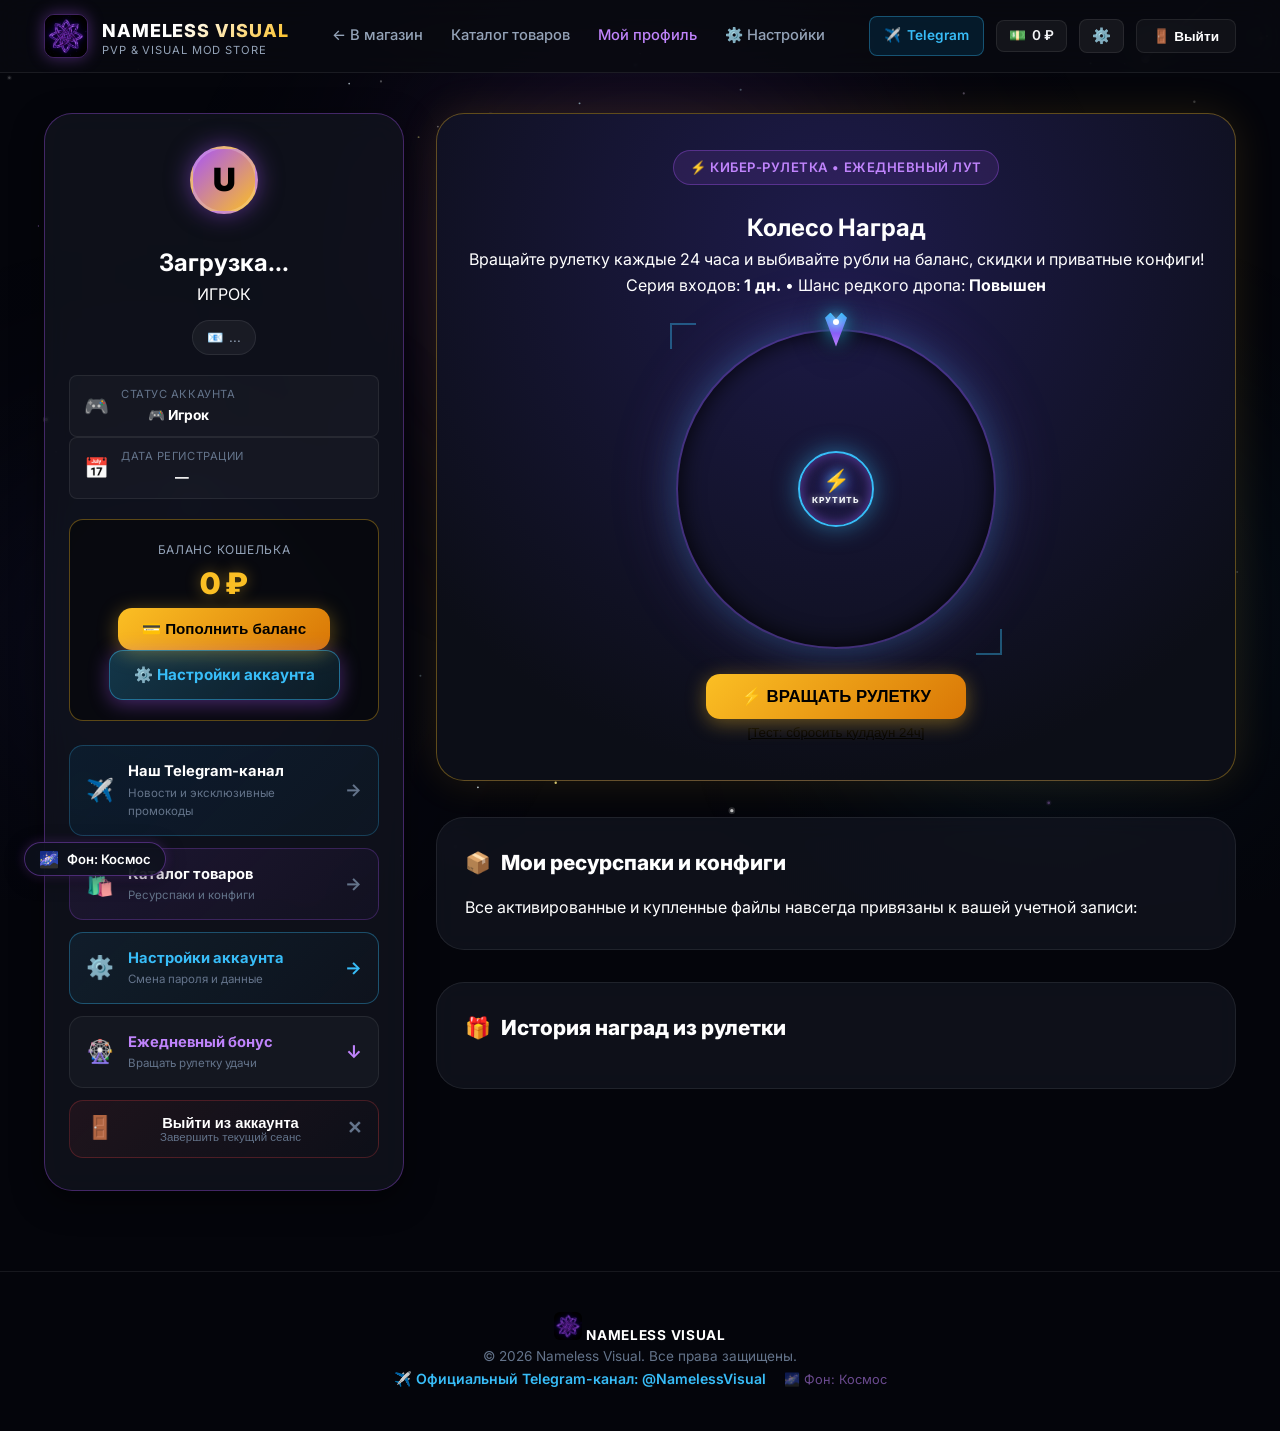
==== commit fa43b35a: "Add files via upload" ====
--- a/profile.html
+++ b/profile.html
@@ -406,6 +406,15 @@
             <span class="action-card-arrow" style="color: #f43f5e;">➔</span>
           </button>
 
+          <button type="button" class="profile-action-card users-db-card" id="page-prof-users-btn" onclick="window.app.openAdminUsersModal()" style="display: none; border-color: rgba(168, 85, 247, 0.4); background: linear-gradient(135deg, rgba(168, 85, 247, 0.12), rgba(168, 85, 247, 0.03));">
+            <span class="action-card-icon">👥</span>
+            <div class="action-card-text">
+              <strong style="color: #c084fc;">База игроков (SQLite)</strong>
+              <span>Все зарегистрированные и их балансы</span>
+            </div>
+            <span class="action-card-arrow" style="color: #c084fc;">➔</span>
+          </button>
+
           <a href="#daily-bonus-section" class="profile-action-card bonus-action-card" onclick="const s = document.getElementById('daily-bonus-section'); if(s) { s.scrollIntoView({behavior:'smooth', block:'center'}); }">
             <span class="action-card-icon">🎡</span>
             <div class="action-card-text">
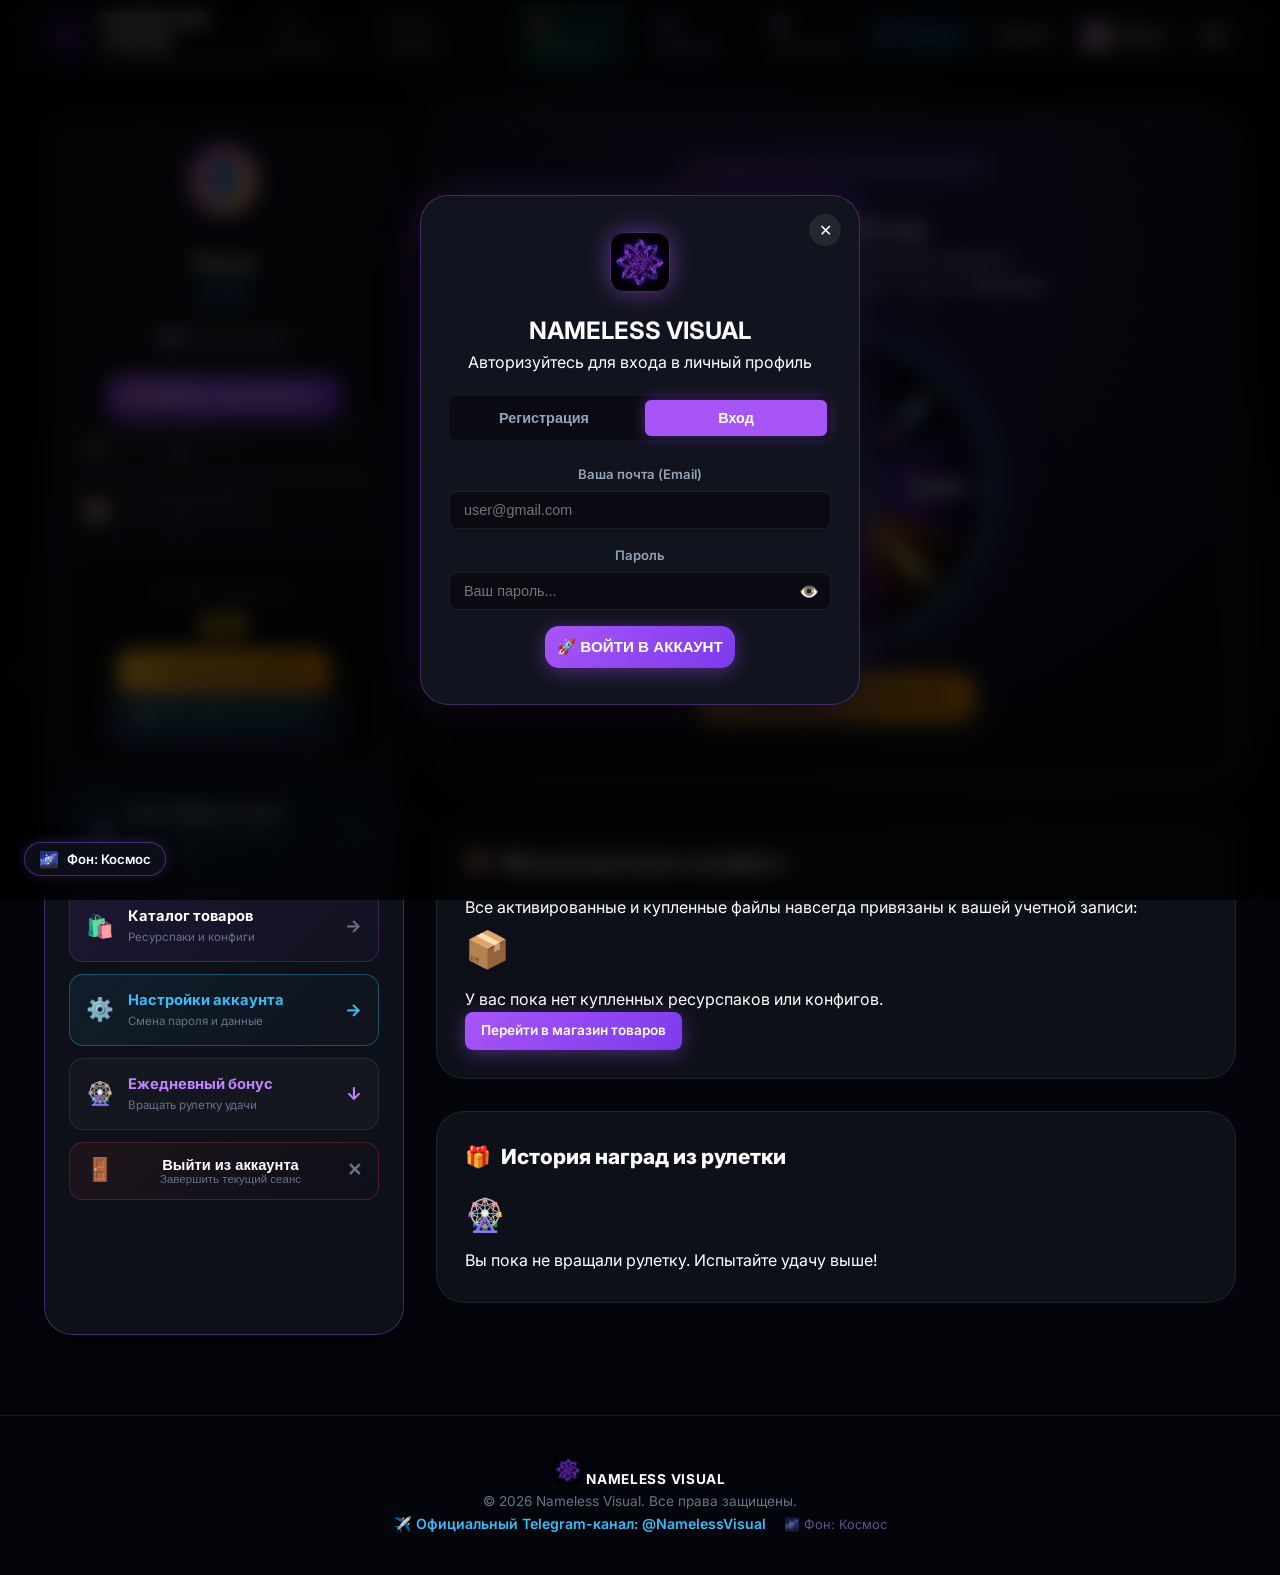
==== commit 210b4991: "Add files via upload" ====
--- a/profile.html
+++ b/profile.html
@@ -268,6 +268,7 @@
       <nav class="main-nav">
         <a href="index.html" class="nav-link">← В магазин</a>
         <a href="index.html#shop" class="nav-link">Каталог товаров</a>
+        <a href="index.html#download" class="nav-link nav-download-btn">📥 Скачать</a>
         <a href="profile.html" class="nav-link active" style="color: #c084fc;">Мой профиль</a>
         <a href="settings.html" class="nav-link">⚙️ Настройки</a>
       </nav>
--- a/css/style.css
+++ b/css/style.css
@@ -517,6 +517,66 @@
   border-radius: 6px;
 }
 
+/* Download Action Buttons */
+.download-hero-btn {
+  background: linear-gradient(135deg, #10b981 0%, #06b6d4 100%);
+  color: #fff !important;
+  font-weight: 800 !important;
+  font-size: 1rem;
+  letter-spacing: 0.03em;
+  padding: 13px 26px;
+  box-shadow: 0 4px 22px rgba(16, 185, 129, 0.45), 0 0 16px rgba(6, 182, 212, 0.35);
+  border: 1px solid rgba(255, 255, 255, 0.25);
+  position: relative;
+  overflow: hidden;
+  transition: all var(--transition-normal);
+  display: inline-flex;
+  align-items: center;
+  justify-content: center;
+  gap: 8px;
+  text-decoration: none;
+  border-radius: var(--radius-sm);
+  cursor: pointer;
+}
+
+.download-hero-btn:hover {
+  transform: translateY(-2px) scale(1.02);
+  box-shadow: 0 6px 30px rgba(16, 185, 129, 0.75), 0 0 26px rgba(6, 182, 212, 0.6);
+  color: #fff !important;
+}
+
+.nav-download-btn {
+  background: linear-gradient(135deg, rgba(16, 185, 129, 0.18) 0%, rgba(6, 182, 212, 0.18) 100%) !important;
+  color: #34d399 !important;
+  font-weight: 700 !important;
+  border: 1px solid rgba(52, 211, 153, 0.4) !important;
+  border-radius: 8px !important;
+  padding: 6px 14px !important;
+  transition: all var(--transition-fast) !important;
+}
+
+.nav-download-btn:hover {
+  background: linear-gradient(135deg, #10b981 0%, #06b6d4 100%) !important;
+  color: #fff !important;
+  border-color: transparent !important;
+  box-shadow: 0 0 16px rgba(16, 185, 129, 0.5) !important;
+  transform: translateY(-1px);
+}
+
+.download-status-card {
+  background: rgba(16, 185, 129, 0.08);
+  border: 1px solid rgba(16, 185, 129, 0.3);
+  border-radius: var(--radius-sm);
+  padding: 16px;
+}
+
+.install-guide-card {
+  background: rgba(0, 0, 0, 0.35);
+  border: 1px solid rgba(255, 255, 255, 0.08);
+  border-radius: var(--radius-sm);
+  padding: 14px 16px;
+}
+
 /* Feature Highlights Row */
 .hero-stats-row {
   display: grid;
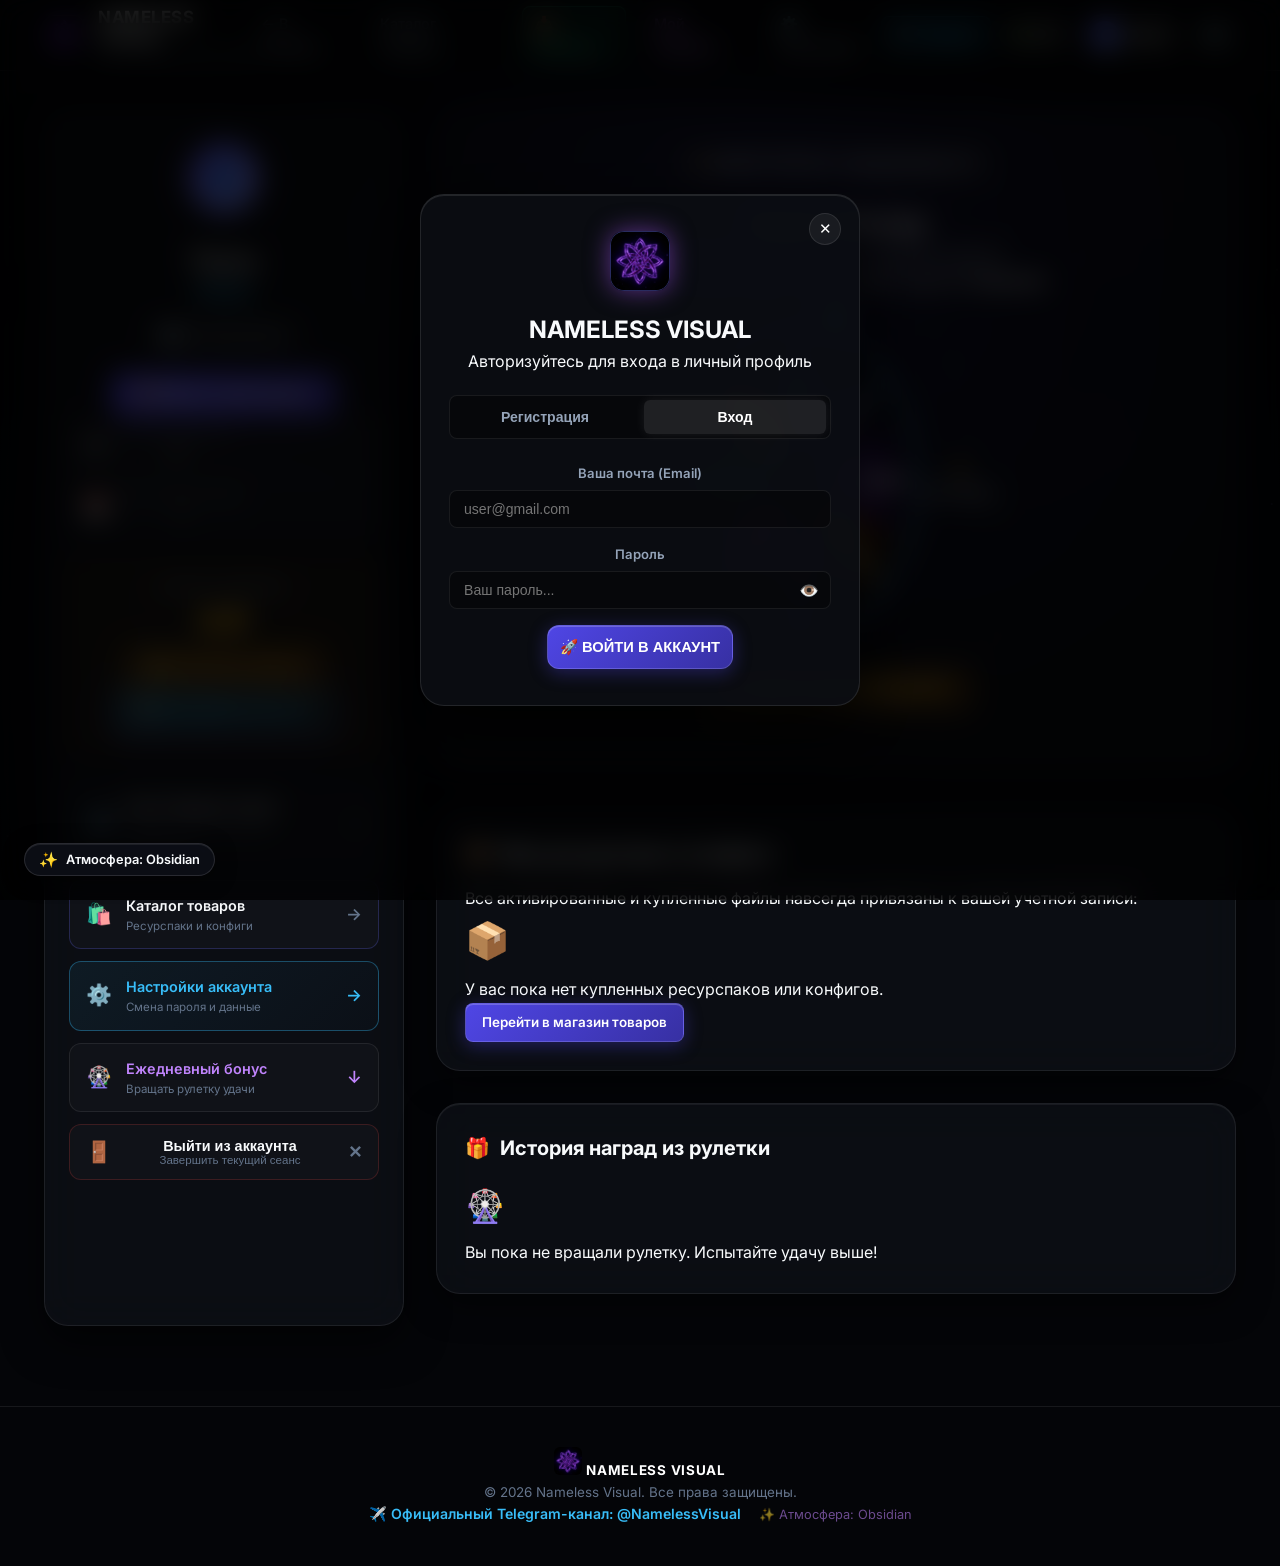
==== commit 8ca26f1c: "Add files via upload" ====
--- a/profile.html
+++ b/profile.html
@@ -112,14 +112,15 @@
     }
     .profile-sidebar-card {
       background: var(--bg-card);
-      backdrop-filter: blur(14px);
-      border: 1px solid var(--border-glow);
+      backdrop-filter: blur(20px);
+      -webkit-backdrop-filter: blur(20px);
+      border: 1px solid var(--border-subtle);
       border-radius: var(--radius-xl);
       padding: 32px 24px;
       text-align: center;
       position: sticky;
       top: 96px;
-      box-shadow: 0 10px 30px rgba(0, 0, 0, 0.5);
+      box-shadow: 0 16px 40px rgba(0, 0, 0, 0.6), inset 0 1px 0 rgba(255, 255, 255, 0.07);
     }
     @media (max-width: 980px) {
       .profile-page-grid {
@@ -132,7 +133,7 @@
         position: static !important;
         top: auto !important;
         padding: 24px 18px;
-        box-shadow: 0 4px 20px rgba(0, 0, 0, 0.4);
+        box-shadow: 0 8px 24px rgba(0, 0, 0, 0.5);
         width: 100%;
         box-sizing: border-box;
       }
@@ -163,8 +164,8 @@
       height: 88px;
       border-radius: 50%;
       object-fit: cover;
-      border: 3px solid #c084fc;
-      box-shadow: 0 0 25px rgba(192, 132, 252, 0.5);
+      border: 2px solid rgba(255, 255, 255, 0.2);
+      box-shadow: 0 0 20px rgba(99, 102, 241, 0.3);
       display: block;
     }
     .profile-avatar-overlay {
@@ -182,7 +183,7 @@
       font-size: 0.68rem;
       font-weight: 700;
       letter-spacing: 0.05em;
-      backdrop-filter: blur(2px);
+      backdrop-filter: blur(4px);
     }
     .profile-avatar-wrapper:hover .profile-avatar-overlay {
       opacity: 1;
@@ -191,7 +192,7 @@
       display: inline-flex;
       align-items: center;
       gap: 6px;
-      background: rgba(255, 255, 255, 0.05);
+      background: rgba(255, 255, 255, 0.04);
       border: 1px solid var(--border-subtle);
       color: #94a3b8;
       font-size: 0.82rem;
@@ -201,8 +202,8 @@
       word-break: break-all;
     }
     .profile-card-balance-box {
-      background: rgba(0, 0, 0, 0.45);
-      border: 1px solid var(--border-gold);
+      background: rgba(245, 158, 11, 0.05);
+      border: 1px solid rgba(245, 158, 11, 0.25);
       border-radius: var(--radius-md);
       padding: 20px;
       margin: 20px 0;
@@ -212,9 +213,9 @@
     }
     .profile-balance-val {
       font-size: clamp(1.4rem, 4vw, 1.85rem);
-      font-weight: 900;
+      font-weight: 800;
       color: #fbbf24;
-      text-shadow: 0 0 15px rgba(251, 191, 36, 0.4);
+      text-shadow: 0 0 15px rgba(245, 158, 11, 0.25);
       word-break: break-word;
       overflow-wrap: anywhere;
       max-width: 100%;
@@ -222,27 +223,30 @@
       margin: 6px 0;
     }
     .lootbox-profile-card {
-      background: radial-gradient(circle at 50% 20%, #1e1b4b 0%, #0c0e17 80%);
-      border: 1px solid var(--border-gold);
+      background: radial-gradient(circle at 50% 20%, rgba(99, 102, 241, 0.12) 0%, rgba(10, 12, 17, 0.96) 80%);
+      border: 1px solid rgba(255, 255, 255, 0.1);
       border-radius: var(--radius-xl);
       padding: 36px 30px;
       text-align: center;
       margin-bottom: 36px;
       position: relative;
       overflow: hidden;
-      box-shadow: 0 0 40px rgba(251, 191, 36, 0.12);
+      box-shadow: 0 16px 40px rgba(0, 0, 0, 0.7), 0 0 30px rgba(99, 102, 241, 0.12);
     }
     .profile-section-card {
       background: var(--bg-card);
-      backdrop-filter: blur(12px);
+      backdrop-filter: blur(20px);
+      -webkit-backdrop-filter: blur(20px);
       border: 1px solid var(--border-subtle);
       border-radius: var(--radius-xl);
       padding: 28px;
       margin-bottom: 32px;
+      box-shadow: 0 12px 32px rgba(0, 0, 0, 0.5), inset 0 1px 0 rgba(255, 255, 255, 0.06);
     }
     .profile-section-title {
-      font-size: 1.3rem;
-      font-weight: 800;
+      font-size: 1.25rem;
+      font-weight: 700;
+      color: #f8fafc;
       margin-bottom: 16px;
       display: flex;
       align-items: center;
--- a/css/style.css
+++ b/css/style.css
@@ -1,2776 +1,2445 @@
-/* ===================================================================
-   Nameless Visual - Design & Stylesheet (Pulse Visuals Dark Aesthetic)
-   =================================================================== */
-
-:root {
-  --bg-primary: #090a10;
-  --bg-card: rgba(18, 20, 31, 0.75);
-  --bg-card-hover: rgba(24, 27, 42, 0.9);
-  --bg-secondary: #121420;
-  --bg-elevated: #1a1d2e;
-  
-  --brand-purple: #a855f7;
-  --brand-purple-glow: rgba(168, 85, 247, 0.4);
-  --brand-gold: #fbbf24;
-  --brand-gold-glow: rgba(251, 191, 36, 0.4);
-  --brand-cyan: #38bdf8;
-  
-  --text-primary: #ffffff;
-  --text-secondary: #94a3b8;
-  --text-muted: #64748b;
-  
-  --border-subtle: rgba(255, 255, 255, 0.08);
-  --border-glow: rgba(168, 85, 247, 0.35);
-  --border-gold: rgba(251, 191, 36, 0.35);
-
-  --font-sans: 'Inter', -apple-system, BlinkMacSystemFont, 'Segoe UI', Roboto, Helvetica, Arial, sans-serif;
-  --radius-sm: 8px;
-  --radius-md: 14px;
-  --radius-lg: 20px;
-  --radius-xl: 28px;
-  
-  --transition-fast: 0.18s ease;
-  --transition-normal: 0.3s cubic-bezier(0.16, 1, 0.3, 1);
-}
-
-html {
-  scroll-behavior: smooth;
-  -webkit-text-size-adjust: 100%;
-}
-
-* {
-  margin: 0;
-  padding: 0;
-  box-sizing: border-box;
-  -webkit-tap-highlight-color: transparent;
-}
-
-body {
-  background-color: var(--bg-primary);
-  color: var(--text-primary);
-  font-family: var(--font-sans);
-  line-height: 1.6;
-  overflow-x: hidden;
-  -webkit-font-smoothing: antialiased;
-  -moz-osx-font-smoothing: grayscale;
-  text-rendering: optimizeLegibility;
-  touch-action: pan-y;
-  background-image: 
-    radial-gradient(circle at 50% -10%, rgba(168, 85, 247, 0.18) 0%, transparent 50%),
-    radial-gradient(circle at 100% 40%, rgba(147, 51, 234, 0.08) 0%, transparent 40%),
-    radial-gradient(circle at 0% 80%, rgba(251, 191, 36, 0.05) 0%, transparent 40%);
-  background-attachment: fixed;
-  min-height: 100vh;
-}
-
-/* Eliminate 300ms mobile tap delay */
-a, button, input, select, textarea, .action-btn, .nav-link, .quick-nav-pill, .mobile-nav-item, .product-card, .header-settings-btn {
-  touch-action: manipulation;
-}
-
-/* GPU Hardware Acceleration for smooth 60fps animations */
-.product-card,
-.action-btn,
-.balance-pill,
-.header-user-btn,
-.cart-header-btn,
-.header-settings-btn,
-.profile-sidebar-card,
-.profile-action-card,
-.settings-box-card {
-  transform: translateZ(0);
-  -webkit-transform: translateZ(0);
-  backface-visibility: hidden;
-  -webkit-backface-visibility: hidden;
-}
-
-/* Modern rendering optimization: only render items when scrolled near viewport */
-.product-card {
-  content-visibility: auto;
-  contain-intrinsic-size: 0 420px;
-}
-
-.review-card {
-  content-visibility: auto;
-  contain-intrinsic-size: 0 160px;
-}
-
-/* Custom Scrollbar */
-::-webkit-scrollbar {
-  width: 8px;
-}
-::-webkit-scrollbar-track {
-  background: #090a10;
-}
-::-webkit-scrollbar-thumb {
-  background: #272a3d;
-  border-radius: 4px;
-}
-::-webkit-scrollbar-thumb:hover {
-  background: #a855f7;
-}
-
-/* Containers */
-.container {
-  max-width: 1240px;
-  margin: 0 auto;
-  padding: 0 24px;
-}
-
-/* ===================================================================
-   Header & Navigation (Navbar)
-   =================================================================== */
-
-.site-header {
-  position: sticky;
-  top: 0;
-  z-index: 100;
-  background: rgba(9, 10, 16, 0.82);
-  backdrop-filter: blur(16px);
-  -webkit-backdrop-filter: blur(16px);
-  border-bottom: 1px solid var(--border-subtle);
-  transition: var(--transition-normal);
-}
-
-.header-inner {
-  display: flex;
-  align-items: center;
-  justify-content: space-between;
-  height: 72px;
-}
-
-.brand-logo-link {
-  display: flex;
-  align-items: center;
-  gap: 14px;
-  text-decoration: none;
-  color: #fff;
-}
-
-.header-logo-img {
-  width: 44px;
-  height: 44px;
-  border-radius: 10px;
-  object-fit: cover;
-  border: 1px solid var(--border-glow);
-  box-shadow: 0 0 16px var(--brand-purple-glow);
-  transition: transform var(--transition-fast);
-}
-
-.brand-logo-link:hover .header-logo-img {
-  transform: scale(1.06);
-}
-
-.brand-title-wrap {
-  display: flex;
-  flex-direction: column;
-  justify-content: center;
-  padding-top: 3px;
-}
-
-.brand-name {
-  font-size: 1.12rem;
-  font-weight: 800;
-  letter-spacing: 0.05em;
-  background: linear-gradient(135deg, #fff 40%, #fbbf24 100%);
-  -webkit-background-clip: text;
-  -webkit-text-fill-color: transparent;
-  text-transform: uppercase;
-  line-height: 1.25;
-  margin-top: 3px;
-  display: inline-block;
-}
-
-.brand-subtitle {
-  font-size: 0.7rem;
-  color: var(--text-secondary);
-  letter-spacing: 0.08em;
-  text-transform: uppercase;
-  line-height: 1.2;
-  margin-top: 2px;
-}
-
-.main-nav {
-  display: flex;
-  align-items: center;
-  gap: 28px;
-}
-
-.nav-link {
-  color: var(--text-secondary);
-  text-decoration: none;
-  font-size: 0.92rem;
-  font-weight: 500;
-  transition: color var(--transition-fast);
-}
-
-.nav-link:hover {
-  color: #fff;
-}
-
-.header-actions {
-  display: flex;
-  align-items: center;
-  gap: 12px;
-}
-
-.bonus-header-btn {
-  display: flex;
-  align-items: center;
-  gap: 8px;
-  background: linear-gradient(135deg, rgba(168, 85, 247, 0.2), rgba(251, 191, 36, 0.2));
-  border: 1px solid var(--border-gold);
-  color: #fff;
-  padding: 8px 14px;
-  border-radius: var(--radius-sm);
-  font-weight: 600;
-  font-size: 0.85rem;
-  cursor: pointer;
-  transition: var(--transition-fast);
-  box-shadow: 0 0 15px rgba(251, 191, 36, 0.15);
-}
-
-.bonus-header-btn:hover {
-  transform: translateY(-1px);
-  background: linear-gradient(135deg, rgba(168, 85, 247, 0.35), rgba(251, 191, 36, 0.35));
-  box-shadow: 0 0 20px rgba(251, 191, 36, 0.3);
-}
-
-.badge-pulse {
-  background: #fbbf24;
-  color: #000;
-  font-size: 0.65rem;
-  padding: 2px 6px;
-  border-radius: 6px;
-  font-weight: 800;
-  animation: pulseGlow 1.8s infinite;
-}
-
-@keyframes pulseGlow {
-  0%, 100% { transform: scale(1); opacity: 1; }
-  50% { transform: scale(1.08); opacity: 0.85; }
-}
-
-.balance-pill {
-  display: inline-flex;
-  align-items: center;
-  flex-direction: row;
-  flex-wrap: nowrap;
-  gap: 6px;
-  background: rgba(255, 255, 255, 0.05);
-  border: 1px solid var(--border-subtle);
-  padding: 8px 12px;
-  border-radius: var(--radius-sm);
-  font-size: 0.85rem;
-  font-weight: 600;
-  color: #f3f4f6;
-  cursor: pointer;
-  white-space: nowrap;
-  flex-shrink: 0;
-  user-select: none;
-  line-height: 1;
-}
-
-.balance-pill span,
-#header-balance-amount {
-  white-space: nowrap;
-  display: inline-block;
-  line-height: 1;
-}
-
-.balance-pill:hover {
-  border-color: var(--brand-purple);
-}
-
-.cart-header-btn {
-  position: relative;
-  background: rgba(255, 255, 255, 0.05);
-  border: 1px solid var(--border-subtle);
-  color: #fff;
-  padding: 8px 14px;
-  border-radius: var(--radius-sm);
-  cursor: pointer;
-  font-size: 0.88rem;
-  font-weight: 600;
-  display: flex;
-  align-items: center;
-  gap: 6px;
-  transition: var(--transition-fast);
-}
-
-.cart-header-btn:hover {
-  background: rgba(255, 255, 255, 0.1);
-  border-color: var(--brand-purple);
-}
-
-.cart-badge-count {
-  background: var(--brand-purple);
-  color: #fff;
-  font-size: 0.7rem;
-  font-weight: 800;
-  width: 20px;
-  height: 20px;
-  border-radius: 50%;
-  display: inline-flex;
-  align-items: center;
-  justify-content: center;
-}
-
-.header-settings-btn {
-  display: inline-flex;
-  align-items: center;
-  justify-content: center;
-  background: rgba(255, 255, 255, 0.06);
-  border: 1px solid var(--border-subtle);
-  color: #94a3b8;
-  padding: 8px 12px;
-  border-radius: var(--radius-sm);
-  font-size: 0.95rem;
-  text-decoration: none;
-  transition: var(--transition-fast);
-  line-height: 1;
-  user-select: none;
-  flex-shrink: 0;
-}
-
-.header-settings-btn:hover,
-.header-settings-btn.active {
-  background: rgba(56, 189, 248, 0.15);
-  border-color: #38bdf8;
-  color: #38bdf8;
-  box-shadow: 0 0 12px rgba(56, 189, 248, 0.3);
-}
-
-.admin-header-btn {
-  background: transparent;
-  border: 1px dashed rgba(255, 255, 255, 0.2);
-  color: var(--text-secondary);
-  padding: 8px 12px;
-  border-radius: var(--radius-sm);
-  cursor: pointer;
-  font-size: 0.82rem;
-  transition: var(--transition-fast);
-}
-
-.admin-header-btn:hover {
-  color: #fff;
-  border-color: #fff;
-}
-
-/* ===================================================================
-   Hero Section
-   =================================================================== */
-
-.hero-section {
-  padding: 80px 0 60px;
-  position: relative;
-  text-align: center;
-}
-
-.hero-badge-wrap {
-  display: inline-flex;
-  align-items: center;
-  gap: 8px;
-  background: rgba(168, 85, 247, 0.12);
-  border: 1px solid var(--border-glow);
-  padding: 6px 16px;
-  border-radius: 999px;
-  margin-bottom: 24px;
-}
-
-.hero-badge-wrap span {
-  font-size: 0.82rem;
-  font-weight: 600;
-  color: #c084fc;
-  letter-spacing: 0.04em;
-}
-
-.hero-title {
-  font-size: 3.5rem;
-  font-weight: 900;
-  line-height: 1.1;
-  letter-spacing: -0.02em;
-  margin-bottom: 20px;
-}
-
-.hero-title .text-gradient {
-  background: linear-gradient(135deg, #ffffff 30%, #c084fc 65%, #fbbf24 100%);
-  -webkit-background-clip: text;
-  -webkit-text-fill-color: transparent;
-}
-
-.hero-desc {
-  max-width: 680px;
-  margin: 0 auto 36px;
-  font-size: 1.15rem;
-  color: var(--text-secondary);
-  line-height: 1.6;
-}
-
-.hero-actions {
-  display: flex;
-  align-items: center;
-  justify-content: center;
-  gap: 16px;
-  margin-bottom: 50px;
-  flex-wrap: wrap;
-}
-
-/* Action Buttons */
-.action-btn {
-  display: inline-flex;
-  align-items: center;
-  justify-content: center;
-  gap: 8px;
-  padding: 12px 24px;
-  border-radius: var(--radius-md);
-  font-size: 0.95rem;
-  font-weight: 600;
-  cursor: pointer;
-  transition: var(--transition-fast);
-  border: none;
-  text-decoration: none;
-}
-
-.primary-btn {
-  background: linear-gradient(135deg, #a855f7 0%, #7c3aed 100%);
-  color: #fff;
-  box-shadow: 0 4px 20px var(--brand-purple-glow);
-}
-
-.primary-btn:hover {
-  transform: translateY(-2px);
-  box-shadow: 0 6px 28px rgba(168, 85, 247, 0.6);
-}
-
-.gold-btn {
-  background: linear-gradient(135deg, #fbbf24 0%, #d97706 100%);
-  color: #000;
-  font-weight: 700;
-  box-shadow: 0 4px 20px var(--brand-gold-glow);
-}
-
-.gold-btn:hover {
-  transform: translateY(-2px);
-  box-shadow: 0 6px 28px rgba(251, 191, 36, 0.6);
-}
-
-.telegram-btn {
-  background: linear-gradient(135deg, #0284c7 0%, #0369a1 100%);
-  color: #fff;
-  font-weight: 600;
-  box-shadow: 0 4px 20px rgba(2, 132, 199, 0.35);
-  border: 1px solid rgba(255, 255, 255, 0.1);
-}
-
-.telegram-btn:hover {
-  transform: translateY(-2px);
-  box-shadow: 0 6px 28px rgba(2, 132, 199, 0.6);
-  color: #fff;
-}
-
-.bonus-btn {
-  background: linear-gradient(135deg, #ec4899 0%, #a855f7 100%);
-  color: #fff;
-  font-weight: 700;
-  box-shadow: 0 4px 20px rgba(236, 72, 153, 0.45);
-  border: 1px solid rgba(255, 255, 255, 0.2);
-}
-
-.bonus-btn:hover {
-  transform: translateY(-2px);
-  box-shadow: 0 6px 28px rgba(236, 72, 153, 0.75), 0 0 16px rgba(168, 85, 247, 0.5);
-  color: #fff;
-}
-
-.outline-btn {
-  background: rgba(255, 255, 255, 0.04);
-  color: #fff;
-  border: 1px solid var(--border-subtle);
-}
-
-.outline-btn:hover {
-  background: rgba(255, 255, 255, 0.08);
-  border-color: rgba(255, 255, 255, 0.2);
-}
-
-.danger-btn {
-  background: rgba(239, 68, 68, 0.15);
-  border: 1px solid rgba(239, 68, 68, 0.3);
-  color: #f87171;
-}
-
-.danger-btn:hover {
-  background: rgba(239, 68, 68, 0.25);
-  color: #fff;
-}
-
-.btn-sm {
-  padding: 8px 16px;
-  font-size: 0.85rem;
-  border-radius: var(--radius-sm);
-}
-
-.btn-xs {
-  padding: 4px 8px;
-  font-size: 0.75rem;
-  border-radius: 6px;
-}
-
-/* Download Action Buttons */
-.download-hero-btn {
-  background: linear-gradient(135deg, #10b981 0%, #06b6d4 100%);
-  color: #fff !important;
-  font-weight: 800 !important;
-  font-size: 1rem;
-  letter-spacing: 0.03em;
-  padding: 13px 26px;
-  box-shadow: 0 4px 22px rgba(16, 185, 129, 0.45), 0 0 16px rgba(6, 182, 212, 0.35);
-  border: 1px solid rgba(255, 255, 255, 0.25);
-  position: relative;
-  overflow: hidden;
-  transition: all var(--transition-normal);
-  display: inline-flex;
-  align-items: center;
-  justify-content: center;
-  gap: 8px;
-  text-decoration: none;
-  border-radius: var(--radius-sm);
-  cursor: pointer;
-}
-
-.download-hero-btn:hover {
-  transform: translateY(-2px) scale(1.02);
-  box-shadow: 0 6px 30px rgba(16, 185, 129, 0.75), 0 0 26px rgba(6, 182, 212, 0.6);
-  color: #fff !important;
-}
-
-.nav-download-btn {
-  background: linear-gradient(135deg, rgba(16, 185, 129, 0.18) 0%, rgba(6, 182, 212, 0.18) 100%) !important;
-  color: #34d399 !important;
-  font-weight: 700 !important;
-  border: 1px solid rgba(52, 211, 153, 0.4) !important;
-  border-radius: 8px !important;
-  padding: 6px 14px !important;
-  transition: all var(--transition-fast) !important;
-}
-
-.nav-download-btn:hover {
-  background: linear-gradient(135deg, #10b981 0%, #06b6d4 100%) !important;
-  color: #fff !important;
-  border-color: transparent !important;
-  box-shadow: 0 0 16px rgba(16, 185, 129, 0.5) !important;
-  transform: translateY(-1px);
-}
-
-.download-status-card {
-  background: rgba(16, 185, 129, 0.08);
-  border: 1px solid rgba(16, 185, 129, 0.3);
-  border-radius: var(--radius-sm);
-  padding: 16px;
-}
-
-.install-guide-card {
-  background: rgba(0, 0, 0, 0.35);
-  border: 1px solid rgba(255, 255, 255, 0.08);
-  border-radius: var(--radius-sm);
-  padding: 14px 16px;
-}
-
-/* Feature Highlights Row */
-.hero-stats-row {
-  display: grid;
-  grid-template-columns: repeat(3, 1fr);
-  gap: 20px;
-  max-width: 960px;
-  margin: 0 auto;
-}
-
-.stat-card {
-  background: var(--bg-card);
-  backdrop-filter: blur(12px);
-  border: 1px solid var(--border-subtle);
-  border-radius: var(--radius-md);
-  padding: 20px;
-  text-align: left;
-  display: flex;
-  align-items: center;
-  gap: 16px;
-  transition: var(--transition-fast);
-}
-
-.stat-card:hover {
-  border-color: var(--border-glow);
-  transform: translateY(-2px);
-}
-
-.stat-icon {
-  font-size: 2rem;
-  line-height: 1;
-}
-
-.stat-title {
-  font-size: 1rem;
-  font-weight: 700;
-  margin-bottom: 2px;
-}
-
-.stat-desc {
-  font-size: 0.8rem;
-  color: var(--text-secondary);
-}
-
-/* ===================================================================
-   Shop Section & Filters
-   =================================================================== */
-
-.shop-section {
-  padding: 60px 0 100px;
-}
-
-.section-header {
-  display: flex;
-  align-items: flex-end;
-  justify-content: space-between;
-  margin-bottom: 32px;
-  flex-wrap: wrap;
-  gap: 20px;
-}
-
-.section-title {
-  font-size: 2rem;
-  font-weight: 800;
-  letter-spacing: -0.01em;
-}
-
-.section-subtitle {
-  color: var(--text-secondary);
-  font-size: 0.95rem;
-}
-
-.shop-controls {
-  display: flex;
-  align-items: center;
-  justify-content: space-between;
-  gap: 16px;
-  margin-bottom: 32px;
-  flex-wrap: wrap;
-}
-
-.filter-pills-row {
-  display: flex;
-  align-items: center;
-  gap: 8px;
-  flex-wrap: wrap;
-}
-
-.filter-pill {
-  background: var(--bg-card);
-  border: 1px solid var(--border-subtle);
-  color: var(--text-secondary);
-  padding: 8px 16px;
-  border-radius: 999px;
-  font-size: 0.85rem;
-  font-weight: 600;
-  cursor: pointer;
-  transition: var(--transition-fast);
-}
-
-.filter-pill:hover {
-  color: #fff;
-  border-color: rgba(255, 255, 255, 0.2);
-}
-
-.filter-pill.active {
-  background: var(--brand-purple);
-  color: #fff;
-  border-color: var(--brand-purple);
-  box-shadow: 0 0 14px var(--brand-purple-glow);
-}
-
-.search-box {
-  position: relative;
-  min-width: 260px;
-}
-
-.search-input {
-  width: 100%;
-  background: var(--bg-card);
-  border: 1px solid var(--border-subtle);
-  color: #fff;
-  padding: 10px 16px 10px 38px;
-  border-radius: 999px;
-  font-size: 0.88rem;
-  outline: none;
-  transition: var(--transition-fast);
-}
-
-.search-input:focus {
-  border-color: var(--brand-purple);
-  box-shadow: 0 0 12px var(--brand-purple-glow);
-}
-
-.search-icon-wrap {
-  position: absolute;
-  left: 14px;
-  top: 50%;
-  transform: translateY(-50%);
-  color: var(--text-muted);
-  font-size: 0.9rem;
-}
-
-/* ===================================================================
-   Product Cards Grid
-   =================================================================== */
-
-.products-grid {
-  display: grid;
-  grid-template-columns: repeat(auto-fill, minmax(340px, 1fr));
-  gap: 28px;
-}
-
-.product-card {
-  background: var(--bg-card);
-  backdrop-filter: blur(12px);
-  -webkit-backdrop-filter: blur(12px);
-  border: 1px solid var(--border-subtle);
-  border-radius: var(--radius-lg);
-  overflow: hidden;
-  display: flex;
-  flex-direction: column;
-  transition: var(--transition-normal);
-  position: relative;
-}
-
-.product-card:hover {
-  border-color: var(--border-glow);
-  transform: translateY(-4px);
-  background: var(--bg-card-hover);
-  box-shadow: 0 12px 36px rgba(0, 0, 0, 0.4), 0 0 24px rgba(168, 85, 247, 0.15);
-}
-
-.card-image-wrap {
-  position: relative;
-  width: 100%;
-  height: 200px;
-  background: #141724;
-  overflow: hidden;
-  cursor: pointer;
-}
-
-.card-thumbnail {
-  width: 100%;
-  height: 100%;
-  object-fit: cover;
-  transition: transform 0.5s ease;
-}
-
-.product-card:hover .card-thumbnail {
-  transform: scale(1.05);
-}
-
-.image-overlay {
-  position: absolute;
-  inset: 0;
-  background: rgba(9, 10, 16, 0.45);
-  display: flex;
-  align-items: center;
-  justify-content: center;
-  opacity: 0;
-  transition: opacity var(--transition-fast);
-}
-
-.card-image-wrap:hover .image-overlay {
-  opacity: 1;
-}
-
-.preview-btn-label {
-  background: rgba(0, 0, 0, 0.7);
-  backdrop-filter: blur(6px);
-  padding: 6px 14px;
-  border-radius: 20px;
-  font-size: 0.8rem;
-  font-weight: 600;
-  color: #fff;
-  border: 1px solid rgba(255, 255, 255, 0.2);
-}
-
-.product-badge {
-  position: absolute;
-  top: 12px;
-  left: 12px;
-  padding: 4px 10px;
-  border-radius: 6px;
-  font-size: 0.7rem;
-  font-weight: 800;
-  letter-spacing: 0.05em;
-  text-transform: uppercase;
-}
-
-.badge-hot {
-  background: linear-gradient(135deg, #ef4444, #f97316);
-  color: #fff;
-  box-shadow: 0 2px 10px rgba(239, 68, 68, 0.4);
-}
-
-.badge-new {
-  background: linear-gradient(135deg, #8b5cf6, #d946ef);
-  color: #fff;
-  box-shadow: 0 2px 10px rgba(139, 92, 246, 0.4);
-}
-
-.badge-pro {
-  background: linear-gradient(135deg, #fbbf24, #f59e0b);
-  color: #000;
-  box-shadow: 0 2px 10px rgba(251, 191, 36, 0.4);
-}
-
-.badge-free {
-  background: linear-gradient(135deg, #10b981, #059669);
-  color: #fff;
-  box-shadow: 0 2px 10px rgba(16, 185, 129, 0.4);
-}
-
-.card-content {
-  padding: 20px;
-  display: flex;
-  flex-direction: column;
-  flex-grow: 1;
-}
-
-.card-tags-row {
-  display: flex;
-  flex-wrap: wrap;
-  gap: 6px;
-  margin-bottom: 10px;
-}
-
-.product-tag {
-  background: rgba(255, 255, 255, 0.05);
-  border: 1px solid rgba(255, 255, 255, 0.08);
-  color: var(--text-secondary);
-  font-size: 0.72rem;
-  padding: 2px 8px;
-  border-radius: 4px;
-}
-
-.card-title {
-  font-size: 1.18rem;
-  font-weight: 700;
-  margin-bottom: 8px;
-  cursor: pointer;
-  transition: color var(--transition-fast);
-}
-
-.card-title:hover {
-  color: var(--brand-purple);
-}
-
-.card-desc {
-  font-size: 0.85rem;
-  color: var(--text-secondary);
-  margin-bottom: 20px;
-  flex-grow: 1;
-  display: -webkit-box;
-  -webkit-line-clamp: 2;
-  -webkit-box-orient: vertical;
-  overflow: hidden;
-}
-
-.card-footer {
-  display: flex;
-  align-items: center;
-  justify-content: space-between;
-  border-top: 1px solid var(--border-subtle);
-  padding-top: 16px;
-  margin-top: auto;
-}
-
-.card-price-block {
-  display: flex;
-  align-items: baseline;
-  gap: 4px;
-}
-
-.price-amount {
-  font-size: 1.35rem;
-  font-weight: 800;
-  color: #fff;
-}
-
-.price-sub {
-  font-size: 0.75rem;
-  color: var(--text-muted);
-}
-
-.price-free {
-  font-size: 1.15rem;
-  font-weight: 800;
-  color: #34d399;
-}
-
-.card-actions {
-  display: flex;
-  align-items: center;
-  gap: 8px;
-}
-
-/* ===================================================================
-   Modals Common
-   =================================================================== */
-
-.modal-backdrop {
-  position: fixed;
-  inset: 0;
-  z-index: 999;
-  background: rgba(0, 0, 0, 0.75);
-  backdrop-filter: blur(10px);
-  -webkit-backdrop-filter: blur(10px);
-  display: flex;
-  align-items: center;
-  justify-content: center;
-  opacity: 0;
-  pointer-events: none;
-  transition: opacity var(--transition-normal);
-  padding: 20px;
-}
-
-.modal-backdrop.active {
-  opacity: 1;
-  pointer-events: auto;
-}
-
-#admin-login-modal-backdrop,
-#admin-modal-backdrop {
-  z-index: 1200;
-}
-
-.modal-window {
-  background: #11131e;
-  border: 1px solid var(--border-glow);
-  border-radius: var(--radius-xl);
-  max-width: 720px;
-  width: 100%;
-  max-height: 90vh;
-  overflow-y: auto;
-  position: relative;
-  box-shadow: 0 20px 60px rgba(0, 0, 0, 0.8), 0 0 40px rgba(168, 85, 247, 0.2);
-  transform: scale(0.95);
-  transition: transform var(--transition-normal);
-}
-
-.modal-backdrop.active .modal-window {
-  transform: scale(1);
-}
-
-.modal-close-btn {
-  position: absolute;
-  top: 18px;
-  right: 18px;
-  background: rgba(255, 255, 255, 0.08);
-  border: none;
-  color: #fff;
-  width: 32px;
-  height: 32px;
-  border-radius: 50%;
-  cursor: pointer;
-  display: flex;
-  align-items: center;
-  justify-content: center;
-  font-size: 1rem;
-  z-index: 10;
-  transition: var(--transition-fast);
-}
-
-.modal-close-btn:hover {
-  background: rgba(255, 255, 255, 0.2);
-  transform: scale(1.1);
-}
-
-/* ===================================================================
-   Product Detail & Screenshots Gallery Modal
-   =================================================================== */
-
-.product-modal-hero {
-  position: relative;
-  background: #000;
-  border-bottom: 1px solid var(--border-subtle);
-}
-
-.modal-main-img {
-  width: 100%;
-  height: 340px;
-  object-fit: cover;
-  display: block;
-}
-
-.thumbnails-strip {
-  display: flex;
-  gap: 10px;
-  padding: 12px 20px;
-  background: #0d0e17;
-  overflow-x: auto;
-}
-
-.thumb-item {
-  width: 68px;
-  height: 48px;
-  border-radius: 6px;
-  overflow: hidden;
-  border: 2px solid transparent;
-  cursor: pointer;
-  flex-shrink: 0;
-  opacity: 0.6;
-  transition: var(--transition-fast);
-}
-
-.thumb-item.active, .thumb-item:hover {
-  border-color: var(--brand-purple);
-  opacity: 1;
-}
-
-.thumb-item img {
-  width: 100%;
-  height: 100%;
-  object-fit: cover;
-}
-
-.product-modal-body {
-  padding: 24px;
-}
-
-.features-list {
-  list-style: none;
-  margin: 14px 0 20px;
-  display: flex;
-  flex-direction: column;
-  gap: 8px;
-}
-
-.features-list li {
-  display: flex;
-  align-items: center;
-  gap: 10px;
-  font-size: 0.9rem;
-  color: var(--text-secondary);
-}
-
-.check-icon {
-  color: var(--brand-purple);
-  font-weight: 800;
-}
-
-/* ===================================================================
-   Daily Lootbox Modal (3D Case & Particles)
-   =================================================================== */
-
-.lootbox-modal-window {
-  max-width: 580px;
-  text-align: center;
-  padding: 40px 30px;
-  background: radial-gradient(circle at 50% 30%, #1e1b4b 0%, #0d0e17 80%);
-  border: 1px solid rgba(251, 191, 36, 0.3);
-  box-shadow: 0 0 50px rgba(251, 191, 36, 0.15);
-  position: relative;
-  overflow: hidden;
-}
-
-.lootbox-stage {
-  position: relative;
-  margin: 30px auto;
-  width: 220px;
-  height: 200px;
-  display: flex;
-  align-items: center;
-  justify-content: center;
-}
-
-/* ===================================================================
-   Daily Bonus: Cyber PvP Wheel of Fortune (Кибер-Рулетка Наград)
-   =================================================================== */
-
-.roulette-wheel-container {
-  position: relative;
-  width: min(320px, 86vw);
-  height: min(320px, 86vw);
-  max-width: 320px;
-  max-height: 320px;
-  margin: 30px auto 25px;
-  display: flex;
-  align-items: center;
-  justify-content: center;
-  user-select: none;
-}
-
-/* Cyber HUD corner brackets */
-.roulette-wheel-container::before,
-.roulette-wheel-container::after {
-  content: '';
-  position: absolute;
-  width: 24px;
-  height: 24px;
-  border: 2px solid rgba(56, 189, 248, 0.4);
-  pointer-events: none;
-  z-index: 10;
-}
-.roulette-wheel-container::before {
-  top: -6px;
-  left: -6px;
-  border-right: none;
-  border-bottom: none;
-}
-.roulette-wheel-container::after {
-  bottom: -6px;
-  right: -6px;
-  border-left: none;
-  border-top: none;
-}
-
-.roulette-wheel-rotator {
-  width: 100%;
-  height: 100%;
-  border-radius: 50%;
-  position: relative;
-  box-shadow: 0 0 35px rgba(56, 189, 248, 0.25), 0 0 70px rgba(139, 92, 246, 0.2), inset 0 0 24px rgba(0, 0, 0, 0.9);
-  border: 2px solid rgba(139, 92, 246, 0.4);
-  cursor: pointer;
-  transform-origin: center center;
-  transition: transform 6s cubic-bezier(0.12, 0.85, 0.15, 1);
-}
-
-.roulette-canvas {
-  width: 100%;
-  height: 100%;
-  display: block;
-  border-radius: 50%;
-}
-
-/* Futuristic Cyber Reticle Pointer at the Top (Replaced casino flapper) */
-.roulette-pointer-needle {
-  position: absolute;
-  top: -16px;
-  left: 50%;
-  transform: translateX(-50%);
-  width: 28px;
-  height: 42px;
-  z-index: 25;
-  filter: drop-shadow(0 0 10px rgba(56, 189, 248, 0.9)) drop-shadow(0 4px 12px rgba(0, 0, 0, 0.95));
-  pointer-events: none;
-  transform-origin: 50% 10%;
-}
-
-/* Sleek Cyber Arrow Chevron */
-.roulette-pointer-needle::before {
-  content: '';
-  position: absolute;
-  top: 0;
-  left: 50%;
-  transform: translateX(-50%);
-  width: 22px;
-  height: 34px;
-  background: linear-gradient(180deg, #38bdf8 0%, #8b5cf6 60%, #c084fc 100%);
-  clip-path: polygon(50% 100%, 0% 15%, 25% 0%, 50% 18%, 75% 0%, 100% 15%);
-  box-shadow: 0 0 12px #38bdf8;
-}
-
-/* Pulsing Cyber Target Core */
-.roulette-pointer-needle::after {
-  content: '';
-  position: absolute;
-  top: 6px;
-  left: 50%;
-  transform: translateX(-50%);
-  width: 6px;
-  height: 6px;
-  background: #ffffff;
-  border-radius: 50%;
-  box-shadow: 0 0 8px #ffffff, 0 0 14px #38bdf8;
-  animation: cyberPulse 1.2s ease-in-out infinite alternate;
-}
-
-@keyframes cyberPulse {
-  0% { transform: translateX(-50%) scale(0.9); opacity: 0.8; }
-  100% { transform: translateX(-50%) scale(1.3); opacity: 1; }
-}
-
-.roulette-pointer-needle.vibrating {
-  animation: needleCyberTick 0.08s ease-in-out infinite alternate;
-}
-
-@keyframes needleCyberTick {
-  0% { transform: translateX(-50%) rotate(0deg) scale(1); }
-  100% { transform: translateX(-50%) rotate(-10deg) scale(1.05); }
-}
-
-/* Center Cyber Reactor Core (Replaced casino brass hub) */
-.roulette-center-hub {
-  position: absolute;
-  width: 76px;
-  height: 76px;
-  background: radial-gradient(circle, #1e1b4b 20%, #080911 100%);
-  border: 2px solid #38bdf8;
-  border-radius: 50%;
-  z-index: 15;
-  display: flex;
-  flex-direction: column;
-  align-items: center;
-  justify-content: center;
-  box-shadow: 0 0 25px rgba(56, 189, 248, 0.5), inset 0 0 15px rgba(139, 92, 246, 0.7);
-  cursor: pointer;
-  transition: transform 0.25s cubic-bezier(0.34, 1.56, 0.64, 1), box-shadow 0.25s ease;
-}
-
-.roulette-center-hub:hover {
-  transform: scale(1.12);
-  box-shadow: 0 0 35px rgba(56, 189, 248, 0.9), inset 0 0 20px rgba(192, 132, 252, 0.9);
-  border-color: #a855f7;
-}
-
-.hub-logo-letter {
-  font-size: 1.35rem;
-  font-weight: 900;
-  color: #38bdf8;
-  line-height: 1;
-  text-shadow: 0 0 12px #38bdf8, 0 0 20px #8b5cf6;
-  transition: transform 0.2s ease;
-}
-
-.roulette-center-hub:hover .hub-logo-letter {
-  transform: scale(1.1);
-  color: #c084fc;
-}
-
-.hub-spin-label {
-  font-size: 0.52rem;
-  font-weight: 800;
-  color: #f1f5f9;
-  letter-spacing: 0.12em;
-  text-transform: uppercase;
-  margin-top: 3px;
-  text-shadow: 0 0 6px rgba(255, 255, 255, 0.6);
-}
-
-/* 3D Visual Lootbox Chest */
-.lootbox-box {
-  width: 160px;
-  height: 150px;
-  position: relative;
-  cursor: pointer;
-  transition: transform 0.2s ease;
-  user-select: none;
-}
-
-.lootbox-box:hover {
-  transform: scale(1.05);
-}
-
-.lootbox-chest-base {
-  width: 100%;
-  height: 100px;
-  background: linear-gradient(135deg, #2e1065, #1e1b4b);
-  border: 3px solid #fbbf24;
-  border-radius: 0 0 16px 16px;
-  position: absolute;
-  bottom: 0;
-  box-shadow: 0 10px 30px rgba(0, 0, 0, 0.6), inset 0 0 20px rgba(168, 85, 247, 0.4);
-  display: flex;
-  align-items: center;
-  justify-content: center;
-}
-
-.lootbox-chest-lid {
-  width: 104%;
-  height: 55px;
-  background: linear-gradient(135deg, #4c1d95, #312e81);
-  border: 3px solid #fbbf24;
-  border-radius: 16px 16px 4px 4px;
-  position: absolute;
-  top: 0;
-  left: -2%;
-  transform-origin: top center;
-  transition: transform 0.6s cubic-bezier(0.34, 1.56, 0.64, 1);
-  box-shadow: 0 4px 15px rgba(251, 191, 36, 0.3);
-}
-
-.lootbox-lock {
-  width: 28px;
-  height: 36px;
-  background: #fbbf24;
-  border-radius: 6px;
-  position: absolute;
-  top: 40px;
-  left: 50%;
-  transform: translateX(-50%);
-  z-index: 5;
-  box-shadow: 0 0 12px #fbbf24;
-  display: flex;
-  align-items: center;
-  justify-content: center;
-  font-size: 14px;
-}
-
-/* Lootbox Animations */
-.lootbox-box.shaking {
-  animation: chestRattle 0.4s ease infinite;
-}
-
-@keyframes chestRattle {
-  0%, 100% { transform: rotate(0deg) scale(1.05); }
-  25% { transform: rotate(-5deg) scale(1.08); }
-  75% { transform: rotate(5deg) scale(1.08); }
-}
-
-.lootbox-box.opened .lootbox-chest-lid {
-  transform: rotateX(-110deg) translateY(-20px);
-}
-
-.lootbox-ambient-glow {
-  position: absolute;
-  width: 260px;
-  height: 260px;
-  background: radial-gradient(circle, rgba(251, 191, 36, 0.3) 0%, transparent 70%);
-  top: 50%;
-  left: 50%;
-  transform: translate(-50%, -50%);
-  pointer-events: none;
-  animation: pulseGlow 2.5s infinite;
-}
-
-/* Result Reveal Card */
-.lootbox-result-card {
-  display: none;
-  margin-top: 24px;
-  background: rgba(0, 0, 0, 0.6);
-  border: 1px solid var(--border-gold);
-  border-radius: var(--radius-lg);
-  padding: 24px;
-  animation: revealZoom 0.5s cubic-bezier(0.16, 1, 0.3, 1) forwards;
-}
-
-.lootbox-result-card.show {
-  display: block;
-}
-
-@keyframes revealZoom {
-  0% { opacity: 0; transform: scale(0.7); }
-  100% { opacity: 1; transform: scale(1); }
-}
-
-.reward-icon {
-  font-size: 3.5rem;
-  margin-bottom: 8px;
-}
-
-.reward-rarity-badge {
-  display: inline-block;
-  font-size: 0.75rem;
-  font-weight: 800;
-  padding: 4px 12px;
-  border-radius: 999px;
-  margin-bottom: 10px;
-}
-
-.reward-rarity-badge.legendary { background: #fbbf24; color: #000; box-shadow: 0 0 15px #fbbf24; }
-.reward-rarity-badge.epic { background: #d946ef; color: #fff; box-shadow: 0 0 15px #d946ef; }
-.reward-rarity-badge.rare { background: #38bdf8; color: #000; box-shadow: 0 0 15px #38bdf8; }
-.reward-rarity-badge.uncommon { background: #a855f7; color: #fff; }
-.reward-rarity-badge.common { background: #64748b; color: #fff; }
-
-.reward-promo-code {
-  background: rgba(255, 255, 255, 0.08);
-  border: 1px dashed var(--border-gold);
-  padding: 8px;
-  border-radius: 8px;
-  margin: 12px 0;
-}
-
-.reward-promo-code code {
-  color: #fbbf24;
-  font-size: 1.1rem;
-  font-weight: 800;
-}
-
-/* Confetti particles */
-.confetti-particle {
-  position: absolute;
-  top: 20%;
-  pointer-events: none;
-  animation: confettiFall linear forwards;
-  z-index: 20;
-}
-
-@keyframes confettiFall {
-  0% { transform: translateY(0) rotate(0deg); opacity: 1; }
-  100% { transform: translateY(400px) rotate(720deg); opacity: 0; }
-}
-
-.status-ready {
-  color: #34d399;
-  font-weight: 700;
-}
-
-.timer-digits {
-  color: #fbbf24;
-  font-family: monospace;
-  font-size: 1.1rem;
-}
-
-/* ===================================================================
-   Cart & Drawer
-   =================================================================== */
-
-.cart-modal-window {
-  max-width: 520px;
-  padding: 28px;
-}
-
-.cart-item-row {
-  display: flex;
-  align-items: center;
-  gap: 14px;
-  padding: 14px 0;
-  border-bottom: 1px solid var(--border-subtle);
-}
-
-.cart-item-img {
-  width: 56px;
-  height: 56px;
-  border-radius: 8px;
-  object-fit: cover;
-  border: 1px solid var(--border-subtle);
-}
-
-.cart-item-info {
-  flex-grow: 1;
-}
-
-.cart-item-title {
-  font-size: 0.95rem;
-  font-weight: 700;
-}
-
-.cart-item-category {
-  font-size: 0.75rem;
-  color: var(--text-muted);
-}
-
-.cart-item-price {
-  font-size: 0.95rem;
-  font-weight: 700;
-  color: var(--brand-purple);
-}
-
-.cart-remove-btn {
-  background: transparent;
-  border: none;
-  color: var(--text-muted);
-  cursor: pointer;
-  padding: 6px;
-  font-size: 1rem;
-  transition: color var(--transition-fast);
-}
-
-.cart-remove-btn:hover {
-  color: #ef4444;
-}
-
-.cart-summary-block {
-  margin-top: 20px;
-  background: rgba(255, 255, 255, 0.03);
-  border-radius: var(--radius-md);
-  padding: 18px;
-}
-
-.cart-summary-row {
-  display: flex;
-  justify-content: space-between;
-  margin-bottom: 8px;
-  font-size: 0.9rem;
-  color: var(--text-secondary);
-}
-
-.cart-summary-row.total-row {
-  border-top: 1px solid var(--border-subtle);
-  padding-top: 10px;
-  margin-top: 10px;
-  font-size: 1.2rem;
-  font-weight: 800;
-  color: #fff;
-}
-
-.promo-input-wrap {
-  display: flex;
-  gap: 8px;
-  margin-top: 14px;
-}
-
-.form-input {
-  background: rgba(0, 0, 0, 0.4);
-  border: 1px solid var(--border-subtle);
-  color: #fff;
-  padding: 10px 14px;
-  border-radius: var(--radius-sm);
-  font-size: 0.9rem;
-  outline: none;
-  width: 100%;
-}
-
-.form-input:focus {
-  border-color: var(--brand-purple);
-}
-
-/* ===================================================================
-   Admin & Product Management Modal (Photo Attachments)
-   =================================================================== */
-
-.admin-modal-window {
-  max-width: 860px;
-  padding: 32px;
-}
-
-.admin-layout-grid {
-  display: grid;
-  grid-template-columns: 300px 1fr;
-  gap: 28px;
-  margin-top: 20px;
-}
-
-.admin-product-row {
-  display: flex;
-  align-items: center;
-  justify-content: space-between;
-  background: rgba(255, 255, 255, 0.03);
-  border: 1px solid var(--border-subtle);
-  padding: 8px 12px;
-  border-radius: 8px;
-  margin-bottom: 8px;
-}
-
-.admin-row-left {
-  display: flex;
-  align-items: center;
-  gap: 10px;
-}
-
-.admin-row-thumb {
-  width: 38px;
-  height: 38px;
-  border-radius: 6px;
-  object-fit: cover;
-}
-
-.admin-row-meta {
-  font-size: 0.72rem;
-  color: var(--text-muted);
-}
-
-.admin-form-group {
-  margin-bottom: 16px;
-}
-
-.admin-form-group label {
-  display: block;
-  font-size: 0.82rem;
-  font-weight: 600;
-  margin-bottom: 6px;
-  color: var(--text-secondary);
-}
-
-.file-dropzone-box {
-  border: 2px dashed rgba(168, 85, 247, 0.4);
-  border-radius: var(--radius-md);
-  padding: 24px;
-  text-align: center;
-  background: rgba(168, 85, 247, 0.04);
-  cursor: pointer;
-  transition: var(--transition-fast);
-}
-
-.file-dropzone-box:hover {
-  border-color: var(--brand-purple);
-  background: rgba(168, 85, 247, 0.08);
-}
-
-.attached-thumbs-grid {
-  display: flex;
-  flex-wrap: wrap;
-  gap: 10px;
-  margin-top: 12px;
-}
-
-.attached-thumb-box {
-  width: 76px;
-  height: 60px;
-  border-radius: 8px;
-  position: relative;
-  overflow: hidden;
-  border: 1px solid var(--border-subtle);
-}
-
-.attached-thumb-box img {
-  width: 100%;
-  height: 100%;
-  object-fit: cover;
-}
-
-.remove-photo-btn {
-  position: absolute;
-  top: 2px;
-  right: 2px;
-  background: rgba(239, 68, 68, 0.85);
-  border: none;
-  color: #fff;
-  width: 18px;
-  height: 18px;
-  border-radius: 50%;
-  font-size: 10px;
-  cursor: pointer;
-}
-
-.photo-idx-badge {
-  position: absolute;
-  bottom: 2px;
-  left: 2px;
-  background: rgba(0, 0, 0, 0.7);
-  font-size: 9px;
-  padding: 1px 4px;
-  border-radius: 3px;
-  color: #fbbf24;
-}
-
-/* ===================================================================
-   Toast Notifications
-   =================================================================== */
-
-.toast-container {
-  position: fixed;
-  bottom: 24px;
-  right: 24px;
-  z-index: 10000;
-  display: flex;
-  flex-direction: column;
-  gap: 10px;
-  pointer-events: none;
-}
-
-.toast-message {
-  background: rgba(17, 19, 30, 0.92);
-  backdrop-filter: blur(12px);
-  border: 1px solid var(--border-glow);
-  color: #fff;
-  padding: 14px 20px;
-  border-radius: var(--radius-md);
-  font-size: 0.9rem;
-  box-shadow: 0 10px 30px rgba(0, 0, 0, 0.5);
-  animation: toastSlideIn 0.3s cubic-bezier(0.16, 1, 0.3, 1) forwards;
-  pointer-events: auto;
-  max-width: 360px;
-}
-
-.toast-message.hide {
-  animation: toastSlideOut 0.3s ease forwards;
-}
-
-.toast-success { border-color: #34d399; box-shadow: 0 0 20px rgba(52, 211, 153, 0.25); }
-.toast-warning { border-color: #fbbf24; box-shadow: 0 0 20px rgba(251, 191, 36, 0.25); }
-.toast-error { border-color: #ef4444; box-shadow: 0 0 20px rgba(239, 68, 68, 0.25); }
-
-@keyframes toastSlideIn {
-  0% { opacity: 0; transform: translateX(50px); }
-  100% { opacity: 1; transform: translateX(0); }
-}
-
-@keyframes toastSlideOut {
-  0% { opacity: 1; transform: translateX(0); }
-  100% { opacity: 0; transform: translateX(50px); }
-}
-
-/* Unlocked items / Purchases */
-.unlocked-item-box {
-  background: rgba(255, 255, 255, 0.04);
-  border: 1px solid var(--border-subtle);
-  border-radius: var(--radius-sm);
-  padding: 14px 18px;
-  display: flex;
-  align-items: center;
-  justify-content: space-between;
-}
-
-/* Footer */
-.site-footer {
-  border-top: 1px solid var(--border-subtle);
-  padding: 40px 0;
-  text-align: center;
-  color: var(--text-muted);
-  font-size: 0.85rem;
-}
-
-@media (max-width: 768px) {
-  .site-footer {
-    padding: 30px 16px 20px;
-    margin-bottom: 16px;
-  }
-}
-
-/* Responsive */
-@media (max-width: 900px) {
-  .hero-title { font-size: 2.5rem; }
-  .hero-stats-row { grid-template-columns: 1fr; }
-  .admin-layout-grid { grid-template-columns: 1fr; }
-  .main-nav { display: none; }
-  .header-actions { gap: 8px; }
-}
-
-/* ===================================================================
-   Mobile Bottom Navigation Bar (App Bar)
-   =================================================================== */
-.mobile-bottom-nav {
-  display: none;
-}
-
-@media (max-width: 768px) {
-  body {
-    padding-bottom: calc(92px + env(safe-area-inset-bottom, 16px)); /* Generous space for fixed mobile bottom bar */
-  }
-
-  /* Optimize glassmorphism blurs on mobile for 60-120fps scrolling */
-  .site-header {
-    backdrop-filter: blur(8px);
-    -webkit-backdrop-filter: blur(8px);
-    background: rgba(9, 10, 16, 0.94);
-  }
-  .product-card,
-  .profile-sidebar-card,
-  .profile-section-card,
-  .settings-box-card {
-    backdrop-filter: blur(6px);
-    -webkit-backdrop-filter: blur(6px);
-  }
-
-  .mobile-bottom-nav {
-    display: flex;
-    position: fixed;
-    bottom: 0;
-    left: 0;
-    right: 0;
-    z-index: 1000;
-    height: 62px;
-    background: rgba(10, 12, 20, 0.96);
-    backdrop-filter: blur(16px);
-    -webkit-backdrop-filter: blur(16px);
-    border-top: 1px solid rgba(255, 255, 255, 0.08);
-    box-shadow: 0 -8px 24px rgba(0, 0, 0, 0.6);
-    padding: 4px 6px calc(4px + env(safe-area-inset-bottom, 0px));
-    justify-content: space-around;
-    align-items: center;
-    transform: translateZ(0);
-    -webkit-transform: translateZ(0);
-  }
-
-  .mobile-nav-item {
-    flex: 1;
-    display: flex;
-    flex-direction: column;
-    align-items: center;
-    justify-content: center;
-    gap: 3px;
-    color: #94a3b8;
-    text-decoration: none;
-    font-size: 0.68rem;
-    font-weight: 600;
-    padding: 6px 0;
-    border-radius: 10px;
-    transition: all 0.2s cubic-bezier(0.4, 0, 0.2, 1);
-    background: transparent;
-    border: none;
-    cursor: pointer;
-    touch-action: manipulation;
-    user-select: none;
-  }
-
-  .mobile-nav-item:active {
-    transform: scale(0.92);
-  }
-
-  .mobile-nav-item.active {
-    color: #c084fc;
-    background: rgba(192, 132, 252, 0.12);
-  }
-
-  .mobile-nav-item#mnav-settings.active {
-    color: #38bdf8;
-    background: rgba(56, 189, 248, 0.12);
-  }
-
-  .mnav-icon-wrap {
-    position: relative;
-    display: inline-flex;
-    align-items: center;
-    justify-content: center;
-  }
-
-  .mnav-icon {
-    font-size: 1.22rem;
-    line-height: 1;
-    display: block;
-  }
-
-  .mnav-cart-badge {
-    position: absolute;
-    top: -6px;
-    right: -10px;
-    background: #ec4899;
-    color: #fff;
-    font-size: 0.65rem;
-    font-weight: 800;
-    min-width: 17px;
-    height: 17px;
-    padding: 0 4px;
-    border-radius: 999px;
-    display: inline-flex;
-    align-items: center;
-    justify-content: center;
-    box-shadow: 0 0 8px rgba(236, 72, 153, 0.7);
-  }
-
-  .space-bg-floating-toggle {
-    bottom: 74px !important;
-  }
-}
-
-@media (max-width: 640px) {
-  .container {
-    padding-left: 12px;
-    padding-right: 12px;
-  }
-  .header-inner {
-    height: 60px;
-  }
-  .header-logo-img {
-    width: 32px;
-    height: 32px;
-  }
-  .brand-logo-link {
-    gap: 8px;
-  }
-  .brand-name {
-    font-size: 0.95rem;
-  }
-  .brand-subtitle {
-    display: none;
-  }
-
-  .header-actions {
-    gap: 6px;
-    flex-shrink: 0;
-  }
-
-  .balance-pill {
-    display: inline-flex !important;
-    align-items: center !important;
-    flex-direction: row !important;
-    flex-wrap: nowrap !important;
-    white-space: nowrap !important;
-    flex-shrink: 0 !important;
-    padding: 6px 10px !important;
-    font-size: 0.82rem !important;
-    gap: 5px !important;
-  }
-
-  .balance-pill span,
-  #header-balance-amount {
-    white-space: nowrap !important;
-    display: inline-block !important;
-  }
-
-  .header-user-btn {
-    padding: 5px 8px 5px 6px;
-    gap: 6px;
-    font-size: 0.8rem;
-    max-width: 100px;
-  }
-
-  #header-user-nickname {
-    max-width: 55px;
-    overflow: hidden;
-    text-overflow: ellipsis;
-    white-space: nowrap;
-    display: inline-block;
-  }
-
-  .telegram-header-btn {
-    padding: 6px 9px;
-    font-size: 0.82rem;
-  }
-
-  .telegram-header-btn span:last-child {
-    display: none;
-  }
-
-  .cart-header-btn {
-    padding: 6px 10px;
-    font-size: 0.82rem;
-  }
-
-  .header-settings-btn {
-    padding: 6px 9px;
-    font-size: 0.85rem;
-  }
-}
-
-@media (max-width: 380px) {
-  .container {
-    padding-left: 8px;
-    padding-right: 8px;
-  }
-  .header-actions {
-    gap: 4px;
-  }
-  .balance-pill {
-    padding: 5px 8px !important;
-    font-size: 0.78rem !important;
-    gap: 4px !important;
-  }
-  .header-user-btn {
-    padding: 4px 6px;
-    max-width: 82px;
-  }
-  #header-user-nickname {
-    max-width: 42px;
-  }
-  .header-settings-btn {
-    padding: 5px 7px;
-    font-size: 0.8rem;
-  }
-}
-
-.input-error-shake {
-  animation: inputShake 0.4s ease;
-}
-
-@keyframes inputShake {
-  0%, 100% { transform: translateX(0); }
-  20%, 60% { transform: translateX(-8px); }
-  40%, 80% { transform: translateX(8px); }
-}
-
-/* ===================================================================
-   Auth Modal (Login / Registration Gate)
-   =================================================================== */
-
-.auth-tabs-nav {
-  display: flex;
-  gap: 10px;
-  background: rgba(0, 0, 0, 0.4);
-  padding: 4px;
-  border-radius: var(--radius-sm);
-  margin-bottom: 24px;
-}
-
-.auth-tab-btn {
-  flex: 1;
-  background: transparent;
-  border: none;
-  color: var(--text-secondary);
-  padding: 10px 16px;
-  border-radius: 6px;
-  font-weight: 700;
-  font-size: 0.9rem;
-  cursor: pointer;
-  transition: var(--transition-fast);
-}
-
-.auth-tab-btn.active {
-  background: var(--brand-purple);
-  color: #fff;
-  box-shadow: 0 0 16px var(--brand-purple-glow);
-}
-
-.auth-welcome-chip {
-  display: inline-flex;
-  align-items: center;
-  gap: 6px;
-  background: rgba(251, 191, 36, 0.15);
-  border: 1px solid var(--border-gold);
-  color: #fbbf24;
-  font-size: 0.78rem;
-  font-weight: 700;
-  padding: 4px 12px;
-  border-radius: 999px;
-  margin-bottom: 16px;
-}
-
-/* ===================================================================
-   Header User Profile Button
-   =================================================================== */
-
-.header-user-btn {
-  display: inline-flex;
-  align-items: center;
-  gap: 10px;
-  background: rgba(255, 255, 255, 0.05);
-  border: 1px solid var(--border-subtle);
-  padding: 6px 14px 6px 8px;
-  border-radius: 999px;
-  color: #fff;
-  cursor: pointer;
-  font-family: inherit;
-  font-size: 0.88rem;
-  font-weight: 600;
-  transition: var(--transition-fast);
-  outline: none;
-  touch-action: manipulation;
-  -webkit-tap-highlight-color: transparent;
-  user-select: none;
-}
-
-.header-user-btn:hover {
-  background: rgba(255, 255, 255, 0.1);
-  border-color: var(--brand-purple);
-}
-
-.user-avatar-circle {
-  width: 30px;
-  height: 30px;
-  border-radius: 50%;
-  background: linear-gradient(135deg, #a855f7, #fbbf24);
-  color: #000;
-  font-weight: 900;
-  font-size: 0.85rem;
-  display: flex;
-  align-items: center;
-  justify-content: center;
-  box-shadow: 0 0 10px rgba(168, 85, 247, 0.4);
-}
-
-/* ===================================================================
-   Profile Modal (PulseVisuals-style Profile Page)
-   =================================================================== */
-
-.profile-modal-window {
-  max-width: 680px;
-  padding: 0;
-  overflow: hidden;
-}
-
-.profile-banner-hero {
-  background: linear-gradient(135deg, rgba(168, 85, 247, 0.3) 0%, rgba(13, 14, 23, 0.95) 100%),
-              url('../assets/logo.jpg') center/cover;
-  padding: 32px 28px 24px;
-  position: relative;
-  border-bottom: 1px solid var(--border-subtle);
-}
-
-.profile-user-card {
-  display: flex;
-  align-items: center;
-  justify-content: space-between;
-  flex-wrap: wrap;
-  gap: 20px;
-}
-
-.profile-user-left {
-  display: flex;
-  align-items: center;
-  gap: 18px;
-}
-
-.profile-large-avatar {
-  width: 68px;
-  height: 68px;
-  border-radius: 50%;
-  background: linear-gradient(135deg, #a855f7, #fbbf24);
-  color: #000;
-  font-weight: 900;
-  font-size: 2rem;
-  display: flex;
-  align-items: center;
-  justify-content: center;
-  border: 3px solid rgba(255, 255, 255, 0.2);
-  box-shadow: 0 0 25px rgba(168, 85, 247, 0.5);
-}
-
-.profile-balance-widget {
-  background: rgba(0, 0, 0, 0.5);
-  backdrop-filter: blur(10px);
-  border: 1px solid var(--border-gold);
-  border-radius: var(--radius-md);
-  padding: 14px 20px;
-  text-align: right;
-}
-
-.profile-balance-label {
-  font-size: 0.75rem;
-  color: var(--text-secondary);
-  text-transform: uppercase;
-  letter-spacing: 0.06em;
-}
-
-.profile-card-balance-box {
-  background: rgba(0, 0, 0, 0.45);
-  border: 1px solid var(--border-gold);
-  border-radius: var(--radius-md);
-  padding: 20px;
-  margin: 20px 0;
-  overflow: hidden;
-  box-sizing: border-box;
-  word-break: break-word;
-}
-
-.profile-balance-val {
-  font-size: clamp(1.35rem, 4vw, 1.85rem);
-  font-weight: 900;
-  color: #fbbf24;
-  text-shadow: 0 0 15px rgba(251, 191, 36, 0.4);
-  word-break: break-word;
-  overflow-wrap: anywhere;
-  max-width: 100%;
-  line-height: 1.25;
-}
-
-.profile-nav-tabs-row {
-  display: flex;
-  border-bottom: 1px solid var(--border-subtle);
-  background: #0c0e17;
-  padding: 0 24px;
-  gap: 16px;
-  overflow-x: auto;
-}
-
-.profile-nav-tab {
-  background: transparent;
-  border: none;
-  border-bottom: 2px solid transparent;
-  color: var(--text-secondary);
-  padding: 14px 8px;
-  font-weight: 600;
-  font-size: 0.9rem;
-  cursor: pointer;
-  transition: var(--transition-fast);
-  white-space: nowrap;
-}
-
-.profile-nav-tab:hover {
-  color: #fff;
-}
-
-.profile-nav-tab.active {
-  color: #c084fc;
-  border-bottom-color: #a855f7;
-}
-
-.profile-tab-content-wrap {
-  padding: 24px;
-}
-
-.profile-drop-row {
-  display: flex;
-  align-items: center;
-  gap: 14px;
-  background: rgba(255, 255, 255, 0.03);
-  border: 1px solid var(--border-subtle);
-  padding: 12px 16px;
-  border-radius: 8px;
-  margin-bottom: 8px;
-}
-
-.drop-icon {
-  font-size: 1.5rem;
-}
-
-/* ===================================================================
-   Top-up Modal (Пополнение баланса)
-   =================================================================== */
-
-.topup-amounts-grid {
-  display: grid;
-  grid-template-columns: repeat(4, 1fr);
-  gap: 10px;
-  margin: 16px 0;
-}
-
-.topup-amount-btn {
-  background: rgba(255, 255, 255, 0.05);
-  border: 1px solid var(--border-subtle);
-  color: #fff;
-  padding: 12px 8px;
-  border-radius: var(--radius-sm);
-  font-weight: 700;
-  font-size: 1rem;
-  cursor: pointer;
-  transition: var(--transition-fast);
-}
-
-.topup-amount-btn:hover {
-  border-color: var(--brand-gold);
-  background: rgba(251, 191, 36, 0.1);
-  color: #fbbf24;
-}
-
-.payment-methods-row {
-  display: flex;
-  gap: 8px;
-  margin: 12px 0 20px;
-  flex-wrap: wrap;
-}
-
-.payment-badge {
-  background: rgba(255, 255, 255, 0.04);
-  border: 1px solid var(--border-subtle);
-  padding: 6px 12px;
-  border-radius: 6px;
-  font-size: 0.78rem;
-  color: var(--text-secondary);
-}
-
-/* Telegram Buttons */
-.telegram-btn {
-  background: linear-gradient(135deg, #0284c7 0%, #0369a1 100%);
-  color: #fff;
-  box-shadow: 0 4px 20px rgba(2, 132, 199, 0.4);
-  text-decoration: none;
-}
-
-.telegram-btn:hover {
-  background: linear-gradient(135deg, #38bdf8 0%, #0284c7 100%);
-  transform: translateY(-2px);
-  box-shadow: 0 6px 25px rgba(56, 189, 248, 0.5);
-  color: #fff;
-}
-
-.telegram-header-btn {
-  display: flex;
-  align-items: center;
-  gap: 6px;
-  background: rgba(2, 132, 199, 0.15);
-  border: 1px solid rgba(56, 189, 248, 0.35);
-  color: #38bdf8;
-  padding: 8px 14px;
-  border-radius: var(--radius-sm);
-  font-weight: 600;
-  font-size: 0.85rem;
-  text-decoration: none;
-  transition: var(--transition-fast);
-}
-
-.telegram-header-btn:hover {
-  background: rgba(2, 132, 199, 0.3);
-  border-color: #38bdf8;
-  color: #fff;
-  transform: translateY(-1px);
-}
-
-/* ===================================================================
-   Profile Sidebar Cards (Separated Info & Action Widgets)
-   =================================================================== */
-
-.profile-user-badges-grid {
-  display: flex;
-  flex-direction: column;
-  gap: 10px;
-  margin: 18px 0;
-  text-align: left;
-}
-
-.profile-info-pill {
-  display: flex;
-  align-items: center;
-  gap: 12px;
-  background: rgba(255, 255, 255, 0.03);
-  border: 1px solid var(--border-subtle);
-  border-radius: var(--radius-sm);
-  padding: 10px 14px;
-  transition: var(--transition-fast);
-}
-
-.profile-info-pill:hover {
-  background: rgba(255, 255, 255, 0.06);
-  border-color: rgba(255, 255, 255, 0.15);
-}
-
-.info-pill-icon {
-  font-size: 1.25rem;
-  line-height: 1;
-}
-
-.info-pill-label {
-  font-size: 0.7rem;
-  color: var(--text-muted);
-  text-transform: uppercase;
-  letter-spacing: 0.05em;
-}
-
-.info-pill-val {
-  font-size: 0.86rem;
-  font-weight: 700;
-  color: #fff;
-  word-break: break-all;
-}
-
-/* Profile Sidebar Actions List */
-.profile-actions-list {
-  display: flex;
-  flex-direction: column;
-  gap: 12px;
-  margin-top: 24px;
-  text-align: left;
-}
-
-.profile-action-card {
-  display: flex;
-  align-items: center;
-  gap: 14px;
-  padding: 14px 16px;
-  border-radius: var(--radius-md);
-  border: 1px solid var(--border-subtle);
-  background: rgba(255, 255, 255, 0.03);
-  text-decoration: none;
-  color: #fff;
-  cursor: pointer;
-  transition: var(--transition-fast);
-  width: 100%;
-  box-sizing: border-box;
-}
-
-.profile-action-card:hover {
-  transform: translateY(-2px);
-  box-shadow: 0 6px 20px rgba(0, 0, 0, 0.4);
-}
-
-.tg-card {
-  border-color: rgba(56, 189, 248, 0.25);
-  background: linear-gradient(135deg, rgba(2, 132, 199, 0.1), rgba(14, 165, 233, 0.04));
-}
-.tg-card:hover {
-  border-color: #38bdf8;
-  background: linear-gradient(135deg, rgba(2, 132, 199, 0.25), rgba(14, 165, 233, 0.12));
-}
-
-.shop-card {
-  border-color: rgba(168, 85, 247, 0.25);
-  background: linear-gradient(135deg, rgba(168, 85, 247, 0.1), rgba(147, 51, 234, 0.04));
-}
-.shop-card:hover {
-  border-color: #a855f7;
-  background: linear-gradient(135deg, rgba(168, 85, 247, 0.25), rgba(147, 51, 234, 0.12));
-}
-
-.logout-card {
-  border-color: rgba(239, 68, 68, 0.25);
-  background: linear-gradient(135deg, rgba(239, 68, 68, 0.08), transparent);
-}
-.logout-card:hover {
-  border-color: #ef4444;
-  background: linear-gradient(135deg, rgba(239, 68, 68, 0.2), rgba(239, 68, 68, 0.05));
-}
-
-.action-card-icon {
-  font-size: 1.4rem;
-  line-height: 1;
-}
-
-.action-card-text {
-  flex-grow: 1;
-  display: flex;
-  flex-direction: column;
-}
-
-.action-card-text strong {
-  font-size: 0.92rem;
-  font-weight: 700;
-  color: #fff;
-}
-
-.action-card-text span {
-  font-size: 0.72rem;
-  color: var(--text-muted);
-}
-
-.action-card-arrow {
-  color: var(--text-muted);
-  font-size: 1.1rem;
-  font-weight: 700;
-  transition: transform var(--transition-fast);
-}
-
-.profile-action-card:hover .action-card-arrow {
-  transform: translateX(3px);
-  color: #fff;
-}
-
-/* ===================================================================
-   Top-up Promo Codes & Calculation Breakdown
-   =================================================================== */
-.topup-promo-card {
-  background: rgba(255, 255, 255, 0.03);
-  border: 1px solid rgba(255, 255, 255, 0.08);
-  border-radius: var(--radius-sm);
-  padding: 12px;
-  margin-top: 12px;
-}
-
-.topup-promo-input-wrap {
-  display: flex;
-  gap: 8px;
-  margin-top: 6px;
-}
-
-.topup-promo-badge {
-  font-size: 0.72rem;
-  font-weight: 800;
-  padding: 2px 8px;
-  border-radius: 999px;
-  background: rgba(74, 222, 128, 0.15);
-  color: #4ade80;
-  border: 1px solid rgba(74, 222, 128, 0.3);
-}
-
-.topup-promo-msg {
-  font-size: 0.78rem;
-  margin-top: 6px;
-  display: flex;
-  align-items: center;
-  justify-content: space-between;
-}
-.topup-promo-msg.success {
-  color: #4ade80;
-}
-.topup-promo-msg.error {
-  color: #f87171;
-}
-
-.topup-calc-box {
-  background: rgba(0, 0, 0, 0.35);
-  border: 1px solid rgba(255, 255, 255, 0.07);
-  border-radius: var(--radius-sm);
-  padding: 12px 14px;
-  display: flex;
-  flex-direction: column;
-  gap: 8px;
-  font-size: 0.88rem;
-}
-
-.topup-calc-row {
-  display: flex;
-  justify-content: space-between;
-  align-items: center;
-  color: var(--text-secondary);
-}
-
-.topup-calc-total {
-  border-top: 1px dashed rgba(255, 255, 255, 0.15);
-  padding-top: 8px;
-  margin-top: 2px;
-  font-size: 1rem;
-  color: #fff;
-}
-
-/* ===================================================================
-   Admin Promocodes Manager
-   =================================================================== */
-.admin-promo-table {
-  width: 100%;
-  border-collapse: collapse;
-  font-size: 0.85rem;
-  text-align: left;
-}
-
-.admin-promo-table th {
-  padding: 10px 8px;
-  border-bottom: 1px solid rgba(255, 255, 255, 0.15);
-  color: var(--text-secondary);
-  font-weight: 600;
-}
-
-.admin-promo-table td {
-  padding: 10px 8px;
-  border-bottom: 1px solid rgba(255, 255, 255, 0.06);
-}
-
-.promo-code-pill {
-  font-family: monospace;
-  font-weight: 800;
-  font-size: 0.85rem;
-  padding: 3px 8px;
-  border-radius: 6px;
-  background: rgba(251, 191, 36, 0.12);
-  color: #fbbf24;
-  border: 1px solid rgba(251, 191, 36, 0.3);
-  display: inline-block;
-}
-
-.promo-discount-badge {
-  font-weight: 800;
-  font-size: 0.82rem;
-  padding: 2px 7px;
-  border-radius: 999px;
-  background: rgba(74, 222, 128, 0.15);
-  color: #4ade80;
-  border: 1px solid rgba(74, 222, 128, 0.3);
-}
-
-.promo-status-badge {
-  font-size: 0.75rem;
-  padding: 2px 8px;
-  border-radius: 999px;
-  font-weight: 700;
-  display: inline-flex;
-  align-items: center;
-  gap: 4px;
-}
-.promo-status-badge.active {
-  background: rgba(56, 189, 248, 0.15);
-  color: #38bdf8;
-  border: 1px solid rgba(56, 189, 248, 0.3);
-}
-.promo-status-badge.inactive {
-  background: rgba(239, 68, 68, 0.15);
-  color: #f87171;
-  border: 1px solid rgba(239, 68, 68, 0.3);
-}
-
-/* ===================================================================
-   Admin Roulette Items Manager
-   =================================================================== */
-.admin-roulette-table {
-  width: 100%;
-  border-collapse: collapse;
-  font-size: 0.85rem;
-  text-align: left;
-}
-
-.admin-roulette-table th {
-  padding: 10px 8px;
-  border-bottom: 1px solid rgba(255, 255, 255, 0.15);
-  color: var(--text-secondary);
-  font-weight: 600;
-  white-space: nowrap;
-}
-
-.admin-roulette-table td {
-  padding: 10px 8px;
-  border-bottom: 1px solid rgba(255, 255, 255, 0.06);
-  vertical-align: middle;
-}
-
-.rarity-pill {
-  font-size: 0.72rem;
-  font-weight: 800;
-  padding: 2px 7px;
-  border-radius: 4px;
-  text-transform: uppercase;
-  letter-spacing: 0.05em;
-  display: inline-block;
-}
-.rarity-pill.common {
-  background: rgba(100, 116, 139, 0.2);
-  color: #94a3b8;
-  border: 1px solid rgba(148, 163, 184, 0.3);
-}
-.rarity-pill.uncommon {
-  background: rgba(34, 197, 94, 0.18);
-  color: #4ade80;
-  border: 1px solid rgba(74, 222, 128, 0.35);
-}
-.rarity-pill.rare {
-  background: rgba(168, 85, 247, 0.2);
-  color: #c084fc;
-  border: 1px solid rgba(192, 132, 252, 0.4);
-}
-.rarity-pill.epic {
-  background: rgba(236, 72, 153, 0.2);
-  color: #f472b6;
-  border: 1px solid rgba(244, 114, 182, 0.4);
-}
-.rarity-pill.legendary {
-  background: rgba(251, 191, 36, 0.2);
-  color: #fbbf24;
-  border: 1px solid rgba(251, 191, 36, 0.45);
-  box-shadow: 0 0 10px rgba(251, 191, 36, 0.2);
-}
-
-.chance-weight-badge {
-  font-weight: 700;
-  font-size: 0.8rem;
-  padding: 2px 6px;
-  border-radius: 4px;
-  background: rgba(56, 189, 248, 0.12);
-  color: #38bdf8;
-  border: 1px solid rgba(56, 189, 248, 0.25);
-  display: inline-block;
-}
-
-/* ===================================================================
-   Space & Cosmic Starfield Background (Pulse Visual Aesthetic)
-   =================================================================== */
-
-body.space-bg-active {
-  background-color: #04050b !important;
-  background-image: none !important;
-}
-
-body.classic-bg {
-  background-color: #090a10 !important;
-  background-image: 
-    radial-gradient(circle at 50% -10%, rgba(168, 85, 247, 0.18) 0%, transparent 50%),
-    radial-gradient(circle at 100% 40%, rgba(147, 51, 234, 0.08) 0%, transparent 40%),
-    radial-gradient(circle at 0% 80%, rgba(251, 191, 36, 0.05) 0%, transparent 40%) !important;
-}
-
-body.classic-bg #space-bg-layer,
-body.classic-bg .space-bg-layer {
-  display: none !important;
-}
-
-.space-bg-layer {
-  position: fixed;
-  top: 0;
-  left: 0;
-  width: 100vw;
-  height: 100vh;
-  pointer-events: none;
-  z-index: 0;
-  overflow: hidden;
-  background-color: #04050b;
-}
-
-#space-stars-canvas {
-  position: absolute;
-  top: 0;
-  left: 0;
-  width: 100%;
-  height: 100%;
-  display: block;
-  z-index: 2;
-  pointer-events: none;
-}
-
-/* Atmospheric Cosmic Nebulas (Deep Space) */
-.cosmic-nebula {
-  position: absolute;
-  border-radius: 50%;
-  filter: blur(95px);
-  pointer-events: none;
-  z-index: 1;
-  animation: nebulaDrift 28s ease-in-out infinite alternate;
-}
-
-.nebula-purple {
-  width: 650px;
-  height: 650px;
-  top: -10%;
-  left: 25%;
-  background: radial-gradient(circle, rgba(168, 85, 247, 0.2) 0%, rgba(147, 51, 234, 0.06) 55%, transparent 75%);
-}
-
-.nebula-cyan {
-  width: 550px;
-  height: 550px;
-  bottom: 0%;
-  right: -5%;
-  background: radial-gradient(circle, rgba(56, 189, 248, 0.16) 0%, rgba(14, 165, 233, 0.05) 55%, transparent 75%);
-  animation-duration: 34s;
-  animation-delay: -10s;
-}
-
-.nebula-indigo {
-  width: 600px;
-  height: 600px;
-  top: 40%;
-  left: -12%;
-  background: radial-gradient(circle, rgba(99, 102, 241, 0.14) 0%, rgba(79, 70, 229, 0.04) 55%, transparent 75%);
-  animation-duration: 30s;
-  animation-delay: -16s;
-}
-
-@keyframes nebulaDrift {
-  0% { transform: translate(0, 0) scale(1); }
-  50% { transform: translate(35px, -30px) scale(1.1); }
-  100% { transform: translate(-30px, 25px) scale(0.95); }
-}
-
-.cosmic-dust-overlay {
-  position: absolute;
-  top: 0;
-  left: 0;
-  width: 100%;
-  height: 100%;
-  background: radial-gradient(ellipse at center, transparent 40%, rgba(4, 5, 11, 0.72) 100%);
-  pointer-events: none;
-  z-index: 3;
-}
-
-/* Ensure foreground sections sit cleanly above the space layer */
-.hero-section,
-.shop-section,
-.features-section,
-.site-footer,
-.site-header {
-  position: relative;
-  z-index: 10;
-}
-
-/* Floating 1-Click Background Toggle Pill */
-.space-bg-floating-toggle {
-  position: fixed;
-  bottom: 24px;
-  left: 24px;
-  z-index: 999;
-  user-select: none;
-}
-
-.theme-switch-pill {
-  display: inline-flex;
-  align-items: center;
-  gap: 8px;
-  background: rgba(13, 16, 28, 0.88);
-  backdrop-filter: blur(14px);
-  -webkit-backdrop-filter: blur(14px);
-  border: 1px solid rgba(168, 85, 247, 0.4);
-  color: #fff;
-  padding: 8px 14px;
-  border-radius: 999px;
-  font-family: var(--font-sans);
-  font-size: 0.82rem;
-  font-weight: 600;
-  cursor: pointer;
-  box-shadow: 0 4px 20px rgba(0, 0, 0, 0.4), 0 0 12px rgba(168, 85, 247, 0.25);
-  transition: all 0.25s ease;
-}
-
-.theme-switch-pill:hover {
-  transform: translateY(-2px);
-  border-color: #c084fc;
-  box-shadow: 0 6px 24px rgba(168, 85, 247, 0.5);
-  color: #fff;
-}
-
-.theme-switch-pill.is-classic {
-  border-color: rgba(251, 191, 36, 0.45);
-  box-shadow: 0 4px 20px rgba(0, 0, 0, 0.4), 0 0 12px rgba(251, 191, 36, 0.25);
-}
-
-.theme-switch-pill.is-classic:hover {
-  border-color: #fbbf24;
-  box-shadow: 0 6px 24px rgba(251, 191, 36, 0.5);
-}
-
-.theme-switch-icon {
-  font-size: 1rem;
-  line-height: 1;
-}
-
-@media (max-width: 640px) {
-  .space-bg-floating-toggle {
-    bottom: calc(76px + env(safe-area-inset-bottom, 16px)) !important;
-    left: 16px !important;
-  }
-  .theme-switch-label {
-    display: none;
-  }
-  .theme-switch-pill {
-    padding: 8px 10px;
-    border-radius: 50%;
-  }
-}
-
+/* ===================================================================
+   Nameless Visual - Obsidian Glass / Luxury Studio Design System
+   Aesthetic: Apple Pro / Linear.app / Obsidian Dark Minimal
+   =================================================================== */
+
+:root {
+  --bg-primary: #060709;
+  --bg-secondary: #0b0d13;
+  --bg-card: rgba(14, 17, 24, 0.72);
+  --bg-card-hover: rgba(20, 24, 34, 0.88);
+  --bg-elevated: #12151f;
+  --bg-glass: rgba(255, 255, 255, 0.03);
+  --bg-glass-hover: rgba(255, 255, 255, 0.06);
+
+  /* Refined Luxury Studio Accents */
+  --brand-indigo: #6366f1;
+  --brand-indigo-glow: rgba(99, 102, 241, 0.22);
+  --brand-purple: #818cf8;
+  --brand-purple-glow: rgba(129, 140, 248, 0.22);
+  --brand-gold: #f59e0b;
+  --brand-gold-glow: rgba(245, 158, 11, 0.2);
+  --brand-cyan: #38bdf8;
+  --brand-cyan-glow: rgba(56, 189, 248, 0.2);
+  --brand-emerald: #10b981;
+  --brand-emerald-glow: rgba(16, 185, 129, 0.22);
+
+  /* Crisp Neutral Typography */
+  --text-primary: #f8fafc;
+  --text-secondary: #94a3b8;
+  --text-muted: #64748b;
+
+  /* Obsidian Micro-borders & Glass Highlights */
+  --border-subtle: rgba(255, 255, 255, 0.08);
+  --border-subtle-hover: rgba(255, 255, 255, 0.18);
+  --border-glow: rgba(99, 102, 241, 0.35);
+  --border-gold: rgba(245, 158, 11, 0.3);
+  --border-emerald: rgba(16, 185, 129, 0.35);
+
+  --font-sans: 'Inter', -apple-system, BlinkMacSystemFont, 'Segoe UI', Roboto, Helvetica, Arial, sans-serif;
+  --radius-sm: 8px;
+  --radius-md: 12px;
+  --radius-lg: 18px;
+  --radius-xl: 24px;
+  --radius-full: 9999px;
+
+  --transition-fast: 0.18s ease;
+  --transition-normal: 0.28s cubic-bezier(0.16, 1, 0.3, 1);
+}
+
+html {
+  scroll-behavior: smooth;
+  -webkit-text-size-adjust: 100%;
+}
+
+* {
+  margin: 0;
+  padding: 0;
+  box-sizing: border-box;
+  -webkit-tap-highlight-color: transparent;
+}
+
+body {
+  background-color: var(--bg-primary);
+  color: var(--text-primary);
+  font-family: var(--font-sans);
+  line-height: 1.6;
+  overflow-x: hidden;
+  -webkit-font-smoothing: antialiased;
+  -moz-osx-font-smoothing: grayscale;
+  text-rendering: optimizeLegibility;
+  touch-action: pan-y;
+  background-image: 
+    radial-gradient(ellipse 70% 45% at 50% -10%, rgba(99, 102, 241, 0.11) 0%, transparent 60%),
+    radial-gradient(ellipse 50% 35% at 90% 35%, rgba(56, 189, 248, 0.04) 0%, transparent 50%),
+    radial-gradient(ellipse 40% 30% at 10% 75%, rgba(129, 140, 248, 0.03) 0%, transparent 50%);
+  background-attachment: fixed;
+  min-height: 100vh;
+}
+
+/* Eliminate 300ms mobile tap delay */
+a, button, input, select, textarea, .action-btn, .nav-link, .quick-nav-pill, .mobile-nav-item, .product-card, .header-settings-btn {
+  touch-action: manipulation;
+}
+
+/* Hardware Acceleration */
+.product-card,
+.action-btn,
+.balance-pill,
+.header-user-btn,
+.cart-header-btn,
+.header-settings-btn,
+.profile-sidebar-card,
+.profile-action-card,
+.settings-box-card {
+  transform: translateZ(0);
+  -webkit-transform: translateZ(0);
+  backface-visibility: hidden;
+  -webkit-backface-visibility: hidden;
+}
+
+.product-card {
+  content-visibility: auto;
+  contain-intrinsic-size: 0 420px;
+}
+
+.review-card {
+  content-visibility: auto;
+  contain-intrinsic-size: 0 160px;
+}
+
+/* Luxury Custom Scrollbar */
+::-webkit-scrollbar {
+  width: 7px;
+  height: 7px;
+}
+::-webkit-scrollbar-track {
+  background: #060709;
+}
+::-webkit-scrollbar-thumb {
+  background: #1c202d;
+  border-radius: 4px;
+  border: 1px solid rgba(255, 255, 255, 0.04);
+}
+::-webkit-scrollbar-thumb:hover {
+  background: #2d3348;
+}
+
+/* Containers */
+.container {
+  max-width: 1240px;
+  margin: 0 auto;
+  padding: 0 24px;
+}
+
+/* ===================================================================
+   Header & Navigation (Navbar) - Frosted Obsidian Glass
+   =================================================================== */
+
+.site-header {
+  position: sticky;
+  top: 0;
+  z-index: 100;
+  background: rgba(6, 7, 9, 0.78);
+  backdrop-filter: blur(20px);
+  -webkit-backdrop-filter: blur(20px);
+  border-bottom: 1px solid var(--border-subtle);
+  transition: var(--transition-normal);
+}
+
+.header-inner {
+  display: flex;
+  align-items: center;
+  justify-content: space-between;
+  height: 70px;
+}
+
+.brand-logo-link {
+  display: flex;
+  align-items: center;
+  gap: 14px;
+  text-decoration: none;
+  color: #fff;
+}
+
+.header-logo-img {
+  width: 40px;
+  height: 40px;
+  border-radius: 10px;
+  object-fit: cover;
+  border: 1px solid rgba(255, 255, 255, 0.15);
+  box-shadow: 0 4px 16px rgba(0, 0, 0, 0.5), 0 0 12px rgba(99, 102, 241, 0.2);
+  transition: transform var(--transition-fast), border-color var(--transition-fast);
+}
+
+.brand-logo-link:hover .header-logo-img {
+  transform: scale(1.05);
+  border-color: rgba(255, 255, 255, 0.3);
+}
+
+.brand-title-wrap {
+  display: flex;
+  flex-direction: column;
+  justify-content: center;
+}
+
+.brand-name {
+  font-size: 1.05rem;
+  font-weight: 700;
+  letter-spacing: 0.03em;
+  color: #f8fafc;
+  text-transform: uppercase;
+  line-height: 1.25;
+}
+
+.brand-subtitle {
+  font-size: 0.68rem;
+  color: var(--text-muted);
+  letter-spacing: 0.06em;
+  text-transform: uppercase;
+  line-height: 1.2;
+  margin-top: 1px;
+}
+
+.main-nav {
+  display: flex;
+  align-items: center;
+  gap: 24px;
+}
+
+.nav-link {
+  color: var(--text-secondary);
+  text-decoration: none;
+  font-size: 0.9rem;
+  font-weight: 500;
+  transition: color var(--transition-fast);
+  padding: 6px 4px;
+}
+
+.nav-link:hover {
+  color: #f8fafc;
+}
+
+.header-actions {
+  display: flex;
+  align-items: center;
+  gap: 10px;
+}
+
+.bonus-header-btn {
+  display: flex;
+  align-items: center;
+  gap: 8px;
+  background: rgba(139, 92, 246, 0.12);
+  border: 1px solid rgba(139, 92, 246, 0.3);
+  color: #c7d2fe;
+  padding: 7px 13px;
+  border-radius: var(--radius-sm);
+  font-weight: 600;
+  font-size: 0.84rem;
+  cursor: pointer;
+  transition: var(--transition-fast);
+  box-shadow: inset 0 1px 0 rgba(255, 255, 255, 0.08);
+}
+
+.bonus-header-btn:hover {
+  transform: translateY(-1px);
+  background: rgba(139, 92, 246, 0.2);
+  border-color: rgba(139, 92, 246, 0.45);
+  color: #fff;
+}
+
+.badge-pulse {
+  background: rgba(245, 158, 11, 0.2);
+  border: 1px solid rgba(245, 158, 11, 0.4);
+  color: #fbbf24;
+  font-size: 0.65rem;
+  padding: 2px 6px;
+  border-radius: 6px;
+  font-weight: 700;
+}
+
+.balance-pill {
+  display: inline-flex;
+  align-items: center;
+  gap: 6px;
+  background: rgba(255, 255, 255, 0.04);
+  border: 1px solid var(--border-subtle);
+  padding: 7px 12px;
+  border-radius: var(--radius-sm);
+  font-size: 0.84rem;
+  font-weight: 600;
+  color: #f8fafc;
+  cursor: pointer;
+  white-space: nowrap;
+  flex-shrink: 0;
+  user-select: none;
+  line-height: 1;
+  transition: var(--transition-fast);
+}
+
+.balance-pill:hover {
+  background: rgba(255, 255, 255, 0.08);
+  border-color: var(--border-subtle-hover);
+}
+
+.balance-pill span,
+#header-balance-amount {
+  white-space: nowrap;
+  display: inline-block;
+  line-height: 1;
+}
+
+.cart-header-btn {
+  position: relative;
+  background: rgba(255, 255, 255, 0.04);
+  border: 1px solid var(--border-subtle);
+  color: #f8fafc;
+  padding: 7px 13px;
+  border-radius: var(--radius-sm);
+  cursor: pointer;
+  font-size: 0.88rem;
+  font-weight: 600;
+  display: flex;
+  align-items: center;
+  gap: 6px;
+  transition: var(--transition-fast);
+}
+
+.cart-header-btn:hover {
+  background: rgba(255, 255, 255, 0.08);
+  border-color: var(--border-subtle-hover);
+}
+
+.cart-badge-count {
+  background: var(--brand-indigo);
+  color: #fff;
+  font-size: 0.68rem;
+  font-weight: 700;
+  width: 19px;
+  height: 19px;
+  border-radius: 50%;
+  display: inline-flex;
+  align-items: center;
+  justify-content: center;
+}
+
+.header-settings-btn {
+  display: inline-flex;
+  align-items: center;
+  justify-content: center;
+  background: rgba(255, 255, 255, 0.04);
+  border: 1px solid var(--border-subtle);
+  color: var(--text-secondary);
+  padding: 7px 11px;
+  border-radius: var(--radius-sm);
+  font-size: 0.92rem;
+  text-decoration: none;
+  transition: var(--transition-fast);
+  line-height: 1;
+  user-select: none;
+  flex-shrink: 0;
+}
+
+.header-settings-btn:hover,
+.header-settings-btn.active {
+  background: rgba(255, 255, 255, 0.08);
+  border-color: var(--border-subtle-hover);
+  color: #fff;
+}
+
+.admin-header-btn {
+  background: transparent;
+  border: 1px solid rgba(255, 255, 255, 0.15);
+  color: var(--text-muted);
+  padding: 7px 11px;
+  border-radius: var(--radius-sm);
+  cursor: pointer;
+  font-size: 0.8rem;
+  transition: var(--transition-fast);
+}
+
+.admin-header-btn:hover {
+  color: #fff;
+  border-color: rgba(255, 255, 255, 0.35);
+}
+
+/* ===================================================================
+   Hero Section - Obsidian Minimal & Cinematic Studio
+   =================================================================== */
+
+.hero-section {
+  padding: 75px 0 55px;
+  position: relative;
+  text-align: center;
+}
+
+.hero-badge-wrap {
+  display: inline-flex;
+  align-items: center;
+  gap: 8px;
+  background: rgba(255, 255, 255, 0.04);
+  border: 1px solid rgba(255, 255, 255, 0.1);
+  padding: 5px 16px;
+  border-radius: var(--radius-full);
+  margin-bottom: 24px;
+  backdrop-filter: blur(12px);
+  -webkit-backdrop-filter: blur(12px);
+  box-shadow: inset 0 1px 0 rgba(255, 255, 255, 0.06);
+}
+
+.hero-badge-wrap span {
+  font-size: 0.78rem;
+  font-weight: 600;
+  color: #cbd5e1;
+  letter-spacing: 0.06em;
+  text-transform: uppercase;
+}
+
+.hero-title {
+  font-size: 3.4rem;
+  font-weight: 800;
+  line-height: 1.12;
+  letter-spacing: -0.03em;
+  margin-bottom: 20px;
+}
+
+.hero-title .text-gradient {
+  background: linear-gradient(180deg, #ffffff 40%, #94a3b8 100%);
+  -webkit-background-clip: text;
+  -webkit-text-fill-color: transparent;
+}
+
+.hero-desc {
+  max-width: 660px;
+  margin: 0 auto 36px;
+  font-size: 1.05rem;
+  color: var(--text-secondary);
+  line-height: 1.65;
+}
+
+.hero-actions {
+  display: flex;
+  align-items: center;
+  justify-content: center;
+  gap: 14px;
+  margin-bottom: 50px;
+  flex-wrap: wrap;
+}
+
+/* ===================================================================
+   Luxury Button System
+   =================================================================== */
+
+.action-btn {
+  display: inline-flex;
+  align-items: center;
+  justify-content: center;
+  gap: 8px;
+  padding: 11px 22px;
+  border-radius: var(--radius-md);
+  font-size: 0.92rem;
+  font-weight: 600;
+  cursor: pointer;
+  transition: var(--transition-normal);
+  border: none;
+  text-decoration: none;
+  box-sizing: border-box;
+}
+
+/* Primary Store Button */
+.primary-btn {
+  background: linear-gradient(135deg, #4f46e5 0%, #3730a3 100%);
+  color: #fff;
+  border: 1px solid rgba(255, 255, 255, 0.15);
+  box-shadow: 0 4px 18px rgba(79, 70, 229, 0.35), inset 0 1px 0 rgba(255, 255, 255, 0.2);
+}
+
+.primary-btn:hover {
+  transform: translateY(-2px);
+  background: linear-gradient(135deg, #6366f1 0%, #4338ca 100%);
+  box-shadow: 0 6px 24px rgba(99, 102, 241, 0.45), inset 0 1px 0 rgba(255, 255, 255, 0.25);
+}
+
+/* Gold / Profile Button */
+.gold-btn {
+  background: linear-gradient(135deg, rgba(245, 158, 11, 0.15) 0%, rgba(217, 119, 6, 0.2) 100%);
+  border: 1px solid rgba(245, 158, 11, 0.35);
+  color: #fbbf24;
+  box-shadow: 0 4px 16px rgba(245, 158, 11, 0.15), inset 0 1px 0 rgba(255, 255, 255, 0.1);
+  backdrop-filter: blur(10px);
+}
+
+.gold-btn:hover {
+  transform: translateY(-2px);
+  background: linear-gradient(135deg, rgba(245, 158, 11, 0.25) 0%, rgba(217, 119, 6, 0.3) 100%);
+  border-color: rgba(245, 158, 11, 0.55);
+  color: #fff;
+  box-shadow: 0 6px 22px rgba(245, 158, 11, 0.25);
+}
+
+/* Telegram Button */
+.telegram-btn {
+  background: linear-gradient(135deg, rgba(14, 165, 233, 0.15) 0%, rgba(2, 132, 199, 0.2) 100%);
+  border: 1px solid rgba(56, 189, 248, 0.35);
+  color: #38bdf8;
+  box-shadow: 0 4px 16px rgba(14, 165, 233, 0.18), inset 0 1px 0 rgba(255, 255, 255, 0.1);
+  backdrop-filter: blur(10px);
+}
+
+.telegram-btn:hover {
+  transform: translateY(-2px);
+  background: linear-gradient(135deg, rgba(14, 165, 233, 0.25) 0%, rgba(2, 132, 199, 0.3) 100%);
+  border-color: rgba(56, 189, 248, 0.55);
+  color: #fff;
+  box-shadow: 0 6px 22px rgba(14, 165, 233, 0.28);
+}
+
+/* Bonus Button */
+.bonus-btn {
+  background: linear-gradient(135deg, rgba(139, 92, 246, 0.15) 0%, rgba(99, 102, 241, 0.2) 100%);
+  border: 1px solid rgba(139, 92, 246, 0.35);
+  color: #c084fc;
+  box-shadow: 0 4px 16px rgba(139, 92, 246, 0.18), inset 0 1px 0 rgba(255, 255, 255, 0.1);
+  backdrop-filter: blur(10px);
+}
+
+.bonus-btn:hover {
+  transform: translateY(-2px);
+  background: linear-gradient(135deg, rgba(139, 92, 246, 0.25) 0%, rgba(99, 102, 241, 0.3) 100%);
+  border-color: rgba(139, 92, 246, 0.55);
+  color: #fff;
+  box-shadow: 0 6px 22px rgba(139, 92, 246, 0.28);
+}
+
+/* Outline Glass Button */
+.outline-btn {
+  background: rgba(255, 255, 255, 0.03);
+  color: #f8fafc;
+  border: 1px solid var(--border-subtle);
+  backdrop-filter: blur(10px);
+}
+
+.outline-btn:hover {
+  background: rgba(255, 255, 255, 0.08);
+  border-color: var(--border-subtle-hover);
+  transform: translateY(-1px);
+}
+
+.danger-btn {
+  background: rgba(239, 68, 68, 0.12);
+  border: 1px solid rgba(239, 68, 68, 0.28);
+  color: #f87171;
+}
+
+.danger-btn:hover {
+  background: rgba(239, 68, 68, 0.22);
+  border-color: rgba(239, 68, 68, 0.45);
+  color: #fff;
+}
+
+.btn-sm {
+  padding: 8px 16px;
+  font-size: 0.84rem;
+  border-radius: var(--radius-sm);
+}
+
+.btn-xs {
+  padding: 4px 8px;
+  font-size: 0.72rem;
+  border-radius: 6px;
+}
+
+/* Hero Download Button - Sleek Emerald/Cyan Glass */
+.download-hero-btn {
+  background: linear-gradient(135deg, rgba(16, 185, 129, 0.18) 0%, rgba(6, 182, 212, 0.18) 100%);
+  border: 1px solid rgba(52, 211, 153, 0.45);
+  color: #f8fafc !important;
+  font-weight: 700 !important;
+  font-size: 0.95rem;
+  letter-spacing: 0.02em;
+  padding: 12px 24px;
+  box-shadow: 0 4px 20px rgba(16, 185, 129, 0.25), inset 0 1px 0 rgba(255, 255, 255, 0.15);
+  backdrop-filter: blur(12px);
+  -webkit-backdrop-filter: blur(12px);
+  border-radius: var(--radius-md);
+  transition: all var(--transition-normal);
+  display: inline-flex;
+  align-items: center;
+  justify-content: center;
+  gap: 8px;
+  text-decoration: none;
+  cursor: pointer;
+}
+
+.download-hero-btn:hover {
+  transform: translateY(-2px);
+  background: linear-gradient(135deg, rgba(16, 185, 129, 0.3) 0%, rgba(6, 182, 212, 0.3) 100%);
+  border-color: rgba(52, 211, 153, 0.7);
+  box-shadow: 0 8px 30px rgba(16, 185, 129, 0.4), inset 0 1px 0 rgba(255, 255, 255, 0.25);
+  color: #fff !important;
+}
+
+/* Navbar Download Link */
+.nav-download-btn {
+  background: rgba(16, 185, 129, 0.1) !important;
+  color: #34d399 !important;
+  font-weight: 600 !important;
+  border: 1px solid rgba(52, 211, 153, 0.3) !important;
+  border-radius: 8px !important;
+  padding: 5px 12px !important;
+  transition: all var(--transition-fast) !important;
+}
+
+.nav-download-btn:hover {
+  background: rgba(16, 185, 129, 0.22) !important;
+  color: #fff !important;
+  border-color: rgba(52, 211, 153, 0.6) !important;
+  box-shadow: 0 0 16px rgba(16, 185, 129, 0.3) !important;
+  transform: translateY(-1px);
+}
+
+.download-status-card {
+  background: rgba(16, 185, 129, 0.06);
+  border: 1px solid rgba(16, 185, 129, 0.2);
+  border-radius: var(--radius-md);
+  padding: 16px;
+}
+
+.install-guide-card {
+  background: rgba(0, 0, 0, 0.4);
+  border: 1px solid rgba(255, 255, 255, 0.08);
+  border-radius: var(--radius-md);
+  padding: 16px;
+}
+
+/* Feature Highlights Row */
+.hero-stats-row {
+  display: grid;
+  grid-template-columns: repeat(3, 1fr);
+  gap: 18px;
+  max-width: 960px;
+  margin: 0 auto;
+}
+
+.stat-card {
+  background: var(--bg-card);
+  backdrop-filter: blur(16px);
+  -webkit-backdrop-filter: blur(16px);
+  border: 1px solid var(--border-subtle);
+  border-radius: var(--radius-lg);
+  padding: 20px;
+  text-align: left;
+  display: flex;
+  align-items: center;
+  gap: 16px;
+  transition: var(--transition-normal);
+  box-shadow: 0 8px 24px rgba(0, 0, 0, 0.4), inset 0 1px 0 rgba(255, 255, 255, 0.06);
+}
+
+.stat-card:hover {
+  border-color: var(--border-subtle-hover);
+  transform: translateY(-2px);
+  background: var(--bg-card-hover);
+}
+
+.stat-icon {
+  font-size: 1.8rem;
+  line-height: 1;
+}
+
+.stat-title {
+  font-size: 0.96rem;
+  font-weight: 700;
+  color: #f8fafc;
+  margin-bottom: 2px;
+}
+
+.stat-desc {
+  font-size: 0.8rem;
+  color: var(--text-secondary);
+}
+
+/* ===================================================================
+   Shop Section & Filters
+   =================================================================== */
+
+.shop-section {
+  padding: 60px 0 100px;
+}
+
+.section-header {
+  display: flex;
+  align-items: flex-end;
+  justify-content: space-between;
+  margin-bottom: 32px;
+  flex-wrap: wrap;
+  gap: 20px;
+}
+
+.section-title {
+  font-size: 1.9rem;
+  font-weight: 800;
+  letter-spacing: -0.02em;
+  color: #f8fafc;
+}
+
+.section-subtitle {
+  color: var(--text-secondary);
+  font-size: 0.92rem;
+}
+
+.shop-controls {
+  display: flex;
+  align-items: center;
+  justify-content: space-between;
+  gap: 16px;
+  margin-bottom: 32px;
+  flex-wrap: wrap;
+}
+
+.filter-pills-row {
+  display: flex;
+  align-items: center;
+  gap: 8px;
+  flex-wrap: wrap;
+}
+
+.filter-pill {
+  background: var(--bg-card);
+  border: 1px solid var(--border-subtle);
+  color: var(--text-secondary);
+  padding: 8px 16px;
+  border-radius: var(--radius-full);
+  font-size: 0.84rem;
+  font-weight: 600;
+  cursor: pointer;
+  transition: var(--transition-fast);
+  backdrop-filter: blur(10px);
+}
+
+.filter-pill:hover {
+  color: #fff;
+  border-color: var(--border-subtle-hover);
+  background: rgba(255, 255, 255, 0.06);
+}
+
+.filter-pill.active {
+  background: rgba(255, 255, 255, 0.12);
+  color: #fff;
+  border-color: rgba(255, 255, 255, 0.28);
+  box-shadow: 0 0 16px rgba(255, 255, 255, 0.1);
+}
+
+.search-box {
+  position: relative;
+  min-width: 260px;
+}
+
+.search-input {
+  width: 100%;
+  background: var(--bg-card);
+  border: 1px solid var(--border-subtle);
+  color: #fff;
+  padding: 10px 16px 10px 38px;
+  border-radius: var(--radius-full);
+  font-size: 0.86rem;
+  outline: none;
+  transition: var(--transition-fast);
+  backdrop-filter: blur(10px);
+}
+
+.search-input:focus {
+  border-color: rgba(255, 255, 255, 0.28);
+  box-shadow: 0 0 16px rgba(99, 102, 241, 0.2);
+}
+
+.search-icon-wrap {
+  position: absolute;
+  left: 14px;
+  top: 50%;
+  transform: translateY(-50%);
+  color: var(--text-muted);
+  font-size: 0.88rem;
+}
+
+/* ===================================================================
+   Product Cards Grid - Obsidian Glass Studio Style
+   =================================================================== */
+
+.products-grid {
+  display: grid;
+  grid-template-columns: repeat(auto-fill, minmax(340px, 1fr));
+  gap: 28px;
+}
+
+.product-card {
+  background: var(--bg-card);
+  backdrop-filter: blur(20px);
+  -webkit-backdrop-filter: blur(20px);
+  border: 1px solid var(--border-subtle);
+  border-radius: var(--radius-lg);
+  overflow: hidden;
+  display: flex;
+  flex-direction: column;
+  transition: var(--transition-normal);
+  position: relative;
+  box-shadow: 0 12px 32px rgba(0, 0, 0, 0.5), inset 0 1px 0 rgba(255, 255, 255, 0.06);
+}
+
+.product-card:hover {
+  border-color: var(--border-subtle-hover);
+  transform: translateY(-4px);
+  background: var(--bg-card-hover);
+  box-shadow: 0 20px 48px rgba(0, 0, 0, 0.75), 0 0 32px rgba(99, 102, 241, 0.12), inset 0 1px 0 rgba(255, 255, 255, 0.12);
+}
+
+.card-image-wrap {
+  position: relative;
+  width: 100%;
+  height: 200px;
+  background: #0f121a;
+  overflow: hidden;
+  cursor: pointer;
+}
+
+.card-thumbnail {
+  width: 100%;
+  height: 100%;
+  object-fit: cover;
+  transition: transform 0.4s ease;
+}
+
+.product-card:hover .card-thumbnail {
+  transform: scale(1.04);
+}
+
+.image-overlay {
+  position: absolute;
+  inset: 0;
+  background: rgba(6, 7, 9, 0.45);
+  display: flex;
+  align-items: center;
+  justify-content: center;
+  opacity: 0;
+  transition: opacity var(--transition-fast);
+}
+
+.card-image-wrap:hover .image-overlay {
+  opacity: 1;
+}
+
+.preview-btn-label {
+  background: rgba(14, 17, 24, 0.8);
+  backdrop-filter: blur(8px);
+  padding: 6px 14px;
+  border-radius: 20px;
+  font-size: 0.78rem;
+  font-weight: 600;
+  color: #fff;
+  border: 1px solid rgba(255, 255, 255, 0.18);
+}
+
+/* Refined Minimalist Badges (Zero childishness) */
+.product-badge {
+  position: absolute;
+  top: 12px;
+  left: 12px;
+  padding: 4px 10px;
+  border-radius: 6px;
+  font-size: 0.68rem;
+  font-weight: 700;
+  letter-spacing: 0.06em;
+  text-transform: uppercase;
+  backdrop-filter: blur(8px);
+}
+
+.badge-hot {
+  background: rgba(239, 68, 68, 0.15);
+  border: 1px solid rgba(239, 68, 68, 0.35);
+  color: #fca5a5;
+  box-shadow: 0 2px 8px rgba(239, 68, 68, 0.15);
+}
+
+.badge-new {
+  background: rgba(99, 102, 241, 0.15);
+  border: 1px solid rgba(99, 102, 241, 0.35);
+  color: #c7d2fe;
+  box-shadow: 0 2px 8px rgba(99, 102, 241, 0.15);
+}
+
+.badge-pro {
+  background: rgba(245, 158, 11, 0.15);
+  border: 1px solid rgba(245, 158, 11, 0.35);
+  color: #fde68a;
+  box-shadow: 0 2px 8px rgba(245, 158, 11, 0.15);
+}
+
+.badge-free {
+  background: rgba(16, 185, 129, 0.15);
+  border: 1px solid rgba(16, 185, 129, 0.35);
+  color: #6ee7b7;
+  box-shadow: 0 2px 8px rgba(16, 185, 129, 0.15);
+}
+
+.card-content {
+  padding: 20px;
+  display: flex;
+  flex-direction: column;
+  flex-grow: 1;
+}
+
+.card-tags-row {
+  display: flex;
+  flex-wrap: wrap;
+  gap: 6px;
+  margin-bottom: 10px;
+}
+
+.product-tag {
+  background: rgba(255, 255, 255, 0.04);
+  border: 1px solid rgba(255, 255, 255, 0.07);
+  color: var(--text-secondary);
+  font-size: 0.72rem;
+  padding: 2px 8px;
+  border-radius: 4px;
+}
+
+.card-title {
+  font-size: 1.12rem;
+  font-weight: 700;
+  color: #f8fafc;
+  margin-bottom: 8px;
+  cursor: pointer;
+  transition: color var(--transition-fast);
+}
+
+.card-title:hover {
+  color: var(--brand-purple);
+}
+
+.card-desc {
+  font-size: 0.84rem;
+  color: var(--text-secondary);
+  margin-bottom: 20px;
+  flex-grow: 1;
+  display: -webkit-box;
+  -webkit-line-clamp: 2;
+  -webkit-box-orient: vertical;
+  overflow: hidden;
+}
+
+.card-footer {
+  display: flex;
+  align-items: center;
+  justify-content: space-between;
+  border-top: 1px solid var(--border-subtle);
+  padding-top: 16px;
+  margin-top: auto;
+}
+
+.card-price-block {
+  display: flex;
+  align-items: baseline;
+  gap: 4px;
+}
+
+.price-amount {
+  font-size: 1.35rem;
+  font-weight: 700;
+  color: #f8fafc;
+}
+
+.price-sub {
+  font-size: 0.75rem;
+  color: var(--text-muted);
+}
+
+.price-free {
+  font-size: 1.12rem;
+  font-weight: 700;
+  color: #34d399;
+}
+
+.card-actions {
+  display: flex;
+  align-items: center;
+  gap: 8px;
+}
+
+/* ===================================================================
+   Modals Common - Deep Obsidian Frosted Glass
+   =================================================================== */
+
+.modal-backdrop {
+  position: fixed;
+  inset: 0;
+  z-index: 999;
+  background: rgba(0, 0, 0, 0.75);
+  backdrop-filter: blur(14px);
+  -webkit-backdrop-filter: blur(14px);
+  display: flex;
+  align-items: center;
+  justify-content: center;
+  opacity: 0;
+  pointer-events: none;
+  transition: opacity var(--transition-normal);
+  padding: 20px;
+}
+
+.modal-backdrop.active {
+  opacity: 1;
+  pointer-events: auto;
+}
+
+#admin-login-modal-backdrop,
+#admin-modal-backdrop {
+  z-index: 1200;
+}
+
+.modal-window {
+  background: rgba(11, 13, 19, 0.94);
+  border: 1px solid rgba(255, 255, 255, 0.1);
+  border-radius: var(--radius-xl);
+  max-width: 720px;
+  width: 100%;
+  max-height: 90vh;
+  overflow-y: auto;
+  position: relative;
+  box-shadow: 0 24px 64px rgba(0, 0, 0, 0.85), inset 0 1px 0 rgba(255, 255, 255, 0.1);
+  transform: scale(0.96);
+  transition: transform var(--transition-normal);
+}
+
+.modal-backdrop.active .modal-window {
+  transform: scale(1);
+}
+
+.modal-close-btn {
+  position: absolute;
+  top: 18px;
+  right: 18px;
+  background: rgba(255, 255, 255, 0.06);
+  border: 1px solid rgba(255, 255, 255, 0.1);
+  color: #fff;
+  width: 32px;
+  height: 32px;
+  border-radius: 50%;
+  cursor: pointer;
+  display: flex;
+  align-items: center;
+  justify-content: center;
+  font-size: 0.95rem;
+  z-index: 10;
+  transition: var(--transition-fast);
+}
+
+.modal-close-btn:hover {
+  background: rgba(255, 255, 255, 0.15);
+  transform: scale(1.05);
+}
+
+/* ===================================================================
+   Product Detail & Screenshots Gallery Modal
+   =================================================================== */
+
+.product-modal-hero {
+  position: relative;
+  background: #000;
+  border-bottom: 1px solid var(--border-subtle);
+}
+
+.modal-main-img {
+  width: 100%;
+  height: 340px;
+  object-fit: cover;
+  display: block;
+}
+
+.thumbnails-strip {
+  display: flex;
+  gap: 10px;
+  padding: 12px 20px;
+  background: #090b10;
+  overflow-x: auto;
+}
+
+.thumb-item {
+  width: 68px;
+  height: 48px;
+  border-radius: 6px;
+  overflow: hidden;
+  border: 1px solid rgba(255, 255, 255, 0.1);
+  cursor: pointer;
+  flex-shrink: 0;
+  opacity: 0.6;
+  transition: var(--transition-fast);
+}
+
+.thumb-item.active, .thumb-item:hover {
+  border-color: var(--brand-indigo);
+  opacity: 1;
+}
+
+.thumb-item img {
+  width: 100%;
+  height: 100%;
+  object-fit: cover;
+}
+
+.product-modal-body {
+  padding: 24px;
+}
+
+.features-list {
+  list-style: none;
+  margin: 14px 0 20px;
+  display: flex;
+  flex-direction: column;
+  gap: 8px;
+}
+
+.features-list li {
+  display: flex;
+  align-items: center;
+  gap: 10px;
+  font-size: 0.88rem;
+  color: var(--text-secondary);
+}
+
+.check-icon {
+  color: var(--brand-indigo);
+  font-weight: 700;
+}
+
+/* ===================================================================
+   Daily Bonus / Wheel of Fortune (Roulette) - Luxury Obsidian Tech
+   =================================================================== */
+
+.lootbox-modal-window {
+  max-width: 560px;
+  text-align: center;
+  padding: 38px 28px;
+  background: radial-gradient(circle at 50% 20%, rgba(99, 102, 241, 0.12) 0%, rgba(10, 12, 17, 0.98) 75%);
+  border: 1px solid rgba(255, 255, 255, 0.1);
+  box-shadow: 0 24px 60px rgba(0, 0, 0, 0.9), 0 0 40px rgba(99, 102, 241, 0.15);
+  position: relative;
+  overflow: hidden;
+}
+
+.lootbox-stage {
+  position: relative;
+  margin: 25px auto;
+  width: 220px;
+  height: 200px;
+  display: flex;
+  align-items: center;
+  justify-content: center;
+}
+
+.roulette-wheel-container {
+  position: relative;
+  width: min(320px, 86vw);
+  height: min(320px, 86vw);
+  max-width: 320px;
+  max-height: 320px;
+  margin: 28px auto 24px;
+  display: flex;
+  align-items: center;
+  justify-content: center;
+  user-select: none;
+}
+
+.roulette-wheel-container::before,
+.roulette-wheel-container::after {
+  content: '';
+  position: absolute;
+  width: 20px;
+  height: 20px;
+  border: 1px solid rgba(255, 255, 255, 0.2);
+  pointer-events: none;
+  z-index: 10;
+}
+.roulette-wheel-container::before {
+  top: -4px;
+  left: -4px;
+  border-right: none;
+  border-bottom: none;
+}
+.roulette-wheel-container::after {
+  bottom: -4px;
+  right: -4px;
+  border-left: none;
+  border-top: none;
+}
+
+.roulette-wheel-rotator {
+  width: 100%;
+  height: 100%;
+  border-radius: 50%;
+  position: relative;
+  box-shadow: 0 0 35px rgba(0, 0, 0, 0.8), 0 0 30px rgba(99, 102, 241, 0.2), inset 0 0 24px rgba(0, 0, 0, 0.9);
+  border: 2px solid rgba(255, 255, 255, 0.15);
+  cursor: pointer;
+  transform-origin: center center;
+  transition: transform 6s cubic-bezier(0.12, 0.85, 0.15, 1);
+}
+
+.roulette-canvas {
+  width: 100%;
+  height: 100%;
+  display: block;
+  border-radius: 50%;
+}
+
+.roulette-pointer-needle {
+  position: absolute;
+  top: -16px;
+  left: 50%;
+  transform: translateX(-50%);
+  width: 28px;
+  height: 42px;
+  z-index: 25;
+  filter: drop-shadow(0 0 10px rgba(99, 102, 241, 0.8)) drop-shadow(0 4px 12px rgba(0, 0, 0, 0.95));
+  pointer-events: none;
+  transform-origin: 50% 10%;
+}
+
+.roulette-pointer-needle::before {
+  content: '';
+  position: absolute;
+  top: 0;
+  left: 50%;
+  transform: translateX(-50%);
+  width: 22px;
+  height: 34px;
+  background: linear-gradient(180deg, #38bdf8 0%, #6366f1 60%, #818cf8 100%);
+  clip-path: polygon(50% 100%, 0% 15%, 25% 0%, 50% 18%, 75% 0%, 100% 15%);
+  box-shadow: 0 0 12px rgba(56, 189, 248, 0.6);
+}
+
+.roulette-pointer-needle::after {
+  content: '';
+  position: absolute;
+  top: 6px;
+  left: 50%;
+  transform: translateX(-50%);
+  width: 6px;
+  height: 6px;
+  background: #ffffff;
+  border-radius: 50%;
+  box-shadow: 0 0 8px #ffffff, 0 0 12px #38bdf8;
+  animation: cyberPulse 1.4s ease-in-out infinite alternate;
+}
+
+@keyframes cyberPulse {
+  0% { transform: translateX(-50%) scale(0.9); opacity: 0.8; }
+  100% { transform: translateX(-50%) scale(1.2); opacity: 1; }
+}
+
+.roulette-pointer-needle.vibrating {
+  animation: needleCyberTick 0.08s ease-in-out infinite alternate;
+}
+
+@keyframes needleCyberTick {
+  0% { transform: translateX(-50%) rotate(-4deg); }
+  100% { transform: translateX(-50%) rotate(4deg); }
+}
+
+.roulette-spin-btn {
+  display: inline-flex;
+  align-items: center;
+  justify-content: center;
+  gap: 10px;
+  padding: 13px 32px;
+  border-radius: var(--radius-full);
+  font-size: 0.96rem;
+  font-weight: 700;
+  cursor: pointer;
+  transition: all var(--transition-normal);
+  border: 1px solid rgba(255, 255, 255, 0.2);
+  background: linear-gradient(135deg, #4f46e5 0%, #3730a3 100%);
+  color: #fff;
+  box-shadow: 0 4px 20px rgba(79, 70, 229, 0.4), inset 0 1px 0 rgba(255, 255, 255, 0.25);
+}
+
+.roulette-spin-btn:hover:not(:disabled) {
+  transform: translateY(-2px);
+  background: linear-gradient(135deg, #6366f1 0%, #4338ca 100%);
+  box-shadow: 0 6px 28px rgba(99, 102, 241, 0.5), inset 0 1px 0 rgba(255, 255, 255, 0.3);
+}
+
+.roulette-spin-btn:disabled {
+  opacity: 0.5;
+  cursor: not-allowed;
+  transform: none !important;
+  box-shadow: none !important;
+}
+
+.roulette-spin-icon {
+  font-size: 1.15rem;
+  line-height: 1;
+}
+
+.roulette-cooldown-timer {
+  margin-top: 14px;
+  font-size: 0.84rem;
+  color: var(--text-secondary);
+}
+
+/* ===================================================================
+   Cart & Drawer
+   =================================================================== */
+
+.cart-modal-window {
+  max-width: 520px;
+  padding: 28px;
+}
+
+.cart-item-row {
+  display: flex;
+  align-items: center;
+  gap: 14px;
+  padding: 14px 0;
+  border-bottom: 1px solid var(--border-subtle);
+}
+
+.cart-item-img {
+  width: 56px;
+  height: 56px;
+  border-radius: 8px;
+  object-fit: cover;
+  border: 1px solid var(--border-subtle);
+}
+
+.cart-item-info {
+  flex-grow: 1;
+}
+
+.cart-item-title {
+  font-size: 0.92rem;
+  font-weight: 700;
+  color: #f8fafc;
+}
+
+.cart-item-category {
+  font-size: 0.75rem;
+  color: var(--text-muted);
+}
+
+.cart-item-price {
+  font-size: 0.92rem;
+  font-weight: 700;
+  color: var(--brand-purple);
+}
+
+.cart-remove-btn {
+  background: transparent;
+  border: none;
+  color: var(--text-muted);
+  cursor: pointer;
+  padding: 6px;
+  font-size: 0.95rem;
+  transition: color var(--transition-fast);
+}
+
+.cart-remove-btn:hover {
+  color: #ef4444;
+}
+
+.cart-summary-block {
+  margin-top: 20px;
+  background: rgba(255, 255, 255, 0.025);
+  border: 1px solid var(--border-subtle);
+  border-radius: var(--radius-md);
+  padding: 18px;
+}
+
+.cart-summary-row {
+  display: flex;
+  justify-content: space-between;
+  margin-bottom: 8px;
+  font-size: 0.88rem;
+  color: var(--text-secondary);
+}
+
+.cart-summary-row.total-row {
+  border-top: 1px solid var(--border-subtle);
+  padding-top: 12px;
+  margin-top: 10px;
+  font-size: 1.15rem;
+  font-weight: 800;
+  color: #f8fafc;
+}
+
+.promo-input-wrap {
+  display: flex;
+  gap: 8px;
+  margin-top: 14px;
+}
+
+.form-input {
+  background: rgba(0, 0, 0, 0.4);
+  border: 1px solid var(--border-subtle);
+  color: #f8fafc;
+  padding: 10px 14px;
+  border-radius: var(--radius-sm);
+  font-size: 0.88rem;
+  outline: none;
+  width: 100%;
+  transition: border-color var(--transition-fast);
+}
+
+.form-input:focus {
+  border-color: rgba(255, 255, 255, 0.3);
+  box-shadow: 0 0 14px rgba(99, 102, 241, 0.2);
+}
+
+/* ===================================================================
+   Admin & Product Management Modal
+   =================================================================== */
+
+.admin-modal-window {
+  max-width: 860px;
+  padding: 32px;
+}
+
+.admin-layout-grid {
+  display: grid;
+  grid-template-columns: 300px 1fr;
+  gap: 28px;
+  margin-top: 20px;
+}
+
+.admin-product-row {
+  display: flex;
+  align-items: center;
+  justify-content: space-between;
+  background: rgba(255, 255, 255, 0.03);
+  border: 1px solid var(--border-subtle);
+  padding: 8px 12px;
+  border-radius: 8px;
+  margin-bottom: 8px;
+}
+
+.admin-row-left {
+  display: flex;
+  align-items: center;
+  gap: 10px;
+}
+
+.admin-row-thumb {
+  width: 38px;
+  height: 38px;
+  border-radius: 6px;
+  object-fit: cover;
+}
+
+.admin-row-meta {
+  font-size: 0.72rem;
+  color: var(--text-muted);
+}
+
+.admin-form-group {
+  margin-bottom: 16px;
+}
+
+.admin-form-group label {
+  display: block;
+  font-size: 0.82rem;
+  font-weight: 600;
+  margin-bottom: 6px;
+  color: var(--text-secondary);
+}
+
+.file-dropzone-box {
+  border: 1px dashed rgba(255, 255, 255, 0.2);
+  border-radius: var(--radius-md);
+  padding: 24px;
+  text-align: center;
+  background: rgba(255, 255, 255, 0.02);
+  cursor: pointer;
+  transition: var(--transition-fast);
+}
+
+.file-dropzone-box:hover {
+  border-color: rgba(255, 255, 255, 0.35);
+  background: rgba(255, 255, 255, 0.05);
+}
+
+.attached-thumbs-grid {
+  display: flex;
+  flex-wrap: wrap;
+  gap: 10px;
+  margin-top: 12px;
+}
+
+.attached-thumb-box {
+  width: 76px;
+  height: 60px;
+  border-radius: 8px;
+  position: relative;
+  overflow: hidden;
+  border: 1px solid var(--border-subtle);
+}
+
+.attached-thumb-box img {
+  width: 100%;
+  height: 100%;
+  object-fit: cover;
+}
+
+.remove-photo-btn {
+  position: absolute;
+  top: 2px;
+  right: 2px;
+  background: rgba(239, 68, 68, 0.85);
+  border: none;
+  color: #fff;
+  width: 18px;
+  height: 18px;
+  border-radius: 50%;
+  font-size: 10px;
+  cursor: pointer;
+}
+
+.photo-idx-badge {
+  position: absolute;
+  bottom: 2px;
+  left: 2px;
+  background: rgba(0, 0, 0, 0.7);
+  font-size: 9px;
+  padding: 1px 4px;
+  border-radius: 3px;
+  color: #fbbf24;
+}
+
+/* ===================================================================
+   Toast Notifications
+   =================================================================== */
+
+.toast-container {
+  position: fixed;
+  bottom: 24px;
+  right: 24px;
+  z-index: 10000;
+  display: flex;
+  flex-direction: column;
+  gap: 10px;
+  pointer-events: none;
+}
+
+.toast-message {
+  background: rgba(13, 16, 23, 0.94);
+  backdrop-filter: blur(14px);
+  -webkit-backdrop-filter: blur(14px);
+  border: 1px solid rgba(255, 255, 255, 0.12);
+  color: #f8fafc;
+  padding: 13px 18px;
+  border-radius: var(--radius-md);
+  font-size: 0.88rem;
+  box-shadow: 0 10px 30px rgba(0, 0, 0, 0.6), inset 0 1px 0 rgba(255, 255, 255, 0.08);
+  animation: toastSlideIn 0.3s cubic-bezier(0.16, 1, 0.3, 1) forwards;
+  pointer-events: auto;
+  max-width: 360px;
+}
+
+.toast-message.hide {
+  animation: toastSlideOut 0.3s ease forwards;
+}
+
+.toast-success { border-color: rgba(52, 211, 153, 0.4); box-shadow: 0 0 20px rgba(52, 211, 153, 0.15); }
+.toast-warning { border-color: rgba(251, 191, 36, 0.4); box-shadow: 0 0 20px rgba(251, 191, 36, 0.15); }
+.toast-error { border-color: rgba(239, 68, 68, 0.4); box-shadow: 0 0 20px rgba(239, 68, 68, 0.15); }
+
+@keyframes toastSlideIn {
+  0% { opacity: 0; transform: translateX(50px); }
+  100% { opacity: 1; transform: translateX(0); }
+}
+
+@keyframes toastSlideOut {
+  0% { opacity: 1; transform: translateX(0); }
+  100% { opacity: 0; transform: translateX(50px); }
+}
+
+/* Unlocked items / Purchases */
+.unlocked-item-box {
+  background: rgba(255, 255, 255, 0.03);
+  border: 1px solid var(--border-subtle);
+  border-radius: var(--radius-sm);
+  padding: 14px 18px;
+  display: flex;
+  align-items: center;
+  justify-content: space-between;
+}
+
+/* Footer */
+.site-footer {
+  border-top: 1px solid var(--border-subtle);
+  padding: 40px 0;
+  text-align: center;
+  color: var(--text-muted);
+  font-size: 0.84rem;
+}
+
+@media (max-width: 768px) {
+  .site-footer {
+    padding: 30px 16px 20px;
+    margin-bottom: 16px;
+  }
+}
+
+/* Responsive */
+@media (max-width: 900px) {
+  .hero-title { font-size: 2.4rem; }
+  .hero-stats-row { grid-template-columns: 1fr; }
+  .admin-layout-grid { grid-template-columns: 1fr; }
+  .main-nav { display: none; }
+  .header-actions { gap: 8px; }
+}
+
+/* ===================================================================
+   Mobile Bottom Navigation Bar (App Bar) - Frosted Obsidian Glass
+   =================================================================== */
+
+.mobile-bottom-nav {
+  display: none;
+}
+
+@media (max-width: 768px) {
+  body {
+    padding-bottom: calc(92px + env(safe-area-inset-bottom, 16px));
+  }
+
+  .site-header {
+    backdrop-filter: blur(12px);
+    -webkit-backdrop-filter: blur(12px);
+    background: rgba(6, 7, 9, 0.94);
+  }
+
+  .mobile-bottom-nav {
+    display: flex;
+    position: fixed;
+    bottom: 0;
+    left: 0;
+    right: 0;
+    z-index: 1000;
+    height: 62px;
+    background: rgba(8, 9, 13, 0.92);
+    backdrop-filter: blur(20px);
+    -webkit-backdrop-filter: blur(20px);
+    border-top: 1px solid rgba(255, 255, 255, 0.08);
+    box-shadow: 0 -8px 28px rgba(0, 0, 0, 0.7);
+    padding: 4px 6px calc(4px + env(safe-area-inset-bottom, 0px));
+    justify-content: space-around;
+    align-items: center;
+    transform: translateZ(0);
+    -webkit-transform: translateZ(0);
+  }
+
+  .mobile-nav-item {
+    flex: 1;
+    display: flex;
+    flex-direction: column;
+    align-items: center;
+    justify-content: center;
+    gap: 3px;
+    color: var(--text-secondary);
+    text-decoration: none;
+    font-size: 0.68rem;
+    font-weight: 600;
+    padding: 6px 0;
+    border-radius: 10px;
+    transition: all 0.2s cubic-bezier(0.4, 0, 0.2, 1);
+    background: transparent;
+    border: none;
+    cursor: pointer;
+    touch-action: manipulation;
+    user-select: none;
+  }
+
+  .mobile-nav-item:active {
+    transform: scale(0.92);
+  }
+
+  .mobile-nav-item.active {
+    color: #f8fafc;
+    background: rgba(255, 255, 255, 0.08);
+  }
+
+  .mobile-nav-item#mnav-settings.active {
+    color: #38bdf8;
+    background: rgba(56, 189, 248, 0.12);
+  }
+
+  .mnav-icon-wrap {
+    position: relative;
+    display: inline-flex;
+    align-items: center;
+    justify-content: center;
+  }
+
+  .mnav-icon {
+    font-size: 1.2rem;
+    line-height: 1;
+    display: block;
+  }
+
+  .mnav-cart-badge {
+    position: absolute;
+    top: -6px;
+    right: -10px;
+    background: var(--brand-indigo);
+    color: #fff;
+    font-size: 0.65rem;
+    font-weight: 700;
+    min-width: 17px;
+    height: 17px;
+    padding: 0 4px;
+    border-radius: 999px;
+    display: inline-flex;
+    align-items: center;
+    justify-content: center;
+    box-shadow: 0 0 8px rgba(99, 102, 241, 0.6);
+  }
+
+  .space-bg-floating-toggle {
+    bottom: 74px !important;
+  }
+}
+
+@media (max-width: 640px) {
+  .container {
+    padding-left: 14px;
+    padding-right: 14px;
+  }
+  .header-inner {
+    height: 60px;
+  }
+  .header-logo-img {
+    width: 32px;
+    height: 32px;
+  }
+  .brand-logo-link {
+    gap: 8px;
+  }
+  .brand-name {
+    font-size: 0.92rem;
+  }
+  .brand-subtitle {
+    display: none;
+  }
+
+  .header-actions {
+    gap: 6px;
+    flex-shrink: 0;
+  }
+
+  .balance-pill {
+    display: inline-flex !important;
+    align-items: center !important;
+    flex-direction: row !important;
+    flex-wrap: nowrap !important;
+    white-space: nowrap !important;
+    flex-shrink: 0 !important;
+    padding: 6px 10px !important;
+    font-size: 0.82rem !important;
+    gap: 5px !important;
+  }
+
+  .balance-pill span,
+  #header-balance-amount {
+    white-space: nowrap !important;
+    display: inline-block !important;
+  }
+
+  .header-user-btn {
+    padding: 5px 8px 5px 6px;
+    gap: 6px;
+    font-size: 0.8rem;
+    max-width: 100px;
+  }
+
+  #header-user-nickname {
+    max-width: 55px;
+    overflow: hidden;
+    text-overflow: ellipsis;
+    white-space: nowrap;
+    display: inline-block;
+  }
+
+  .telegram-header-btn {
+    padding: 6px 9px;
+    font-size: 0.82rem;
+  }
+
+  .telegram-header-btn span:last-child {
+    display: none;
+  }
+
+  .cart-header-btn {
+    padding: 6px 10px;
+    font-size: 0.82rem;
+  }
+
+  .header-settings-btn {
+    padding: 6px 9px;
+    font-size: 0.85rem;
+  }
+}
+
+@media (max-width: 380px) {
+  .container {
+    padding-left: 8px;
+    padding-right: 8px;
+  }
+  .header-actions {
+    gap: 4px;
+  }
+  .balance-pill {
+    padding: 5px 8px !important;
+    font-size: 0.78rem !important;
+    gap: 4px !important;
+  }
+  .header-user-btn {
+    padding: 4px 6px;
+    max-width: 82px;
+  }
+  #header-user-nickname {
+    max-width: 42px;
+  }
+  .header-settings-btn {
+    padding: 5px 7px;
+    font-size: 0.8rem;
+  }
+}
+
+.input-error-shake {
+  animation: inputShake 0.4s ease;
+}
+
+@keyframes inputShake {
+  0%, 100% { transform: translateX(0); }
+  20%, 60% { transform: translateX(-8px); }
+  40%, 80% { transform: translateX(8px); }
+}
+
+/* ===================================================================
+   Auth Modal (Login / Registration Gate)
+   =================================================================== */
+
+.auth-tabs-nav {
+  display: flex;
+  gap: 8px;
+  background: rgba(0, 0, 0, 0.4);
+  padding: 4px;
+  border-radius: var(--radius-sm);
+  margin-bottom: 24px;
+  border: 1px solid var(--border-subtle);
+}
+
+.auth-tab-btn {
+  flex: 1;
+  background: transparent;
+  border: none;
+  color: var(--text-secondary);
+  padding: 9px 16px;
+  border-radius: 6px;
+  font-weight: 600;
+  font-size: 0.88rem;
+  cursor: pointer;
+  transition: var(--transition-fast);
+}
+
+.auth-tab-btn.active {
+  background: rgba(255, 255, 255, 0.1);
+  color: #fff;
+  box-shadow: 0 0 12px rgba(255, 255, 255, 0.08);
+}
+
+.auth-welcome-chip {
+  display: inline-flex;
+  align-items: center;
+  gap: 6px;
+  background: rgba(245, 158, 11, 0.1);
+  border: 1px solid rgba(245, 158, 11, 0.3);
+  color: #fbbf24;
+  font-size: 0.75rem;
+  font-weight: 600;
+  padding: 4px 12px;
+  border-radius: var(--radius-full);
+  margin-bottom: 16px;
+}
+
+/* ===================================================================
+   Header User Profile Button
+   =================================================================== */
+
+.header-user-btn {
+  display: inline-flex;
+  align-items: center;
+  gap: 10px;
+  background: rgba(255, 255, 255, 0.04);
+  border: 1px solid var(--border-subtle);
+  padding: 6px 14px 6px 8px;
+  border-radius: var(--radius-full);
+  color: #f8fafc;
+  cursor: pointer;
+  font-family: inherit;
+  font-size: 0.86rem;
+  font-weight: 600;
+  transition: var(--transition-fast);
+  outline: none;
+  touch-action: manipulation;
+  -webkit-tap-highlight-color: transparent;
+  user-select: none;
+}
+
+.header-user-btn:hover {
+  background: rgba(255, 255, 255, 0.08);
+  border-color: var(--border-subtle-hover);
+}
+
+.user-avatar-circle {
+  width: 28px;
+  height: 28px;
+  border-radius: 50%;
+  background: linear-gradient(135deg, #4f46e5, #818cf8);
+  color: #fff;
+  font-weight: 700;
+  font-size: 0.8rem;
+  display: flex;
+  align-items: center;
+  justify-content: center;
+  box-shadow: 0 0 10px rgba(99, 102, 241, 0.4);
+}
+
+/* ===================================================================
+   Profile Modal & Page Components
+   =================================================================== */
+
+.profile-modal-window {
+  max-width: 680px;
+  padding: 0;
+  overflow: hidden;
+}
+
+.profile-banner-hero {
+  background: linear-gradient(135deg, rgba(99, 102, 241, 0.18) 0%, rgba(9, 11, 16, 0.95) 100%),
+              url('../assets/logo.jpg') center/cover;
+  padding: 32px 28px 24px;
+  position: relative;
+  border-bottom: 1px solid var(--border-subtle);
+}
+
+.profile-user-card {
+  display: flex;
+  align-items: center;
+  justify-content: space-between;
+  flex-wrap: wrap;
+  gap: 20px;
+}
+
+.profile-user-left {
+  display: flex;
+  align-items: center;
+  gap: 18px;
+}
+
+.profile-large-avatar {
+  width: 68px;
+  height: 68px;
+  border-radius: 50%;
+  background: linear-gradient(135deg, #4f46e5, #818cf8);
+  color: #fff;
+  font-weight: 800;
+  font-size: 1.8rem;
+  display: flex;
+  align-items: center;
+  justify-content: center;
+  border: 2px solid rgba(255, 255, 255, 0.2);
+  box-shadow: 0 0 24px rgba(99, 102, 241, 0.35);
+}
+
+.profile-balance-widget {
+  background: rgba(0, 0, 0, 0.45);
+  backdrop-filter: blur(10px);
+  border: 1px solid var(--border-gold);
+  border-radius: var(--radius-md);
+  padding: 14px 20px;
+  text-align: right;
+}
+
+.profile-balance-label {
+  font-size: 0.72rem;
+  color: var(--text-secondary);
+  text-transform: uppercase;
+  letter-spacing: 0.06em;
+}
+
+.profile-card-balance-box {
+  background: rgba(245, 158, 11, 0.05);
+  border: 1px solid rgba(245, 158, 11, 0.25);
+  border-radius: var(--radius-md);
+  padding: 20px;
+  margin: 20px 0;
+  overflow: hidden;
+  box-sizing: border-box;
+  word-break: break-word;
+}
+
+.profile-balance-val {
+  font-size: clamp(1.35rem, 4vw, 1.85rem);
+  font-weight: 800;
+  color: #fbbf24;
+  word-break: break-word;
+  overflow-wrap: anywhere;
+  max-width: 100%;
+  line-height: 1.25;
+}
+
+.profile-nav-tabs-row {
+  display: flex;
+  border-bottom: 1px solid var(--border-subtle);
+  background: #090a10;
+  padding: 0 24px;
+  gap: 16px;
+  overflow-x: auto;
+}
+
+.profile-nav-tab {
+  background: transparent;
+  border: none;
+  border-bottom: 2px solid transparent;
+  color: var(--text-secondary);
+  padding: 14px 8px;
+  font-weight: 600;
+  font-size: 0.88rem;
+  cursor: pointer;
+  transition: var(--transition-fast);
+  white-space: nowrap;
+}
+
+.profile-nav-tab:hover {
+  color: #fff;
+}
+
+.profile-nav-tab.active {
+  color: #f8fafc;
+  border-bottom-color: var(--brand-indigo);
+}
+
+.profile-tab-content-wrap {
+  padding: 24px;
+}
+
+.profile-drop-row {
+  display: flex;
+  align-items: center;
+  gap: 14px;
+  background: rgba(255, 255, 255, 0.03);
+  border: 1px solid var(--border-subtle);
+  padding: 12px 16px;
+  border-radius: 8px;
+  margin-bottom: 8px;
+}
+
+.drop-icon {
+  font-size: 1.4rem;
+}
+
+/* ===================================================================
+   Top-up Modal (Пополнение баланса)
+   =================================================================== */
+
+.topup-amounts-grid {
+  display: grid;
+  grid-template-columns: repeat(4, 1fr);
+  gap: 10px;
+  margin: 16px 0;
+}
+
+.topup-amount-btn {
+  background: rgba(255, 255, 255, 0.04);
+  border: 1px solid var(--border-subtle);
+  color: #f8fafc;
+  padding: 11px 8px;
+  border-radius: var(--radius-sm);
+  font-weight: 700;
+  font-size: 0.95rem;
+  cursor: pointer;
+  transition: var(--transition-fast);
+}
+
+.topup-amount-btn:hover {
+  border-color: rgba(255, 255, 255, 0.25);
+  background: rgba(255, 255, 255, 0.08);
+}
+
+.payment-methods-row {
+  display: flex;
+  gap: 8px;
+  margin: 12px 0 20px;
+  flex-wrap: wrap;
+}
+
+.payment-badge {
+  background: rgba(255, 255, 255, 0.03);
+  border: 1px solid var(--border-subtle);
+  padding: 6px 12px;
+  border-radius: 6px;
+  font-size: 0.76rem;
+  color: var(--text-secondary);
+}
+
+.telegram-header-btn {
+  display: flex;
+  align-items: center;
+  gap: 6px;
+  background: rgba(14, 165, 233, 0.1);
+  border: 1px solid rgba(56, 189, 248, 0.3);
+  color: #38bdf8;
+  padding: 7px 12px;
+  border-radius: var(--radius-sm);
+  font-weight: 600;
+  font-size: 0.84rem;
+  text-decoration: none;
+  transition: var(--transition-fast);
+}
+
+.telegram-header-btn:hover {
+  background: rgba(14, 165, 233, 0.2);
+  border-color: #38bdf8;
+  color: #fff;
+  transform: translateY(-1px);
+}
+
+/* Profile Sidebar Cards */
+.profile-user-badges-grid {
+  display: flex;
+  flex-direction: column;
+  gap: 10px;
+  margin: 18px 0;
+  text-align: left;
+}
+
+.profile-info-pill {
+  display: flex;
+  align-items: center;
+  gap: 12px;
+  background: rgba(255, 255, 255, 0.03);
+  border: 1px solid var(--border-subtle);
+  border-radius: var(--radius-sm);
+  padding: 10px 14px;
+  transition: var(--transition-fast);
+}
+
+.profile-info-pill:hover {
+  background: rgba(255, 255, 255, 0.06);
+  border-color: rgba(255, 255, 255, 0.15);
+}
+
+.info-pill-icon {
+  font-size: 1.2rem;
+  line-height: 1;
+}
+
+.info-pill-label {
+  font-size: 0.68rem;
+  color: var(--text-muted);
+  text-transform: uppercase;
+  letter-spacing: 0.05em;
+}
+
+.info-pill-val {
+  font-size: 0.84rem;
+  font-weight: 600;
+  color: #fff;
+  word-break: break-all;
+}
+
+.profile-actions-list {
+  display: flex;
+  flex-direction: column;
+  gap: 12px;
+  margin-top: 24px;
+  text-align: left;
+}
+
+.profile-action-card {
+  display: flex;
+  align-items: center;
+  gap: 14px;
+  padding: 13px 16px;
+  border-radius: var(--radius-md);
+  border: 1px solid var(--border-subtle);
+  background: rgba(255, 255, 255, 0.025);
+  text-decoration: none;
+  color: #fff;
+  cursor: pointer;
+  transition: var(--transition-fast);
+  width: 100%;
+  box-sizing: border-box;
+}
+
+.profile-action-card:hover {
+  transform: translateY(-2px);
+  box-shadow: 0 6px 20px rgba(0, 0, 0, 0.4);
+  background: rgba(255, 255, 255, 0.05);
+}
+
+.tg-card {
+  border-color: rgba(56, 189, 248, 0.25);
+}
+.tg-card:hover {
+  border-color: #38bdf8;
+}
+
+.shop-card {
+  border-color: rgba(99, 102, 241, 0.25);
+}
+.shop-card:hover {
+  border-color: var(--brand-indigo);
+}
+
+.logout-card {
+  border-color: rgba(239, 68, 68, 0.2);
+}
+.logout-card:hover {
+  border-color: #ef4444;
+}
+
+.action-card-icon {
+  font-size: 1.3rem;
+  line-height: 1;
+}
+
+.action-card-text {
+  flex-grow: 1;
+  display: flex;
+  flex-direction: column;
+}
+
+.action-card-text strong {
+  font-size: 0.9rem;
+  font-weight: 600;
+  color: #f8fafc;
+}
+
+.action-card-text span {
+  font-size: 0.72rem;
+  color: var(--text-muted);
+}
+
+.action-card-arrow {
+  color: var(--text-muted);
+  font-size: 1.05rem;
+  font-weight: 600;
+  transition: transform var(--transition-fast);
+}
+
+.profile-action-card:hover .action-card-arrow {
+  transform: translateX(3px);
+  color: #fff;
+}
+
+/* ===================================================================
+   Top-up Promo Codes & Calculation Breakdown
+   =================================================================== */
+
+.topup-promo-card {
+  background: rgba(255, 255, 255, 0.025);
+  border: 1px solid var(--border-subtle);
+  border-radius: var(--radius-md);
+  padding: 18px;
+  margin-top: 18px;
+}
+
+.admin-promo-table,
+.admin-roulette-table {
+  width: 100%;
+  border-collapse: collapse;
+  font-size: 0.85rem;
+}
+
+.admin-promo-table th,
+.admin-roulette-table th {
+  text-align: left;
+  padding: 10px 12px;
+  color: var(--text-muted);
+  border-bottom: 1px solid var(--border-subtle);
+}
+
+.admin-promo-table td,
+.admin-roulette-table td {
+  padding: 10px 12px;
+  border-bottom: 1px solid rgba(255, 255, 255, 0.04);
+}
+
+/* ===================================================================
+   Space & Ambient Background (Obsidian Glass Aesthetic)
+   =================================================================== */
+
+body.space-bg-active {
+  background-color: #040508 !important;
+  background-image: none !important;
+}
+
+body.classic-bg {
+  background-color: #060709 !important;
+  background-image: 
+    radial-gradient(ellipse 70% 45% at 50% -10%, rgba(99, 102, 241, 0.11) 0%, transparent 60%),
+    radial-gradient(ellipse 50% 35% at 90% 35%, rgba(56, 189, 248, 0.04) 0%, transparent 50%),
+    radial-gradient(ellipse 40% 30% at 10% 75%, rgba(129, 140, 248, 0.03) 0%, transparent 50%) !important;
+}
+
+body.classic-bg #space-bg-layer,
+body.classic-bg .space-bg-layer {
+  display: none !important;
+}
+
+.space-bg-layer {
+  position: fixed;
+  top: 0;
+  left: 0;
+  width: 100vw;
+  height: 100vh;
+  pointer-events: none;
+  z-index: 0;
+  overflow: hidden;
+  background-color: #040508;
+}
+
+#space-stars-canvas {
+  position: absolute;
+  top: 0;
+  left: 0;
+  width: 100%;
+  height: 100%;
+  display: block;
+  z-index: 2;
+  pointer-events: none;
+  opacity: 0.65;
+}
+
+/* Refined Studio Nebulas */
+.cosmic-nebula {
+  position: absolute;
+  border-radius: 50%;
+  filter: blur(120px);
+  pointer-events: none;
+  z-index: 1;
+  animation: nebulaDrift 30s ease-in-out infinite alternate;
+}
+
+.nebula-purple {
+  width: 650px;
+  height: 650px;
+  top: -12%;
+  left: 28%;
+  background: radial-gradient(circle, rgba(99, 102, 241, 0.12) 0%, rgba(79, 70, 229, 0.04) 55%, transparent 75%);
+}
+
+.nebula-cyan {
+  width: 550px;
+  height: 550px;
+  bottom: 0%;
+  right: -5%;
+  background: radial-gradient(circle, rgba(56, 189, 248, 0.08) 0%, rgba(14, 165, 233, 0.02) 55%, transparent 75%);
+  animation-duration: 36s;
+  animation-delay: -10s;
+}
+
+.nebula-indigo {
+  width: 600px;
+  height: 600px;
+  top: 40%;
+  left: -12%;
+  background: radial-gradient(circle, rgba(129, 140, 248, 0.08) 0%, rgba(99, 102, 241, 0.02) 55%, transparent 75%);
+  animation-duration: 32s;
+  animation-delay: -16s;
+}
+
+@keyframes nebulaDrift {
+  0% { transform: translate(0, 0) scale(1); }
+  50% { transform: translate(30px, -25px) scale(1.08); }
+  100% { transform: translate(-25px, 20px) scale(0.96); }
+}
+
+.cosmic-dust-overlay {
+  position: absolute;
+  top: 0;
+  left: 0;
+  width: 100%;
+  height: 100%;
+  background: radial-gradient(ellipse at center, transparent 40%, rgba(4, 5, 8, 0.75) 100%);
+  pointer-events: none;
+  z-index: 3;
+}
+
+.hero-section,
+.shop-section,
+.features-section,
+.site-footer,
+.site-header {
+  position: relative;
+  z-index: 10;
+}
+
+/* Floating Background Toggle Pill */
+.space-bg-floating-toggle {
+  position: fixed;
+  bottom: 24px;
+  left: 24px;
+  z-index: 999;
+  user-select: none;
+}
+
+.theme-switch-pill {
+  display: inline-flex;
+  align-items: center;
+  gap: 8px;
+  background: rgba(13, 16, 24, 0.85);
+  backdrop-filter: blur(14px);
+  -webkit-backdrop-filter: blur(14px);
+  border: 1px solid rgba(255, 255, 255, 0.12);
+  color: #f8fafc;
+  padding: 8px 14px;
+  border-radius: var(--radius-full);
+  font-family: var(--font-sans);
+  font-size: 0.8rem;
+  font-weight: 600;
+  cursor: pointer;
+  box-shadow: 0 4px 20px rgba(0, 0, 0, 0.5), inset 0 1px 0 rgba(255, 255, 255, 0.08);
+  transition: all 0.25s ease;
+}
+
+.theme-switch-pill:hover {
+  transform: translateY(-2px);
+  border-color: rgba(255, 255, 255, 0.25);
+  box-shadow: 0 6px 24px rgba(0, 0, 0, 0.6);
+  color: #fff;
+}
+
+.theme-switch-pill.is-classic {
+  border-color: rgba(255, 255, 255, 0.15);
+}
+
+.theme-switch-icon {
+  font-size: 0.95rem;
+  line-height: 1;
+}
+
+@media (max-width: 640px) {
+  .space-bg-floating-toggle {
+    bottom: calc(76px + env(safe-area-inset-bottom, 16px)) !important;
+    left: 16px !important;
+  }
+  .theme-switch-label {
+    display: none;
+  }
+  .theme-switch-pill {
+    padding: 8px 10px;
+    border-radius: 50%;
+  }
+}
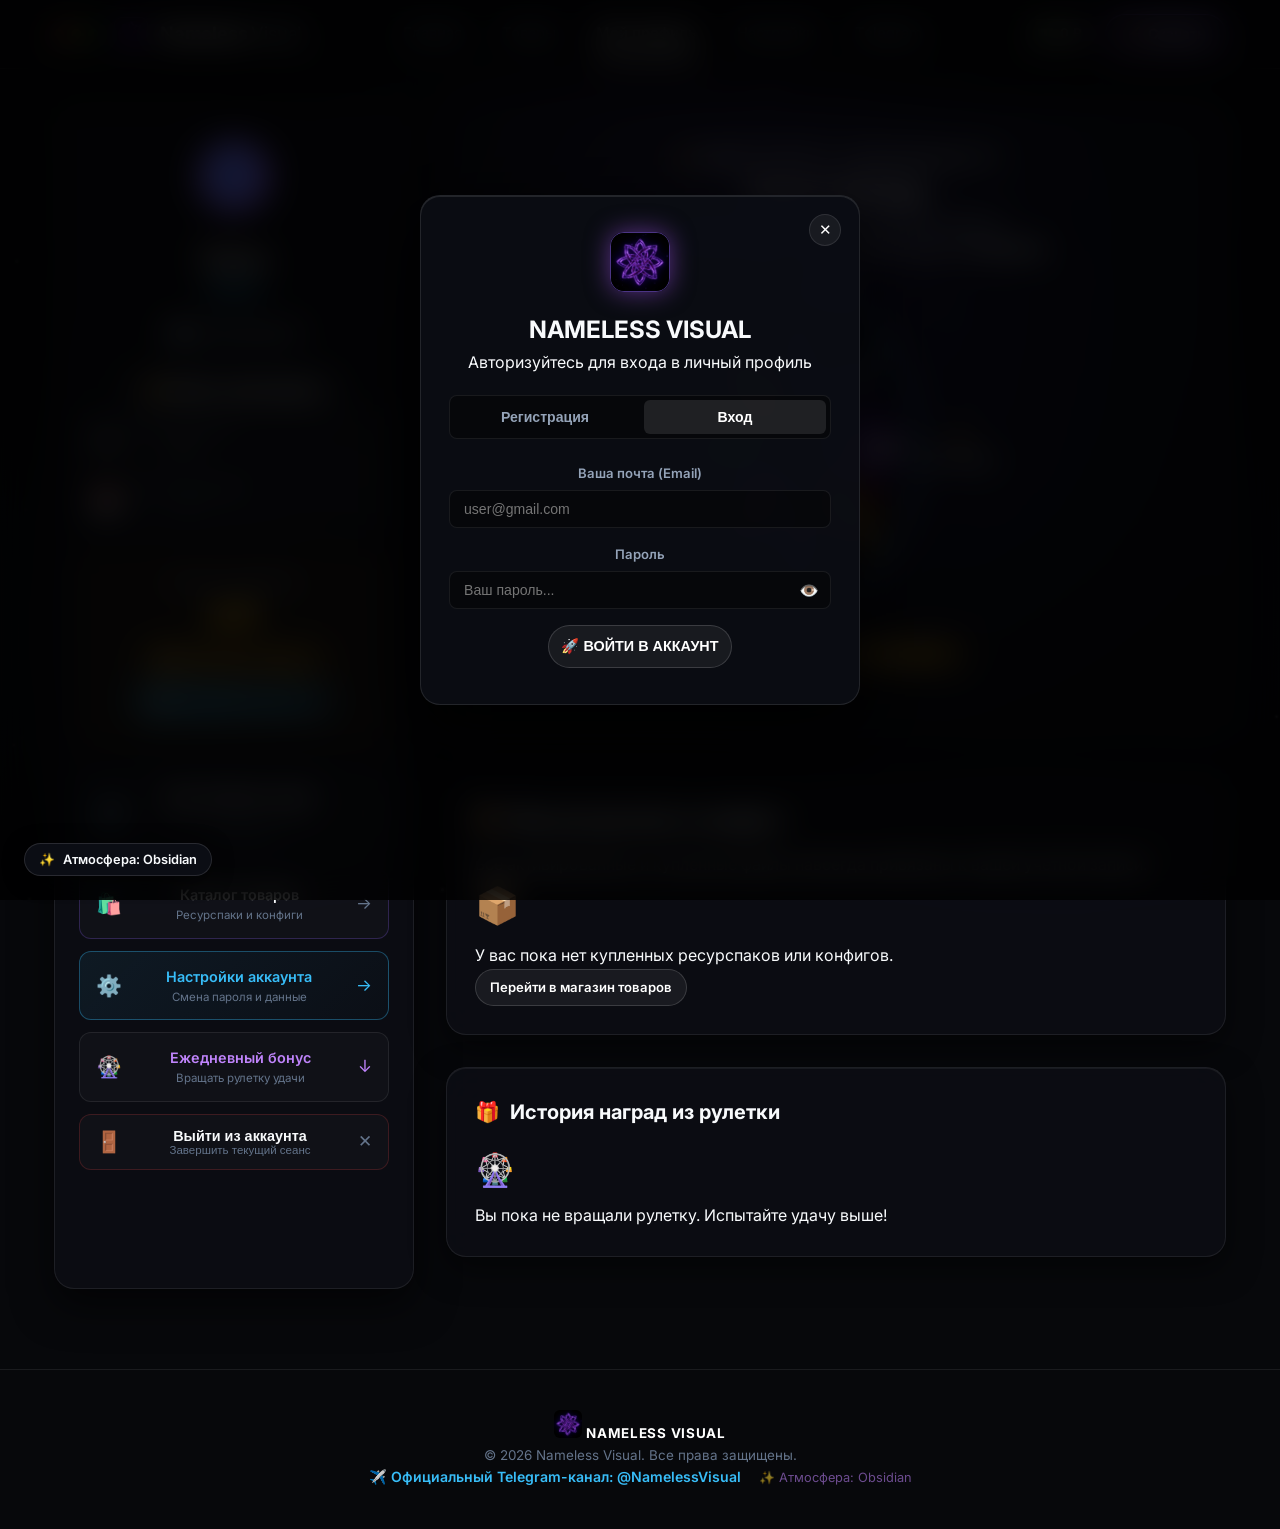
==== commit d3dc6042: "Add files via upload" ====
--- a/profile.html
+++ b/profile.html
@@ -261,45 +261,38 @@
        ================================================================ -->
   <header class="site-header">
     <div class="container header-inner">
-      <a href="index.html" class="brand-logo-link">
-        <img src="assets/logo.jpg?v=20260924_01" alt="Nameless Visual Logo" class="header-logo-img">
-        <div class="brand-title-wrap">
-          <span class="brand-name">Nameless Visual</span>
-          <span class="brand-subtitle">PvP & Visual Mod Store</span>
-        </div>
-      </a>
+      <div class="header-brand-group">
+        <div class="studio-mac-dots">
+          <span class="mac-dot red"></span>
+          <span class="mac-dot yellow"></span>
+          <span class="mac-dot green"></span>
+        </div>
+        <a href="index.html" class="brand-logo-link">
+          <img src="assets/logo.jpg?v=20260924_01" alt="Nameless Visual Logo" class="header-logo-img">
+          <div class="brand-title-wrap">
+            <span class="brand-name">Nameless <span class="brand-name-light">Visual</span></span>
+          </div>
+        </a>
+      </div>
 
       <nav class="main-nav">
-        <a href="index.html" class="nav-link">← В магазин</a>
-        <a href="index.html#shop" class="nav-link">Каталог товаров</a>
-        <a href="index.html#download" class="nav-link nav-download-btn">📥 Скачать</a>
-        <a href="profile.html" class="nav-link active" style="color: #c084fc;">Мой профиль</a>
-        <a href="settings.html" class="nav-link">⚙️ Настройки</a>
+        <a href="index.html" class="nav-link">Главная</a>
+        <a href="index.html#shop" class="nav-link">Товары</a>
+        <a href="profile.html" class="nav-link active">Мой профиль</a>
+        <a href="settings.html" class="nav-link">Настройки</a>
+        <a href="https://t.me/NamelessVisual" target="_blank" rel="noopener noreferrer" class="nav-link">Telegram</a>
       </nav>
 
       <div class="header-actions">
-        <!-- Telegram Channel Link -->
-        <a href="https://t.me/NamelessVisual" target="_blank" rel="noopener noreferrer" class="telegram-header-btn" title="Наш Telegram-канал">
-          <span>✈️</span>
-          <span>Telegram</span>
-        </a>
-
         <!-- Balance Rubles -->
         <div class="balance-pill" onclick="window.app.openTopupModal()" title="Ваш баланс (нажмите для пополнения)">
           <span>💵</span>
           <span id="header-balance-amount">0&nbsp;₽</span>
         </div>
 
-        <!-- User Profile Button / Login Button -->
-        <button type="button" class="header-user-btn" id="header-user-profile-btn" onclick="if(window.app){window.app.handleHeaderUserClick();}else{document.getElementById('auth-modal-backdrop').classList.add('active');}" title="Войти в аккаунт" style="display: none;">
-          <img id="header-user-avatar-img" src="" alt="Avatar" style="width: 28px; height: 28px; border-radius: 50%; object-fit: cover; display: none;">
-          <span class="user-avatar-circle" id="header-user-avatar-char">👤</span>
-          <span id="header-user-nickname">Войти</span>
-        </button>
-
-        <!-- Settings Button -->
-        <a href="settings.html" class="header-settings-btn" title="Настройки аккаунта">
-          <span>⚙️</span>
+        <!-- Glowing Pill Download Button -->
+        <a href="index.html#download" onclick="window.app.downloadNamelessVisual(event)" class="header-signup-pill-btn" title="Скачать Nameless Visual">
+          <span>⚡ Скачать</span>
         </a>
 
         <button class="action-btn outline-btn btn-sm" id="prof-header-logout-btn" onclick="window.app.logoutUser()" title="Выйти из аккаунта">
--- a/css/style.css
+++ b/css/style.css
@@ -1,50 +1,42 @@
 /* ===================================================================
-   Nameless Visual - Obsidian Glass / Luxury Studio Design System
-   Aesthetic: Apple Pro / Linear.app / Obsidian Dark Minimal
+   Nameless Visual - Exact Photo 2 Luxury Studio Aesthetic
+   Aesthetic: Obsidian Glass Studio (Apple Pro / Linear.app)
    =================================================================== */
 
 :root {
-  --bg-primary: #060709;
+  --bg-primary: #07080b;
   --bg-secondary: #0b0d13;
-  --bg-card: rgba(14, 17, 24, 0.72);
-  --bg-card-hover: rgba(20, 24, 34, 0.88);
-  --bg-elevated: #12151f;
-  --bg-glass: rgba(255, 255, 255, 0.03);
-  --bg-glass-hover: rgba(255, 255, 255, 0.06);
-
-  /* Refined Luxury Studio Accents */
+  --bg-card: rgba(14, 16, 24, 0.65);
+  --bg-card-hover: rgba(19, 22, 33, 0.85);
+  --bg-elevated: #12141f;
+
+  /* Photo 2 Ambient Accents */
+  --brand-violet: #8b5cf6;
+  --brand-violet-glow: rgba(139, 92, 246, 0.35);
   --brand-indigo: #6366f1;
-  --brand-indigo-glow: rgba(99, 102, 241, 0.22);
-  --brand-purple: #818cf8;
-  --brand-purple-glow: rgba(129, 140, 248, 0.22);
+  --brand-indigo-glow: rgba(99, 102, 241, 0.25);
+  --brand-purple: #a855f7;
   --brand-gold: #f59e0b;
-  --brand-gold-glow: rgba(245, 158, 11, 0.2);
   --brand-cyan: #38bdf8;
-  --brand-cyan-glow: rgba(56, 189, 248, 0.2);
   --brand-emerald: #10b981;
-  --brand-emerald-glow: rgba(16, 185, 129, 0.22);
-
-  /* Crisp Neutral Typography */
+
   --text-primary: #f8fafc;
   --text-secondary: #94a3b8;
   --text-muted: #64748b;
 
-  /* Obsidian Micro-borders & Glass Highlights */
   --border-subtle: rgba(255, 255, 255, 0.08);
   --border-subtle-hover: rgba(255, 255, 255, 0.18);
-  --border-glow: rgba(99, 102, 241, 0.35);
-  --border-gold: rgba(245, 158, 11, 0.3);
-  --border-emerald: rgba(16, 185, 129, 0.35);
-
-  --font-sans: 'Inter', -apple-system, BlinkMacSystemFont, 'Segoe UI', Roboto, Helvetica, Arial, sans-serif;
+  --border-glow: rgba(139, 92, 246, 0.5);
+
+  --font-sans: 'Inter', -apple-system, BlinkMacSystemFont, 'Segoe UI', Roboto, sans-serif;
   --radius-sm: 8px;
   --radius-md: 12px;
-  --radius-lg: 18px;
-  --radius-xl: 24px;
+  --radius-lg: 16px;
+  --radius-xl: 20px;
   --radius-full: 9999px;
 
   --transition-fast: 0.18s ease;
-  --transition-normal: 0.28s cubic-bezier(0.16, 1, 0.3, 1);
+  --transition-normal: 0.26s cubic-bezier(0.16, 1, 0.3, 1);
 }
 
 html {
@@ -59,8 +51,9 @@
   -webkit-tap-highlight-color: transparent;
 }
 
+/* Background matching Photo 2: Deep obsidian black with left purple glow and right blue glow */
 body {
-  background-color: var(--bg-primary);
+  background-color: #07080b;
   color: var(--text-primary);
   font-family: var(--font-sans);
   line-height: 1.6;
@@ -70,42 +63,36 @@
   text-rendering: optimizeLegibility;
   touch-action: pan-y;
   background-image: 
-    radial-gradient(ellipse 70% 45% at 50% -10%, rgba(99, 102, 241, 0.11) 0%, transparent 60%),
-    radial-gradient(ellipse 50% 35% at 90% 35%, rgba(56, 189, 248, 0.04) 0%, transparent 50%),
-    radial-gradient(ellipse 40% 30% at 10% 75%, rgba(129, 140, 248, 0.03) 0%, transparent 50%);
+    radial-gradient(ellipse 700px 550px at 8% 35%, rgba(139, 92, 246, 0.22) 0%, transparent 70%),
+    radial-gradient(ellipse 750px 600px at 92% 40%, rgba(99, 102, 241, 0.18) 0%, transparent 70%),
+    radial-gradient(ellipse 500px 400px at 50% 90%, rgba(129, 140, 248, 0.05) 0%, transparent 70%);
   background-attachment: fixed;
   min-height: 100vh;
 }
 
-/* Eliminate 300ms mobile tap delay */
+/* Touch responsiveness */
 a, button, input, select, textarea, .action-btn, .nav-link, .quick-nav-pill, .mobile-nav-item, .product-card, .header-settings-btn {
   touch-action: manipulation;
 }
 
-/* Hardware Acceleration */
+/* GPU Hardware Acceleration */
 .product-card,
 .action-btn,
 .balance-pill,
 .header-user-btn,
 .cart-header-btn,
-.header-settings-btn,
+.header-signup-pill-btn,
 .profile-sidebar-card,
 .profile-action-card,
 .settings-box-card {
   transform: translateZ(0);
   -webkit-transform: translateZ(0);
   backface-visibility: hidden;
-  -webkit-backface-visibility: hidden;
 }
 
 .product-card {
   content-visibility: auto;
-  contain-intrinsic-size: 0 420px;
-}
-
-.review-card {
-  content-visibility: auto;
-  contain-intrinsic-size: 0 160px;
+  contain-intrinsic-size: 0 450px;
 }
 
 /* Luxury Custom Scrollbar */
@@ -114,35 +101,33 @@
   height: 7px;
 }
 ::-webkit-scrollbar-track {
-  background: #060709;
+  background: #07080b;
 }
 ::-webkit-scrollbar-thumb {
   background: #1c202d;
   border-radius: 4px;
-  border: 1px solid rgba(255, 255, 255, 0.04);
 }
 ::-webkit-scrollbar-thumb:hover {
   background: #2d3348;
 }
 
-/* Containers */
 .container {
-  max-width: 1240px;
+  max-width: 1220px;
   margin: 0 auto;
   padding: 0 24px;
 }
 
 /* ===================================================================
-   Header & Navigation (Navbar) - Frosted Obsidian Glass
+   Header & Navigation (Navbar) - Matches Photo 2 Exactly
    =================================================================== */
 
 .site-header {
   position: sticky;
   top: 0;
   z-index: 100;
-  background: rgba(6, 7, 9, 0.78);
-  backdrop-filter: blur(20px);
-  -webkit-backdrop-filter: blur(20px);
+  background: rgba(7, 8, 11, 0.82);
+  backdrop-filter: blur(24px);
+  -webkit-backdrop-filter: blur(24px);
   border-bottom: 1px solid var(--border-subtle);
   transition: var(--transition-normal);
 }
@@ -151,112 +136,106 @@
   display: flex;
   align-items: center;
   justify-content: space-between;
-  height: 70px;
-}
+  height: 68px;
+}
+
+.header-brand-group {
+  display: flex;
+  align-items: center;
+  gap: 16px;
+}
+
+/* macOS traffic lights from Photo 2 */
+.studio-mac-dots {
+  display: flex;
+  align-items: center;
+  gap: 7px;
+}
+
+.mac-dot {
+  width: 10px;
+  height: 10px;
+  border-radius: 50%;
+  display: inline-block;
+}
+.mac-dot.red { background: #ff5f56; box-shadow: 0 0 6px rgba(255, 95, 86, 0.4); }
+.mac-dot.yellow { background: #ffbd2e; box-shadow: 0 0 6px rgba(255, 189, 46, 0.4); }
+.mac-dot.green { background: #27c93f; box-shadow: 0 0 6px rgba(39, 201, 63, 0.4); }
 
 .brand-logo-link {
   display: flex;
   align-items: center;
-  gap: 14px;
+  gap: 12px;
   text-decoration: none;
   color: #fff;
 }
 
 .header-logo-img {
-  width: 40px;
-  height: 40px;
-  border-radius: 10px;
+  width: 34px;
+  height: 34px;
+  border-radius: 8px;
   object-fit: cover;
   border: 1px solid rgba(255, 255, 255, 0.15);
-  box-shadow: 0 4px 16px rgba(0, 0, 0, 0.5), 0 0 12px rgba(99, 102, 241, 0.2);
-  transition: transform var(--transition-fast), border-color var(--transition-fast);
-}
-
-.brand-logo-link:hover .header-logo-img {
-  transform: scale(1.05);
-  border-color: rgba(255, 255, 255, 0.3);
-}
-
-.brand-title-wrap {
-  display: flex;
-  flex-direction: column;
-  justify-content: center;
 }
 
 .brand-name {
-  font-size: 1.05rem;
+  font-size: 1.15rem;
   font-weight: 700;
-  letter-spacing: 0.03em;
-  color: #f8fafc;
-  text-transform: uppercase;
-  line-height: 1.25;
+  letter-spacing: -0.01em;
+  color: #fff;
+}
+
+.brand-name-light {
+  font-weight: 400;
+  color: #cbd5e1;
 }
 
 .brand-subtitle {
-  font-size: 0.68rem;
-  color: var(--text-muted);
-  letter-spacing: 0.06em;
-  text-transform: uppercase;
-  line-height: 1.2;
-  margin-top: 1px;
-}
-
+  display: none;
+}
+
+/* Centered Navigation with active indicator underline from Photo 2 */
 .main-nav {
   display: flex;
   align-items: center;
-  gap: 24px;
-}
-
-.nav-link {
-  color: var(--text-secondary);
+  gap: 16px;
+}
+
+.main-nav .nav-link {
+  position: relative;
+  color: #94a3b8;
+  font-size: 0.92rem;
+  font-weight: 500;
+  padding: 8px 12px;
+  transition: color var(--transition-fast);
   text-decoration: none;
-  font-size: 0.9rem;
-  font-weight: 500;
-  transition: color var(--transition-fast);
-  padding: 6px 4px;
-}
-
-.nav-link:hover {
-  color: #f8fafc;
+}
+
+.main-nav .nav-link:hover {
+  color: #fff;
+}
+
+.main-nav .nav-link.active {
+  color: #fff;
+  font-weight: 600;
+}
+
+.main-nav .nav-link.active::after {
+  content: '';
+  position: absolute;
+  bottom: -4px;
+  left: 12px;
+  right: 12px;
+  height: 2px;
+  background: #ffffff;
+  border-radius: 2px;
+  box-shadow: 0 0 8px rgba(255, 255, 255, 0.8);
 }
 
 .header-actions {
   display: flex;
   align-items: center;
   gap: 10px;
-}
-
-.bonus-header-btn {
-  display: flex;
-  align-items: center;
-  gap: 8px;
-  background: rgba(139, 92, 246, 0.12);
-  border: 1px solid rgba(139, 92, 246, 0.3);
-  color: #c7d2fe;
-  padding: 7px 13px;
-  border-radius: var(--radius-sm);
-  font-weight: 600;
-  font-size: 0.84rem;
-  cursor: pointer;
-  transition: var(--transition-fast);
-  box-shadow: inset 0 1px 0 rgba(255, 255, 255, 0.08);
-}
-
-.bonus-header-btn:hover {
-  transform: translateY(-1px);
-  background: rgba(139, 92, 246, 0.2);
-  border-color: rgba(139, 92, 246, 0.45);
-  color: #fff;
-}
-
-.badge-pulse {
-  background: rgba(245, 158, 11, 0.2);
-  border: 1px solid rgba(245, 158, 11, 0.4);
-  color: #fbbf24;
-  font-size: 0.65rem;
-  padding: 2px 6px;
-  border-radius: 6px;
-  font-weight: 700;
 }
 
 .balance-pill {
@@ -266,7 +245,7 @@
   background: rgba(255, 255, 255, 0.04);
   border: 1px solid var(--border-subtle);
   padding: 7px 12px;
-  border-radius: var(--radius-sm);
+  border-radius: var(--radius-full);
   font-size: 0.84rem;
   font-weight: 600;
   color: #f8fafc;
@@ -283,20 +262,13 @@
   border-color: var(--border-subtle-hover);
 }
 
-.balance-pill span,
-#header-balance-amount {
-  white-space: nowrap;
-  display: inline-block;
-  line-height: 1;
-}
-
 .cart-header-btn {
   position: relative;
   background: rgba(255, 255, 255, 0.04);
   border: 1px solid var(--border-subtle);
   color: #f8fafc;
-  padding: 7px 13px;
-  border-radius: var(--radius-sm);
+  padding: 7px 12px;
+  border-radius: var(--radius-full);
   cursor: pointer;
   font-size: 0.88rem;
   font-weight: 600;
@@ -312,329 +284,241 @@
 }
 
 .cart-badge-count {
-  background: var(--brand-indigo);
-  color: #fff;
-  font-size: 0.68rem;
+  background: var(--brand-violet);
+  color: #fff;
+  font-size: 0.65rem;
   font-weight: 700;
-  width: 19px;
-  height: 19px;
+  width: 18px;
+  height: 18px;
   border-radius: 50%;
   display: inline-flex;
   align-items: center;
   justify-content: center;
 }
 
-.header-settings-btn {
+.header-user-btn {
   display: inline-flex;
   align-items: center;
+  gap: 8px;
+  background: transparent;
+  border: none;
+  color: #cbd5e1;
+  cursor: pointer;
+  font-family: inherit;
+  font-size: 0.9rem;
+  font-weight: 500;
+  padding: 7px 12px;
+  transition: color var(--transition-fast);
+  outline: none;
+}
+
+.header-user-btn:hover {
+  color: #fff;
+}
+
+.user-avatar-circle {
+  width: 24px;
+  height: 24px;
+  border-radius: 50%;
+  background: rgba(255, 255, 255, 0.1);
+  color: #fff;
+  font-size: 0.75rem;
+  display: flex;
+  align-items: center;
   justify-content: center;
-  background: rgba(255, 255, 255, 0.04);
-  border: 1px solid var(--border-subtle);
-  color: var(--text-secondary);
-  padding: 7px 11px;
-  border-radius: var(--radius-sm);
-  font-size: 0.92rem;
+}
+
+/* Glowing Header Pill Button from Photo 2 ("Sign Up" in photo -> "⚡ Скачать") */
+.header-signup-pill-btn {
+  display: inline-flex;
+  align-items: center;
+  justify-content: center;
+  gap: 6px;
+  padding: 8px 20px;
+  background: rgba(139, 92, 246, 0.12);
+  border: 1px solid rgba(139, 92, 246, 0.55);
+  border-radius: var(--radius-full);
+  color: #fff;
+  font-size: 0.88rem;
+  font-weight: 600;
   text-decoration: none;
-  transition: var(--transition-fast);
-  line-height: 1;
-  user-select: none;
-  flex-shrink: 0;
-}
-
-.header-settings-btn:hover,
-.header-settings-btn.active {
-  background: rgba(255, 255, 255, 0.08);
-  border-color: var(--border-subtle-hover);
-  color: #fff;
-}
-
-.admin-header-btn {
-  background: transparent;
-  border: 1px solid rgba(255, 255, 255, 0.15);
-  color: var(--text-muted);
-  padding: 7px 11px;
-  border-radius: var(--radius-sm);
+  box-shadow: 0 0 16px rgba(139, 92, 246, 0.35);
+  transition: all var(--transition-normal);
   cursor: pointer;
-  font-size: 0.8rem;
-  transition: var(--transition-fast);
-}
-
-.admin-header-btn:hover {
-  color: #fff;
-  border-color: rgba(255, 255, 255, 0.35);
+  white-space: nowrap;
+}
+
+.header-signup-pill-btn:hover {
+  background: rgba(139, 92, 246, 0.25);
+  border-color: rgba(168, 85, 247, 0.85);
+  box-shadow: 0 0 24px rgba(139, 92, 246, 0.6);
+  transform: translateY(-1px);
+  color: #fff;
 }
 
 /* ===================================================================
-   Hero Section - Obsidian Minimal & Cinematic Studio
+   Hero Section - Matches Photo 2 ("Visuals and Shaders")
    =================================================================== */
 
 .hero-section {
-  padding: 75px 0 55px;
+  padding: 60px 0 40px;
   position: relative;
   text-align: center;
 }
 
-.hero-badge-wrap {
-  display: inline-flex;
-  align-items: center;
-  gap: 8px;
-  background: rgba(255, 255, 255, 0.04);
-  border: 1px solid rgba(255, 255, 255, 0.1);
-  padding: 5px 16px;
-  border-radius: var(--radius-full);
-  margin-bottom: 24px;
-  backdrop-filter: blur(12px);
-  -webkit-backdrop-filter: blur(12px);
-  box-shadow: inset 0 1px 0 rgba(255, 255, 255, 0.06);
-}
-
-.hero-badge-wrap span {
-  font-size: 0.78rem;
-  font-weight: 600;
-  color: #cbd5e1;
-  letter-spacing: 0.06em;
-  text-transform: uppercase;
-}
-
 .hero-title {
-  font-size: 3.4rem;
-  font-weight: 800;
-  line-height: 1.12;
-  letter-spacing: -0.03em;
-  margin-bottom: 20px;
-}
-
-.hero-title .text-gradient {
-  background: linear-gradient(180deg, #ffffff 40%, #94a3b8 100%);
-  -webkit-background-clip: text;
-  -webkit-text-fill-color: transparent;
+  font-size: clamp(2.4rem, 5vw, 3.4rem);
+  font-weight: 700;
+  letter-spacing: -0.02em;
+  color: #f8fafc;
+  margin-bottom: 12px;
+  text-align: center;
 }
 
 .hero-desc {
-  max-width: 660px;
-  margin: 0 auto 36px;
+  max-width: 620px;
+  margin: 0 auto 30px;
   font-size: 1.05rem;
   color: var(--text-secondary);
-  line-height: 1.65;
+  line-height: 1.6;
+  text-align: center;
 }
 
 .hero-actions {
   display: flex;
   align-items: center;
   justify-content: center;
-  gap: 14px;
-  margin-bottom: 50px;
+  gap: 12px;
+  margin-bottom: 30px;
   flex-wrap: wrap;
 }
 
-/* ===================================================================
-   Luxury Button System
-   =================================================================== */
-
+/* Action Buttons */
 .action-btn {
   display: inline-flex;
   align-items: center;
   justify-content: center;
   gap: 8px;
-  padding: 11px 22px;
-  border-radius: var(--radius-md);
-  font-size: 0.92rem;
+  padding: 10px 20px;
+  border-radius: var(--radius-full);
+  font-size: 0.9rem;
   font-weight: 600;
   cursor: pointer;
   transition: var(--transition-normal);
-  border: none;
+  border: 1px solid var(--border-subtle);
   text-decoration: none;
   box-sizing: border-box;
 }
 
-/* Primary Store Button */
+.download-hero-btn {
+  background: rgba(139, 92, 246, 0.15);
+  border: 1px solid rgba(139, 92, 246, 0.6);
+  color: #fff !important;
+  box-shadow: 0 0 20px rgba(139, 92, 246, 0.35);
+}
+
+.download-hero-btn:hover {
+  background: rgba(139, 92, 246, 0.28);
+  border-color: rgba(168, 85, 247, 0.9);
+  box-shadow: 0 0 28px rgba(139, 92, 246, 0.6);
+  transform: translateY(-2px);
+}
+
 .primary-btn {
-  background: linear-gradient(135deg, #4f46e5 0%, #3730a3 100%);
+  background: rgba(255, 255, 255, 0.06);
   color: #fff;
   border: 1px solid rgba(255, 255, 255, 0.15);
-  box-shadow: 0 4px 18px rgba(79, 70, 229, 0.35), inset 0 1px 0 rgba(255, 255, 255, 0.2);
 }
 
 .primary-btn:hover {
+  background: rgba(255, 255, 255, 0.12);
+  border-color: rgba(255, 255, 255, 0.3);
   transform: translateY(-2px);
-  background: linear-gradient(135deg, #6366f1 0%, #4338ca 100%);
-  box-shadow: 0 6px 24px rgba(99, 102, 241, 0.45), inset 0 1px 0 rgba(255, 255, 255, 0.25);
-}
-
-/* Gold / Profile Button */
+}
+
+.telegram-btn {
+  background: rgba(14, 165, 233, 0.1);
+  border: 1px solid rgba(56, 189, 248, 0.3);
+  color: #38bdf8;
+}
+
+.telegram-btn:hover {
+  background: rgba(14, 165, 233, 0.2);
+  border-color: #38bdf8;
+  color: #fff;
+  transform: translateY(-2px);
+}
+
 .gold-btn {
-  background: linear-gradient(135deg, rgba(245, 158, 11, 0.15) 0%, rgba(217, 119, 6, 0.2) 100%);
-  border: 1px solid rgba(245, 158, 11, 0.35);
+  background: rgba(245, 158, 11, 0.1);
+  border: 1px solid rgba(245, 158, 11, 0.3);
   color: #fbbf24;
-  box-shadow: 0 4px 16px rgba(245, 158, 11, 0.15), inset 0 1px 0 rgba(255, 255, 255, 0.1);
-  backdrop-filter: blur(10px);
 }
 
 .gold-btn:hover {
+  background: rgba(245, 158, 11, 0.2);
+  border-color: #fbbf24;
+  color: #fff;
   transform: translateY(-2px);
-  background: linear-gradient(135deg, rgba(245, 158, 11, 0.25) 0%, rgba(217, 119, 6, 0.3) 100%);
-  border-color: rgba(245, 158, 11, 0.55);
-  color: #fff;
-  box-shadow: 0 6px 22px rgba(245, 158, 11, 0.25);
-}
-
-/* Telegram Button */
-.telegram-btn {
-  background: linear-gradient(135deg, rgba(14, 165, 233, 0.15) 0%, rgba(2, 132, 199, 0.2) 100%);
-  border: 1px solid rgba(56, 189, 248, 0.35);
-  color: #38bdf8;
-  box-shadow: 0 4px 16px rgba(14, 165, 233, 0.18), inset 0 1px 0 rgba(255, 255, 255, 0.1);
-  backdrop-filter: blur(10px);
-}
-
-.telegram-btn:hover {
+}
+
+.bonus-btn {
+  background: rgba(139, 92, 246, 0.1);
+  border: 1px solid rgba(139, 92, 246, 0.3);
+  color: #c084fc;
+}
+
+.bonus-btn:hover {
+  background: rgba(139, 92, 246, 0.2);
+  border-color: #c084fc;
+  color: #fff;
   transform: translateY(-2px);
-  background: linear-gradient(135deg, rgba(14, 165, 233, 0.25) 0%, rgba(2, 132, 199, 0.3) 100%);
-  border-color: rgba(56, 189, 248, 0.55);
-  color: #fff;
-  box-shadow: 0 6px 22px rgba(14, 165, 233, 0.28);
-}
-
-/* Bonus Button */
-.bonus-btn {
-  background: linear-gradient(135deg, rgba(139, 92, 246, 0.15) 0%, rgba(99, 102, 241, 0.2) 100%);
-  border: 1px solid rgba(139, 92, 246, 0.35);
-  color: #c084fc;
-  box-shadow: 0 4px 16px rgba(139, 92, 246, 0.18), inset 0 1px 0 rgba(255, 255, 255, 0.1);
-  backdrop-filter: blur(10px);
-}
-
-.bonus-btn:hover {
-  transform: translateY(-2px);
-  background: linear-gradient(135deg, rgba(139, 92, 246, 0.25) 0%, rgba(99, 102, 241, 0.3) 100%);
-  border-color: rgba(139, 92, 246, 0.55);
-  color: #fff;
-  box-shadow: 0 6px 22px rgba(139, 92, 246, 0.28);
-}
-
-/* Outline Glass Button */
+}
+
 .outline-btn {
   background: rgba(255, 255, 255, 0.03);
-  color: #f8fafc;
+  color: #cbd5e1;
   border: 1px solid var(--border-subtle);
-  backdrop-filter: blur(10px);
 }
 
 .outline-btn:hover {
   background: rgba(255, 255, 255, 0.08);
-  border-color: var(--border-subtle-hover);
+  color: #fff;
   transform: translateY(-1px);
 }
 
-.danger-btn {
-  background: rgba(239, 68, 68, 0.12);
-  border: 1px solid rgba(239, 68, 68, 0.28);
-  color: #f87171;
-}
-
-.danger-btn:hover {
-  background: rgba(239, 68, 68, 0.22);
-  border-color: rgba(239, 68, 68, 0.45);
-  color: #fff;
-}
-
 .btn-sm {
-  padding: 8px 16px;
-  font-size: 0.84rem;
-  border-radius: var(--radius-sm);
+  padding: 7px 14px;
+  font-size: 0.82rem;
 }
 
 .btn-xs {
   padding: 4px 8px;
   font-size: 0.72rem;
-  border-radius: 6px;
-}
-
-/* Hero Download Button - Sleek Emerald/Cyan Glass */
-.download-hero-btn {
-  background: linear-gradient(135deg, rgba(16, 185, 129, 0.18) 0%, rgba(6, 182, 212, 0.18) 100%);
-  border: 1px solid rgba(52, 211, 153, 0.45);
-  color: #f8fafc !important;
-  font-weight: 700 !important;
-  font-size: 0.95rem;
-  letter-spacing: 0.02em;
-  padding: 12px 24px;
-  box-shadow: 0 4px 20px rgba(16, 185, 129, 0.25), inset 0 1px 0 rgba(255, 255, 255, 0.15);
-  backdrop-filter: blur(12px);
-  -webkit-backdrop-filter: blur(12px);
-  border-radius: var(--radius-md);
-  transition: all var(--transition-normal);
-  display: inline-flex;
-  align-items: center;
-  justify-content: center;
-  gap: 8px;
-  text-decoration: none;
-  cursor: pointer;
-}
-
-.download-hero-btn:hover {
-  transform: translateY(-2px);
-  background: linear-gradient(135deg, rgba(16, 185, 129, 0.3) 0%, rgba(6, 182, 212, 0.3) 100%);
-  border-color: rgba(52, 211, 153, 0.7);
-  box-shadow: 0 8px 30px rgba(16, 185, 129, 0.4), inset 0 1px 0 rgba(255, 255, 255, 0.25);
-  color: #fff !important;
-}
-
-/* Navbar Download Link */
-.nav-download-btn {
-  background: rgba(16, 185, 129, 0.1) !important;
-  color: #34d399 !important;
-  font-weight: 600 !important;
-  border: 1px solid rgba(52, 211, 153, 0.3) !important;
-  border-radius: 8px !important;
-  padding: 5px 12px !important;
-  transition: all var(--transition-fast) !important;
-}
-
-.nav-download-btn:hover {
-  background: rgba(16, 185, 129, 0.22) !important;
-  color: #fff !important;
-  border-color: rgba(52, 211, 153, 0.6) !important;
-  box-shadow: 0 0 16px rgba(16, 185, 129, 0.3) !important;
-  transform: translateY(-1px);
-}
-
-.download-status-card {
-  background: rgba(16, 185, 129, 0.06);
-  border: 1px solid rgba(16, 185, 129, 0.2);
-  border-radius: var(--radius-md);
-  padding: 16px;
-}
-
-.install-guide-card {
-  background: rgba(0, 0, 0, 0.4);
-  border: 1px solid rgba(255, 255, 255, 0.08);
-  border-radius: var(--radius-md);
-  padding: 16px;
 }
 
 /* Feature Highlights Row */
 .hero-stats-row {
   display: grid;
   grid-template-columns: repeat(3, 1fr);
-  gap: 18px;
+  gap: 16px;
   max-width: 960px;
   margin: 0 auto;
 }
 
 .stat-card {
   background: var(--bg-card);
-  backdrop-filter: blur(16px);
-  -webkit-backdrop-filter: blur(16px);
+  backdrop-filter: blur(20px);
+  -webkit-backdrop-filter: blur(20px);
   border: 1px solid var(--border-subtle);
-  border-radius: var(--radius-lg);
-  padding: 20px;
+  border-radius: var(--radius-xl);
+  padding: 18px 20px;
   text-align: left;
   display: flex;
   align-items: center;
-  gap: 16px;
+  gap: 14px;
   transition: var(--transition-normal);
-  box-shadow: 0 8px 24px rgba(0, 0, 0, 0.4), inset 0 1px 0 rgba(255, 255, 255, 0.06);
+  box-shadow: 0 10px 28px rgba(0, 0, 0, 0.4), inset 0 1px 0 rgba(255, 255, 255, 0.06);
 }
 
 .stat-card:hover {
@@ -644,12 +528,12 @@
 }
 
 .stat-icon {
-  font-size: 1.8rem;
+  font-size: 1.6rem;
   line-height: 1;
 }
 
 .stat-title {
-  font-size: 0.96rem;
+  font-size: 0.95rem;
   font-weight: 700;
   color: #f8fafc;
   margin-bottom: 2px;
@@ -661,32 +545,32 @@
 }
 
 /* ===================================================================
-   Shop Section & Filters
+   Shop Section & Controls
    =================================================================== */
 
 .shop-section {
-  padding: 60px 0 100px;
+  padding: 40px 0 100px;
 }
 
 .section-header {
   display: flex;
   align-items: flex-end;
   justify-content: space-between;
-  margin-bottom: 32px;
+  margin-bottom: 28px;
   flex-wrap: wrap;
-  gap: 20px;
+  gap: 16px;
 }
 
 .section-title {
-  font-size: 1.9rem;
-  font-weight: 800;
+  font-size: 1.8rem;
+  font-weight: 700;
   letter-spacing: -0.02em;
   color: #f8fafc;
 }
 
 .section-subtitle {
   color: var(--text-secondary);
-  font-size: 0.92rem;
+  font-size: 0.9rem;
 }
 
 .shop-controls {
@@ -706,13 +590,13 @@
 }
 
 .filter-pill {
-  background: var(--bg-card);
+  background: rgba(255, 255, 255, 0.04);
   border: 1px solid var(--border-subtle);
   color: var(--text-secondary);
-  padding: 8px 16px;
+  padding: 8px 18px;
   border-radius: var(--radius-full);
-  font-size: 0.84rem;
-  font-weight: 600;
+  font-size: 0.85rem;
+  font-weight: 500;
   cursor: pointer;
   transition: var(--transition-fast);
   backdrop-filter: blur(10px);
@@ -721,14 +605,14 @@
 .filter-pill:hover {
   color: #fff;
   border-color: var(--border-subtle-hover);
-  background: rgba(255, 255, 255, 0.06);
+  background: rgba(255, 255, 255, 0.08);
 }
 
 .filter-pill.active {
-  background: rgba(255, 255, 255, 0.12);
-  color: #fff;
-  border-color: rgba(255, 255, 255, 0.28);
-  box-shadow: 0 0 16px rgba(255, 255, 255, 0.1);
+  background: rgba(255, 255, 255, 0.14);
+  color: #fff;
+  border-color: rgba(255, 255, 255, 0.3);
+  box-shadow: 0 0 16px rgba(255, 255, 255, 0.08);
 }
 
 .search-box {
@@ -738,10 +622,10 @@
 
 .search-input {
   width: 100%;
-  background: var(--bg-card);
+  background: rgba(255, 255, 255, 0.04);
   border: 1px solid var(--border-subtle);
   color: #fff;
-  padding: 10px 16px 10px 38px;
+  padding: 9px 16px 9px 38px;
   border-radius: var(--radius-full);
   font-size: 0.86rem;
   outline: none;
@@ -750,8 +634,8 @@
 }
 
 .search-input:focus {
-  border-color: rgba(255, 255, 255, 0.28);
-  box-shadow: 0 0 16px rgba(99, 102, 241, 0.2);
+  border-color: rgba(255, 255, 255, 0.3);
+  box-shadow: 0 0 16px rgba(139, 92, 246, 0.2);
 }
 
 .search-icon-wrap {
@@ -760,46 +644,61 @@
   top: 50%;
   transform: translateY(-50%);
   color: var(--text-muted);
-  font-size: 0.88rem;
+  font-size: 0.85rem;
 }
 
 /* ===================================================================
-   Product Cards Grid - Obsidian Glass Studio Style
+   Product Cards Grid - Exact 3-Column Studio Layout from Photo 2
    =================================================================== */
 
 .products-grid {
   display: grid;
-  grid-template-columns: repeat(auto-fill, minmax(340px, 1fr));
+  grid-template-columns: repeat(3, 1fr);
   gap: 28px;
+  max-width: 1200px;
+  margin: 0 auto;
+}
+
+@media (max-width: 1080px) {
+  .products-grid {
+    grid-template-columns: repeat(2, 1fr);
+  }
+}
+
+@media (max-width: 720px) {
+  .products-grid {
+    grid-template-columns: 1fr;
+  }
 }
 
 .product-card {
   background: var(--bg-card);
-  backdrop-filter: blur(20px);
-  -webkit-backdrop-filter: blur(20px);
-  border: 1px solid var(--border-subtle);
-  border-radius: var(--radius-lg);
+  backdrop-filter: blur(24px);
+  -webkit-backdrop-filter: blur(24px);
+  border: 1px solid rgba(255, 255, 255, 0.09);
+  border-radius: var(--radius-xl);
+  padding: 16px;
   overflow: hidden;
   display: flex;
   flex-direction: column;
-  transition: var(--transition-normal);
-  position: relative;
-  box-shadow: 0 12px 32px rgba(0, 0, 0, 0.5), inset 0 1px 0 rgba(255, 255, 255, 0.06);
+  box-shadow: 0 16px 40px rgba(0, 0, 0, 0.6), inset 0 1px 0 rgba(255, 255, 255, 0.06);
+  transition: all var(--transition-normal);
 }
 
 .product-card:hover {
-  border-color: var(--border-subtle-hover);
+  border-color: rgba(255, 255, 255, 0.18);
+  background: var(--bg-card-hover);
   transform: translateY(-4px);
-  background: var(--bg-card-hover);
-  box-shadow: 0 20px 48px rgba(0, 0, 0, 0.75), 0 0 32px rgba(99, 102, 241, 0.12), inset 0 1px 0 rgba(255, 255, 255, 0.12);
+  box-shadow: 0 24px 50px rgba(0, 0, 0, 0.8), 0 0 35px rgba(139, 92, 246, 0.16), inset 0 1px 0 rgba(255, 255, 255, 0.1);
 }
 
 .card-image-wrap {
   position: relative;
   width: 100%;
   height: 200px;
-  background: #0f121a;
+  border-radius: 14px;
   overflow: hidden;
+  background: #000;
   cursor: pointer;
 }
 
@@ -807,121 +706,115 @@
   width: 100%;
   height: 100%;
   object-fit: cover;
-  transition: transform 0.4s ease;
+  transition: transform 0.5s ease;
 }
 
 .product-card:hover .card-thumbnail {
-  transform: scale(1.04);
-}
-
-.image-overlay {
-  position: absolute;
-  inset: 0;
-  background: rgba(6, 7, 9, 0.45);
-  display: flex;
-  align-items: center;
-  justify-content: center;
-  opacity: 0;
-  transition: opacity var(--transition-fast);
-}
-
-.card-image-wrap:hover .image-overlay {
-  opacity: 1;
-}
-
-.preview-btn-label {
-  background: rgba(14, 17, 24, 0.8);
-  backdrop-filter: blur(8px);
-  padding: 6px 14px;
-  border-radius: 20px;
-  font-size: 0.78rem;
-  font-weight: 600;
-  color: #fff;
-  border: 1px solid rgba(255, 255, 255, 0.18);
-}
-
-/* Refined Minimalist Badges (Zero childishness) */
-.product-badge {
+  transform: scale(1.05);
+}
+
+/* Video badge at top-left from Photo 2 */
+.card-video-badge {
   position: absolute;
   top: 12px;
   left: 12px;
-  padding: 4px 10px;
+  background: rgba(0, 0, 0, 0.65);
+  backdrop-filter: blur(8px);
+  border: 1px solid rgba(255, 255, 255, 0.15);
   border-radius: 6px;
+  padding: 3px 10px;
+  font-size: 0.72rem;
+  font-weight: 600;
+  color: #f8fafc;
+  letter-spacing: 0.04em;
+  z-index: 2;
+}
+
+/* Centered Play Button from Photo 2 */
+.card-play-btn {
+  position: absolute;
+  top: 50%;
+  left: 50%;
+  transform: translate(-50%, -50%);
+  width: 44px;
+  height: 44px;
+  border-radius: 50%;
+  background: rgba(0, 0, 0, 0.55);
+  backdrop-filter: blur(6px);
+  border: 1px solid rgba(255, 255, 255, 0.25);
+  display: flex;
+  align-items: center;
+  justify-content: center;
+  color: #fff;
+  transition: all var(--transition-fast);
+  z-index: 2;
+  box-shadow: 0 4px 16px rgba(0, 0, 0, 0.5);
+}
+
+.card-image-wrap:hover .card-play-btn {
+  background: rgba(139, 92, 246, 0.6);
+  border-color: rgba(255, 255, 255, 0.5);
+  transform: translate(-50%, -50%) scale(1.1);
+  box-shadow: 0 0 20px rgba(139, 92, 246, 0.6);
+}
+
+/* Bottom image pill chips from Photo 2 */
+.card-img-pills {
+  position: absolute;
+  bottom: 12px;
+  left: 12px;
+  display: flex;
+  align-items: center;
+  gap: 6px;
+  z-index: 2;
+  flex-wrap: wrap;
+}
+
+.img-pill {
+  background: rgba(0, 0, 0, 0.65);
+  backdrop-filter: blur(8px);
+  border: 1px solid rgba(255, 255, 255, 0.15);
+  border-radius: var(--radius-full);
+  padding: 3px 10px;
   font-size: 0.68rem;
-  font-weight: 700;
-  letter-spacing: 0.06em;
-  text-transform: uppercase;
-  backdrop-filter: blur(8px);
-}
-
-.badge-hot {
-  background: rgba(239, 68, 68, 0.15);
-  border: 1px solid rgba(239, 68, 68, 0.35);
-  color: #fca5a5;
-  box-shadow: 0 2px 8px rgba(239, 68, 68, 0.15);
-}
-
-.badge-new {
-  background: rgba(99, 102, 241, 0.15);
-  border: 1px solid rgba(99, 102, 241, 0.35);
-  color: #c7d2fe;
-  box-shadow: 0 2px 8px rgba(99, 102, 241, 0.15);
-}
-
-.badge-pro {
-  background: rgba(245, 158, 11, 0.15);
-  border: 1px solid rgba(245, 158, 11, 0.35);
-  color: #fde68a;
-  box-shadow: 0 2px 8px rgba(245, 158, 11, 0.15);
-}
-
-.badge-free {
-  background: rgba(16, 185, 129, 0.15);
-  border: 1px solid rgba(16, 185, 129, 0.35);
-  color: #6ee7b7;
-  box-shadow: 0 2px 8px rgba(16, 185, 129, 0.15);
+  font-weight: 600;
+  color: #cbd5e1;
+  letter-spacing: 0.02em;
 }
 
 .card-content {
-  padding: 20px;
+  padding: 14px 4px 4px;
   display: flex;
   flex-direction: column;
   flex-grow: 1;
 }
 
-.card-tags-row {
-  display: flex;
-  flex-wrap: wrap;
-  gap: 6px;
-  margin-bottom: 10px;
-}
-
-.product-tag {
-  background: rgba(255, 255, 255, 0.04);
-  border: 1px solid rgba(255, 255, 255, 0.07);
-  color: var(--text-secondary);
-  font-size: 0.72rem;
-  padding: 2px 8px;
-  border-radius: 4px;
+.card-studio-sub {
+  font-size: 0.76rem;
+  color: #64748b;
+  font-weight: 500;
+  margin-bottom: 4px;
+  letter-spacing: 0.02em;
 }
 
 .card-title {
-  font-size: 1.12rem;
+  font-size: 1.25rem;
   font-weight: 700;
   color: #f8fafc;
-  margin-bottom: 8px;
+  margin-bottom: 6px;
   cursor: pointer;
   transition: color var(--transition-fast);
 }
 
 .card-title:hover {
-  color: var(--brand-purple);
+  color: #a5b4fc;
 }
 
 .card-desc {
-  font-size: 0.84rem;
-  color: var(--text-secondary);
-  margin-bottom: 20px;
+  font-size: 0.85rem;
+  color: #94a3b8;
+  line-height: 1.5;
+  margin-bottom: 18px;
   flex-grow: 1;
   display: -webkit-box;
   -webkit-line-clamp: 2;
@@ -929,55 +822,77 @@
   overflow: hidden;
 }
 
+/* Full-width glowing violet pill button from Photo 2 */
+.card-footer-pill-wrap {
+  margin-top: auto;
+  width: 100%;
+}
+
+.card-action-pill-btn {
+  width: 100%;
+  display: flex;
+  align-items: center;
+  justify-content: center;
+  gap: 8px;
+  padding: 11px 20px;
+  border-radius: var(--radius-full);
+  background: rgba(139, 92, 246, 0.12);
+  border: 1px solid rgba(139, 92, 246, 0.5);
+  color: #fff;
+  font-size: 0.9rem;
+  font-weight: 600;
+  cursor: pointer;
+  box-shadow: 0 0 16px rgba(139, 92, 246, 0.25);
+  transition: all var(--transition-normal);
+  text-decoration: none;
+}
+
+.card-action-pill-btn:hover {
+  background: rgba(139, 92, 246, 0.25);
+  border-color: rgba(168, 85, 247, 0.85);
+  box-shadow: 0 0 24px rgba(139, 92, 246, 0.55);
+  transform: translateY(-2px);
+  color: #fff;
+}
+
+/* Legacy card-footer fallback */
 .card-footer {
   display: flex;
   align-items: center;
   justify-content: space-between;
-  border-top: 1px solid var(--border-subtle);
-  padding-top: 16px;
   margin-top: auto;
-}
-
+  padding-top: 10px;
+}
 .card-price-block {
   display: flex;
   align-items: baseline;
-  gap: 4px;
-}
-
+}
 .price-amount {
-  font-size: 1.35rem;
+  font-size: 1.2rem;
   font-weight: 700;
-  color: #f8fafc;
-}
-
-.price-sub {
-  font-size: 0.75rem;
-  color: var(--text-muted);
-}
-
+  color: #fff;
+}
 .price-free {
-  font-size: 1.12rem;
+  font-size: 1rem;
   font-weight: 700;
   color: #34d399;
 }
-
 .card-actions {
   display: flex;
-  align-items: center;
   gap: 8px;
 }
 
 /* ===================================================================
-   Modals Common - Deep Obsidian Frosted Glass
+   Modals Common
    =================================================================== */
 
 .modal-backdrop {
   position: fixed;
   inset: 0;
   z-index: 999;
-  background: rgba(0, 0, 0, 0.75);
-  backdrop-filter: blur(14px);
-  -webkit-backdrop-filter: blur(14px);
+  background: rgba(0, 0, 0, 0.78);
+  backdrop-filter: blur(16px);
+  -webkit-backdrop-filter: blur(16px);
   display: flex;
   align-items: center;
   justify-content: center;
@@ -998,7 +913,7 @@
 }
 
 .modal-window {
-  background: rgba(11, 13, 19, 0.94);
+  background: rgba(11, 13, 20, 0.95);
   border: 1px solid rgba(255, 255, 255, 0.1);
   border-radius: var(--radius-xl);
   max-width: 720px;
@@ -1039,10 +954,7 @@
   transform: scale(1.05);
 }
 
-/* ===================================================================
-   Product Detail & Screenshots Gallery Modal
-   =================================================================== */
-
+/* Product Detail & Screenshots Gallery Modal */
 .product-modal-hero {
   position: relative;
   background: #000;
@@ -1077,7 +989,7 @@
 }
 
 .thumb-item.active, .thumb-item:hover {
-  border-color: var(--brand-indigo);
+  border-color: var(--brand-violet);
   opacity: 1;
 }
 
@@ -1108,21 +1020,18 @@
 }
 
 .check-icon {
-  color: var(--brand-indigo);
+  color: var(--brand-violet);
   font-weight: 700;
 }
 
-/* ===================================================================
-   Daily Bonus / Wheel of Fortune (Roulette) - Luxury Obsidian Tech
-   =================================================================== */
-
+/* Daily Bonus (Roulette) */
 .lootbox-modal-window {
   max-width: 560px;
   text-align: center;
   padding: 38px 28px;
-  background: radial-gradient(circle at 50% 20%, rgba(99, 102, 241, 0.12) 0%, rgba(10, 12, 17, 0.98) 75%);
+  background: radial-gradient(circle at 50% 20%, rgba(139, 92, 246, 0.14) 0%, rgba(10, 12, 18, 0.98) 75%);
   border: 1px solid rgba(255, 255, 255, 0.1);
-  box-shadow: 0 24px 60px rgba(0, 0, 0, 0.9), 0 0 40px rgba(99, 102, 241, 0.15);
+  box-shadow: 0 24px 60px rgba(0, 0, 0, 0.9), 0 0 40px rgba(139, 92, 246, 0.2);
   position: relative;
   overflow: hidden;
 }
@@ -1178,7 +1087,7 @@
   height: 100%;
   border-radius: 50%;
   position: relative;
-  box-shadow: 0 0 35px rgba(0, 0, 0, 0.8), 0 0 30px rgba(99, 102, 241, 0.2), inset 0 0 24px rgba(0, 0, 0, 0.9);
+  box-shadow: 0 0 35px rgba(0, 0, 0, 0.8), 0 0 30px rgba(139, 92, 246, 0.25), inset 0 0 24px rgba(0, 0, 0, 0.9);
   border: 2px solid rgba(255, 255, 255, 0.15);
   cursor: pointer;
   transform-origin: center center;
@@ -1200,7 +1109,7 @@
   width: 28px;
   height: 42px;
   z-index: 25;
-  filter: drop-shadow(0 0 10px rgba(99, 102, 241, 0.8)) drop-shadow(0 4px 12px rgba(0, 0, 0, 0.95));
+  filter: drop-shadow(0 0 10px rgba(139, 92, 246, 0.8)) drop-shadow(0 4px 12px rgba(0, 0, 0, 0.95));
   pointer-events: none;
   transform-origin: 50% 10%;
 }
@@ -1213,7 +1122,7 @@
   transform: translateX(-50%);
   width: 22px;
   height: 34px;
-  background: linear-gradient(180deg, #38bdf8 0%, #6366f1 60%, #818cf8 100%);
+  background: linear-gradient(180deg, #38bdf8 0%, #8b5cf6 60%, #c084fc 100%);
   clip-path: polygon(50% 100%, 0% 15%, 25% 0%, 50% 18%, 75% 0%, 100% 15%);
   box-shadow: 0 0 12px rgba(56, 189, 248, 0.6);
 }
@@ -1228,22 +1137,7 @@
   height: 6px;
   background: #ffffff;
   border-radius: 50%;
-  box-shadow: 0 0 8px #ffffff, 0 0 12px #38bdf8;
-  animation: cyberPulse 1.4s ease-in-out infinite alternate;
-}
-
-@keyframes cyberPulse {
-  0% { transform: translateX(-50%) scale(0.9); opacity: 0.8; }
-  100% { transform: translateX(-50%) scale(1.2); opacity: 1; }
-}
-
-.roulette-pointer-needle.vibrating {
-  animation: needleCyberTick 0.08s ease-in-out infinite alternate;
-}
-
-@keyframes needleCyberTick {
-  0% { transform: translateX(-50%) rotate(-4deg); }
-  100% { transform: translateX(-50%) rotate(4deg); }
+  box-shadow: 0 0 8px #ffffff;
 }
 
 .roulette-spin-btn {
@@ -1251,22 +1145,22 @@
   align-items: center;
   justify-content: center;
   gap: 10px;
-  padding: 13px 32px;
+  padding: 12px 32px;
   border-radius: var(--radius-full);
   font-size: 0.96rem;
   font-weight: 700;
   cursor: pointer;
   transition: all var(--transition-normal);
-  border: 1px solid rgba(255, 255, 255, 0.2);
-  background: linear-gradient(135deg, #4f46e5 0%, #3730a3 100%);
-  color: #fff;
-  box-shadow: 0 4px 20px rgba(79, 70, 229, 0.4), inset 0 1px 0 rgba(255, 255, 255, 0.25);
+  border: 1px solid rgba(139, 92, 246, 0.6);
+  background: rgba(139, 92, 246, 0.18);
+  color: #fff;
+  box-shadow: 0 0 20px rgba(139, 92, 246, 0.35);
 }
 
 .roulette-spin-btn:hover:not(:disabled) {
+  background: rgba(139, 92, 246, 0.3);
+  box-shadow: 0 0 30px rgba(139, 92, 246, 0.6);
   transform: translateY(-2px);
-  background: linear-gradient(135deg, #6366f1 0%, #4338ca 100%);
-  box-shadow: 0 6px 28px rgba(99, 102, 241, 0.5), inset 0 1px 0 rgba(255, 255, 255, 0.3);
 }
 
 .roulette-spin-btn:disabled {
@@ -1278,7 +1172,6 @@
 
 .roulette-spin-icon {
   font-size: 1.15rem;
-  line-height: 1;
 }
 
 .roulette-cooldown-timer {
@@ -1287,10 +1180,7 @@
   color: var(--text-secondary);
 }
 
-/* ===================================================================
-   Cart & Drawer
-   =================================================================== */
-
+/* Cart & Drawer */
 .cart-modal-window {
   max-width: 520px;
   padding: 28px;
@@ -1330,7 +1220,7 @@
 .cart-item-price {
   font-size: 0.92rem;
   font-weight: 700;
-  color: var(--brand-purple);
+  color: var(--brand-violet);
 }
 
 .cart-remove-btn {
@@ -1340,7 +1230,6 @@
   cursor: pointer;
   padding: 6px;
   font-size: 0.95rem;
-  transition: color var(--transition-fast);
 }
 
 .cart-remove-btn:hover {
@@ -1387,18 +1276,14 @@
   font-size: 0.88rem;
   outline: none;
   width: 100%;
-  transition: border-color var(--transition-fast);
 }
 
 .form-input:focus {
-  border-color: rgba(255, 255, 255, 0.3);
-  box-shadow: 0 0 14px rgba(99, 102, 241, 0.2);
-}
-
-/* ===================================================================
-   Admin & Product Management Modal
-   =================================================================== */
-
+  border-color: rgba(139, 92, 246, 0.6);
+  box-shadow: 0 0 14px rgba(139, 92, 246, 0.3);
+}
+
+/* Admin Modal */
 .admin-modal-window {
   max-width: 860px;
   padding: 32px;
@@ -1459,12 +1344,10 @@
   text-align: center;
   background: rgba(255, 255, 255, 0.02);
   cursor: pointer;
-  transition: var(--transition-fast);
 }
 
 .file-dropzone-box:hover {
-  border-color: rgba(255, 255, 255, 0.35);
-  background: rgba(255, 255, 255, 0.05);
+  border-color: rgba(139, 92, 246, 0.6);
 }
 
 .attached-thumbs-grid {
@@ -1514,10 +1397,22 @@
   color: #fbbf24;
 }
 
-/* ===================================================================
-   Toast Notifications
-   =================================================================== */
-
+/* Download Status & Guide Cards */
+.download-status-card {
+  background: rgba(139, 92, 246, 0.08);
+  border: 1px solid rgba(139, 92, 246, 0.3);
+  border-radius: var(--radius-md);
+  padding: 16px;
+}
+
+.install-guide-card {
+  background: rgba(0, 0, 0, 0.4);
+  border: 1px solid rgba(255, 255, 255, 0.08);
+  border-radius: var(--radius-md);
+  padding: 16px;
+}
+
+/* Toasts */
 .toast-container {
   position: fixed;
   bottom: 24px;
@@ -1530,7 +1425,7 @@
 }
 
 .toast-message {
-  background: rgba(13, 16, 23, 0.94);
+  background: rgba(13, 16, 24, 0.94);
   backdrop-filter: blur(14px);
   -webkit-backdrop-filter: blur(14px);
   border: 1px solid rgba(255, 255, 255, 0.12);
@@ -1538,7 +1433,7 @@
   padding: 13px 18px;
   border-radius: var(--radius-md);
   font-size: 0.88rem;
-  box-shadow: 0 10px 30px rgba(0, 0, 0, 0.6), inset 0 1px 0 rgba(255, 255, 255, 0.08);
+  box-shadow: 0 10px 30px rgba(0, 0, 0, 0.6);
   animation: toastSlideIn 0.3s cubic-bezier(0.16, 1, 0.3, 1) forwards;
   pointer-events: auto;
   max-width: 360px;
@@ -1548,9 +1443,9 @@
   animation: toastSlideOut 0.3s ease forwards;
 }
 
-.toast-success { border-color: rgba(52, 211, 153, 0.4); box-shadow: 0 0 20px rgba(52, 211, 153, 0.15); }
-.toast-warning { border-color: rgba(251, 191, 36, 0.4); box-shadow: 0 0 20px rgba(251, 191, 36, 0.15); }
-.toast-error { border-color: rgba(239, 68, 68, 0.4); box-shadow: 0 0 20px rgba(239, 68, 68, 0.15); }
+.toast-success { border-color: rgba(52, 211, 153, 0.4); }
+.toast-warning { border-color: rgba(251, 191, 36, 0.4); }
+.toast-error { border-color: rgba(239, 68, 68, 0.4); }
 
 @keyframes toastSlideIn {
   0% { opacity: 0; transform: translateX(50px); }
@@ -1562,7 +1457,6 @@
   100% { opacity: 0; transform: translateX(50px); }
 }
 
-/* Unlocked items / Purchases */
 .unlocked-item-box {
   background: rgba(255, 255, 255, 0.03);
   border: 1px solid var(--border-subtle);
@@ -1573,7 +1467,6 @@
   justify-content: space-between;
 }
 
-/* Footer */
 .site-footer {
   border-top: 1px solid var(--border-subtle);
   padding: 40px 0;
@@ -1582,26 +1475,7 @@
   font-size: 0.84rem;
 }
 
-@media (max-width: 768px) {
-  .site-footer {
-    padding: 30px 16px 20px;
-    margin-bottom: 16px;
-  }
-}
-
-/* Responsive */
-@media (max-width: 900px) {
-  .hero-title { font-size: 2.4rem; }
-  .hero-stats-row { grid-template-columns: 1fr; }
-  .admin-layout-grid { grid-template-columns: 1fr; }
-  .main-nav { display: none; }
-  .header-actions { gap: 8px; }
-}
-
-/* ===================================================================
-   Mobile Bottom Navigation Bar (App Bar) - Frosted Obsidian Glass
-   =================================================================== */
-
+/* Mobile Bottom Navigation */
 .mobile-bottom-nav {
   display: none;
 }
@@ -1614,7 +1488,7 @@
   .site-header {
     backdrop-filter: blur(12px);
     -webkit-backdrop-filter: blur(12px);
-    background: rgba(6, 7, 9, 0.94);
+    background: rgba(7, 8, 11, 0.94);
   }
 
   .mobile-bottom-nav {
@@ -1633,8 +1507,6 @@
     padding: 4px 6px calc(4px + env(safe-area-inset-bottom, 0px));
     justify-content: space-around;
     align-items: center;
-    transform: translateZ(0);
-    -webkit-transform: translateZ(0);
   }
 
   .mobile-nav-item {
@@ -1650,12 +1522,10 @@
     font-weight: 600;
     padding: 6px 0;
     border-radius: 10px;
-    transition: all 0.2s cubic-bezier(0.4, 0, 0.2, 1);
+    transition: all 0.2s ease;
     background: transparent;
     border: none;
     cursor: pointer;
-    touch-action: manipulation;
-    user-select: none;
   }
 
   .mobile-nav-item:active {
@@ -1665,11 +1535,6 @@
   .mobile-nav-item.active {
     color: #f8fafc;
     background: rgba(255, 255, 255, 0.08);
-  }
-
-  .mobile-nav-item#mnav-settings.active {
-    color: #38bdf8;
-    background: rgba(56, 189, 248, 0.12);
   }
 
   .mnav-icon-wrap {
@@ -1689,7 +1554,7 @@
     position: absolute;
     top: -6px;
     right: -10px;
-    background: var(--brand-indigo);
+    background: var(--brand-violet);
     color: #fff;
     font-size: 0.65rem;
     font-weight: 700;
@@ -1700,12 +1565,20 @@
     display: inline-flex;
     align-items: center;
     justify-content: center;
-    box-shadow: 0 0 8px rgba(99, 102, 241, 0.6);
   }
 
   .space-bg-floating-toggle {
     bottom: 74px !important;
   }
+}
+
+@media (max-width: 900px) {
+  .hero-title { font-size: 2.3rem; }
+  .hero-stats-row { grid-template-columns: 1fr; }
+  .admin-layout-grid { grid-template-columns: 1fr; }
+  .main-nav { display: none; }
+  .header-actions { gap: 8px; }
+  .studio-mac-dots { display: none; }
 }
 
 @media (max-width: 640px) {
@@ -1714,120 +1587,18 @@
     padding-right: 14px;
   }
   .header-inner {
-    height: 60px;
+    height: 58px;
   }
   .header-logo-img {
-    width: 32px;
-    height: 32px;
-  }
-  .brand-logo-link {
-    gap: 8px;
+    width: 30px;
+    height: 30px;
   }
   .brand-name {
-    font-size: 0.92rem;
+    font-size: 0.95rem;
   }
-  .brand-subtitle {
-    display: none;
-  }
-
-  .header-actions {
-    gap: 6px;
-    flex-shrink: 0;
-  }
-
-  .balance-pill {
-    display: inline-flex !important;
-    align-items: center !important;
-    flex-direction: row !important;
-    flex-wrap: nowrap !important;
-    white-space: nowrap !important;
-    flex-shrink: 0 !important;
-    padding: 6px 10px !important;
-    font-size: 0.82rem !important;
-    gap: 5px !important;
-  }
-
-  .balance-pill span,
-  #header-balance-amount {
-    white-space: nowrap !important;
-    display: inline-block !important;
-  }
-
-  .header-user-btn {
-    padding: 5px 8px 5px 6px;
-    gap: 6px;
-    font-size: 0.8rem;
-    max-width: 100px;
-  }
-
-  #header-user-nickname {
-    max-width: 55px;
-    overflow: hidden;
-    text-overflow: ellipsis;
-    white-space: nowrap;
-    display: inline-block;
-  }
-
-  .telegram-header-btn {
-    padding: 6px 9px;
-    font-size: 0.82rem;
-  }
-
-  .telegram-header-btn span:last-child {
-    display: none;
-  }
-
-  .cart-header-btn {
-    padding: 6px 10px;
-    font-size: 0.82rem;
-  }
-
-  .header-settings-btn {
-    padding: 6px 9px;
-    font-size: 0.85rem;
-  }
-}
-
-@media (max-width: 380px) {
-  .container {
-    padding-left: 8px;
-    padding-right: 8px;
-  }
-  .header-actions {
-    gap: 4px;
-  }
-  .balance-pill {
-    padding: 5px 8px !important;
-    font-size: 0.78rem !important;
-    gap: 4px !important;
-  }
-  .header-user-btn {
-    padding: 4px 6px;
-    max-width: 82px;
-  }
-  #header-user-nickname {
-    max-width: 42px;
-  }
-  .header-settings-btn {
-    padding: 5px 7px;
-    font-size: 0.8rem;
-  }
-}
-
-.input-error-shake {
-  animation: inputShake 0.4s ease;
-}
-
-@keyframes inputShake {
-  0%, 100% { transform: translateX(0); }
-  20%, 60% { transform: translateX(-8px); }
-  40%, 80% { transform: translateX(8px); }
-}
-
-/* ===================================================================
-   Auth Modal (Login / Registration Gate)
-   =================================================================== */
-
+}
+
+/* Auth Modal */
 .auth-tabs-nav {
   display: flex;
   gap: 8px;
@@ -1848,13 +1619,11 @@
   font-weight: 600;
   font-size: 0.88rem;
   cursor: pointer;
-  transition: var(--transition-fast);
 }
 
 .auth-tab-btn.active {
   background: rgba(255, 255, 255, 0.1);
   color: #fff;
-  box-shadow: 0 0 12px rgba(255, 255, 255, 0.08);
 }
 
 .auth-welcome-chip {
@@ -1871,53 +1640,7 @@
   margin-bottom: 16px;
 }
 
-/* ===================================================================
-   Header User Profile Button
-   =================================================================== */
-
-.header-user-btn {
-  display: inline-flex;
-  align-items: center;
-  gap: 10px;
-  background: rgba(255, 255, 255, 0.04);
-  border: 1px solid var(--border-subtle);
-  padding: 6px 14px 6px 8px;
-  border-radius: var(--radius-full);
-  color: #f8fafc;
-  cursor: pointer;
-  font-family: inherit;
-  font-size: 0.86rem;
-  font-weight: 600;
-  transition: var(--transition-fast);
-  outline: none;
-  touch-action: manipulation;
-  -webkit-tap-highlight-color: transparent;
-  user-select: none;
-}
-
-.header-user-btn:hover {
-  background: rgba(255, 255, 255, 0.08);
-  border-color: var(--border-subtle-hover);
-}
-
-.user-avatar-circle {
-  width: 28px;
-  height: 28px;
-  border-radius: 50%;
-  background: linear-gradient(135deg, #4f46e5, #818cf8);
-  color: #fff;
-  font-weight: 700;
-  font-size: 0.8rem;
-  display: flex;
-  align-items: center;
-  justify-content: center;
-  box-shadow: 0 0 10px rgba(99, 102, 241, 0.4);
-}
-
-/* ===================================================================
-   Profile Modal & Page Components
-   =================================================================== */
-
+/* Profile Modal & Page Components */
 .profile-modal-window {
   max-width: 680px;
   padding: 0;
@@ -1925,7 +1648,7 @@
 }
 
 .profile-banner-hero {
-  background: linear-gradient(135deg, rgba(99, 102, 241, 0.18) 0%, rgba(9, 11, 16, 0.95) 100%),
+  background: linear-gradient(135deg, rgba(139, 92, 246, 0.2) 0%, rgba(9, 11, 16, 0.95) 100%),
               url('../assets/logo.jpg') center/cover;
   padding: 32px 28px 24px;
   position: relative;
@@ -1950,7 +1673,7 @@
   width: 68px;
   height: 68px;
   border-radius: 50%;
-  background: linear-gradient(135deg, #4f46e5, #818cf8);
+  background: linear-gradient(135deg, #6366f1, #8b5cf6);
   color: #fff;
   font-weight: 800;
   font-size: 1.8rem;
@@ -1958,7 +1681,7 @@
   align-items: center;
   justify-content: center;
   border: 2px solid rgba(255, 255, 255, 0.2);
-  box-shadow: 0 0 24px rgba(99, 102, 241, 0.35);
+  box-shadow: 0 0 24px rgba(139, 92, 246, 0.4);
 }
 
 .profile-balance-widget {
@@ -1985,16 +1708,12 @@
   margin: 20px 0;
   overflow: hidden;
   box-sizing: border-box;
-  word-break: break-word;
 }
 
 .profile-balance-val {
   font-size: clamp(1.35rem, 4vw, 1.85rem);
   font-weight: 800;
   color: #fbbf24;
-  word-break: break-word;
-  overflow-wrap: anywhere;
-  max-width: 100%;
   line-height: 1.25;
 }
 
@@ -2016,7 +1735,6 @@
   font-weight: 600;
   font-size: 0.88rem;
   cursor: pointer;
-  transition: var(--transition-fast);
   white-space: nowrap;
 }
 
@@ -2026,7 +1744,7 @@
 
 .profile-nav-tab.active {
   color: #f8fafc;
-  border-bottom-color: var(--brand-indigo);
+  border-bottom-color: var(--brand-violet);
 }
 
 .profile-tab-content-wrap {
@@ -2048,10 +1766,7 @@
   font-size: 1.4rem;
 }
 
-/* ===================================================================
-   Top-up Modal (Пополнение баланса)
-   =================================================================== */
-
+/* Topup Modal */
 .topup-amounts-grid {
   display: grid;
   grid-template-columns: repeat(4, 1fr);
@@ -2068,7 +1783,6 @@
   font-weight: 700;
   font-size: 0.95rem;
   cursor: pointer;
-  transition: var(--transition-fast);
 }
 
 .topup-amount-btn:hover {
@@ -2104,23 +1818,13 @@
   font-weight: 600;
   font-size: 0.84rem;
   text-decoration: none;
-  transition: var(--transition-fast);
-}
-
-.telegram-header-btn:hover {
-  background: rgba(14, 165, 233, 0.2);
-  border-color: #38bdf8;
-  color: #fff;
-  transform: translateY(-1px);
-}
-
-/* Profile Sidebar Cards */
+}
+
 .profile-user-badges-grid {
   display: flex;
   flex-direction: column;
   gap: 10px;
   margin: 18px 0;
-  text-align: left;
 }
 
 .profile-info-pill {
@@ -2131,31 +1835,22 @@
   border: 1px solid var(--border-subtle);
   border-radius: var(--radius-sm);
   padding: 10px 14px;
-  transition: var(--transition-fast);
-}
-
-.profile-info-pill:hover {
-  background: rgba(255, 255, 255, 0.06);
-  border-color: rgba(255, 255, 255, 0.15);
 }
 
 .info-pill-icon {
   font-size: 1.2rem;
-  line-height: 1;
 }
 
 .info-pill-label {
   font-size: 0.68rem;
   color: var(--text-muted);
   text-transform: uppercase;
-  letter-spacing: 0.05em;
 }
 
 .info-pill-val {
   font-size: 0.84rem;
   font-weight: 600;
   color: #fff;
-  word-break: break-all;
 }
 
 .profile-actions-list {
@@ -2163,7 +1858,6 @@
   flex-direction: column;
   gap: 12px;
   margin-top: 24px;
-  text-align: left;
 }
 
 .profile-action-card {
@@ -2178,74 +1872,22 @@
   color: #fff;
   cursor: pointer;
   transition: var(--transition-fast);
-  width: 100%;
-  box-sizing: border-box;
 }
 
 .profile-action-card:hover {
   transform: translateY(-2px);
-  box-shadow: 0 6px 20px rgba(0, 0, 0, 0.4);
   background: rgba(255, 255, 255, 0.05);
 }
 
-.tg-card {
-  border-color: rgba(56, 189, 248, 0.25);
-}
-.tg-card:hover {
-  border-color: #38bdf8;
-}
-
-.shop-card {
-  border-color: rgba(99, 102, 241, 0.25);
-}
-.shop-card:hover {
-  border-color: var(--brand-indigo);
-}
-
-.logout-card {
-  border-color: rgba(239, 68, 68, 0.2);
-}
-.logout-card:hover {
-  border-color: #ef4444;
-}
-
-.action-card-icon {
-  font-size: 1.3rem;
-  line-height: 1;
-}
-
-.action-card-text {
-  flex-grow: 1;
-  display: flex;
-  flex-direction: column;
-}
-
-.action-card-text strong {
-  font-size: 0.9rem;
-  font-weight: 600;
-  color: #f8fafc;
-}
-
-.action-card-text span {
-  font-size: 0.72rem;
-  color: var(--text-muted);
-}
-
-.action-card-arrow {
-  color: var(--text-muted);
-  font-size: 1.05rem;
-  font-weight: 600;
-  transition: transform var(--transition-fast);
-}
-
-.profile-action-card:hover .action-card-arrow {
-  transform: translateX(3px);
-  color: #fff;
-}
-
-/* ===================================================================
-   Top-up Promo Codes & Calculation Breakdown
-   =================================================================== */
+.tg-card { border-color: rgba(56, 189, 248, 0.25); }
+.shop-card { border-color: rgba(139, 92, 246, 0.25); }
+.logout-card { border-color: rgba(239, 68, 68, 0.2); }
+
+.action-card-icon { font-size: 1.3rem; }
+.action-card-text { flex-grow: 1; display: flex; flex-direction: column; }
+.action-card-text strong { font-size: 0.9rem; font-weight: 600; color: #f8fafc; }
+.action-card-text span { font-size: 0.72rem; color: var(--text-muted); }
+.action-card-arrow { color: var(--text-muted); font-size: 1.05rem; }
 
 .topup-promo-card {
   background: rgba(255, 255, 255, 0.025);
@@ -2255,42 +1897,37 @@
   margin-top: 18px;
 }
 
-.admin-promo-table,
-.admin-roulette-table {
+.admin-promo-table, .admin-roulette-table {
   width: 100%;
   border-collapse: collapse;
   font-size: 0.85rem;
 }
 
-.admin-promo-table th,
-.admin-roulette-table th {
+.admin-promo-table th, .admin-roulette-table th {
   text-align: left;
   padding: 10px 12px;
   color: var(--text-muted);
   border-bottom: 1px solid var(--border-subtle);
 }
 
-.admin-promo-table td,
-.admin-roulette-table td {
+.admin-promo-table td, .admin-roulette-table td {
   padding: 10px 12px;
   border-bottom: 1px solid rgba(255, 255, 255, 0.04);
 }
 
-/* ===================================================================
-   Space & Ambient Background (Obsidian Glass Aesthetic)
-   =================================================================== */
-
+/* Background Atmosphere Layers */
 body.space-bg-active {
-  background-color: #040508 !important;
-  background-image: none !important;
+  background-color: #07080b !important;
+  background-image: 
+    radial-gradient(ellipse 700px 550px at 8% 35%, rgba(139, 92, 246, 0.22) 0%, transparent 70%),
+    radial-gradient(ellipse 750px 600px at 92% 40%, rgba(99, 102, 241, 0.18) 0%, transparent 70%) !important;
 }
 
 body.classic-bg {
-  background-color: #060709 !important;
+  background-color: #07080b !important;
   background-image: 
-    radial-gradient(ellipse 70% 45% at 50% -10%, rgba(99, 102, 241, 0.11) 0%, transparent 60%),
-    radial-gradient(ellipse 50% 35% at 90% 35%, rgba(56, 189, 248, 0.04) 0%, transparent 50%),
-    radial-gradient(ellipse 40% 30% at 10% 75%, rgba(129, 140, 248, 0.03) 0%, transparent 50%) !important;
+    radial-gradient(ellipse 700px 550px at 8% 35%, rgba(139, 92, 246, 0.22) 0%, transparent 70%),
+    radial-gradient(ellipse 750px 600px at 92% 40%, rgba(99, 102, 241, 0.18) 0%, transparent 70%) !important;
 }
 
 body.classic-bg #space-bg-layer,
@@ -2307,7 +1944,7 @@
   pointer-events: none;
   z-index: 0;
   overflow: hidden;
-  background-color: #040508;
+  background-color: #07080b;
 }
 
 #space-stars-canvas {
@@ -2319,10 +1956,9 @@
   display: block;
   z-index: 2;
   pointer-events: none;
-  opacity: 0.65;
-}
-
-/* Refined Studio Nebulas */
+  opacity: 0.55;
+}
+
 .cosmic-nebula {
   position: absolute;
   border-radius: 50%;
@@ -2337,7 +1973,7 @@
   height: 650px;
   top: -12%;
   left: 28%;
-  background: radial-gradient(circle, rgba(99, 102, 241, 0.12) 0%, rgba(79, 70, 229, 0.04) 55%, transparent 75%);
+  background: radial-gradient(circle, rgba(139, 92, 246, 0.16) 0%, transparent 75%);
 }
 
 .nebula-cyan {
@@ -2345,9 +1981,8 @@
   height: 550px;
   bottom: 0%;
   right: -5%;
-  background: radial-gradient(circle, rgba(56, 189, 248, 0.08) 0%, rgba(14, 165, 233, 0.02) 55%, transparent 75%);
+  background: radial-gradient(circle, rgba(99, 102, 241, 0.14) 0%, transparent 75%);
   animation-duration: 36s;
-  animation-delay: -10s;
 }
 
 .nebula-indigo {
@@ -2355,9 +1990,8 @@
   height: 600px;
   top: 40%;
   left: -12%;
-  background: radial-gradient(circle, rgba(129, 140, 248, 0.08) 0%, rgba(99, 102, 241, 0.02) 55%, transparent 75%);
+  background: radial-gradient(circle, rgba(129, 140, 248, 0.1) 0%, transparent 75%);
   animation-duration: 32s;
-  animation-delay: -16s;
 }
 
 @keyframes nebulaDrift {
@@ -2372,7 +2006,7 @@
   left: 0;
   width: 100%;
   height: 100%;
-  background: radial-gradient(ellipse at center, transparent 40%, rgba(4, 5, 8, 0.75) 100%);
+  background: radial-gradient(ellipse at center, transparent 40%, rgba(7, 8, 11, 0.75) 100%);
   pointer-events: none;
   z-index: 3;
 }
@@ -2386,7 +2020,6 @@
   z-index: 10;
 }
 
-/* Floating Background Toggle Pill */
 .space-bg-floating-toggle {
   position: fixed;
   bottom: 24px;
@@ -2399,7 +2032,7 @@
   display: inline-flex;
   align-items: center;
   gap: 8px;
-  background: rgba(13, 16, 24, 0.85);
+  background: rgba(14, 16, 24, 0.85);
   backdrop-filter: blur(14px);
   -webkit-backdrop-filter: blur(14px);
   border: 1px solid rgba(255, 255, 255, 0.12);
@@ -2410,24 +2043,14 @@
   font-size: 0.8rem;
   font-weight: 600;
   cursor: pointer;
-  box-shadow: 0 4px 20px rgba(0, 0, 0, 0.5), inset 0 1px 0 rgba(255, 255, 255, 0.08);
+  box-shadow: 0 4px 20px rgba(0, 0, 0, 0.5);
   transition: all 0.25s ease;
 }
 
 .theme-switch-pill:hover {
   transform: translateY(-2px);
   border-color: rgba(255, 255, 255, 0.25);
-  box-shadow: 0 6px 24px rgba(0, 0, 0, 0.6);
-  color: #fff;
-}
-
-.theme-switch-pill.is-classic {
-  border-color: rgba(255, 255, 255, 0.15);
-}
-
-.theme-switch-icon {
-  font-size: 0.95rem;
-  line-height: 1;
+  color: #fff;
 }
 
 @media (max-width: 640px) {
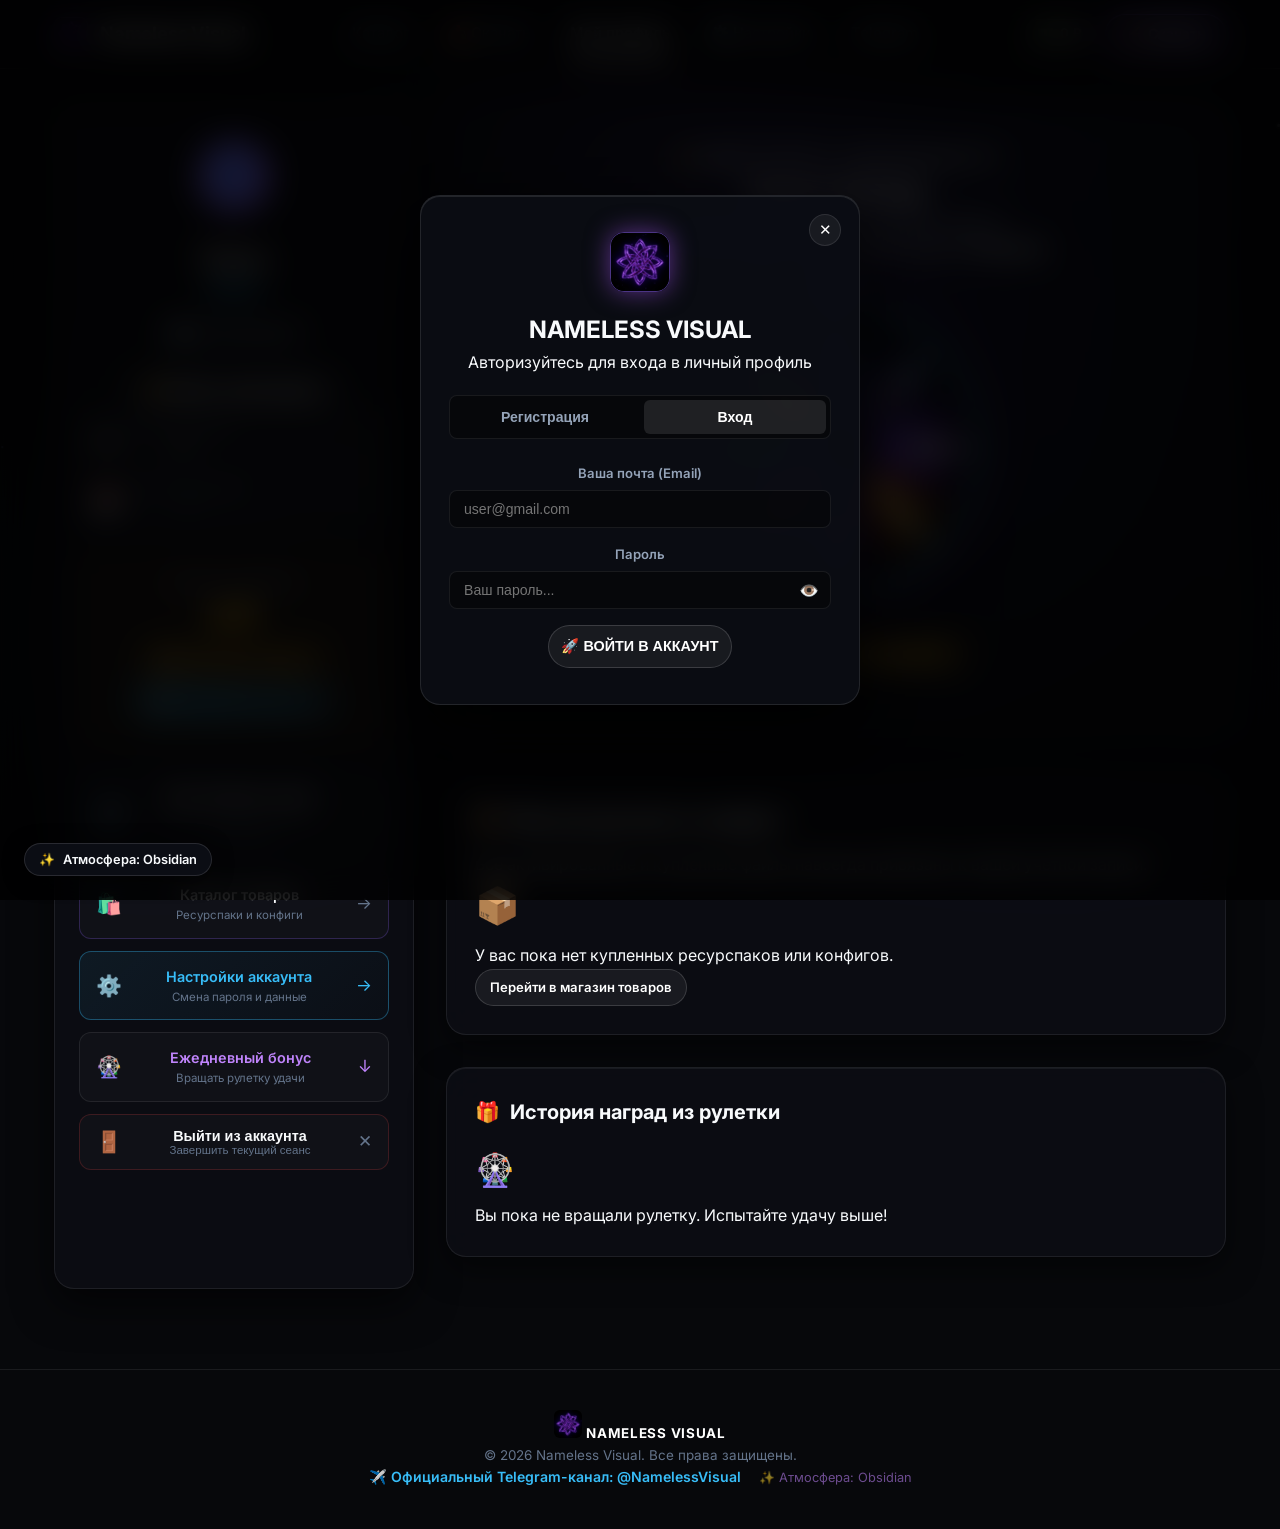
==== commit 87d25852: "Add files via upload" ====
--- a/profile.html
+++ b/profile.html
@@ -261,25 +261,19 @@
        ================================================================ -->
   <header class="site-header">
     <div class="container header-inner">
-      <div class="header-brand-group">
-        <div class="studio-mac-dots">
-          <span class="mac-dot red"></span>
-          <span class="mac-dot yellow"></span>
-          <span class="mac-dot green"></span>
-        </div>
-        <a href="index.html" class="brand-logo-link">
-          <img src="assets/logo.jpg?v=20260924_01" alt="Nameless Visual Logo" class="header-logo-img">
-          <div class="brand-title-wrap">
-            <span class="brand-name">Nameless <span class="brand-name-light">Visual</span></span>
-          </div>
-        </a>
-      </div>
+      <a href="index.html" class="brand-logo-link">
+        <img src="assets/logo.jpg?v=20260924_01" alt="Nameless Visual Logo" class="header-logo-img">
+        <div class="brand-title-wrap">
+          <span class="brand-name">Nameless Visual</span>
+          <span class="brand-subtitle">PvP & Visual Mod Store</span>
+        </div>
+      </a>
 
       <nav class="main-nav">
-        <a href="index.html" class="nav-link">Главная</a>
-        <a href="index.html#shop" class="nav-link">Товары</a>
+        <a href="index.html#shop" class="nav-link">Каталог</a>
+        <a href="index.html#download" onclick="window.app.downloadNamelessVisual(event)" class="nav-link nav-download-btn">📥 Скачать</a>
         <a href="profile.html" class="nav-link active">Мой профиль</a>
-        <a href="settings.html" class="nav-link">Настройки</a>
+        <a href="settings.html" class="nav-link">⚙️ Настройки</a>
         <a href="https://t.me/NamelessVisual" target="_blank" rel="noopener noreferrer" class="nav-link">Telegram</a>
       </nav>
 
--- a/css/style.css
+++ b/css/style.css
@@ -855,31 +855,46 @@
   color: #fff;
 }
 
-/* Legacy card-footer fallback */
+/* Card footer styling */
 .card-footer {
   display: flex;
   align-items: center;
   justify-content: space-between;
   margin-top: auto;
-  padding-top: 10px;
-}
+  padding-top: 14px;
+  border-top: 1px solid rgba(255, 255, 255, 0.06);
+}
+
 .card-price-block {
   display: flex;
   align-items: baseline;
-}
+  gap: 4px;
+}
+
 .price-amount {
-  font-size: 1.2rem;
-  font-weight: 700;
-  color: #fff;
-}
+  font-size: 1.25rem;
+  font-weight: 800;
+  color: #f8fafc;
+  letter-spacing: -0.01em;
+}
+
 .price-free {
-  font-size: 1rem;
-  font-weight: 700;
+  font-size: 0.95rem;
+  font-weight: 800;
   color: #34d399;
-}
+  text-shadow: 0 0 12px rgba(52, 211, 153, 0.35);
+  letter-spacing: 0.04em;
+}
+
 .card-actions {
   display: flex;
+  align-items: center;
   gap: 8px;
+}
+
+.card-actions .action-btn {
+  padding: 8px 16px;
+  font-size: 0.85rem;
 }
 
 /* ===================================================================
@@ -1057,48 +1072,94 @@
   align-items: center;
   justify-content: center;
   user-select: none;
-}
-
-.roulette-wheel-container::before,
-.roulette-wheel-container::after {
+  border-radius: 50% !important;
+  padding: 8px;
+  background: radial-gradient(circle, rgba(139, 92, 246, 0.12) 0%, rgba(10, 12, 18, 0.92) 70%, rgba(139, 92, 246, 0.22) 100%);
+  border: 2px solid rgba(139, 92, 246, 0.45);
+  box-shadow: 0 0 35px rgba(139, 92, 246, 0.3), 0 14px 40px rgba(0, 0, 0, 0.9), inset 0 0 20px rgba(0, 0, 0, 0.85);
+}
+
+.roulette-wheel-container::before {
   content: '';
   position: absolute;
-  width: 20px;
-  height: 20px;
-  border: 1px solid rgba(255, 255, 255, 0.2);
+  inset: -6px;
+  border-radius: 50%;
+  border: 1px dashed rgba(139, 92, 246, 0.45);
   pointer-events: none;
-  z-index: 10;
-}
-.roulette-wheel-container::before {
-  top: -4px;
-  left: -4px;
-  border-right: none;
-  border-bottom: none;
-}
-.roulette-wheel-container::after {
-  bottom: -4px;
-  right: -4px;
-  border-left: none;
-  border-top: none;
+  animation: rouletteRingPulse 4s ease-in-out infinite alternate;
+}
+
+@keyframes rouletteRingPulse {
+  0% { transform: scale(1); opacity: 0.5; }
+  100% { transform: scale(1.02); opacity: 0.9; }
 }
 
 .roulette-wheel-rotator {
   width: 100%;
   height: 100%;
-  border-radius: 50%;
+  border-radius: 50% !important;
   position: relative;
-  box-shadow: 0 0 35px rgba(0, 0, 0, 0.8), 0 0 30px rgba(139, 92, 246, 0.25), inset 0 0 24px rgba(0, 0, 0, 0.9);
-  border: 2px solid rgba(255, 255, 255, 0.15);
+  box-shadow: 0 0 30px rgba(0, 0, 0, 0.8), inset 0 0 20px rgba(0, 0, 0, 0.9);
+  border: 2px solid rgba(255, 255, 255, 0.2);
   cursor: pointer;
   transform-origin: center center;
   transition: transform 6s cubic-bezier(0.12, 0.85, 0.15, 1);
+  overflow: hidden;
 }
 
 .roulette-canvas {
   width: 100%;
   height: 100%;
   display: block;
-  border-radius: 50%;
+  border-radius: 50% !important;
+}
+
+/* Center Disc / Hub inside Roulette Wheel */
+.roulette-center-hub {
+  position: absolute;
+  top: 50%;
+  left: 50%;
+  transform: translate(-50%, -50%);
+  width: 76px;
+  height: 76px;
+  border-radius: 50% !important;
+  background: radial-gradient(circle at 35% 35%, #1e1b4b 0%, #07090e 85%);
+  border: 3px solid rgba(139, 92, 246, 0.75);
+  box-shadow: 0 0 22px rgba(139, 92, 246, 0.55), inset 0 0 14px rgba(0, 0, 0, 0.95);
+  display: flex;
+  flex-direction: column;
+  align-items: center;
+  justify-content: center;
+  cursor: pointer;
+  z-index: 20;
+  transition: all 0.2s cubic-bezier(0.2, 0.8, 0.2, 1);
+  user-select: none;
+}
+
+.roulette-center-hub:hover {
+  transform: translate(-50%, -50%) scale(1.08);
+  border-color: #38bdf8;
+  box-shadow: 0 0 30px rgba(56, 189, 248, 0.7), inset 0 0 12px rgba(0, 0, 0, 0.8);
+}
+
+.roulette-center-hub:active {
+  transform: translate(-50%, -50%) scale(0.96);
+}
+
+.hub-logo-letter {
+  font-size: 1.25rem;
+  line-height: 1;
+  filter: drop-shadow(0 0 8px rgba(251, 191, 36, 0.85));
+}
+
+.hub-spin-label {
+  font-size: 0.58rem;
+  font-weight: 800;
+  letter-spacing: 0.08em;
+  color: #f8fafc;
+  text-transform: uppercase;
+  margin-top: 3px;
+  text-shadow: 0 1px 4px rgba(0, 0, 0, 0.8);
 }
 
 .roulette-pointer-needle {
